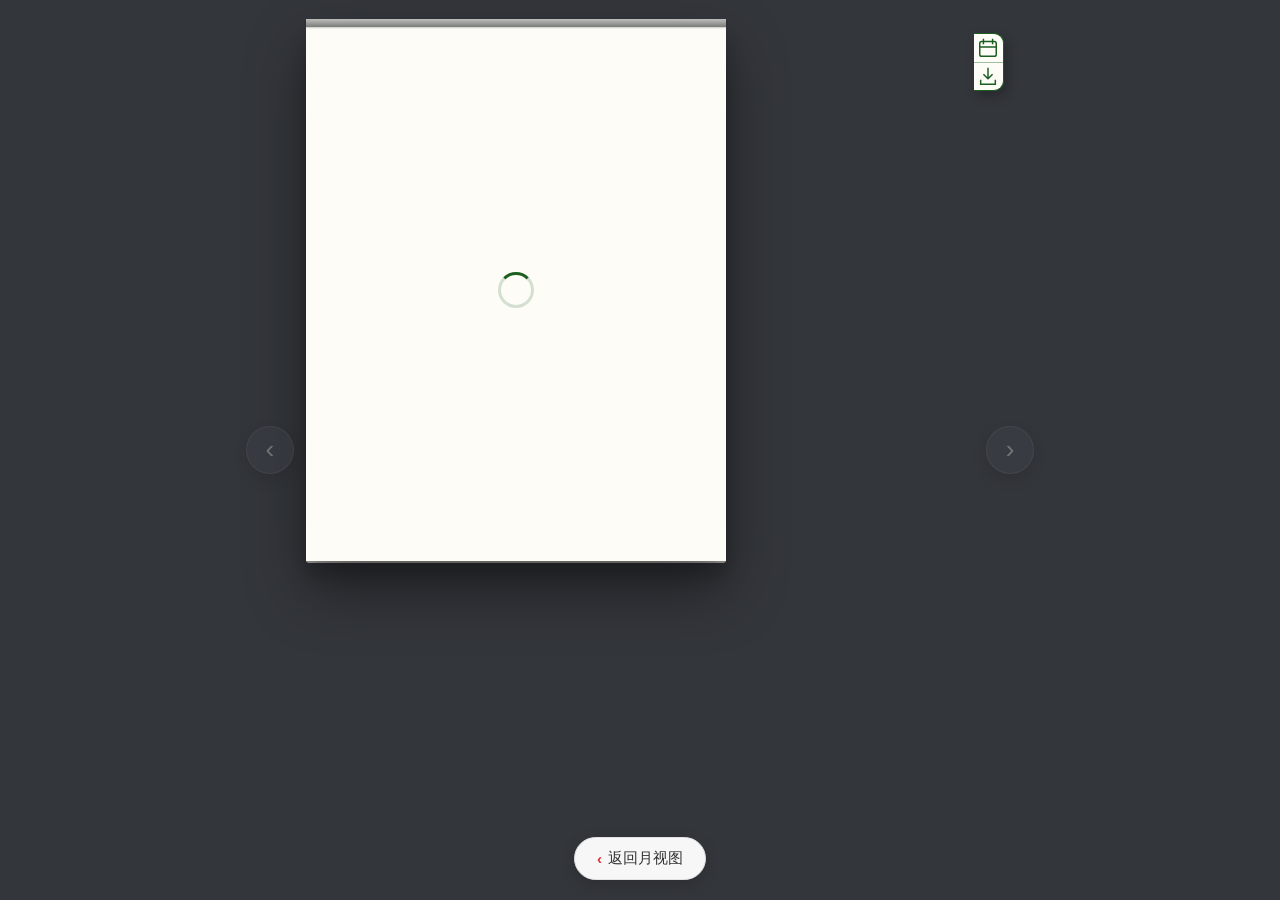
==== android/app/src/main/assets/day.html @ b7f9b75b "feat(app): 彻底离线化 + 月视图摘要条 - 整站打包进 assets，HOME_URL 改为 file:///android_asset/index.html，App 与网站完全独立 - " ====
<!doctype html>
<html lang="zh-CN">

<head>
<script>
/* 离线加载器：file:// 下 fetch 会被 CORS 拦截，统一改用 XHR + 内联兜底 */
(function () {
  var cache = Object.create(null);
  window.__loadJSON = function (path) {
    if (cache[path]) return Promise.resolve(cache[path]);
    // 优先内联数据
    var inline = window.__OA__ && window.__OA__[path];
    if (inline) { cache[path] = inline; return Promise.resolve(inline); }
    return new Promise(function (resolve, reject) {
      try {
        var xhr = new XMLHttpRequest();
        xhr.open('GET', path, true);
        xhr.responseType = 'text';
        xhr.onload = function () {
          if (xhr.status === 200 || xhr.status === 0) {
            try {
              var data = JSON.parse(xhr.responseText);
              cache[path] = data;
              resolve(data);
            } catch (e) { reject(e); }
          } else { reject(new Error('HTTP ' + xhr.status)); }
        };
        xhr.onerror = function () { reject(new Error('network')); };
        xhr.send();
      } catch (e) { reject(e); }
    });
  };
})();
</script>

  <meta charset="UTF-8" />
  <meta name="viewport" content="width=device-width, initial-scale=1.0" />
  <meta name="theme-color" content="#33363b" />
  <title>老黄历 · 纸上光阴</title>
  <!-- 字体预加载：@font-face 定义在页面靠后的 <style> 里，浏览器要解析到那里才开始下载字体，
       实测手机端要到 2.7s 才发起请求、FZXingKai 152KB 再耗 1.7s。提前 preload 可把下载起点拉到 0s。
       crossorigin 必须保留：字体按 CORS 规则请求，缺了会重复下载两次。 -->
  <link rel="preload" href="./FZXingKai-S04S.subset.woff2" as="font" type="font/woff2" crossorigin />
  <link rel="preload" href="./shengxiao.woff2" as="font" type="font/woff2" crossorigin />
  <link rel="preload" href="./shengxiao1.woff2" as="font" type="font/woff2" crossorigin />
  <link rel="preload" href="./STHupo.woff2" as="font" type="font/woff2" crossorigin />
  <!-- lunar.js 必须同步执行：主脚本里有 const HAS_LUNAR = typeof window.Solar !== "undefined"，
       改成 defer 会导致执行时 Solar 尚未就绪、黄历数据全部失效。这里用 preload 提前下载，
       script 标签保持原样，既保留执行顺序又让下载起点提前。 -->
  <link rel="preload" href="./lunar.js" as="script" />
  <link rel="preload" href="./calendar-art.js?v=3.1" as="script" />
  <link rel="icon" href="data:," />
  <link rel="manifest" href="manifest.json" />
<script>/* 内联数据：使 file:// 双击打开也能运行 */
window.__OA__=[["相逢好似初相识","到老终无怨恨心"],["易涨易退山溪水","易反易覆小人心"],["逢人且说三分话","未可全抛一片心"],["有意栽花花不发","无心插柳柳成阴"],["画虎画皮难画骨","知人知面不知心"],["流水下滩非有意","白云出岫本无心"],["当时若不登高望","谁信东流海洋深"],["马行无力皆因瘦","人不风流只为贫"],["莺花犹怕春光老","岂可教人枉度春"],["相逢不饮空归去","洞口桃花也笑人"],["红粉佳人休使老","风流浪子莫教贫"],["在家不会迎宾客","出外方知少主人"],["贫居闹市无人问","富在深山有远亲"],["谁人背后无人说","哪个人前不说人"],["不信但看筵中酒","杯杯先劝有钱人"],["长江后浪推前浪","世上新人赶旧人"],["近水楼台先得月","向阳花木早逢春"],["一年之计在于春","一日之计在于寅"],["一家之计在于和","一生之计在于勤"],["平生莫作皱眉事","世上应无切齿人"],["求人须求大丈夫","济人须济急时无"],["渴时一滴如甘露","醉后添杯不如无"],["酒中不语真君子","财上分明大丈夫"],["养子不教如养驴","养女不教如养猪"],["有田不耕仓廪虚","有书不读子孙愚"],["仓廪虚兮岁月乏","子孙愚兮礼义疏"],["茫茫四海人无数","哪个男儿是丈夫"],["白酒酿成缘好客","黄金散尽为收书"],["竹篱茅舍风光好","道院僧堂终不如"],["命里有时终须有","命里无时莫强求"],["人情似水分高下","世事如云任卷舒"],["是非只为多开口","烦恼皆因强出头"],["近来学得乌龟法","得缩头时且缩头"],["黑发不知勤学早","看看又是白头翁"],["月到十五光明少","人到中年万事休"],["儿孙自有儿孙福","莫为儿孙作马牛"],["今朝有酒今朝醉","明日愁来明日忧"],["路逢险处难回避","事到头来不自由"],["一家养女百家求","一马不行百马忧"],["深山毕竟藏猛虎","大海终须纳细流"],["大抵选他肌骨好","不擦红粉也风流"],["受恩深处宜先退","得意浓时便可休"],["莫待是非来入耳","从前恩爱反为仇"],["留得五湖明月在","不愁无处下金钩"],["父母恩深终有别","夫妻义重也分离"],["人生似鸟同林宿","大限来时各自飞"],["人恶人怕天不怕","人善人欺天不欺"],["善恶到头终有报","只争来早与来迟"],["黄河尚有澄清日","岂可人无得运时"],["念念有如临敌日","心心常似过桥时"],["人情莫道春光好","只怕秋来有冷时"],["但将冷眼看螃蟹","看你横行到几时"],["假缎染就真红色","也被旁人说是非"],["龙游浅水遭虾戏","虎落平阳被犬欺"],["一举首登龙虎榜","十年身到凤凰池"],["十年窗下无人问","一举成名天下知"],["酒债寻常行处有","人生七十古来稀"],["常将有日思无日","莫把无时当有时"],["时来风送滕王阁","运去雷轰荐福碑"],["入门休问荣枯事","观看容颜便得知"],["道吾好者是吾贼","道吾恶者是吾师"],["路逢侠客须呈剑","不是才人莫献诗"],["不求金玉重重贵","但愿儿孙个个贤"],["百世修来同船渡","千世修来共枕眠"],["枯木逢春犹再发","人无两度再少年"],["将相胸前堪走马","公侯肚里好撑船"],["世上若要人情好","赊去物件莫取钱"],["无求到处人情好","不饮从他酒价高"],["知事少时烦恼少","识人多处是非多"],["入山不怕伤人虎","只怕人情两面刀"],["强中更有强中手","恶人须用恶人磨"],["会使不在家豪富","风流不用着衣多"],["世上万般皆下品","思量唯有读书高"],["世间好语书说尽","天下名山僧占多"],["人生知足何时足","人老偷闲且是闲"],["但有绿杨堪系马","处处有路透长安"],["用心计较般般错","退步思量事事难"],["知音说与知音听","不是知音莫与弹"],["谁人不爱子孙贤","谁人不爱千钟粟"],["莫把真心空计较","五行不是这题目"],["万事劝人休瞒昧","举头三尺有神明"],["牡丹花好空入目","枣花虽小结实成"],["随分耕锄收地利","他时饱满谢苍天"],["乍富不知新受用","乍贫难改旧家风"],["屋漏更遭连年雨","行船又遇打头风"],["笋因落箨方成竹","鱼为奔波始化龙"],["记得少年骑竹马","看看又是白头翁"],["天上众星皆拱北","世间无水不朝东"],["忠言逆耳利于行","良药苦口利于病"],["爽口食多偏作病","快心事过恐生殃"],["富贵定要安本分","贫穷不必枉思量"],["画水无风空作浪","绣花虽好不闻香"],["龙归晚洞云犹湿","麝过春山草木香"],["平生只会量人短","何不回头把自量"],["贫无达士将金赠","病有高人说药方"],["秋至满山多秀色","春来无处不花香"],["无限朱门生饿殍","几多白屋出公卿"],["万事不由人计较","一生都是命安排"],["利刀割体痕易合","恶语伤人恨不消"],["公道世间唯白发","贵人头上不曾饶"],["幸生太平无事日","恐逢年老不多时"],["池塘积水须防旱","田地勤耕足养家"],["根深不怕风摇动","树正无愁月影斜"],["有缘千里来相会","无缘对面不相逢"],["红粉易妆娇态女","无钱难作好儿郎"],["有子之人贫不久","无儿无女富不长"],["拂石坐来春衫冷","踏花归去马蹄香"],["叫月子规喉舌冷","宿花蝴蝶梦魂香"],["架上碗儿轮流转","媳妇自有做婆时"],["八字衙门向南开","有理无钱莫进来"],["近河不得枉使水","近山不得枉烧柴"],["白云本是无心物","却被清风引出来"],["命中只有如许财","丝毫不可有闪失"],["见人富贵生欢喜","莫把心头似火烧"],["红颜今日虽欺我","白发他时不放君"],["借问酒家何处有","牧童遥指杏花村"],["父子和而家不退","兄弟和而家不分"],["一片云间不相识","三千里外却逢君"],["哪个梳头无乱发","情人眼里出西施"],["桃红李白蔷薇紫","问着东君总不知"],["教子教孙须教义","栽桑栽柘少栽花"],["休念故乡生处好","受恩深处便为家"],["劝君莫将油炒菜","留与儿孙夜读书"],["书中自有千钟粟","书中自有颜如玉"],["一日春工十日粮","十日春工半年粮"],["君子乐得做君子","小人枉自做小人"],["只有和气去迎人","哪有相打得太平"],["忠厚自有忠厚报","豪强一定受官刑"],["人到公门正好修","留些阴德在后头"],["为人何必争高下","一旦无命万事休"],["金凭火炼方知色","与人交财便知心"],["勤俭为无价之宝","节粮乃众妙之门"],["善为至宝深深用","心作良田世世耕"],["不拜父母拜干亲","弟兄不和结外人"],["不说自己井绳短","反说他人箍井深"],["财可养生须注意","事不关己不劳心"],["一日不可无常业","安闲便易起邪心"],["甘草味甜人可食","巧言妄语不可听"],["官清难逃猾吏手","衙门少有念佛人"],["父子竭力山成玉","弟兄同心土变金"],["未富先富终不富","未贫先贫终不贫"],["布衣得暖真为福","千金平安即是春"],["自重者然后人重","人轻者便是自轻"],["快意事过非快意","自古败名因败事"],["地不生无名之辈","天不生无路之人"],["一苗露水一苗草","一朝天子一朝臣"],["君子千钱不计较","小人一钱恼人心"],["知止自当出妄想","安贫须是禁奢心"],["命中只有八合米","走遍天下不满升"],["妙药难医怨逆病","混财不富穷命人"],["三贫三富不到老","十年兴败多少人"],["只只船上有梢公","天子足下有贫亲"],["布得春风有夏雨","哈得秋风大家凉"],["苍蝇不叮无缝蛋","谣言不找谨慎人"],["好事他人未见讲","错处他偏说得长"],["男子失教必愚顽","女子失教定粗鲁"],["有钱不置怨逆产","冤家宜解不宜结"],["一个山头一只虎","恶龙难斗地头蛇"],["商贾买卖如施舍","买卖公平如积德"],["有钱难买子孙贤","女儿不请上门客"],["自己跌倒自己爬","望人扶持都是假"],["一家饱暖千家怨","一物不见赖千家"],["谁人做得千年主","转眼流传八百家"],["满载芝麻都漏了","还在水里捞油花"],["五百年前共一家","不同祖宗也同华"],["找钱犹如针挑土","用钱犹如水推沙"],["害人之心不可有","防人之心不可无"],["须向根头寻活计","莫从体面下功夫"],["能言不是真君子","善处方为大丈夫"],["文钱逼死英雄汉","财不归身恰是无"],["捡金不忘失金人","三两黄铜四两福"],["时来易借银千两","运去难赊酒半壶"],["天晴打过落雨铺","少时享过老来福"],["浪子出于祖无德","孝子出于前人贤"],["三员长者当官员","几个明人当知县"],["一人不得二人计","宋江难结万人缘"],["官吏清廉如修行","书差方便如行善"],["吃尽美味还是盐","穿尽绫罗还是棉"],["金银到手非容易","用时方知来时难"],["小小生意赚大钱","七十二行出状元"],["妻贤何愁家不富","子孙何须受祖田"],["结交一人难上难","得罪一人一时间"],["修起庙来鬼都老","拾得秤来姜卖完"],["豆腐多了是包水","梢公多了打烂船"],["不会凫水怨河湾","不会犁田怨枷担"],["宁在人前全不会","莫在人前会不全"],["好言一句三冬暖","话不投机六月寒"],["好汉莫被人识破","看破不值半文钱"],["不卖香烧无剩钱","井水不打不满边"],["有钱就是男子汉","无钱就是汉子难"],["生就木头造就船","砍的没得车的圆"],["人无喜色休开店","事不遂心莫怨天"],["红颜女子多薄命","福人出在丑人边"],["天意违可以人回","命早定可以心挽"],["强盗口内出赦书","君子口中无戏言"],["东屋未补西屋破","前帐未还后又拖"],["今年又说明年富","待到明年差不多"],["莫道坐中安乐少","须知世上苦情多"],["本少利微强如坐","屋檐水也滴得多"],["细处不断粗处断","黄梅不落青梅落"],["见钱起意便是贼","顺手牵羊乃为盗"],["夫人死百将临门","将军死一卒不至"],["与君畅叙一席话","胜读寒窗十年书"],["为人太善被人欺","马儿太驯被人骑"],["英雄自古行险道","富贵从来似花枝"],["万两黄金未为贵","一家安乐值钱多"],["妻子贤惠夫祸少","儿孙孝顺父心宽"],["由俭入奢古来易","由奢入俭自古难"],["明知山中有猛虎","莫向虎山深处行"],["人生无有千日好","花开哪得百日红"],["堂前座上客常满","席间樽中酒不空"],["家有男儿贫不久","膝下无子富不长"],["见善匆匆如不及","见恶急急如探汤"],["醉里方知乾坤大","壶中始觉日月长"],["千里迢迢送毫毛","礼物虽轻仁义重"],["富贵皆从升合起","贫穷多因不算来"],["国乱方思良将助","家贫始觉贤妻贵"],["人虽年老心未老","身虽贫穷志莫穷"],["平生但能依本分","到头终须无烦恼"],["脚下路不行不到","世间事不为不成"],["纵能点石化为金","贪婪人心犹未足"],["敬畏法度朝朝乐","欺瞒公庭日日忧"],["清晨莫饮卯时酒","昏昏沉沉醉到酉"],["黄昏莫骂酉时妻","漫漫长夜受孤凄"],["勤奋为学始知道","怠惰不学亦徒然"],["休要笑人如今老","谁人终须还到老"],["囊中无钱方断酒","人到临老始看经"],["但存心中方寸土","留与后世子孙耕"],["聪明惺惺常不足","糊涂懵懵作公卿"],["贤惠之妇令夫贵","恶毒之妇令夫败"],["人间万事皆已定","碌碌浮生空白忙"],["眼前世事明如镜","日后前程暗似漆"],["观天地生物气象","学圣贤克己工夫"],["读经传则根柢厚","看史鉴则事理通"],["观云天则眼界宽","去嗜欲则胸怀净"],["接人要和中有介","处事要精中有果"],["清明以养吾之神","湛一以养吾之虑"],["沈警以养吾之识","刚大以养吾之志"],["果断以养吾之才","凝重以养吾之气"],["宽裕以养吾之量","严棱以养吾之操"],["以仁养天下万物","以道养天下万世"],["敬守此心则心定","敛抑其气则气平"],["名誉自屈辱中彰","德量自隐忍中大"],["观操存在利害时","观精力在饥疲时"],["观度量在喜怒时","观镇定在震惊时"],["大事难事看担当","逆境顺境看襟度"],["临喜临怒看涵养","群行群止看识见"],["无欲之谓圣超凡","寡欲之谓贤入圣"],["怒是猛虎伤人易","欲是深渊陷溺深"],["事当快意时须转","言到快意时须住"],["尽前行者地步窄","向后看者眼界宽"],["度量如海涵春育","应接如流水行云"],["操存如青天白日","威仪如丹凤祥麟"],["言论如敲金戛石","持身如玉洁冰清"],["襟抱如光风霁月","气概如乔岳泰山"],["有补于天地曰功","有关于世教曰名"],["此生不学一可惜","此日闲过二可惜"],["书有末曾经我读","事无不可对人言"],["勿施小惠伤大体","毋借公道遂私情"],["真圣贤决非迂腐","真豪杰断不粗疏"],["海阔从鱼跃渊底","天空任鸟飞云端"],["振衣千仞冈上立","濯足万里流中行"],["珠藏泽自媚川岳","玉韫山含辉斗牛"],["能容小人是大人","能培薄德是厚德"],["善用威者不轻怒","善用恩者不妄施"],["修己以清心为要","涉世以慎言为先"],["盛喜中勿许人物","盛怒中勿答人书"],["临事须替别人想","论人先将自己想"],["欲胜人者先自胜","欲论人者先自论"],["毋以小嫌疏至戚","毋以新怨忘旧恩"],["两惠无不释之怨","两求无不合之交"],["兄弟和其中自乐","子孙贤此外何求"],["洁己方能不失己","爱民所重在亲民"],["古之从仕者养人","今之从仕者养己"],["天德只是个无我","王道只是个爱人"],["治道之要在知人","君德之要在体仁"],["御臣之要在推诚","用人之要在择言"],["理财之要在经制","足用之要在薄敛"],["勤能补拙成学问","俭以养廉立品节"],["执法如山平冤狱","守身如玉远尘埃"],["爱民如子施仁政","去蠹如仇肃纪纲"],["以镜自照见形容","以心自照见吉凶"],["明镜止水以澄心","泰山乔岳以立身"],["青天白日以应事","霁月光风以待人"],["读书者不贱斯世","力田者不饥丰年"],["积德者不倾家室","择交者不败身名"],["盛者衰之始当惧","福者祸之基宜防"],["不虞之誉不必喜","求全之毁何须辞"],["膻秽则蝇蚋丛嘬","芳馨则蜂蝶交侵"],["求见知于人世易","求真知于自己难"],["求粉饰于耳目易","求无愧于隐微难"],["唐虞揖逊三杯酒","汤武征诛一局棋"],["事来如沤生大海","事去如影灭长空"],["饮酒莫教成酩酊","看花慎勿至离披"],["乐意相关禽对语","生香不断树交花"],["野色更无山隔断","天光常与水相连"],["宁受一时之寂寞","毋取万古之凄凉"],["病受于人所不见","必发于人所共见"],["花尚铺一段好色","鸟且啭几句好音"],["晴空看鸟飞自在","活水观鱼戏悠然"],["会心处不在远近","得趣时不在多少"],["处治世宜方宜正","处乱世宜圆宜通"],["宁为随世之庸愚","勿为欺世之豪杰"],["万事不如杯在手","一年几见月当头"],["豪杰向简淡中求","神仙从忠孝上起"],["平生不作皱眉事","天下应无切齿人"],["人生待足何时足","未老得闲始是闲"],["朝市山林俱有事","今人忙处古人闲"],["以患难心居安乐","以贫贱心居富贵"],["才舒放即当收敛","才言语便思简默"],["是非不到钓鱼处","荣辱常随骑马人"],["文章不疗山水癖","身心每被野云羁"],["吴妖小玉飞作烟","越艳西施化为土"],["蜀纸麝煤添笔媚","越瓯犀液发茶香"],["静中楼阁深春雨","远处帘栊半夜灯"],["但觉夜深花有露","不知人静月当楼"],["阆苑有书多附鹤","女床无树不栖鸾"],["星沉海底当窗见","雨过河源隔座看"],["花飞帘外凭笺讯","雨到窗前滴梦寒"],["爽籁发而清风生","纤歌凝而白云遏"],["杏子轻纱初脱暖","梨花深院自多风"],["闲到白头真是拙","醉逢青眼不知狂"],["有大通必有大塞","无奇遇必无奇穷"],["一失脚为千古恨","再回头是百年人"],["松枝自是幽人笔","竹叶常浮野客杯"],["好山当户天呈画","古寺为邻僧报钟"],["半坞白云耕不尽","一潭明月钓无痕"],["不是一番寒彻骨","怎得梅花扑鼻香"],["不作风波于世上","自无冰炭到胸中"],["成名每在穷苦日","败事多因得志时"],["隐逸林中无荣辱","道义路上无炎凉"],["飞泉数点雨非雨","空翠几重山又山"],["耳目宽则天地窄","争务短则日月长"],["信手写汉书几行","随意观古画数幅"],["逢人不说人间事","便是人间无事人"],["雨后卷帘看霁色","却疑苔影上花来"],["水流任意景常静","花落虽频心自闲"],["闲为水竹云山主","静得风花雪月权"],["闲中觅伴书为上","身外无求睡最安"],["半轮新月数竿竹","千卷藏书一盏茶"],["修竹到门云里寺","流泉入袖水中人"],["花枝送客蛙催鼓","竹籁喧林鸟报更"],["今日鬓丝禅榻畔","茶烟轻飏落花风"],["心清鉴底潇湘月","骨冷禅中太华秋"],["非穷愁不能著书","当孤愤不宜说剑"],["楚江巫峡半云雨","清簟疏帘看弈棋"],["鹤有累心犹被斥","梅无高韵也遭删"],["香吹梅渚千峰雪","清映冰壶百尺帘"],["不恨我不见古人","惟恨古人不见我"],["敢于世上放开眼","不向人间浪皱眉"],["云破月窥花好处","夜深花睡月明中"],["三春花鸟犹堪赏","千古文章只自知"],["不可乘喜而轻诺","不可因醉而生嗔"],["不可乘快而多事","不可因倦而鲜终"],["几声好鸟斜阳外","一簇春风小院中"],["涧口有泉常饮鹤","山头无地不栽花"],["马蹄入树鸟梦坠","月色满桥人影来"],["幽人到处烟霞冷","仙子来时云雨香"],["博览群书广识见","寡交游者少是非"],["节义凌云傲青云","文章绝世高白雪"],["细雨潇潇闲开卷","微风习习独弄琴"],["野旷天低树影暗","江清月近人迹稀"],["石怪常疑猛虎卧","云闲却类老僧行"],["严于律己则寡过","宽以绳人则寡合"],["瘦竹亭亭如幽人","幽花脉脉如处女"],["交情好似初相见","到老终无怨恨心"],["青草发时便盖地","运通何须觅故人"],["但能依理求生计","何必欺心做恶人"],["莫作亏心侥幸事","自然灾祸不来侵"],["三寸气在千般用","一旦无常万事休"],["人见利而不见害","鱼见食而不见钩"],["平生正直无私曲","问甚天公饶不饶"],["猛虎不在当道卧","困龙也有升天时"],["临崖勒马收缰晚","船到江心补漏迟"],["常将有日思无日","莫待无时思有时"],["金风未动蝉先觉","暗算无常死不知"],["青山只会明今古","绿水何曾洗是非"],["蒿里隐着灵芝草","淤泥陷着紫金盆"],["劝君莫做亏心事","古往今来放过谁"],["山寺日高僧未起","算来名利不如闲"],["长江一去无回浪","人老何曾再少年"],["大道劝人三件事","戒酒除花莫赌钱"],["言多语失皆因酒","义断亲疏只为钱"],["有事但近君子说","是非休听小人言"],["妻贤何愁家不富","子孝何须父向前"],["心好家门生贵子","命好何须靠祖田"],["侵人田土骗人钱","荣华富贵不多年"],["莫道眼前无报应","分明折在子孙边"],["酒逢知己千杯少","话不投机半句多"],["衣服破时宾客少","识人多处是非多"],["草怕严霜霜怕日","恶人自有恶人磨"],["良言一句三冬暖","恶语伤人六月寒"],["雨里深山雪里烟","看时容易做时难"],["无名草木年年发","不信男儿一世穷"],["若不与人行方便","念尽弥陀总是空"],["少年休笑白头翁","花开能有几日红"],["越奸越狡越贫穷","奸狡原来天不容"],["富贵若从奸狡得","世间呆汉吸西风"],["小人狡猾心肠歹","君子公平托上苍"],["一字千金价不多","会文会算有谁过"],["身小会文国家用","大汉空长作什么"],["路途遥远知马力","日子长久见人心"],["量小终究非君子","无度难称大丈夫"],["妻贤自然夫祸少","子孝必定父心宽"],["国正自然天心顺","官清必定民自安"],["家贫方知真孝子","国乱才识忠良臣"],["在家若能敬父母","何须远行去烧香"],["家道和睦贫也好","行止不义富如何"],["寒门常生贵子辈","白屋屡出公卿人"],["将相王侯本无种","男儿立志当自强"],["贫无可奈惟求俭","拙亦何妨只要勤"],["看书须放开眼孔","做人要立定脚根"],["和平处事勿矫俗","正直居心勿机关"],["澹如秋水贫中味","和若春风静後功"],["淡泊之中交耐久","安静境里寿延长"],["蝶为才子之化身","花乃美人之别号"],["一场秋雨一场寒","十场秋雨穿上棉"],["八月十五云遮月","正月十五雪打灯"],["先雷后雨雨必小","先雨后雷雨必大"],["灯里有油多发光","地里有粪多打粮"],["流不尽的长江水","积不完的农家肥"],["四月南风大麦黄","才了蚕桑又插秧"],["三伏要把透雨下","丘丘谷子压弯桠"],["七月十五定旱涝","八月十五定收成"],["人补桂圆和蜜枣","地补河泥和粪草"],["今冬麦盖三层被","来年枕着馒头睡"],["底肥不足苗不长","追肥不足苗不旺"],["一场冬雪一场财","一场春雪一场灾"],["人在屋里热得跳","稻在田里哈哈笑"],["有钱难买五月旱","六月连阴吃饱饭"],["旱刮东南不下雨","涝刮东南不晴天"],["人不吃饭饿肚肠","地不上粪少打粮"],["缸里无米空起早","田里无肥空种稻"],["五月南风下大雨","六月南风井底干"],["雨前有风雨不久","雨后无风雨不停"],["早晨下雨当日晴","晚上下雨到天明"],["黑夜下雨白天晴","打的粮食没处盛"],["谷子没粪穗头小","黍子没粪一把草"],["粮食本是土中生","土肥才有好收成"],["高割稻子深耖田","加上肥料收三年"],["谷子粪大赛黄金","高粱粪大赛珍珠"],["燕子低飞蛇过道","蚂蚁搬家山戴帽"],["先下牛毛没大雨","后下牛毛不晴天"],["饼肥麦子羊粪谷","大粪高粱长得粗"],["八月初一雁门开","大雁脚下带霜来"],["夏至有雨三伏热","重阳无雨一冬晴"],["小暑无雨十八风","大暑无雨一场空"],["大暑有雨米满缸","大暑无雨空米缸"],["立秋有雨丘丘有","立秋无雨甚忧忧"],["立秋无雨最堪愁","大熟年成一半收"],["秋分有雨来年丰","秋分无雨春分补"],["秋分只怕雷电闪","多来米价贵如油"],["棉怕八月连阴天","稻怕寒露一朝霜"],["霜降下雨连阴雨","霜降不下一冬干"],["小寒大寒寒得透","来年春天天暖和"],["清明有雨麦苗肥","谷雨有雨好种棉"],["清明有雨春苗壮","小满有雨麦头齐"],["燕子低飞山戴帽","鸡不进窝雨就到"],["蚂蚁搬家蛇过道","蛤蟆上山大雨到"],["天明之前更黑暗","太阳落山有返照"],["秋前北风秋后雨","秋后北风干湖底"],["六月连阴吃饱饭","七月连阴把谷烂"],["八月十五火烧天","来年必定大天干"],["小暑过后十八天","庄稼不收地里钻"],["过了白露种高山","过了寒露种平川"],["星稀天朗好晴天","星稠天晕要变天"],["罩子收早天要阴","罩子收晚天要晴"],["远看横山雾连天","吃毕午饭大雨掀"],["身体发困浑身疼","不是有雨就有风"],["喜鹊洗澡翅沾沾","三日之内会变天"],["燕子低飞碰着头","眨眼屋檐有水流"],["鱼漂水上有雨到","水冒腥气雨滔滔"],["蜘蛛收网蛇拦路","小溪也要船来渡"],["有水无肥半边谷","有肥无水望天哭"],["天上下雨地上滑","自己跌倒自己爬"],["跑马摇头要落后","英雄骄傲要跌跤"],["要学老牛勤耕田","莫学鹦哥尽练嘴"],["有好马不怕路远","有好友不怕事难"],["结交要象长水流","莫学杨柳一时青"],["一回相见一回老","未必来生仍弟兄"],["一个好汉三个帮","一条篱笆三个桩"],["山高遮不住太阳","官高管不住家乡"],["门前系了高头马","不来亲者也来亲"],["不是好汉不出乡","不是肥土不栽姜"],["劝君莫打三春鸟","儿在巢中望母归"],["打虎还要亲兄弟","上阵还要父子兵"],["东方不亮西方亮","除去明月有星光"],["外边拾个锄头楔","屋里丢个地脚枋"],["成家好比针挑土","败家好比汤泡雪"],["会做炸鱼也要盐","会打官司也要钱"],["早起三朝当一工","免得穷人落下风"],["当路莫栽荆棘草","他年免挂子孙衣"],["前头乌龟爬坏路","后面乌龟照路爬"],["话说三次淡如水","身端不怕影子斜"],["人望幸福树望春","人得名声树得荫"],["细线常锯木必断","檐水久滴石必穿"],["笨鸟先飞早入林","笨人勤学早入门"],["处处留心皆学问","问遍千家事必明"],["千日胡琴百日箫","笛子喇叭一日教"],["冬吃萝卜夏吃姜","不用医生开药方"],["心胸宽大能撑船","健康长寿过百年"],["暴饮暴食会生病","定时定量可安宁"],["男不可百日无姜","女不可百日无糖"],["三十年前睡不醒","三十年后睡不着"],["饭前便后勤洗手","各种疾病绕道走"],["洗脸要洗到耳根","扫地要扫到墙根"],["选婿莫只选金钱","选女莫只选容颜"],["兄弟同心金不换","妯娌齐心家不散"],["梳头不好一日过","嫁夫不好一生错"],["娶妻娶德不娶色","交友交心不交财"],["孝顺公婆自有福","勤种庄稼自有谷"],["姑嫂和睦好管家","兄弟和睦好成家"],["强摘的瓜果不甜","强撮的婚姻无缘"],["公鸡斗架头对头","夫妻吵架不记仇"],["裤子穿坏三条筋","不知丈夫什么心"],["三亩好田一头牛","老婆孩子热炕头"],["会做媳妇两头瞒","不会做的两头难"],["先苦后甜事称心","先甜后苦误终身"],["堂前椅子轮流坐","媳妇也有做婆时"],["生身父母犹自可","养身父母大于天"],["长期锻炼强身体","适当娱乐不烦恼"],["鸡鸭鱼肉富贵饭","白菜萝卜保康健"],["运动好比灵芝草","何必苦把仙方找"],["仙丹妙药灵芝尊","不如天天练长跑"],["冬吃萝卜夏吃姜","不劳医生开药方"],["炉火不旺不出钢","不懂行情难经商"],["贸易中岂无学问","经营内亦有文章"],["泥人经不起雨打","劣货经不起检查"],["兄弟一心家不散","妯娌一心家不分"],["老实忠厚传家远","父慈子孝来福多"],["家值万贯不算富","人有正业不怕贫"],["勤俭节约粮满仓","大手大脚仓底光"],["高山坡地出黄金","只怕懒人不用心"],["杂草铲除要趁早","孩儿教育要从小"],["给钱不算对子亲","给德才是真关心"],["春耕不好害一年","教儿不好害一生"],["莫学灯笼千个眼","要学蜡烛一条心"],["没有爬不上的坡","只有唱不完的歌"],["人有恒心万事成","人无恒心万事崩"],["天不生无用之人","地不长无名之草"],["只有上不去的天","没有过不去的山"],["秀才饿死不卖书","壮士穷途不卖剑"],["草若无心不发芽","人若无心不发达"],["一个篱笆十根桩","一个好汉三个帮"],["闲时做下忙时用","渴了掘井不现成"],["身正不怕影子斜","打铁先要自身硬"],["不见棺材不落泪","不到黄河不死心"],["黑字落在白纸上","钉子砸在木头里"],["十句好话能成事","一句坏话事不成"],["不挑担子不知重","不走长路不知远"],["不摸锅底手不黑","不拿油瓶手不腻"],["当家才知盐米贵","出门才晓路难行"],["光说不练假把式","光练不说真把式"],["药农进山见草药","猎人进山见禽兽"],["香花不一定好看","会说不一定能干"],["要吃辣子栽辣秧","要吃鲤鱼走长江"],["一人说话全有理","两人说话见高低"],["一时强弱在于力","万古胜负在于理"],["天上无云不下雨","世间无理事不成"],["有理不怕势来压","人正不怕影子歪"],["碾谷要碾出米来","说话要说出理来"],["宁做穷人脚下土","不做财主席上珍"],["宁肯给君子提鞋","不肯和小人同财"],["好汉不吃闷头亏","好鸟不钻刺笆林"],["好汉做事干到底","好马登程跑到头"],["好男不争财和产","好女不争嫁时衣"],["走路不怕上高山","撑船不怕过险滩"],["没有锯不倒的树","没有敲不响的钟"],["撒网要撒迎头网","开船要开顶风船"],["一人不说两面话","人前不讨两面光"],["一好遮不了百丑","百好遮不了一丑"],["一个鸡蛋吃不饱","一身臭名背到老"],["人前若爱争长短","人后必然说是非"],["大路有草行人踩","心术不正旁人说"],["不怕虎狼当面坐","只怕人前两面刀"],["不图便宜不上当","贪图便宜吃大亏"],["只有千里的名声","没有千里的威风"],["鸟惜羽毛虎惜皮","为人处世惜脸皮"],["宁可一日没钱使","不可一日坏行止"],["知过不难改过难","言善不难行善难"],["狐狸总要露尾巴","毒蛇总要吐舌头"],["做贼瞒不得乡里","偷食瞒不得舌齿"],["麻雀落田要吃谷","狐狸进屋要偷鸡"],["一心想赶两只兔","反而落得两手空"],["人心不足蛇吞象","贪心不足吃月亮"],["人在福中不知福","船在水中不知流"],["人见利而不见害","鱼见食而不见钓"],["自己做错不算数","别人做错打屁股"],["论旁人斤斤计较","说自己花好稻好"],["好药难治冤孽病","好话难劝糊涂虫"],["伶俐人一拨三转","糊涂人棒打不回"],["看人挑担不吃力","自己挑担步步歇"],["家人说话耳旁风","外人说话金字经"],["能大能小是条龙","只大不小是条虫"],["人在屋里热得跳","稻在田里乐得笑"],["清明晒得沟底白","野草亦会变成麦"],["稻怕白露三朝霜","麦怕清明连夜雨"],["养了三年蚀本猪","垩兴田里不得知"],["穷来只怕老来穷","鱼来只怕进港风"],["一个和尚一个磬","一个将军一个令"],["有钱有酒待远亲","火烧盗抢喊四邻"],["新箍马桶三日香","到仔四日臭碰碰"],["情愿跟讨饭格娘","勿要跟做官格爷"],["描金箱子白铜锁","外面好看里面空"],["看见大佛笃笃拜","看见小佛踢一脚"],["各人头浪一方天","各人脚下有路走"],["长得俏来才是俏","装得俏来惹人笑"],["车到山前必有路","船到桥头自会直"],["鸭吃砻糠鸡吃谷","各人头浪各人福"],["有铜钿勿上赌台","无铜钿勿去贪财"],["身上束条烂草绳","嫡亲娘舅陌路人"],["敌人磨刀我磨刀","针锋相对刀对刀"],["晴带雨伞饱带粮","有时莫把无时忘"],["庄稼不认爹和娘","功夫到了自然强"],["刚刚学来七分像","上海又在换花样"],["天冷不冻织女手","荒年不饿勤耕人"],["公鸡打架头对头","夫妻吵嘴不记仇"],["禾苗不认爹和娘","耕作到家多打粮"],["两岸晓烟杨柳绿","一园春雨杏花红"],["梁帝讲经同泰寺","汉皇置酒未央宫"],["野渡燕穿杨柳雨","芳池鱼戏芰荷风"],["春日园中莺恰恰","秋天寒外雁雍雍"],["手擘蟹螯从毕卓","身披鹤氅自王恭"],["春日正宜朝看蝶","秋风那更夜闻蛩"],["世祖中兴延马武","桀王失道杀龙逄"],["阵上倒戈辛纣战","道旁系剑子婴降"],["主簿栖鸾名有览","治中展骥姓惟庞"],["几阵秋风能应候","一犁春雨甚知时"],["去妇因探邻舍枣","出妻为种后园葵"],["张骏曾为槐树赋","杜陵不作海棠诗"],["夏暑客思欹石枕","秋寒妇念寄边衣"],["汉致太平三尺剑","周臻大定一戎衣"],["出使振威冯奉世","治民异等尹翁归"],["掷地金声孙绰赋","回文锦字窦滔书"],["落叶舞风高复下","小荷浮水卷还舒"],["庭畔有人持短剑","门前无客曳长裾"],["日暧园林花易赏","雪寒村舍酒难沽"],["鸜眼一方端石砚","龙涎三炷博山垆"],["韩信武能增四海","左思文足赋三都"],["叔侄去官闻广受","弟兄让国有夷齐"],["杨柳和烟彭泽县","桃花流水武陵溪"],["孟训文公谈性善","颜师孔子问心斋"],["造律吏哀秦法酷","知音人说郑声哇"],["马首不容孤竹扣","车轮终就洛阳埋"],["却马汉文思罢献","吞蝗唐太冀移灾"],["作酒固难忘曲蘖","调羹必要用盐梅"],["元亮南窗今日傲","孙弘东阁几时开"],["野烧焰腾红烁烁","溪流波皱碧粼粼"],["闲爱登山穿谢屐","醉思漉酒脱陶巾"],["克国功名当画阁","子张言行贵书绅"],["闻化蜀民皆草偃","争权晋土已瓜分"],["施帐解围嘉道韫","当垆沽酒叹文君"],["酒量洪深周仆射","诗才俊逸鲍参军"],["缕缕轻烟芳草渡","丝丝微雨杏花村"],["馥馥早梅思驿使","萋萋芳草怨王孙"],["岁冷松筠皆有节","春喧桃李本无言"],["有酒阮貂奚用解","无鱼冯铗必须弹"],["杨柳绿遮元亮宅","杏花红映仲尼坛"],["好马君王曾市骨","食猪处士仅思肝"],["驴困客方经灞水","鸡鸣人已出函关"],["阮籍旧能为眼白","老莱新爱着衣斑"],["骁将袍披仁贵白","小儿衣着老莱斑"],["何处春朝风景好","谁家秋夜月华圆"],["白羽频挥闲客坐","乌纱半坠醉翁眠"],["寒食芳辰花烂熳","中秋佳节月婵娟"],["楼阁天凉风飒飒","关河地隔雨潇潇"],["舞女腰肢杨柳软","佳人颜貌海棠娇"],["贾谊赋成伤鵩鸟","周公诗就托鸱鸮"],["潘岳不忘秋兴赋","边韶常被昼眠嘲"],["葛被汤征因仇饷","楚遭齐伐责包茅"],["花圃春残无客到","柴门夜永有僧敲"],["秋雨一川淇澳竹","春风两岸武陵桃"],["李白能诗时秉笔","刘伶爱酒每餔糟"],["雨打村童新牧笠","尘生边将旧征袍"],["饮酒岂知欹醉帽","观棋不觉烂樵柯"],["命驾吕因思叔夜","引车蔺为避廉颇"],["种橘犹嫌千树少","寄梅谁信一枝多"],["雨长苔痕侵壁砌","月移梅影上窗纱"],["百亩风翻陶令秫","一畦雨熟邵平瓜"],["楚国大夫沉汨水","洛阳才子谪长沙"],["寒集谢庄衣上雪","秋添潘岳鬓边霜"],["伍子欲酬渔父剑","韩生尝窃贾公香"],["贫里每甘藜藿味","醉中厌听管弦声"],["露浥好花潘岳县","风搓细柳亚夫营"],["晋士只知山简醉","楚人谁识屈原醒"],["传信子卿千里雁","照书车胤一囊萤"],["汉代宫中生秀柞","尧时阶畔长祥蓂"],["织锦逐梭成舞凤","画屏误笔作飞蝇"],["亚父愤生撞玉斗","周公誓死作金滕"],["扬子口中飞白凤","何郎鼻上集青蝇"],["适兴子猷常泛棹","思归王粲强登楼"],["绿野耕夫春举耜","碧池渔父晚垂钩"],["三献卞和尝泣玉","四知杨震固辞金"],["不雨汤王方剪爪","有风楚子正披襟"],["渠说子规为帝魄","侬知孔雀是家禽"],["窗下书生时讽咏","筵前酒客日耽酣"],["新缔直投公子纻","旧交犹脱馆人骖"],["横槊赋诗传孟德","引壶酌酒尚陶潜"],["夺槊至三唐敬德","栾棋第一晋王恬"],["心褊小人长戚戚","礼多君子屡谦谦"],["汉室既能分四姓","周朝何用叛三监"],["凶孽誓清闻祖逖","王家能乂有巫咸"],["河水一源形瀰瀰","泰山万仞势岩岩"],["牛女二星河左右","参商两曜斗西东"],["驿旅客逢梅子雨","池亭人挹藕花风"],["三元及第才千顷","一品当朝禄万钟"],["高皇灭项凭三杰","虞帝承尧殛四凶"],["四收列国群王伏","三筑高城众敌降"],["几处花街新夺锦","有人香径淡凝脂"],["柳绊长堤千万树","花横野寺两三枝"],["禹庙千年垂橘柚","尧阶三尺覆茅茨"],["望切不妨人去远","心忙无奈马行迟"],["黄盖能成赤壁捷","陈平善解白登危"],["宽宏豁达高皇量","叱咤喑哑霸王威"],["蟠桃紫阙来金母","岭荔红尘进玉妃"],["壮士腰间三尺剑","男儿腹内五车书"],["穿云采药闻仙子","踏雪寻梅策蹇驴"],["南阳高士吟梁父","西蜀才人赋子虚"],["歆向秘书窥二酉","机云芳誉动三吴"],["田庆紫荆堂下茂","王裒青柏墓前枯"],["狡兔犹穿三穴隐","鹪鹊权借一枝栖"],["投巫救女西门豹","赁浣逢妻百里奚"],["李广不封空射虎","魏明得立为存麑"],["百年诗礼延余庆","万里风云入壮怀"],["梦里山川书越绝","枕边风月记齐谐"],["携囊佳韵随时贮","荷锄沉酣到处埋"],["香风十里望仙阁","明月一天思子台"],["河边淑气迎芳草","林下轻风待落梅"],["雪满山中高士卧","月明林下美人来"],["巢燕三春尝唤友","塞鸿八月始来宾"],["人交好友求三益","士有贤妻备五伦"],["南阮才郎差北富","东邻丑女效西颦"],["掌握灵符五岳箓","腰悬宝剑七星纹"],["六国说成苏子贵","两京收复郭公勋"],["文武成康为一代","魏吴蜀汉定三分"],["志士报君思犬马","仁王养老察鸡豚"],["相府珠帘垂白昼","边城画阁动黄昏"],["燕出帘边春寂寂","莺闻枕上漏珊珊"],["陕右棠高怀召伯","河南花满忆潘安"],["蓝水远从千涧落","玉山高并两峰寒"],["叔宝君臣皆纵逸","重华父母是嚣顽"],["陇树飞来鹦鹉绿","池筠密处鹧鸪斑"],["洗耳尚逢高士笑","折腰肯受小儿怜"],["豪饮客吞波底月","酣游人醉水中天"],["风定落花闲不扫","霜余残叶湿难烧"],["公子幽兰重泛舸","王孙芳草正联镳"],["雪点寒梅横小院","风吹弱柳覆平桥"],["为邦自古推瑚琏","从政于今愧斗筲"],["花径风来逢客访","紫扉月到有僧敲"],["断蛇埋地称孙叔","渡蚁作桥识宋郊"],["马援南征载薏苡","张骞西使进葡萄"],["孤山看鹤盘云下","蜀道闻猿向日号"],["石室来客煎雀舌","书堂宾至煮羊羔"],["将相兼行唐李靖","霸王杂用汉萧何"],["画阁江城梅作调","兰舟夜渡竹为歌"],["留客酒杯应恨少","动人诗句不须多"],["深宵望冷沙场月","边塞听残野戍笳"],["舞榭歌楼千万尺","竹篱茅舍两三家"],["桥上授书曾纳履","壁间题句已笼纱"],["羽客片时能煮石","孤禅千劫似蒸沙"],["青萍夜啸芙蓉匣","黄卷时摊薜荔床"],["池草入诗因有梦","海棠带恨为无香"],["贫女幸分东壁影","幽人高卧北窗凉"],["贾客君山秋弄笛","仙人缑岭夜吹笙"],["三箭三人唐将勇","一琴一鹤赵公清"],["半榻清风宜午梦","一犁好雨趁春耕"],["八月好修攀桂斧","三春须系护花铃"],["秋首田中禾颍重","春余园内菜花馨"],["贤人视履循规矩","大匠挥斤校准绳"],["莺懒燕忙三月雨","蛩催蝉退一天秋"],["客中事业麒麟阁","地下文章鹦鹉洲"],["紫电青虹腾剑气","高山流水识琴心"],["萧王待士心推赤","卢相欺君面独蓝"],["仪封疆吏知尼父","函谷关人识老聃"],["一剑成功堪佩印","百钱满挂便垂帘"],["居同九世张公艺","思给千人范仲淹"],["半篱白菊娱陶令","一枕黄粱度吕岩"],["霸越谋臣推少伯","佐唐藩将重浑瑊"],["但得恢恢存利刃","何需咄咄达空函"],["半溪春水连天绿","千树落花映日红"],["柳塘风起香淡淡","花圃月来影浓浓"],["清风习习生酒舍","白月娟娟照书窗"],["半池雨过红菡萏","一架风清白荼蘼"],["花开烂漫红锦绣","水漾涟漪碧琉璃"],["晚霞天际舒锦绣","朝露叶尖缀珠玑"],["窗前日暖莺并语","帘外风轻燕双飞"],["秋霜凛凛多过雁","夜月茫茫有啼乌"],["烟轻漠漠笼岸柳","风急萧萧撼庭梧"],["有官守节清似水","无客登门醉如泥"],["春棠浥雨从容放","秋菊凌霜自在开"],["蝉鸣高树哀暮夏","莺啭长堤怨残春"],["柳塘风过生细浪","花径人来起香尘"],["荷盘翠盖从雨洗","柳线金丝任风搓"],["秋凉露重梧堕叶","春暖烟轻杏开花"],["一堤烟雨杨柳绿","三径风霜菊花黄"],["寒冰凛凛三尺厚","秋月皎皎十分明"],["一轮皎皎秋夜月","几点疏疏晓天星"],["炉中夜半煎药火","窗下更深读书灯"],["风高万里秋月白","雨霁千峰晚霞红"],["月明古寺千山远","风细危亭一水虚"],["花肥带雨春容润","竹瘦迎风晚节疏"],["风欲起而石燕飞","天将雨而商羊舞"],["势易尽者若冰山","事相悬者如天壤"],["晨星谓贤人廖落","雷同谓言语相符"],["宇宙之江山不改","古今之称谓各殊"],["望人包容曰海涵","谢人恩泽曰河润"],["跋涉谓行路艰难","康庄谓道路平坦"],["硗地曰不毛之地","美田曰膏腴之田"],["淄渑之滋味可辨","泾渭之清浊当分"],["圣人出则黄河清","太守廉则越石见"],["尧有九年之水患","汤有七年之旱灾"],["履端是初一元日","人日是初七灵辰"],["二月朔为中和节","三月三为上巳辰"],["冬至百六是清明","立春五戊为春社"],["冬至到而葭灰飞","立秋至而梧叶落"],["泰阶星平曰泰平","时序调和曰玉烛"],["岁歉曰饥馑之岁","年丰曰大有之年"],["皇帝即位曰龙飞","人臣觐君曰虎拜"],["椒房是皇后所居","枫宸乃人君所莅"],["吏部天官大冢宰","户部地官大司徒"],["礼部春官大宗伯","兵部夏官大司马"],["刑部秋官大司寇","工部冬官大司空"],["称都堂曰大抚台","称巡按曰大柱史"],["宗师称为大文衡","副使称为大宪副"],["台辅曰紫阁名公","知府曰黄堂太守"],["府尹之禄二千石","太守之马五花骢"],["都督称为大镇国","总兵称为大总戎"],["千户有户侯之仰","百户有百宰之称"],["为君泄恨曰敌忾","为国救难曰勤王"],["韩信受胯下之辱","张良有进履之谦"],["卫青为牧猪之奴","樊哙为屠狗之辈"],["姜家大被以同眠","宋君灼艾而分痛"],["称人妻曰尊夫人","称人妾曰如夫人"],["妇人重婚曰再醮","男子无偶曰鳏居"],["心志相孚为莫逆","老幼相交曰忘年"],["蔡邕倒屣以迎宾","周公握发而待士"],["成婚之日曰星期","传命之人曰月老"],["绿窗是贫女之室","红楼是富女之居"],["朱陈一村而结好","秦晋两国以联姻"],["贤后称女中尧舜","烈女称女中丈夫"],["潘妃步朵朵莲花","小蛮腰纤纤杨柳"],["张丽华发光可鉴","吴绛仙秀色可餐"],["侃母截发以延宾","村媪杀鸡而谢客"],["曹大家续完汉帙","徐惠妃援笔成文"],["戴女之练裳竹笥","孟光之荆钗裙布"],["东施效颦而可厌","无盐刻画以难堪"],["百体皆血肉之躯","五官有贵贱之别"],["文王龙颜而虎眉","汉高斗胸而隆准"],["受人牵制曰掣肘","不知羞愧曰厚颜"],["汉张良蹑足附耳","东方朔洗髓伐毛"],["可嘉者小心翼翼","可鄙者大言不惭"],["上公命服有九锡","士人初冠有三加"],["布衣即白丁之谓","青衿乃生员之称"],["襁褓乃小儿之衣","弁髦亦小儿之饰"],["左衽是夷狄之服","短后是武夫之衣"],["唐文宗袖经三浣","晋文公衣不重裘"],["大学首重夫明新","小子莫先于应对"],["智欲圆而行欲方","胆欲大而心欲小"],["谢人厚礼曰厚贶","自谦利薄曰菲仪"],["请人远归曰洗尘","携酒进行曰祖饯"],["登龙门得参名士","瞻山斗仰望高贤"],["党恶为非曰朋奸","尽财赌博曰孤注"],["方命是逆人之言","执拗是执己之性"],["欲心难厌如溪壑","财物易尽若漏卮"],["彼此不合曰龃龉","欲进不前曰趦趄"],["事有低昂曰轩轾","力相上下曰颉颃"],["凭空起事曰作俑","仍踵前弊曰效尤"],["手口共作曰拮据","不暇修容曰鞅掌"],["手足并行曰匍匐","俯首而思曰低徊"],["借事宽役曰告假","将钱嘱托曰夤缘"],["贼人曰梁上君子","强梗曰化外顽民"],["求事速成曰躐等","过于礼貌曰足恭"],["为善则流芳百世","为恶则遗臭万年"],["识时务者为俊杰","昧先几者非明哲"],["喜嬉戏名为好弄","好笑谑谓之诙谐"],["好酒曰青州从事","次酒曰平原督邮"],["僧谓鱼曰水梭花","僧谓鸡曰穿篱菜"],["人贪食曰徒餔啜","食不敬曰嗟来食"],["布政司称为藩府","按察司系是臬司"],["谭府是仕宦之家","衡门乃隐逸之宅"],["土木方兴曰经始","创造已毕曰落成"],["恭贺屋成曰燕贺","自谦屋小曰蜗庐"],["朱门乃富豪之第","白屋是布衣之家"],["但用则各适其用","而名则每异其名"],["金根是皇后之车","菱花乃妇人之镜"],["银凿落原是酒器","玉参差乃是箫名"],["铅刀无一割之利","强弓有六石之名"],["故玉足以庇嘉谷","明珠可以御火灾"],["广钱固可以通神","营利乃为鬼所笑"],["贫士之肠习黎苋","富人之口厌膏梁"],["三月之服曰缌麻","三年将满曰禫礼"],["子羔悲亲而泣血","子夏哭子而丧明"],["树欲静而风不息","子欲养而亲不在"],["与其椎牛而祭墓","不如鸡豚之逮存"],["作文曰染翰操觚","从师曰执经问难"],["称人书架曰邺架","称人嗜学曰书淫"],["宾兴即大比之年","贤书乃试录之号"],["金殿唱名曰传胪","乡会放榜曰撤棘"],["历日是神农所为","甲子乃大桡所作"],["叔孙通制立朝仪","魏曹丕秩序官品"],["推命之士即星士","绘图之士曰丹青"],["世人惟不平则鸣","圣人以无讼为贵"],["虽囹圄便是福堂","而画地亦可为狱"],["三尺乃朝廷之法","三木是罪人之刑"],["伊蒲馔可以斋僧","青精饭亦堪供佛"],["和尚拜礼曰和南","道士拜礼曰稽首"],["强兼并者曰鲸吞","为小贼者曰狗盗"],["卞庄勇能擒两虎","高骈一矢贯双雕"],["司马懿畏蜀如虎","诸葛亮辅汉如龙"],["风马牛势不相及","常山蛇首尾相应"],["毋局促如辕下驹","毋委靡如牛马走"],["元素致江陵之柑","吴刚伐月中之桂"],["世路之蓁芜当剔","人心之茅塞须开"],["地之秽者多生物","水之清者常无鱼"],["远思扬祖宗之德","近思盖父母之愆"],["彼何以百世可师","我何以一身瓦裂"],["或闻正论而不乐","或施惠而人反怨"],["子贡不受金为优","子路之受牛为劣"],["天道亏盈而益谦","地道变盈而流谦"],["鬼神害盈而福谦","人道恶盈而好谦"],["宜未雨而早绸缪","毋临渴而始掘井"],["自奉必须从俭约","宴客切勿久留连"],["居身务期守质朴","教子须要有义方"],["勿贪意外之横财","勿饮过量之烈酒"],["凡事当留有余地","得意不宜再前往"],["施惠于人勿存念","受恩于人莫忘报"],["善欲人见非真善","恶恐人知是大恶"],["刻薄成家难久享","伦常乖舛立消亡"],["乖僻自是悔误多","颓惰自甘家道倾"],["祖宗虽远祭必诚","子孙虽愚经必读"],["报国忠臣心秉赤","伤春美女脸消红"],["大庾岭头梅灿烂","姑苏台足草蒙茸"],["对雪谁家吟柳絮","披风何处采芙蓉"],["酒力能将愁阵破","茶香可使睡魔降"],["林中百鸟调莺唱","月下孤鸿带影飞"],["弄笛小儿横跨犊","吟诗骚客倒骑驴"],["僧舍何人吹短笛","王门有客曳长裾"],["老丈灌园新抱瓮","文君卖酒自当垆"],["涸鲋喜得庄周活","良马欣逢伯乐嘶"],["含愁班女题纨扇","行乐王维赴鹿柴"],["花酒一园供宴乐","云山千里称吟怀"],["解冻暖风医病草","及时甘雨润枯荄"],["吴札多情曾挂剑","张纲有志独埋轮"],["渔唱悠悠清水澈","樵歌杳杳碧苔新"],["戏水游鱼萦过客","隔花啼鸟唤行人"],["子美诗成能泣鬼","相如赋就自超群"],["灯尽不挑垂暗芯","炉灰重拨尚余薰"],["清露临晨凉似洗","火云当午热如焚"],["水獭祭鱼知报本","山乌哺母不忘恩"],["衣袂障风金缕细","剑锋横雪玉鞘寒"],["冰泮楚江舟举易","尘蒙蜀道客行难"],["梁帝讲经同泰寺","严光垂钓富春山"],["端石砚生鸲鹆眼","博山炉起鹧鸪斑"],["处处播秧梅坞雨","家家缫蚕竹篱烟"],["隐士不荒三径菊","美人常采一溪莲"],["驰骤乌骓能致远","缗蛮黄鸟识迁乔"],["穿花白蝶双飞急","藏叶黄鹂百啭娇"],["阶下苔生遮蚁穴","溪边柳发蔽莺巢"],["运际君臣鱼得水","交深朋友漆投胶"],["远障雨余岚气重","半天云净月轮高"],["窗下援琴弹古调","樽前剪烛读离骚"],["蛛网挂檐惊过雀","萤灯照户误飞蛾"],["须贾赠袍怜范叔","相如引驾避廉颇"],["舴艋渔郎歌欸乃","秋千绣女笑喧哗"],["梅碧正迎江岸雨","橘黄颓借洞庭霜"],["唤雨斑鸠喉舌冷","宿花蛱蝶梦魂香"],["岭外云霞花下月","湖边烟雨柳梢晴"],["月明何处衣砧响","风细谁家玉笛横"],["曳杖寻僧来古寺","提壶饯客到长亭"],["汉水雨余龟曳尾","华山月冷鹤梳翎"],["林泉偶坐堪留客","竹院相逢却话僧"],["鹏达亏程天万里","龙翻禹穴浪千层"],["月落洲留沙上雁","云飞水宿浪中鸥"],["墙内杏花红出色","门前桑柘绿成阴"],["淑气渐催莺出谷","夕阳忙促鸟投林"],["雁逐夕阳投塞北","鸿拖秋色下江南"],["塞上寒霜迟寄袄","江头斜日促归帆"],["野店黄鸡声喔喔","屋梁紫燕语喃喃"],["有话便长无话短","为人容易做人难"],["上有横梁下有槛","前无宿店后无村"],["阴地弗如心地好","家花不比野花香"],["瓦罐不离井上破","巧妻常伴拙夫眠"],["不结子花休要种","动人情处未曾描"],["自家有病自家知","当世做人当世现"],["屋檐水滴三分雨","宰相家人七品官"],["牡丹不带娘家土","好女不着嫁时衣"],["虽然吃饭分高下","因为烧香惹祸殃"],["今日不知明日事","前船就是后船崖"],["铜钱眼内穿觔斗","螺蛳壳里做道场"],["羊去吃草鹅去赶","鸡来讨债鸭来愁"],["百年难遇岁朝春","三世修来同一宿"],["有意种花花不发","双手招郎郎弗来"],["纱帽底下无穷汉","纺车头上出黄金"],["无事不登三宝地","有钱弗买半年闲"],["东手接钱西手送","南天落雨北天晴"],["酒中不语真君子","朝里无人莫做官"],["寒露开花不结子","端阳有雨是丰年"],["吃诸对门谢隔壁","丢了黄金抱碌砖"],["雾露不收就是雨","胡椒弗辣再加姜"],["老鼠打头猪打末","鸦鸣何少鹊何多"]];
window.__OA__=[["梦见：满烟灰缸，前程不大"],["梦见：乘热气球，行动艰辛变焦躁"],["梦见：自己烧炕，心情轻松聚会活跃"],["梦见：演奏会，幸福与理解"],["梦见：做果冻，与友重聚"],["梦见：空茶杯，将有坏消息"],["梦见：跌倒无恙，挫折不会重创"],["梦见：告示致困，努力反而成功"],["梦见：冰湖行走，遭小人钱精受损"],["梦见：炸鸡腿，爱情运佳助事业"],["梦见：角落看舞，听到对手成就"],["梦见：给长辈足疗，家庭事业兴旺"],["梦见：车灯雨刷坏，看不清方向"],["梦见：空中控伞，创意解决问题"],["梦见：丢失手提包，遇到障碍"],["梦见：陶瓷地板，生活幸福如意"],["梦见：鹅毛笔，象征权威阳刚"],["梦见：桌前活动，有不可测坏运"],["梦见：院中漫步，交友良好"],["梦见：躺陌生床，夫妻离婚"],["梦见：吃猪肉，注意病毒侵袭"],["梦见：跳舞，工作轻松有好运"],["梦见：睡眠被扰，事业发展"],["梦见：乘飞机旅游，亲近者病亡"],["梦见：扫落花，家庭影响计划"],["梦见：卖手枪，失去钱财"],["梦见：手拿菜刀，吉事到来"],["梦见：刷马桶，运低休整后有成"],["梦见：买桃，收入大增"],["梦见：死沙丁鱼，关系和解事业复兴"],["梦见：上锁门，障碍清除"],["梦见：剪头发，可能守寡"],["梦见：跌倒爬起，越挫越勇有成"],["梦见：买床，渴望母亲般安全"],["梦见：自己捡蛋，罪名加重"],["梦见：直升机降落，获得圆满成功"],["梦见：皮鞋开胶，机会失去"],["梦见：喝鸡尾酒，无视道德沉湎放荡"],["梦见：别人起笔写文，财源滚滚"],["梦见：井里打水，成为有用之人"],["梦见：买被，信息残缺"],["梦见：英语翻译偷看，焦虑求过关"],["梦见：在水里走，身体健康"],["梦见：贴绿墙纸，工作成绩出色"],["梦见：被土埋，有钱财收入"],["梦见：自己扫地，有机会旅行"],["梦见：坐栅栏塌倒，有人事故受重伤"],["梦见：女人舞剑，贪图享乐"],["梦见：内衣沾果汁，潜在拒绝性事"],["梦见：僧人画像，生活富裕安稳"],["梦见：冰淇淋融化，幸福难实现"],["梦见：恋人钱满钱包，不久结婚"],["梦见：买袜子，将出门旅行"],["梦见：用鹅毛笔，防官司诬告破财"],["梦见：偷别人钱，意外收获"],["梦见：别人摔跤，亲友有困难求助"],["梦见：烙饼烙糊，女性亲属怀孕"],["梦见：参加游行，婚姻受挫离异"],["梦见：跑步比赛，敢挑战不怕竞争"],["梦见：制作烤饼，生活节俭"],["梦见：别人舞剑，受到鼓舞"],["梦见：航海损失，异性虚假爱情"],["梦见：清茶淡饭，大吉"],["梦见：女服务殷勤，父母关心碍成长"],["梦见：物品发霉，对爱情朋友失望"],["梦见：厕所满粪，几乎无处落脚"],["梦见：捉黑鱼，商务交友带财"],["梦见：虎口脱生，防身边小人"],["梦见：点松木灯，家人和睦"],["梦见：敌人获救，遭残酷折磨"],["梦见：读书者，聪明才思敏捷"],["梦见：吃寿面，股跌回升应卖"],["梦见：从屋顶摔，将被赶出家门"],["梦见：学校，留恋向往校园生活"],["梦见：湖中有人捕鱼，参与推翻领导"],["梦见：有门槛大门，勇敢跨出有机会"],["梦见：经营面粉，投机有险"],["梦见：豪华工作台，事业升职担重任"],["梦见：奥运开幕，生活环境转变"],["梦见：模仿高位者，忽视本职遭降"],["梦见：自己洗碗，生活多磨难"],["梦见：卖丝绸衣，工作带来益处"],["梦见：家中吃三明治，生活渐红火"],["梦见：走进厂门，获助获利升职"],["梦见：开山，求升职但方法得罪人"],["梦见：头上落辣椒，困难都会过去"],["梦见：家具杂乱，妻子可能患病"],["梦见：戴罩医生，防敲诈勒索"],["梦见：梦中事成真，准备努力得愿"],["梦见：摘瓜，受他人影响防对手"],["梦见：身套车轭，可能受人牵制"],["梦见：为友画像，交流深困难获助"],["梦见：与情人吃饭，爱情渐衰"],["梦见：报纸字模糊，可能受蒙蔽"],["梦见：唠叨，内心不满"],["梦见：会上侃谈，健谈有煽动力"],["梦见：棉被，环境舒适"],["梦见：满水壶，朋友关心带快乐"],["梦见：自己煮汤，嫁富人有保姆"],["梦见：奥运银铜牌，生活压力大"],["梦见：工厂繁忙，努力后获成功"],["梦见：卖酥油，运差难成功"],["梦见：别人穿补丁，贫困将近"],["梦见：柱子断裂，发生大危险"],["梦见：吃黄油，待客周到财源旺"],["梦见：菜园摘菜，财名双收防骄"],["梦见：换帽子，思想观念转变"],["梦见：淋成落汤鸡，读书兴趣减"],["梦见：有人来电，结识新朋友"],["梦见：开心吃雪糕，感情进退两难"],["梦见：避孕套破，商人发财升官"],["梦见：蛋糕糕点，生活富足有好运"],["梦见：别人援助，终身监禁"],["梦见：别人祈祷，祥瑞"],["梦见：抽中大奖，心情郁闷"],["梦见：吸尘器坏，感情交往须谨慎"],["梦见：踢球，尊重他人意见走运"],["梦见：珍珠丢链断，倒霉受挫"],["梦见：看别人跳舞，挑战目标要把握"],["梦见：茶杯，逐渐喜好享乐"],["梦见：奥运，成绩好需多努力"],["梦见：摘桃，升职加薪"],["梦见：捡很多蛋，财运计划新可能"],["梦见：耗费亲友钱，失去帮助"],["梦见：自己挖坑，友人反目"],["梦见：染布，颜色决定吉凶"],["梦见：别人看时间，勿轻易打扰"],["梦见：地图，对女人好奇探索"],["梦见：吃煎饼，工作社交进步"],["梦见：扫除，思绪混乱待整理"],["梦见：球赛输，注意家人健康"],["梦见：申请调岗，不祥有忧灾"],["梦见：用刀捅人，性情顽劣"],["梦见：自己挤奶，努力实施计划"],["梦见：头结辫子，代表友谊"],["梦见：华丽马车，固守传统固执"],["梦见：排队打饭，情绪失控易吵架"],["梦见：丢大头针，小损失小争执"],["梦见：拍卖讨价，太自私将遇麻烦"],["梦见：孩子考差，努力可成功注意健康"],["梦见：补仇人衣，令其悔错和解"],["梦见：坐火车旅行，生活幸福无忧"],["梦见：搬运沙子，官居要职担重任"],["梦见：别人撬锁，钱财健康受威胁"],["梦见：夜乘出租车，保守秘密"],["梦见：一家围桌吃饭，家庭幸福"],["梦见：收餐巾，交上朋友"],["梦见：丈夫度假，担心丈夫病"],["梦见：门关不上，害怕秘密被知"],["梦见：与上司吵，升职加薪"],["梦见：家放手风琴，得到遗产"],["梦见：喝牡蛎汤，争吵后和解"],["梦见：唱卡拉，生活不满渴望性"],["梦见：安装摄像头，小人找麻烦"],["梦见：游戏，两股势力较量"],["梦见：用象牙笔，竞选获胜"],["梦见：沉重袋子，难以承受"],["梦见：当众跌倒，担心出丑需自信"],["梦见：公共厕所拉粑，注意疾病"],["梦见：戴盔示威冲锋，心愿成地位升"],["梦见：地铁轻轨，努力后取得佳绩"],["梦见：悬崖跳下，逃避压力困境"],["梦见：家人团聚，新恋情重沟通"],["梦见：吃狗肉，有诉讼争论"],["梦见：脸不好看，忧愁悲伤"],["梦见：条纹大理石，婚姻成功"],["梦见：人前舞剑，雄心一鸣惊人"],["梦见：倒油烧菜，心存疑虑"],["梦见：与敌难解，遭阴谋损失"],["梦见：做运动，生意兴旺发财"],["梦见：火山爆发，担心情绪失控"],["梦见：裸身洗澡，事业运大展"],["梦见：食物入冰箱，繁荣持续"],["梦见：静水划独木舟，自信飞黄腾达"],["梦见：夺过剑，有力解决混乱"],["梦见：海里游泳，财运一般宜进修"],["梦见：辫子，问题将解决"],["梦见：降职，渴望生活把握升机"],["梦见：加入警察游行，生命财产受护"],["梦见：拄拐，晚年幸福安宁"],["梦见：读书，工作财富或孩子上进"],["梦见：送棕榈酒，与友矛盾"],["梦见：自己买车票，生意受损"],["梦见：看街舞，受友积极感染顺心"],["梦见：明亮空屋，有新机会待填补"],["梦见：大萝卜，生健康宝宝"],["梦见：玻璃，生活工作有障碍"],["梦见：猪油，运道好转满意"],["梦见：玉米粉，愿望实现"],["梦见：收纸钱，大吉兆"],["梦见：找钱，得到爱的心意"],["梦见：戴帽子，烦恼将过去"],["梦见：头顶罐，谋生苦斗"],["梦见：赞扬别人，赢得真挚友谊"],["梦见：寻找铅矿，不满而频繁换职"],["梦见：别人送牛仔裤，有人邀出游"],["梦见：做被，夫家富幸福"],["梦见：看戏，感情遇波折"],["梦见：他人与笛子，想起心中偶像"],["梦见：躺坐地板，生活舒适顺利"],["梦见：戴金戒指，娶心上人"],["梦见：收听广播，仔细听取信息"],["梦见：喝泉井水，财运好"],["梦见：制作咸蛋，挑战后富裕"],["梦见：盒装贵物，真实自我与智慧"],["梦见：被打扰，遭遇麻烦"],["梦见：修路，有新创意方法"],["梦见：自己挑担，肩负重要责任"],["梦见：学刺绣，善于经商"],["梦见：失钥复得，事业出现转机"],["梦见：外文词典，社交逐步成功"],["梦见：门关闭，成功就在眼前"],["梦见：军队游行，政治灾难"],["梦见：吃虾，经济拮据难维生"],["梦见：工厂人多，周围人对你有好感"],["梦见：与友露营，共奋斗闯出天"],["梦见：沙子撒头，被友欺骗破产"],["梦见：自己摔筷，善于隐藏缺点"],["梦见：澡盆洗澡，遇坏运受挫"],["梦见：栽稻穗，有机会远行"],["梦见：玉器，发财前兆"],["梦见：买刺绣衣，家办婚事"],["梦见：朋友升职，名利双收防骄"],["梦见：开门，生活幸福"],["梦见：签合同，原文未说明"],["梦见：雨伞破，幸福破裂"],["梦见：满地是粪，富贵受眷顾"],["梦见：脏饼干，朋友关系有麻烦"],["梦见：买古董，支出过大有压力"],["梦见：被鬼追，经验少易受骗"],["梦见：拉送煤，马上可能成功"],["梦见：巧克力糖，朋友亲切职业理想"],["梦见：倒掉奶酪，运势更差"],["梦见：多人混战，注意肠胃疾病"],["梦见：太空船攻击，注意休息健康"],["梦见：钢琴自奏，象征死亡离去"],["梦见：女人搓澡，潜意识渴望性爱"],["梦见：自己抢劫，灾难已经过去"],["梦见：腐臭熏肉，麻木不满烦恼"],["梦见：老师责骂，家庭和财运提升"],["梦见：车轮飞转，事业财富速增"],["梦见：丈夫驾游艇，夫妻可能争吵"],["梦见：煤气灶做饭，旅行顺利"],["梦见：海中洗澡，工作事业新开始"],["梦见：要搬家，不满现状求新生"],["梦见：拔河胜，依外援达成结果"],["梦见：画飞禽走兽，生活幸福富裕"],["梦见：家人吃饭，金钱运上升"],["梦见：污水洗脸，生病注意休息"],["梦见：与妻滑倒，夫妻白头相爱"],["梦见：得到照料，渴望被关怀"],["梦见：受人表扬，防考试落第"],["梦见：吃包子，运坏易争执"],["梦见：扫身上灰，人际关系不佳"],["梦见：丢石头，教训人须适可而止"],["梦见：打乒乓球，勇于拼搏"],["梦见：黑板问题，遇难办事情"],["梦见：喷香水，想谈恋爱"],["梦见：吃巧克力，爱情出现新状况"],["梦见：友人喝茶，厌烦世俗想改变"],["梦见：脸白无血，行窃发财"],["梦见：唱歌，生意突然萧条"],["梦见：自己当消防员，财运下降"],["梦见：香水，找不到意中人"],["梦见：钓到王八，求职获引荐"],["梦见：项链坠，得到热烈恋情"],["梦见：船锚，恋人争吵求稳定"],["梦见：给鱼换水，行动慢半拍"],["梦见：斗牛，病情恶化将死"],["梦见：吃力搬木材，勿违心顺人"],["梦见：换发型不满，挑剔遭孤立"],["梦见：站山巅，家庭和工作顺利"],["梦见：家中事故，担心家人"],["梦见：米饭有杂质，预示疾病"],["梦见：洒牛奶，升职加薪获好消息"],["梦见：渴酒，喜事成绩事业顺"],["梦见：丢月票，约定取消失落"],["梦见：与长辈谈，渴望理解关怀"],["梦见：拳击手套，防冲动打架"],["梦见：收账付款，祥兆"],["梦见：官印文书，孩子公职成名"],["梦见：受邀晚餐，朋友慷慨相助"],["梦见：墨污衣物，遭人诽谤陷害"],["梦见：衣内放樟脑球，生活富裕"],["梦见：戴铜首饰，有好运"],["梦见：朋友拄拐，危难获友助"],["梦见：画眉毛，丈夫升职事业顺"],["梦见：喷火表演，担忧控制愤怒"],["梦见：瑜伽受伤，严重错误致败"],["梦见：偷衣服，注意五官皮肤抽筋"],["梦见：旧漏罐，收入降开支增"],["梦见：亲友打招呼，事业生活顺心"],["梦见：自己旅游，生意拓展发财"],["梦见：满贵物壁笼，名声大噪"],["梦见：糖浆，受款待有惊喜"],["梦见：饭店遇男人，恋爱或性压释"],["梦见：骑车下坡，难以控制生活"],["梦见：洗别人炊具，威信扫地"],["梦见：打篮球，计划投入成功快乐"],["梦见：进入网游，迷失方向损失惨重"],["梦见：涂改液，缺乏自信谨慎"],["梦见：吃白糖，有好运意外收获"],["梦见：瓶装饮料，升职发财"],["梦见：扎马步摔倒，被人欺骗"],["梦见：饮料有蚂蚁，受内脏病折磨"],["梦见：火把出现，事业生活转机"],["梦见：高挂灯笼，忌不当性关系"],["梦见：鞋不合脚，爱情变有情敌"],["梦见：会上激烈发言，凭影响力解难"],["梦见：熟人来访，共商事务对策"],["梦见：分发烙饼，获得好名声"],["梦见：捡柴，财运跌开销大"],["梦见：餐馆遇俊男，渴望恋爱性欲"],["梦见：殴打别人，尽心获赞"],["梦见：穿破袜子，有好运气"],["梦见：撰写体会，陷入困境"],["梦见：大家扎马步，获认可事业好"],["梦见：带子断，与亲友隔阂"],["梦见：别人杀羊，计划脱轨困难多"],["梦见：与丈夫弹琴，白头偕老"],["梦见：轮船断裂，灾祸降临"],["梦见：吃不鲜肉，可能生病"],["梦见：从桥摔下，失去重要东西"],["梦见：自己买花，工作意外完成"],["梦见：超市偷物被抓，计划无信心"],["梦见：交监狱官员友，名声败坏"],["梦见：洗澡水冷热，身体健康"],["梦见：饭桌，对家庭有责任"],["梦见：向长辈行礼，有好事发生"],["梦见：踩粪便瘫坐，凶兆"],["梦见：买紫宝石，财产受损"],["梦见：家里着火，宝宝健康生活富"],["梦见：红手套，爱情家庭和睦"],["梦见：买杯子，有人婚礼"],["梦见：与人被罚，会因失踪判刑"],["梦见：打伞，得到爱情"],["梦见：吃汉堡，可能经济困难"],["梦见：别人钓大鱼，错失发财机会"],["梦见：坐塔顶，成为精神领袖"],["梦见：打别人孩子，人际有阴影"],["梦见：被逐出家门，将有快乐事"],["梦见：演奏难曲，赢得冷友真爱"],["梦见：站高处，愉悦则腾达焦躁则险"],["梦见：当学校负责人，幸福富有"],["梦见：马车行驶，事顺不行则败"],["梦见：别人变魔术，有好运降临"],["梦见：汽油，控制自身情绪"],["梦见：扶手椅腿断，降职调岗"],["梦见：吃甜粉，生意大赚"],["梦见：消防员浇火，感情有第三者"],["梦见：演剧本，善拍马奉承"],["梦见：关窗，做事有分寸勿冲动"],["梦见：传销，上司态度决定行为"],["梦见：收情书，将要出嫁"],["梦见：热水搓澡，家庭温暖幸福"],["梦见：别人用剪刀，担心声誉受损"],["梦见：鲜美花圈，很快有好机会"],["梦见：暴风雨落水，很不幸"],["梦见：简陋饭店，收入增多"],["梦见：提议做生意，想经商求助"],["梦见：茶枣，找回失物利婚姻"],["梦见：轮船驶来，出国经商发财"],["梦见：抢银行，财运不佳缺钱"],["梦见：飞机窗下望，爱情低落不安"],["梦见：做吃买汤圆，生活圆满如意"],["梦见：和死人吃饭，有喜事财运"],["梦见：大理石，地位提升生活富足"],["梦见：别人骑手，受邀娱乐"],["梦见：空水缸，表面和睦内斗灾"],["梦见：快速行走，得财如愿"],["梦见：清水喷泉，爱情顺利幸福"],["梦见：潜入海底，有火灾象征"],["梦见：剪头，贪享物质不惜代价"],["梦见：摸中奖项，决心冒险创业"],["梦见：忘带笔记本，追求智慧学业"],["梦见：人抛洒酥油，遭遇大难"],["梦见：工作时写小说，得到加薪"],["梦见：烙饼烙糊，亲属将生育"],["梦见：与妻乘木筏，家庭美满"],["梦见：油漆房子，注意身体健康"],["梦见：兴奋打开报纸，名利双收"],["梦见：接电线，考试本次好下次差"],["梦见：旧皮带，遇到困难"],["梦见：送丝绸衣，收到好消息"],["梦见：新年舞会，有惊喜娱乐"],["梦见：搬新家，体弱需补水"],["梦见：挖金子，获赚钱机遇"],["梦见：躺床，痛苦危险可能生病"],["梦见：喝可乐，坚持清白失真爱"],["梦见：与人摔跤，胜利则克难成功"],["梦见：吸烟，嫁有名望家庭"],["梦见：自己踢球，病情好转"],["梦见：钱包被盗，人际纠纷求第三方"],["梦见：与人讨论，工作遇困难"],["梦见：很多通心面，陌生人入生活"],["梦见：找到眼镜，友助意外收获"],["梦见：比赛胜利，爱情事业顺利"],["梦见：起草计划，交易伙伴算计"],["梦见：骑膊马，效率升获加薪"],["梦见：长象牙，发大财"],["梦见：读中学，学习成绩提高"],["梦见：与人拾麦，努力得回报"],["梦见：淋雨，意外发现财富"],["梦见：箫声，心中倾慕思念"],["梦见：部下赞美，生意混乱失威"],["梦见：剃头，工作作出贡献"],["梦见：谈论小说，变聪明能干"],["梦见：坐火车回家，梦想实现"],["梦见：给仇人理发，敌人制造灾难"],["梦见：交新朋友，做事节制则顺"],["梦见：家里灯暗，生意不顺少利"],["梦见：金榜题名，想放松却难如愿"],["梦见：喝茶，生活幸福"],["梦见：与同性饮酒，朋友相助"],["梦见：自己促销，渴望推动事物"],["梦见：抽烟，疾病长期不愈"],["梦见：钥匙开锁盒，想释放性欲"],["梦见：木船慢行，生活踏实情感顺"],["梦见：买蘑菇，求职回落信心不足"],["梦见：入室抢劫，有信心但受环境限"],["梦见：围巾，生活变化有纠纷"],["梦见：桌子，开销增加"],["梦见：作弊被抓，紧张又想考好"],["梦见：慈善捐钱，财运不错"],["梦见：表盖水晶丢，交易不顺"],["梦见：与妻买电视，夫妻矛盾想出轨"],["梦见：参加就业典礼，社会活动增"],["梦见：年糕，家人遭遇不幸"],["梦见：求学阶段，将有权势朋友"],["梦见：魔术师，求学有趣旅行"],["梦见：无桌布用餐，独立不争"],["梦见：包被偷，人际运下降"],["梦见：小童床，希望快乐"],["梦见：自己脸黄，不久将死"],["梦见：跑步跑不动，能力焦虑待机"],["梦见：挖土，得好子女或财"],["梦见：别人喝啤酒，防敌人阴谋"],["梦见：他人站岗，有意外收获"],["梦见：出席招待会，声威远播"],["梦见：书包，学习压力引发焦虑"],["梦见：工作完成胜利，对成绩不满"],["梦见：拒拆信封，拒真相或错失机会"],["梦见：救朋友，危难获友助"],["梦见：与异性饮酒，生活幸福"],["梦见：摄像拍到行窃，人际提升"],["梦见：女人戴金链，收到好消息"],["梦见：满水杯，发财"],["梦见：乘机坠落，防诈骗商业欺骗"],["梦见：除草工作，交友亮红灯"],["梦见：捡古董，珍视一段感情"],["梦见：柏油，找回失散者"],["梦见：扑克牌赌博，陷入严重困境"],["梦见：亲友长辈表扬，交好运防被骗"],["梦见：飞机跳伞，麻烦离去且大胆"],["梦见：拿酒杯，放荡享乐"],["梦见：戒指丢，长期与丈夫分离"],["梦见：挖地松土，有财运"],["梦见：锁坏，担心财产受损"],["梦见：扫教室灰，任务迫身难胜"],["梦见：下油锅，远行平顺遇贵人"],["梦见：洗香水浴，心花怒放之事"],["梦见：与人吃，困难获友助"],["梦见：金钱满保险箱，工作进取成功"],["梦见：航海，商机财源大旺"],["梦见：虾水中游，事业顺有小利"],["梦见：大口喝果汁，生活感情甜蜜"],["梦见：碗橱空，生活遇小困难"],["梦见：大门，进入新阶段"],["梦见：筷子断，遇困难"],["梦见：手机，思念爱人或消息"],["梦见：旧腰带，工作遇困难"],["梦见：看芭蕾，舞姿优美赏心"],["梦见：分钱后没钱，健康差需休息"],["梦见：妻子赞扬，妻子行为不轨"],["梦见：吹口琴，感情幸福如意"],["梦见：被母亲骂，近期可能惹麻烦"],["梦见：赴佛会，有刑狱灾"],["梦见：送夫珍珠，丈夫生意陷危机"],["梦见：米饭吉利，成功有温情友谊"],["梦见：摔筷子，价值观将改变"],["梦见：车行顺畅，顺心如意"],["梦见：足球橄榄球，性兴奋强烈"],["梦见：黑暗行走，心理压抑沉重"],["梦见：床单，职位高且自豪"],["梦见：戴手表，事业经历起伏"],["梦见：自己逃跑，逃跑者大难临"],["梦见：独自旅行，受敬晚年幸福"],["梦见：穿袜子，丈夫恋人很爱你"],["梦见：白糕点，预兆幸福"],["梦见：烙发面饼，与家人争吵"],["梦见：牙膏，健康有麻烦"],["梦见：打游戏机，学业事业下降"],["梦见：给亲友摄像，人际关系好"],["梦见：帮夫点钱，掌握家庭财政"],["梦见：吊床，处事小心谨慎"],["梦见：卖饮料，富有却吝啬失友"],["梦见：制作布丁，婚后失爱失财"],["梦见：水洒，恋爱受长辈反对"],["梦见：炉火旺，好运来临"],["梦见：针线活，生活富裕安乐"],["梦见：恋人送围巾，将要结婚"],["梦见：躺在沙滩，计划新行动"],["梦见：钥匙开门，积极找到办法"],["梦见：文件签字，破财征兆"],["梦见：丈夫获救，夫妻吵架"],["梦见：给山水摄像，生活怡然自得"],["梦见：送妻珍珠，感情深厚家庭和睦"],["梦见：汉堡，事情令人失望"],["梦见：垃圾怎么扔仍多，渴望安宁"],["梦见：匍匐前进，手伤做卑微工作"],["梦见：毕业，不要等待生意兴隆"],["梦见：灯亮，朋友带来希望"],["梦见：穿新衣，健康亮红灯"],["梦见：帽子着火，为背叛付代价"],["梦见：戴模糊眼镜，调整看问题角度"],["梦见：满木桶，生活惬意"],["梦见：战场得胜，通过重大考验"],["梦见：挖藕，有好消息"],["梦见：很多柚子，母子平安"],["梦见：和旅行者交友，受骗破财免灾"],["梦见：盖房，得人帮助解难"],["梦见：起草图纸，获得新知己"],["梦见：腐烂的肉，预示生病"],["梦见：词典百科，求知过度反贫困"],["梦见：表演歌剧，现实应展现自己"],["梦见：掉进厕所，交好运得财"],["梦见：老板发工资，工作困难老板添麻烦"],["梦见：敌人读书，敌人声威大震"],["梦见：彩色台灯，生活欢乐"],["梦见：敞篷两轮车，全家幸福"],["梦见：回家路被水浸，情绪低落后转好"],["梦见：沙子流逝，时光短暂易逝"],["梦见：帮人梳头，人际关系处理好"],["梦见：摘葡萄，失人心或生多胎"],["梦见：奶水缸，家办婚事"],["梦见：自己弹钢琴，一切如意好运"],["梦见：垃圾上行走，有好运意外收获"],["梦见：别人洗碗，做低等事受伤"],["梦见：月球漫步，智力提升受赏识"],["梦见：挖土，不久有收获"],["梦见：铁制炊具，家庭生活困窘"],["梦见：与孩子跳舞，家热闹孩子乖"],["梦见：卷断羊毛，与厌恶者工作"],["梦见：俯看婚礼蛋糕，承诺须苦干"],["梦见：向山丢石，可能遇熟人"],["梦见：油瓶破裂，生意成功"],["梦见：仙人递文书，孩子有学术才"],["梦见：自己游行，学习落榜"],["梦见：斗蟋蟀，运气好且知足"],["梦见：魔术成计划，有惊喜"],["梦见：艺术展览，向人展示自我"],["梦见：绿纸，自己家人结婚"],["梦见：稻穗满谷，钱财富有"],["梦见：与友唱歌，身体健康"],["梦见：被老板辞退，工作获认可"],["梦见：坐热气球，求职有惊喜"],["梦见：补顾客衣，服务好生意旺"],["梦见：别人乘快艇，大难将至"],["梦见：送生日卡，人会顺从你"],["梦见：可可饮料，求晋升解闷"],["梦见：洗头，获异性青睐"],["梦见：与爱人跳舞，感情融洽"],["梦见：听别人说话，内心害怕"],["梦见：沙滩散步，将有开心时期"],["梦见：鞭打别人，支配欲和报复心"],["梦见：耕地犁断，长期失业"],["梦见：加工皮革，苦干才获安逸"],["梦见：与警察谈，防竞争对手"],["梦见：吃咸鸭蛋，会发财"],["梦见：独乘木筏，与朋友分歧"],["梦见：抛锚，目标终会实现"],["梦见：参加开业，社会地位提高"],["梦见：大鱼雷，渴望增强性力"],["梦见：参加高考，顶压成功"],["梦见：蚊帐，偏财运不佳"],["梦见：浴缸，生活能力强会持家"],["梦见：清水中行，生活美满有喜讯"],["梦见：自己是乘客，得到贵人帮助"],["梦见：援助丈夫，父母礼使人富"],["梦见：驾驶卡车，生活不如意"],["梦见：无车轮的车，事业有成"],["梦见：走夜路，迷茫害怕无安全感"],["梦见：情人获救，永不结婚"],["梦见：运铅，徒劳无功"],["梦见：满水罐，生活富裕"],["梦见：上司钱信封，升职或生意转机"],["梦见：吃泡菜，很快找到意中人"],["梦见：摘柿子，恋情猜疑渐消"],["梦见：泼水，坏运消失"],["梦见：向人贺寿，他人增寿"],["梦见：买配乐小说，听故事很开心"],["梦见：空杯，努力落空"],["梦见：买纸篓送人，行为受人关注"],["梦见：打排球，继承遗产"],["梦见：自己抽签，重大选择恐惧"],["梦见：奥运闭幕，有不错假期"],["梦见：自己发奖金，得到父母钱财"],["梦见：车轮坏，运势下坡"],["梦见：打补丁，被迫承认责任"],["梦见：受邀不野餐，家有人重病"],["梦见：买月票，工作学习顺心"],["梦见：戴花，职位升高"],["梦见：做纸买卖，生意亏损"],["梦见：与上级吃寿司，受上级冷遇"],["梦见：别人调动，交友运走低"],["梦见：跳土风舞，股市小幅涨跌"],["梦见：喝棕榈酒，受人侮辱"],["梦见：修锁，感情有风险"],["梦见：缝被，收入低"],["梦见：俯视飞机下方，爱情不顺"],["梦见：修车，夫妻恩爱生活幸福"],["梦见：白酒一饮尽，可能遇险"],["梦见：布置住处，婚姻将有危机"],["梦见：自厕小便，身体康复"],["梦见：修皮鞋，影响前途"],["梦见：梳妆台满妆，生活身份不满"],["梦见：梳头掉发，爱情运好宜表白"],["梦见：上大学，学习成绩上升"],["梦见：与家人吃饺子，家人有矛盾"],["梦见：急流划舟，收获靠自己努力"],["梦见：被判火刑，损失威胁避则繁华"],["梦见：给报刊写稿，事事顺心"],["梦见：扫地，压力很大"],["梦见：众人求雨，很快结婚"],["梦见：床单吹走，亲人遭大事故"],["梦见：仇人打孩，仇人将倒霉"],["梦见：多人抽烟，受拥护升职"],["梦见：卖酒，与熟人发生矛盾"],["梦见：自己造机器，能控制环境力量"],["梦见：清理粪便，爱情运高遇心仪者"],["梦见：自己脸白，打败敌人"],["梦见：卖被，调职或搬迁"],["梦见：打开钱包，女人展现性魅力"],["梦见：针，有生活烦恼痛苦"],["梦见：吃饼干，恋情有好结果"],["梦见：煤火熊熊，努力有成功机会"],["梦见：食堂打饭，生活走低遇挫"],["梦见：酒，预示发财"],["梦见：磨剪刀，表达要明确"],["梦见：马车轭，环境正在变化"],["梦见：考上学，成功取决于努力"],["梦见：看笔记本，想联络亲友"],["梦见：结婚蛋糕，迎来重要开端"],["梦见：黄绿信封，幸福"],["梦见：让人签文件，名利双收"],["梦见：参加野餐，考试前途不顺"],["梦见：烟，虚荣引发家庭矛盾"],["梦见：微信多人聊，各怀异心"],["梦见：与家人吃饭冷淡，彼此隔膜"],["梦见：信纸，获友助得自由安慰"],["梦见：爬山高升，象征升职"],["梦见：盖破被，获得升职"],["梦见：买夜明珠，财产受损"],["梦见：寿司，收入增多"],["梦见：逗敌人，能够降服"],["梦见：肉铺，经济困窘"],["梦见：自己闯红灯，勿冲动冒险"],["梦见：飘荡秋千，动荡后取得进展"],["梦见：吃年糕，家中将有凶事"],["梦见：红灯笼，有性意味"],["梦见：有钱人踢己，很快成富翁"],["梦见：清洗洗手间，摆脱消极"],["梦见：起锚，开始旅行追求"],["梦见：她喂婴儿，她遭信任者骗"],["梦见：吃火腿，失贵物或受投资益"],["梦见：赛船游戏，小人交通惹烦"],["梦见：捡粉色石头，桃花运征兆"],["梦见：弯锈大头针，马虎失尊重"],["梦见：橡皮，害怕事态变坏"],["梦见：赴宴喝酒，健康事业旺"],["梦见：唠叨，郁闷情绪未释"],["梦见：公开穿内衣，害怕暴露自我"],["梦见：成功脱网，逃过流言"],["梦见：吃甜点，妻将分娩或情感不满"],["梦见：吃烤鸭，发财祥兆"],["梦见：参加艺术沙龙，暗有不幸仍在意"],["梦见：满树柿子出游，结伴吉独行差"],["梦见：低血糖，办事困难阻碍重"],["梦见：与夫桌旁吃饭，生孩子"],["梦见：嚼口香糖，勿轻信新友"],["梦见：自己找工作，求职不佳先提升"],["梦见：人丢泥土，受到伤害"],["梦见：没收到工资，经济发愁"],["梦见：偷花生，防女人灾下属害"],["梦见：从高处掉，丈夫收入幸福有变"],["梦见：庆典，生活有新开始"],["梦见：别人的化妆品，可能婚外恋"],["梦见：学跆拳道，受关注勿轻狂"],["梦见：红葡萄酒，做出牺牲"],["梦见：菜羹，吉祥"],["梦见：打雪仗，生活富有"],["梦见：与家人讨论，家庭和睦"],["梦见：脸盆脏坏，后悔伤害他人"],["梦见：戴金戒，妻子更爱家庭和睦"],["梦见：蛋糕很甜，得到馈赠"],["梦见：种树，物质运升有长辈礼"],["梦见：餐勺折断，家庭纠纷失夫爱"],["梦见：绿黄信封，家庭和睦幸福"],["梦见：湿脏毛巾，遇困难受挫"],["梦见：木船进港，终于找到归宿"],["梦见：向人要鞋，有友助或无助"],["梦见：满载轮船，找到好工作"],["梦见：坐高级列车，竞争强运势降"],["梦见：背重物，内心压力被拖累"],["梦见：飞城市间，阻碍多且方法错"],["梦见：跳绳，需要减肥"],["梦见：瓶中酒，好运到来"],["梦见：吃薄烤饼，事业大获成功"],["梦见：与人吃饭，家人朋友办婚事"],["梦见：野餐，病难治需卧床"],["梦见：送奶或喂猪，不是好梦"],["梦见：买新床，项目过多力不从心"],["梦见：石丢井，异性缘佳防水患"],["梦见：轧路机，关注自身动力"],["梦见：别人送鞋，获优秀部属支持"],["梦见：饭煮糊，粗心恐被解雇"],["梦见：空纸袋，经济遇麻烦"],["梦见：赤脚，有好工作"],["梦见：演唱会唱歌，努力终会成功"],["梦见：没中大奖，得到赠送财产"],["梦见：箭囊插满箭，生活拮据"],["梦见：老钢琴，想起艰难岁月"],["梦见：顺流游泳，万事顺利"],["梦见：自己吃饺子，难与人团聚"],["梦见：镍制品，防小人欺诈破财"],["梦见：被烟呛，可能怀孕"],["梦见：自己买轿车，桃花旺但花心"],["梦见：参加野餐，生意亏损"],["梦见：向人提问，好运降临"],["梦见：偷钱，生活经济困难"],["梦见：摘黄瓜，注意自己孩子健康"],["梦见：少女戴面罩，受骗娶丑妻"],["梦见：白兰地，财富声望与友爱"],["梦见：寄出信，持有重要信息"],["梦见：项链断，坏消息钱财损"],["梦见：喝煤油，心肺病痊愈"],["梦见：化装舞会，有惊人机遇"],["梦见：与女人乘出租，卷入坏人流言"],["梦见：手帕擦脸，责任减生活轻松"],["梦见：打翻杯，意外破财"],["梦见：井打清水，事事顺心"],["梦见：坐车去市场，遭遇灾难"],["梦见：向西远行，衰老死亡或向东获新生"],["梦见：跳高赛，努力掌控命运成功"],["梦见：被外婆打，外婆疼爱"],["梦见：桌边吃饭，得到晋升"],["梦见：饼，生活愉快幸福"],["梦见：别人送小鞋，防背后小人"],["梦见：锄头，努力改变现状"],["梦见：面粉厂，生活节俭顺利"],["梦见：从高处跌，担心事业名誉"],["梦见：送手表，享乐耗尽财富"],["梦见：体罚孩子，孩子学业进步"],["梦见：乘四轮马车，患病后康复"],["梦见：街道奔跑，生意亏或取巧获利"],["梦见：门口有人敲鼓，家添贵子"],["梦见：别人磨墨写文，能力大增"],["梦见：啤酒花，发达有掌控力"],["梦见：山谷露营，厌倦生活求自由"],["梦见：水面走，恋爱成功"],["梦见：去小便，膀胱可能有病"],["梦见：裁剪布，婚事谈不成"],["梦见：养鸡，拼劲足却高估自己"],["梦见：亲人远行，困难过获意外帮助"],["梦见：翻书杂志，小投资大收获"],["梦见：伤口痊愈，商场竞争落败"],["梦见：举重赛输，近期严重失败"],["梦见：碰翻水杯，遇灾破财免灾"],["梦见：毛玻璃，有独特追求或视力降"],["梦见：戴多枚戒，财运急升"],["梦见：驾驶飞机，追求自由冒险"],["梦见：喝汤，获贵重礼物"],["梦见：做苦活，不久出狱"],["梦见：新年舞会戴面具，家庭事业爱情不顺"],["梦见：大车，亲友传来坏消息"],["梦见：收朋友生日卡，渴望加强沟通"],["梦见：吃熏肉，同食者手净则吉"],["梦见：手表停，工作学业受挫"],["梦见：买虾，适应环境面试顺利"],["梦见：读地上字，防阴谋挫折"],["梦见：与妻玩笑，误解妻子"],["梦见：自己播音，坚持当前计划"],["梦见：坐在水中，远行路上小心"],["梦见：黑板答案，顺利解决困难"],["梦见：被舞狮追，找能人相助"],["梦见：情人来电，关系微妙需等待"],["梦见：白纸文件，体现工作压力"],["梦见：动物内脏，渴望补充能量"],["梦见：只身远行，长期卧床"],["梦见：抓黑鱼，成功但财路不正"],["梦见：父母体罚，严格要求学业佳"],["梦见：吃大米，将要分娩"],["梦见：发邮件，渴望沟通又孤独"],["梦见：普通办公桌，事业方向困惑"],["梦见：腰带断损，遭灾现象"],["梦见：赌博输钱，健康良好"],["梦见：住房下水流，大难临头防范"],["梦见：被子，丈夫富有"],["梦见：撑伞行走，幸运将来临"],["梦见：不满意油漆结果，虚荣心强"],["梦见：加入军队游行，靠军队发财"],["梦见：用旧餐巾，社会地位降"],["梦见：得生日卡，收到喜讯"],["梦见：接受劝建议，谦逊聪明进步"],["梦见：坐出租车，获指导事半功倍"],["梦见：染剪头，防坏人毁名"],["梦见：躺脏床，贫困重病"],["梦见：身上有伤，获得军功章"],["梦见：荒坡种菜长壮，病情好转"],["梦见：寻找月票，担心错过机会"],["梦见：冷水搓澡，身体健康"],["梦见：睡衣沾酱，恐惧性事"],["梦见：吃美味佳肴，大难临头"],["梦见：别人财产多，奢侈耗尽积蓄"],["梦见：贴墙纸，身份环境变化"],["梦见：帽被吹走，手头拮据"],["梦见：背包沉重，厌倦漂泊疲惫"],["梦见：丰富财产，生意亏损慎行"],["梦见：答辩，名利双收防骄怠"],["梦见：威化饼干，与对手正面交锋"],["梦见：买锁，伤病难愈或学业佳"],["梦见：多人聚饮，可能生离死别"],["梦见：卡车运土木，事业工作环境变"],["梦见：被逐宗族，长寿受尊敬"],["梦见：驾马车，奢侈遭批评"],["梦见：正在上课，读书运渐佳"],["梦见：与爱人划舟，双方忠贞"],["梦见：与情人吃饭，爱情衰败"],["梦见：飞机被劫，怕飞行或性暴力"],["梦见：被抢劫，意外有收获"],["梦见：抹香油，身体强壮"],["梦见：公厕拉粑，受辱歧视"],["梦见：书包装满用品，学习成绩提高"],["梦见：看别人日记，卷入麻烦"],["梦见：泡茶，为不忠感到悔恨"],["梦见：织围巾，专注重要事情防错"],["梦见：吃烧烤，升职心情愉快"],["梦见：炸金花，成败受第一印象影响"],["梦见：读发言稿，努力可能落空"],["梦见：家中灯亮，做事都能成功"],["梦见：撕报纸，不在乎人言反受阻"],["梦见：柚子树，身体健康"],["梦见：钝刀，需要艰苦劳动"],["梦见：锯木头，家境生活改善"],["梦见：怀抱琵琶，行走吃力"],["梦见：油炸食物，股价上涨"],["梦见：拜神求雨，婚事难成"],["梦见：写情书，努力赢得爱情"],["梦见：广播新闻，远方传来消息"],["梦见：划艇赛败，输给对手失恋"],["梦见：买酱油，人际关系差"],["梦见：买戒指，家有人结婚"],["梦见：一饮而尽，遇危险"],["梦见：背柴捡柴，获收益人际进展"],["梦见：自己练瑜伽，适合知性旅行"],["梦见：被丢石，心有愧须反省"],["梦见：多人宴席，富贵一生"],["梦见：马车长队，发大财"],["梦见：救做工人，富有幸福"],["梦见：他人搬土，获横财"],["梦见：玩捉迷藏，做蠢事破财丢脸"],["梦见：牲畜栏，无证获释"],["梦见：楼梯边跌倒，突然失足"],["梦见：灯光明暗，发展道路不稳"],["梦见：医疗酒精，收到好消息"],["梦见：女人戴口罩，会上当受骗"],["梦见：吃干面包，健康差家庭冲突"],["梦见：自己是播音员，感情互信增长"],["梦见：恋人来电，防第三者"],["梦见：假发，有发财机会却错过"],["梦见：捡钱，找到称心工作"],["梦见：同事辞职，旅游运好宜放松"],["梦见：别人新自行车，羡慕他人爱情"],["梦见：喝酸梅汤，文化事业得名"],["梦见：海水里玩，亲密关系因钱争"],["梦见：烫头发，发财得意外财"],["梦见：父家有光，赶庙会"],["梦见：供人纱线，获荣誉钱财"],["梦见：照片，有魅力人缘好"],["梦见：玉，发财大富大贵"],["梦见：搓澡，忘前夫寻新情"],["梦见：赠剃刀，战胜敌人"],["梦见：给人剪头，生意获利"],["梦见：抽签，内心忧虑难选择"],["梦见：跳得高，各方面成果满意"],["梦见：与她换情侣，她将更幸福"],["梦见：坐车旅游，尝试新的环境"],["梦见：收生日卡，取得各式成就"],["梦见：酥油掺害物，受朋友欺骗"],["梦见：面包房选面包，受溺爱难离母"],["梦见：仇人，生意将击败对手"],["梦见：买面包，求职低迷麻烦多"],["梦见：给丈夫衣洒香水，喜得贵子"],["梦见：自己交罚款，丈夫收入减"],["梦见：菜汤，应邀参加婚礼"],["梦见：吃牛肉，健康幸福"],["梦见：买帽子，将获得成功"],["梦见：平坦盘子，代表集体财产"],["梦见：煮肉，工作生意好转"],["梦见：挑大粪，身体渐痊愈"],["梦见：被开除，很快找到喜欢的工作"],["梦见：坐拉货马车，生活辛苦沉重"],["梦见：与旧情人恋爱，不满现任"],["梦见：饭桌空，家庭生活清苦"],["梦见：与人交换，计划发生变动"],["梦见：自己是游戏高手，生活环境好"],["梦见：厕所撒尿，身体康复"],["梦见：开车，渴望自由"],["梦见：语无伦次作文，成绩下降"],["梦见：应聘，出现难得机遇"],["梦见：广播负面消息，防小人损名"],["梦见：飞快骑车，健康工作有成"],["梦见：友猜拳，参加聚会"],["梦见：车轮慢转，苦干成就辉煌"],["梦见：蒸米饭，靠努力赚钱"],["梦见：别人打谷，前途光明"],["梦见：满水鱼缸，生活富裕"],["梦见：作舞者，主惊恐"],["梦见：体罚，成绩不佳心害怕"],["梦见：偷萝卜，幸福富有"],["梦见：戴铁项链，当心入狱"],["梦见：病人上车，生命垂危"],["梦见：发胖，变富且讲体面"],["梦见：椅子，身体状况下降"],["梦见：家居，家庭富裕舒适"],["梦见：捆行李，去国外工作"],["梦见：香水污衣恶臭，敌人或性失望"],["梦见：打饭，学业差防看错题"],["梦见：信上写字，危难获亲友关怀"],["梦见：与敌乘筏，遭遇厄运"],["梦见：戴金属戒，贫穷困境"],["梦见：找书，知识是技能基础"],["梦见：演电影，隐藏潜意识冲动"],["梦见：与友回家，精神颓废宜散步"],["梦见：给人祝寿，生漂亮儿子"],["梦见：挑水回家，交际好多听长辈"],["梦见：梳头发，走运百事顺"],["梦见：给仇人剪头，敌人制造灾难"],["梦见：煤块，有好运"],["梦见：抛弃财产，受敌人威胁"],["梦见：跳得低，克服困难才成功"],["梦见：光润瓶子，交好运"],["梦见：别人搓澡，助人除忧己得运"],["梦见：丢钥匙，烦恼失望"],["梦见：毛巾，关系更亲密"],["梦见：空瓶，内心空虚"],["梦见：货车，工作将调动"],["梦见：拔河败，矛盾冲突压力大"],["梦见：寄收包裹，远方消息或环境变"],["梦见：爬坡未上，生活将辛苦"],["梦见：果酱瓶碎，冲动毁掉幸福"],["梦见：成为骑手，计划快速进展"],["梦见：河中游泳，象征面对生活态度"],["梦见：烹调菜肴，爱情运上升"],["梦见：广播歌曲，生活幸福"],["梦见：回学校上课，有好运气"],["梦见：钢铁生锈，精神堕落失信念"],["梦见：做油买卖，收入减少"],["梦见：小蛋糕，生活事业快乐"],["梦见：洁亮刀片，结识益友"],["梦见：红鞋破，形象无法长久"],["梦见：自己打排球，困难接踵难控"],["梦见：空调开着，空虚求好伴侣"],["梦见：与妻看话剧，夫妻恩爱"],["梦见：吸尘器，感情赢得满意"],["梦见：给恋人洒香水，赢得芳心"],["梦见：陶罐盛奶，家中办婚事"],["梦见：跳河救小孩，理想高而受挫"],["梦见：与友登山，友助高升"],["梦见：菜地种菜，爱情有外出惊喜"],["梦见：调动工作，对现职不满"],["梦见：打灯笼，困难终能解决"],["梦见：谷穗齐秀，大吉大利"],["梦见：打谷机械故障，富后遭巨变"],["梦见：帮人算命，有疾病感染"],["梦见：马场赌博，防事业上受骗"],["梦见：使用剃刀，理发师收入增"],["梦见：与异性坐车，可能爆丑闻"],["梦见：与友修房，沾友财气发达"],["梦见：家中盖房，重生一切美好"],["梦见：别人对对联，喜结良缘"],["梦见：玩双陆棋，失礼却获长久友谊"],["梦见：别人糖尿病，结交新朋友"],["梦见：关闭窗户，增强守财谨慎投资"],["梦见：石头砸头，工作将调动"],["梦见：捡鸭蛋，生意兴隆"],["梦见：船车损坏，不祥之兆"],["梦见：坐坏椅子，挫折名声受损"],["梦见：摇摇篮，生活不检点受批"],["梦见：与密友坐卡车，生活幸福"],["梦见：炉子破，孩子雇工添麻烦"],["梦见：别人拜佛，工作生活顺利"],["梦见：自己踢球，生男孩"],["梦见：如鸟飞翔，成就感强勿自负"],["梦见：被水呛，追求细节完美"],["梦见：卖黄油，小有收获"],["梦见：追逐异性，单身忧郁遇意中人"],["梦见：签字纸，蒙受损失"],["梦见：酒泉，生活事业如意"],["梦见：饮果汁，生意获利"],["梦见：与旅客交谈，有好消息"],["梦见：走钢丝，缺乏安全感"],["梦见：吃果冻，许多事开心"],["梦见：隧道被堵，童年痛苦难忘"],["梦见：卖蜂蜜，将找到喜欢的人"],["梦见：重重包裹，压抑隐秘情感"],["梦见：吃糕点，妻子将分娩"],["梦见：喝井水，财运不错"],["梦见：箭囊装满箭，排阻结良缘"],["梦见：剪刀坏，朋友名望渐失"],["梦见：公共厕便，受辱歧视"],["梦见：收到包裹，远亲归来惊喜"],["梦见：躺床偷哭，凶兆防大事故"],["梦见：烟灰，争吵不断难取悦"],["梦见：告诫别人，事业成功"],["梦见：雨中撑伞，异性幸运来临"],["梦见：空罐头，面临经济困难"],["梦见：补破衣，前好后差"],["梦见：对联，获政府高官邀请"],["梦见：脱衣搓澡未洗，暂有困难须沉着"],["梦见：被人推下，担心合同不信任"],["梦见：拄拐杖，疾病慢慢痊愈"],["梦见：朋友抽签，困难少友且遭暗算"],["梦见：偷菜，学业受肯定成绩佳"],["梦见：自己敲钟，工作紧迫压力大"],["梦见：打动物，发财"],["梦见：去上学，嫁有学识男子"],["梦见：被邀打排球，有额外收入"],["梦见：与女人跳舞，财运不佳"],["梦见：整理壁笼，家里生男孩"],["梦见：婴儿车，财运好转"],["梦见：空轮船，失去经济来源"],["梦见：偷白萝卜，生儿子预兆"],["梦见：情侣送阳伞，结为夫妻"],["梦见：给人剃头，遭受损失"],["梦见：麻花，求职普通缺乏信心"],["梦见：戴钻石，爱情有波折"],["梦见：得玉碗，升官发财有贵人"],["梦见：挑粪回家，有大好事"],["梦见：肥牛，生活富裕"],["梦见：借书，渴望获取知识"],["梦见：买煤油，会发财"],["梦见：床单有血，不太信任妻子"],["梦见：开发商参加房交会，获得巨大收获"],["梦见：刨地考试差，下次会好"],["梦见：铁皮下水道，交好运把握时机"],["梦见：装潢，心紧张或房损患病"],["梦见：他人为我站岗，困难遭人落井下石"],["梦见：桥路停车，有凶险"],["梦见：人倒水入杯，获助成功"],["梦见：阵雨淋湿，有意外收获"],["梦见：跳高，勇于进取成强者"],["梦见：鸟飞山林，爱情进展惊人"],["梦见：自己搓澡，身体健康"],["梦见：水很凉，不满意个人生活"],["梦见：炉烤食物，好事不断"],["梦见：很多糕点，走运征兆"],["梦见：给人磕头，求职靠积累经验"],["梦见：吃田螺，身体小病须休息"],["梦见：水壶，象征事业生活"],["梦见：警察抓人，多次作案发财"],["梦见：双目失明，亲友不可信"],["梦见：丢阳伞，工作生活混乱"],["梦见：油洒满地，生意获利"],["梦见：被人赞扬，对丈夫不满"],["梦见：慢骑马车，事情结果不满"],["梦见：拾麦穗，将获丰收"],["梦见：银勺，羡慕他人好运"],["梦见：工作字纸，挫折可能被辞"],["梦见：参加舞会，好运将降临"],["梦见：满罐头，收到喜讯"],["梦见：被赶出公共场所，身陷囹圄"],["梦见：坠道，探索研究求进步"],["梦见：坐长椅，债务人不可靠"],["梦见：朋友饮果汁，侵公款而受损"],["梦见：雨中奔跑，须对事情负责"],["梦见：豆奶，衣食无忧"],["梦见：特技表演，发泄情绪"],["梦见：捡鸡蛋，有机会须努力"],["梦见：自家光亮，孩子要结婚"],["梦见：果林行走，辛劳后有收获"],["梦见：被枪打，内心疑惧缺安全"],["梦见：清洗污垢，炫耀社交资源"],["梦见：货车装满，或与丈夫分居"],["梦见：爬悬崖顶，坚韧克难成功"],["梦见：玉碎，亲人自己有变故"],["梦见：戴金镍首饰，丈夫陷困"],["梦见：背篓艰难行，生活工作遇难"],["梦见：家人谈奥运，内部竞争无碍和睦"],["梦见：游泳遇水怪，现实有难题"],["梦见：坐地铁，贵人相助达目标"],["梦见：藏烟尘角，忧伤疑惑困扰"],["梦见：食槽，嫁给地主"],["梦见：人喝苹果酒，受损友影响"],["梦见：从栅栏摔下，不胜任而失败"],["梦见：坐宇宙飞船，友人误会须沟通"],["梦见：去远行，内心渴望变化"],["梦见：抢别人鸡蛋，骗财遭指责"],["梦见：与陌生女跳舞，防受骗"],["梦见：亲明星，健康精力充沛"],["梦见：别人偷玉米，家人有人走运"],["梦见：丝绸手帕，魅力带来快乐"],["梦见：受人救济，奋斗终会成功"],["梦见：奖励，工作太满易与亲友争"],["梦见：替人拍照，想了解他人"],["梦见：加入游行，与丈夫离异"],["梦见：秋千无人，妻子不会怀孕"],["梦见：刨地，注意健康"],["梦见：放大镜，抱负希望"],["梦见：被猫抓，防小人竞争者伤害"],["梦见：市场买物，爱情难成"],["梦见：用餐巾，家有喜事"],["梦见：钱包被偷，生活改变且失落"],["梦见：记者招待会，做慈善获肯定"],["梦见：足球最后进球，爱情得利"],["梦见：拜访，生活事业有变化"],["梦见：自己上电视，渴望提高知名度"],["梦见：参加广播，聆听沟通"],["梦见：得到帽子，喜事升职或结婚"],["梦见：挖到很多金，分享得友谊"],["梦见：别人送钢琴，防不诚实朋友"],["梦见：钱包破或修补，可能破财"],["梦见：满奶罐，身体健康"],["梦见：糕点烤糊，家人将病倒"],["梦见：法官怒斥，预示即将释放"],["梦见：手表，投机不良却获益"],["梦见：登梯上天，运好努力愿成"],["梦见：体罚小孩，孩子学业进步"],["梦见：与恋人打斗，忧心忡忡"],["梦见：樟脑球，检点私生活防病"],["梦见：屋漏淋雨，注意消化健康"],["梦见：烟囱冒烟，情感超负荷"],["梦见：给人纸币，家庭有纠纷"],["梦见：喜人红椒，伴侣节俭独立"],["梦见：买凉席，花钱起伏月底钱少"],["梦见：进女澡堂，过劳健康堪忧"],["梦见：跨越，有发财商机"],["梦见：拜访发型师，卷入家庭风波"],["梦见：旧脏手套，失望暂时低迷"],["梦见：分发馅饼，有好名声"],["梦见：高考迟到，压力致错遭批评"],["梦见：拖拉机，击败对手行动力强"],["梦见：戴口罩，藏有秘密"],["梦见：吃粗茶淡饭，运动夺魁"],["梦见：提倡事业，忠于公众与友诺"],["梦见：要去旅游，可能得大病"],["梦见：擦桌子，成为高管"],["梦见：铺路，追财求爱难成功"],["梦见：戴手表，与夫家女眷争吵"],["梦见：警察站立，危险兆头"],["梦见：挥桨划船，努力实现目标"],["梦见：上小汽车，旅行将启有人赞助"],["梦见：水缸破，家和破裂"],["梦见：放风筝，事业旺落下则遇困"],["梦见：参加音乐会，欢乐将来临"],["梦见：新罐，扬名四海"],["梦见：体罚子女，管教无策仍成材"],["梦见：与乞丐吵，丈夫贫困"],["梦见：捐款，关爱他人也获助"],["梦见：吃鸦片吸毒，注意身体"],["梦见：潜入黑河，警告隐疾"],["梦见：童车，热爱家庭有责任"],["梦见：与女友买电视，将订婚"],["梦见：别人织毛衣，交友谨慎"],["梦见：大理石大厦，将继承遗产"],["梦见：与妻坐游艇，夫妻家庭和睦"],["梦见：牙刷，寻找东西"],["梦见：救出仇敌，击败敌人"],["梦见：搬土，开创新事业"],["梦见：对表，压力或爱情波折"],["梦见：泉水涌，交好运有收获"],["梦见：空袋子，渴望充实求新"],["梦见：别人解救，终身监禁"],["梦见：红虾，嗜酒"],["梦见：与妻吵，夫妻更加恩爱"],["梦见：特别香味，勿轻易付出感情"],["梦见：为仇人画像，研究弱点引冲突"],["梦见：买床单，工作恢复方向清晰"],["梦见：脏裤子，苦干方能成功"],["梦见：身上沾面粉，夫主家且受宠"],["梦见：木头，要建造房屋"],["梦见：一堆麻花，烦恼待克服"],["梦见：拥有巨财，反而不吉"],["梦见：偷新衣，工作受挫困项目"],["梦见：多人聚餐，大幸运来临"],["梦见：雪中走，恋爱好运但支出增"],["梦见：经过粪便，财运可能不佳"],["梦见：高处掉低，收入锐减"],["梦见：友人喋喋不休，交友却疏忽"],["梦见：偷桃，处理爱情较主观"],["梦见：吃晚餐，总想生活缺憾"],["梦见：桶装饮料，事业旺家庭失和"],["梦见：大枕头，最近有财运"],["梦见：肉或吃肉，发财富裕"],["梦见：鼻屎挖不完，防磕碰皮外伤"],["梦见：获女人金带，获得爱情"],["梦见：多屋烧毁，可能饥荒疫病"],["梦见：关门，病情好转"],["梦见：自己开跑车，以诚待人效果好"],["梦见：欠钱，财运佳防坏账"],["梦见：灭火，健康小病消除"],["梦见：种花生枯萎，事业遇障碍"],["梦见：扫房间，有客来访"],["梦见：足疗，身体困倦须照顾"],["梦见：穿白鞋，与恋情有关"],["梦见：从床掉下，病情恶化"],["梦见：登天入月宫，显贵不远"],["梦见：满布袋，有好运气"],["梦见：后背流血，经济损失受骗"],["梦见：生牲畜栏，丰收在望"],["梦见：与人扭秧歌，健康且将提升"],["梦见：枪击妻子，妻子健康长寿"],["梦见：开门进屋，生儿子"],["梦见：烟斗，错过爱情婚姻机会"],["梦见：扫楼梯，忧愁过去幸福来"],["梦见：与女人跳舞，发财或升职"],["梦见：火车飞驰，计划顺利实现"],["梦见：有人开山，身边有坚强贵人"],["梦见：缝衣服，生意兴旺发财"],["梦见：吃牛排，身体欠佳需休息"],["梦见：街头飞驰，渴望逃离压抑"],["梦见：在卡车上，事业成功抱负实现"],["梦见：买调料，孩子成家立业"],["梦见：变魔术，有惊喜发生"],["梦见：公共厕拉粑，注意身体疾病"],["梦见：买饮料，侵财念头惹麻烦"],["梦见：做饭，生活安定爱情进展"],["梦见：井水满清，结交很多好友"],["梦见：一台冰箱，自私伤害他人"],["梦见：打补丁，被迫担责"],["梦见：抢别人钱包，升职加爵"],["梦见：丢雨伞，诸事一塌糊涂"],["梦见：洗蒸气浴，友躁且关心短暂"],["梦见：挖穿隧道，潜意识渴望性爱"],["梦见：下双陆棋，股市小幅疲软"],["梦见：打小孩，隐私被揭发"],["梦见：离开祖国，生意破产"],["梦见：给头倒水，发财"],["梦见：扔掉手枪，生意兴隆"],["梦见：淡黄糕点，马上成亲"],["梦见：驾驶出租车，杂务难提升"],["梦见：登记数字，遭遇不幸"],["梦见：冷清集市，失意失友孤独"],["梦见：送东西，交好运"],["梦见：信上写字，危难获亲人相助"],["梦见：与人打架，人际关系好"],["梦见：牛仔裤，心态好求安逸"],["梦见：准备搬大房，财运积蓄增长"],["梦见：挨打后被杀，痛苦灾难终结"],["梦见：龙图腾旗，大吉大利"],["梦见：垃圾入桶，丢烦恼或逃责任"],["梦见：翡翠，生活顺利如意"],["梦见：保养地板，收入丰事业成"],["梦见：破旧地毯，贫困欠债影响爱情"],["梦见：向女人提非礼要求，得到爱情"],["梦见：坐别人书桌，能力不自信"],["梦见：给马梳毛，智慧勤劳克难"],["梦见：与亲人团聚，考试好勿骄"],["梦见：空陶罐，虚假和睦招灾"],["梦见：赌博，不祥之兆"],["梦见：别人提问，结局还需等待"],["梦见：炸鸡腿，计划落空破财"],["梦见：囚车游街，陷入难抉择"],["梦见：皮带，感情运升可同游"],["梦见：熟樱桃，情场得意"],["梦见：获情侣雨伞，与她结婚"],["梦见：蜡烛，孩子健康成长"],["梦见：出席宴会，交好运"],["梦见：梳子，准备解决事情"],["梦见：被关盒中，心态封闭"],["梦见：轻松奔跑，身体好转"],["梦见：坐车有人赶，困境能脱身"],["梦见：房子失修，家庭烦恼多"],["梦见：熄灭火把，失信失望或疾病"],["梦见：听演说，代表国家参会"],["梦见：没上学，旷课一天"],["梦见：无故被打群架，遇挫须谨慎"],["梦见：土石入房，富贵象征"],["梦见：丢扫帚，厌倦家庭琐事"],["梦见：化妆品，妻子生女儿"],["梦见：新皮带，好名声好运"],["梦见：独自拔草，艰难无助"],["梦见：女人喂婴儿，遭信任者背叛"],["梦见：舞剑，雄心壮志盼有成"],["梦见：清洗食物，经济好转"],["梦见：卖肉，将与意中人结婚"],["梦见：吃咸蛋，压力使人想通"],["梦见：用旧皮带，因形象出丑"],["梦见：丢假发，被人愚弄嘲笑"],["梦见：给妻女倒白酒，夫妻恩爱"],["梦见：帽披风吹走，考试运上升"],["梦见：驾双轮马车，放弃愉快旅行"],["梦见：悬挂灯笼，有好事"],["梦见：公厕拉粑，受辱歧视"],["梦见：云海仙女，邂逅另一半"],["梦见：开心唱歌，近期生活愉快"],["梦见：丢衣裸体，面临伤害危险"],["梦见：别人拿秤，可能出名"],["梦见：与敌人吻，安抚友人利计划"],["梦见：使用扫帚，思考迷失"],["梦见：人送阳伞，战胜仇人"],["梦见：给女友母换灯，关系融洽"],["梦见：往鱼缸装物，生意好转"],["梦见：别人递信封，应邀赴宴聚会"],["梦见：闹钟响，面临危险"],["梦见：与情人雨中走，爱情易破裂"],["梦见：人坐长椅，旧友重聚"],["梦见：送牛肉，人缘很好"],["梦见：口香糖薄荷糖，爱情甜蜜"],["梦见：公司发奖金，突发事取消行程"],["梦见：女人穿长裤，想或怕被支配"],["梦见：别人闯红灯，引以为戒勿鲁莽"],["梦见：一堆生蛋，努力得财享天伦"],["梦见：挖金心理解释，内心渴望财富"],["梦见：成绩差被开除，实则成绩优"],["梦见：舞剑，象征志向期待"],["梦见：他人开车，对方是熟人"],["梦见：与恋人旅游，沟通默契"],["梦见：穿皮夹克，任职军警"],["梦见：夜明珠，有困难也有希望"],["梦见：可视电话，事业与朋友"],["梦见：船抛锚，意愿难以实现"],["梦见：纸皮打孔，信誉声誉受损"],["梦见：收拾衣服，行动慢半拍"],["梦见：辞典，好奇过重受困"],["梦见：大水罐，慷慨努力成功"],["梦见：地铁美女，恋爱不顺"],["梦见：生物畜栏，怀孕"],["梦见：战争前进，取得主动达心愿"],["梦见：当体力工，不幸日子将至"],["梦见：耕田农夫，成为富人管家"],["梦见：喝茅台，克制脾气能成功"],["梦见：钱匣满钱，生活富裕愿望成"],["梦见：拜佛许愿，想发财却少行动"],["梦见：雨衣，遇麻烦得帮助"],["梦见：男人穿女裙，女人不满男性"],["梦见：货车装不满，欲望没有止境"],["梦见：吃鸡鸭肉，家中无忧"],["梦见：礼堂典礼，内心很激动"],["梦见：乱伦，降职并经济损失"],["梦见：别人挤奶，生意事业兴旺"],["梦见：买报看后扔，困难快解决"],["梦见：从马上摔，敌手欲害须防"],["梦见：吃糕点，妻将分娩或情感不满"],["梦见：升官，获物质精神奖励"],["梦见：系腰带，想改变现状"],["梦见：甲板风平浪静，进展顺利"],["梦见：攻读法律，赚大钱"],["梦见：医护橡胶手套，想做医者"],["梦见：整齐笔记本，渴望生活有序"],["梦见：脱手套，希望坦诚相待"],["梦见：别人锯木，获得他人认同"],["梦见：饭，工作顺利"],["梦见：法官写判书，受人民爱戴"],["梦见：粉条，工作认真受认可"],["梦见：别人请吃牛肉，事业出现转机"],["梦见：吃油炸物，股价将回跌"],["梦见：买新钥匙，工作面临调动"],["梦见：空碗橱，日子困窘"],["梦见：送友珍珠，交际顺利成名"],["梦见：破强奸案，家庭十分和睦"],["梦见：列车迎面来，健康事业有变"],["梦见：床，未来一切平安"],["梦见：躺在食槽，敌人日渐衰败"],["梦见：参加偶像演唱会，事业停滞"],["梦见：公文包丢，灾后有大喜"],["梦见：钥匙开锁盒，想释放性欲"],["梦见：抬头看飞机，地位提升获支持"],["梦见：汽车轮子，要匆忙赶路"],["梦见：美餐突然消失，灾难可避"],["梦见：玩多米诺输，被友冒犯"],["梦见：赛车出事，事业遭突然打击"],["梦见：连续发射鱼雷，渴望异性好感"],["梦见：从床掉地，生病或病重"],["梦见：果冻，生活有快乐"],["梦见：街上抢钱包，健康有隐患"],["梦见：抢劫梦，象征竞争力"],["梦见：学生笔记本，怀念校园"],["梦见：炸油饼，工作好将升职"],["梦见：漂木排，懒散错过机会"],["梦见：满水缸，钱财多"],["梦见：遮掩补丁，掩饰个性缺点"],["梦见：陌生人桥上撑伞，幸福新旅程"],["梦见：磕头，获领导认可"],["梦见：买毛笔，发财吉兆"],["梦见：别人夸夸其谈，工作务实勿耗时"],["梦见：与友乘机，合伙生意成功"],["梦见：挖庭院土，做事方法不当"],["梦见：列车出事故，人际关系恶化"],["梦见：买元宵，交际增强添新友"],["梦见：戴破帽，挫折贫困"],["梦见：人来贺寿，或凶或中年吉"],["梦见：坐沙发休息，社交忙无恋爱"],["梦见：偷别人钱，恋情乏味宜改变"],["梦见：捉迷藏，破财丢脸受辱"],["梦见：艺术品人物，浪漫憧憬爱情"],["梦见：浪涛阴霾，遭遇失意挫折"],["梦见：足球红牌，生活不顺受是非"],["梦见：公浴洗澡，将做大买卖"],["梦见：很多饼，生活富裕"],["梦见：罐子滚，生意变故破产险"],["梦见：相机照风景，朋友为难不快"],["梦见：微信找人聊天，非常孤单"],["梦见：写作业，重要事情待完成"],["梦见：买街上饼，为生活打拼"],["梦见：给菜浇水，运差宜退守"],["梦见：给孩子挤奶，家庭幸福夫疼爱"],["梦见：整理房间，事业成果获敬"],["梦见：海中洗澡，出名事业新阶段"],["梦见：与女性乘出租，名誉扫地"],["梦见：修装屋顶，收入职位改善"],["梦见：木地板，努力得到回报"],["梦见：参加他人开业，友多地位升"],["梦见：移动的画，生活富裕有活力"],["梦见：研究文法书，机会中作明智选择"],["梦见：洗脸，遭遇坏运"],["梦见：剪坏车轮，家人遭遇不测"],["梦见：收稻，爱情进展防水边约会"],["梦见：吃果脯，人际和谐快乐"],["梦见：别人来电，渴望关爱关注"],["梦见：包水饺，家人关系和谐"],["梦见：化肥，少会梦见粪便"],["梦见：不慎洒香水，失去曾经乐趣"],["梦见：画着夫妻，可能分离"],["梦见：做家务，被人当枪使"],["梦见：老师来电，学习成绩提高"],["梦见：愉快旅行，生活幸福"],["梦见：灯开关多次，亲人去世"],["梦见：菜碟，幸运与恋情"],["梦见：打桌球不动，对坏事无能"],["梦见：考试落榜，理想实现"],["梦见：身上有伤口，生活富裕得财"],["梦见：红纸，获领导邀请有机会"],["梦见：送仇人钢琴，卷入官司"],["梦见：种桃树，自己孩子都健康"],["梦见：打狼，纵欲过度病缠身"],["梦见：登记重要数，身居高位"],["梦见：鞋子显眼，应改变生活态度"],["梦见：脏碎饼干，人际关系烦恼"],["梦见：水冲路面，事业遇麻烦慎行"],["梦见：摘别人口罩，有意外收获"],["梦见：自己飞，升职或生意获利"],["梦见：蓝海洗澡，事业发展应扩展"],["梦见：敞篷车，背叛妨碍进步"],["梦见：为自己画像，认识自己追价值"],["梦见：收火车票，获利甚微"],["梦见：煮面条，身体即将康复"],["梦见：沙发椅休息，吉祥"],["梦见：汽车开不走，生意被陷害"],["梦见：玩摸瞎，事业疲软受辱"],["梦见：自己织毛衣，获得真挚情感"],["梦见：戴金银项链，丈夫富有"],["梦见：淘粪挑粪，有极大好运"],["梦见：文件柜关，防法律纠纷"],["梦见：云母，勤学成绩好"],["梦见：跌入清水，婚姻结束独居"],["梦见：引体向上，防自大忽略小事"],["梦见：大口喝巧克力，逆境后顺利"],["梦见：飞机失事，因担忧求平安"],["梦见：背饱满粮食，发财收获丰厚"],["梦见：与邻居吵，财产安全"],["梦见：彩票大奖，爱情合作顺利"],["梦见：偷柿子，求财资助者增多"],["梦见：不停闻麝香，健康长寿"],["梦见：与恋人飞，爱情婚姻幸福"],["梦见：套圈未中，意外得到奖励"],["梦见：怀中多玉器，凶兆"],["梦见：枪杀敌人，敌人将来攻击"],["梦见：橡皮改错，勇于改正不足"],["梦见：只身旅游，病情加重"],["梦见：骑车上坡，得到提升"],["梦见：唱卡拉，欲求不满渴性"],["梦见：小提琴断弦，与人冲突"],["梦见：摩托车被偷，爱人可能离去"],["梦见：地板砖，生活快乐"],["梦见：水壶，艰苦重任"],["梦见：破手帕，情侣争吵难和"],["梦见：公共浴室，买到优质便宜物"],["梦见：栽树，生活幸福"],["梦见：发奖金，善激励人成为主管"],["梦见：蒸大米，赚钱须苦干"],["梦见：泥路匍匐，事业失信被责"],["梦见：灯笼熄，阻力不破有不幸"],["梦见：偷西瓜，愿望实现大吉"],["梦见：列车事故，注意交往方式"],["梦见：吃猪蹄，身体健康"],["梦见：淋雨走路，意外发现财物"],["梦见：煤气灶，贫困争斗"],["梦见：偷瓜，有机会远行"],["梦见：刨地，多难辛苦但可成"],["梦见：从天掉落，疲倦防意外"],["梦见：草屋顶，可能生病"],["梦见：骰子，投机失败又陷困"],["梦见：蜂巢流蜜，靠残酷手段发财"],["梦见：吃沙拉，疾病缠身遭人厌"],["梦见：抽烟，重拾自由获释"],["梦见：向屋倒水，夫妻感情深"],["梦见：做足疗，实际有成勿恋爱冲昏"],["梦见：挖沟，外出散心开心"],["梦见：吃柚子，孕妇想吃或得子"],["梦见：戴眼镜老奶，厌倦强势女同事"],["梦见：给人钱，人缘好获人助"],["梦见：药瓶，可能生病"],["梦见：拍打地面，升职障碍消除"],["梦见：装暖气，注意肾脏饮水运动"],["梦见：戴黑帽，面试运回升"],["梦见：骑车骑马，事业不顺病来"],["梦见：吃东西不适，压力大需休息"],["梦见：送别人枣，辛劳获人民爱戴"],["梦见：失物回归，各方面好转"],["梦见：鉴假夜明珠，清贫但心宽"],["梦见：喝酪乳醒，宽容不同意见"],["梦见：穿毛皮衣，得贵人助享安逸"],["梦见：朴素苦行，收入锐减离乡"],["梦见：给人发奖，树威信事业财增"],["梦见：丢人丢石，教人须适可而止"],["梦见：画仇人像，发生争吵冲突"],["梦见：兴奋喝白酒，很快结婚"],["梦见：被追奔跑，难摆脱困难压力"],["梦见：找合法警告，交易价值可疑"],["梦见：制作辣酱，身体健康"],["梦见：用机器麻将，被人厌恶"],["梦见：游泳呛水，可能源于旧经历"],["梦见：自己脸白，亲人助获自由"],["梦见：射击游戏，工作幸运但自私"],["梦见：他人毕业，生意进展顺利"],["梦见：妻有财产，收入生意兴旺"],["梦见：与人争烟斗，生活痛苦烦闷"],["梦见：穿薄裙或脱裙，象征性欲"],["梦见：饺子梦不好，人际经济紧张"],["梦见：别人钱多，生活奢侈放荡"],["梦见：新鱼缸，扬名四海"],["梦见：东西放盒，想摆脱情绪"],["梦见：买彩票，渴望财富是妄想"],["梦见：宽营地无己处，看人升迁迷茫"],["梦见：撬锁，生命财产受威胁"],["梦见：剪破网，克服眼前困难"],["梦见：制作沙拉，爱人好斗多变"],["梦见：降落伞，朋友少但知己多"],["梦见：包粽子，家庭和睦"],["梦见：车灯迎面来，遇险须避开"],["梦见：使用铅笔，福气将至"],["梦见：与友种菜，朋友情感增"],["梦见：挖掘机，与他人私奔惹祸"],["梦见：半路抛锚，陷入进退困境"],["梦见：煤油炉燃烧，石油股将涨"],["梦见：紫宝石，爱情顺利"],["梦见：跳绳，加强健身防小病"],["梦见：买布鞋，工作稳获赏识"],["梦见：穿袜子，可能生病要休息"],["梦见：给孩子喂奶，孩子体弱挑食"],["梦见：被公鸡追，做事节制勿冲动"],["梦见：考试顺利，状态好有信心"],["梦见：悬崖爬不上，须改变方向"],["梦见：水中洗衣，感情升温宜出游"],["梦见：破旧炊具，意味着破财"],["梦见：蜂窝煤，有好运气"],["梦见：砌房，得到更多人帮助"],["梦见：打扑克输，遇敌赢则证清白"],["梦见：买香水，深受欢迎"],["梦见：找工作或升官，得意外财"],["梦见：低价拍货，事业远大获友助"],["梦见：与恋人看话剧，重逢约会"],["梦见：丝绒衣，迟迟嫁不出"],["梦见：书包空，遇意外困难"],["梦见：制造糖果，眼睛难受"],["梦见：洗筷子，夫妻更甜蜜"],["梦见：酒窖多瓶酒，生活富裕"],["梦见：与友饮酒吃饭，生活幸福"],["梦见：驾驶，反映生活掌控力"],["梦见：吃生牛肉，严守私生活秘密"],["梦见：猜谜语，调疗方案病情好"],["梦见：烟尘有火，好事接连"],["梦见：许多牛奶，生活富有健康"],["梦见：木鞋，孤苦流浪贫困"],["梦见：赶旧马车，背负过去包袱"],["梦见：喝清茶，生活快乐无忧"],["梦见：穿雨衣，希望获得自由"],["梦见：敌人画像，危险兆头"],["梦见：船上扬帆，事业爱情顺利"],["梦见：油灯倒煤油，获得知识"],["梦见：唆使人打架，被打者成好友"],["梦见：饺子，全家健康如意"],["梦见：游戏机，娱乐放松或逃避现实"],["梦见：打领带，事业获人相助"],["梦见：破信封，失联或家人去世"],["梦见：偷物被发现，调职财源旺"],["梦见：收到电报，得父母礼物"],["梦见：亲戚家盖房，桃花婚姻旺"],["梦见：计算准确，计划万无一失"],["梦见：饮料含低酒精，成功有喜"],["梦见：新衣有补丁，幸福前遇麻烦"],["梦见：碗橱满，生活舒适安逸"],["梦见：吃肉汁，把握机会少费力"],["梦见：堆许多雪人，人际好获贵人助"],["梦见：欠别人钱，控制情绪勿动怒"],["梦见：书桌，工作学习反映"],["梦见：面包和盐，注重朋友联系"],["梦见：灯笼熄灭，遭遇不幸"],["梦见：调试钢琴，与友绝交或重调关系"],["梦见：动物园马戏，精力足工作佳"],["梦见：生姜汤，吉祥"],["梦见：优美作文，结识忠诚朋友"],["梦见：抢别人钱，经济受损"],["梦见：电报，思念远方亲友"],["梦见：与敌乘筏，遭受厄运"],["梦见：买丝绒，家中办婚礼"],["梦见：与人争斗，敌我终和解"],["梦见：微信聊熟人，人际交往佳"],["梦见：大家为恋情鼓掌，获认同"],["梦见：网游被打断，忙于谋生"],["梦见：雕花玻璃，地位收入上升"],["梦见：牌桌打牌，被人骗钱"],["梦见：帮人修房，防女人下属陷害"],["梦见：血卫生巾，有麻烦"],["梦见：脏桌布，孩子员工叛逆"],["梦见：乘飞机，成功升位富有忙碌"],["梦见：倒茶，意外惊喜"],["梦见：种大蒜，工作保守目光短"],["梦见：得到玉镯，喜得贵子"],["梦见：干活，近期大凶须忍耐"],["梦见：宿舍搬家，形象因坦露扣分"],["梦见：大水游泳，求职获招聘方赞赏"],["梦见：树木越栏，获意外援助"],["梦见：家具破乱，感情生活陷入混乱"],["梦见：爬烟囱，落入陷阱仍能逃"],["梦见：没钱，失自我或有危险"],["梦见：丢喜爱的铜器，失去好友"],["梦见：枯桃树，家庭平安幸福"],["梦见：多油煎物，爱情受挫"],["梦见：眼镜店换片，重新审视计划"],["梦见：浓香熏晕，狂喜使人不安"],["梦见：骑车下山，遭受打击"],["梦见：轮船驶过，错失财富机会"],["梦见：购买车票，防病情加重"],["梦见：空屋，孤独缺爱"],["梦见：制作地图，爱情受挫防甜言"],["梦见：格斗胜，事务获得成功"],["梦见：别人剪头，得到提升"],["梦见：潜水艇，预防不测"],["梦见：换发型，想改变现状"],["梦见：被水呛，生活复杂压力大"],["梦见：听琴乐，感情受挫分手"],["梦见：小汽车，旅行变化不断"],["梦见：获赠菜刀，收到好消息"],["梦见：家中撒满大米，交好运"],["梦见：刺绣，机智获赞"],["梦见：会上沉默，严谨有分寸"],["梦见：粮食撒满地，家中矛盾惜福"],["梦见：买可乐，朋友多但少有助"],["梦见：满水缸，家庭和睦"],["梦见：看舞狮，友求助且工作佳"],["梦见：友剪刘海，心疼后悔"],["梦见：买卖地毯，收获旅行皆利"],["梦见：被针扎，防敌袭"],["梦见：拍卖成功，获得丰厚收益"],["梦见：独自玩网游，结交新知己"],["梦见：烧炕，情绪化易激烈反应"],["梦见：猜拳，酒精伤身"],["梦见：交谈，人际交流状态"],["梦见：自己飞机失事，受骗损财"],["梦见：修门墙，家运昌隆转危安"],["梦见：从地上升，因异议担忧"],["梦见：潜水，勇敢爱勿错良机"],["梦见：香水店，与上层交友获利"],["梦见：考试考不上，运势和购物运好"],["梦见：假面舞会，沉溺低级趣味"],["梦见：爬屋顶，处境很快改善"],["梦见：自己作弊，对自己缺乏信心"],["梦见：修马鞍，进入军事部门"],["梦见：牛追自己，勤奋口号无行动"],["梦见：饰品鱼缸，财源多"],["梦见：与孕妇谈，可能生女孩"],["梦见：与恋人骑马，将遇人再婚"],["梦见：黑色大理石，有坏消息"],["梦见：与男友饮苦艾，勿纵欲受骗"],["梦见：睡眠受扰，事业有转机"],["梦见：用买口红，大好象征"],["梦见：满食冰箱，计划生意受阻"],["梦见：利刀，被竞争者攻击"],["梦见：被降职，有升职机会"],["梦见：玉米粥，爱情求爱有趣"],["梦见：皱纸碎纸，计划落空被拒"],["梦见：吃棕子，生意赚大钱"],["梦见：赤脚走，尚需适应工作"],["梦见：熔化铅，难题解决通向成功"],["梦见：钱匣上锁，添置新首饰"],["梦见：剧情违愿，对现实不满"],["梦见：听钢琴，与丈夫幸福如意"],["梦见：火水逃生，工作生活迎转机"],["梦见：腰束数带，最佳吉梦"],["梦见：买铅笔，身体健康"],["梦见：坐高级列车，朋友运下降"],["梦见：长晚礼手套，社交有防备"],["梦见：军帽，大获成功"],["梦见：裸泳遇人，意外尴尬须慎"],["梦见：别人送台灯，获贵人提携"],["梦见：风筝断线，防疏忽造成损失"],["梦见：妻子读书，不久有好消息"],["梦见：爬崖害怕，升职后须适应"],["梦见：让人签文件，财产声誉增加"],["梦见：植物大战僵尸失败，消极受罚"],["梦见：公共饭店，期待恋爱求知"],["梦见：樟脑球撒地，预示疾病"],["梦见：打橄榄球，挫折麻烦不断"],["梦见：看话剧，交际增支出增"],["梦见：保养地板，财运不错"],["梦见：油漆房子，摆脱旧思想重启"],["梦见：自己盖房，运势渐好"],["梦见：种花，爱情顺利"],["梦见：空水罐，沿门乞讨"],["梦见：黑板空白，继续努力找答案"],["梦见：广播小说，生活温馨"],["梦见：水罐破，友情关系破裂"],["梦见：衣服被偷，注意肾脏疾病"],["梦见：倒水，渴望温暖爱情"],["梦见：买各类车票，艰难长途旅行"],["梦见：妻子富有，收入日增"],["梦见：看马戏，冲劲十足好梦"],["梦见：朋友吵架，失去人们帮助"],["梦见：李娜举重，好运在圈内轮转"],["梦见：将珍珠撒路上，把知识传错人"],["梦见：看地图，改变旅行前慎思"],["梦见：中文词典，知识面扩大"],["梦见：喝奶酪，快乐后悲伤"],["梦见：敞口瓶，顺利得有用资源"],["梦见：表扬亲友，生活和睦幸福"],["梦见：系带身姿挺拔，事业顺利"],["梦见：与晚辈谈，和蔼受敬信"],["梦见：应聘面试，象征机会"],["梦见：别人钱消失，受到忽视"],["梦见：躲猫猫，做无益事破财丢脸"],["梦见：登山，事业上新台阶"],["梦见：补床单，爱情顺利"],["梦见：船票，可能远行"],["梦见：收梳子，协力者解烦恼"],["梦见：别人滑倒，遭挫损失须警惕"],["梦见：豪厦入口，获得好机会高收入"],["梦见：吃腊肉，意外惊喜"],["梦见：别人跌倒，战胜对手"],["梦见：数钱，幸运交人则损"],["梦见：妻子干重活，家中添人口"],["梦见：模仿低位者，尽责获升职"],["梦见：买电视，家庭和睦"],["梦见：大量通心面，陌生人入生活"],["梦见：别人送剑，被提拔掌权"],["梦见：自言唠叨，压力疲倦欲倾吐"],["梦见：向人借菜刀，有好音信"],["梦见：内衣沾污，恐惧性事"],["梦见：水很热，满意感情生活"],["梦见：酒吧喝啤酒，烦闷无处倾诉"],["梦见：与恋人谈，即将结婚幸福"],["梦见：藏财宝，嫁有钱男人"],["梦见：曲折回家，工作协调压抑"],["梦见：红木家具，继承遗产或得意外财"],["梦见：敌人大口喝汁，敌人可能生病"],["梦见：现场看奥运，获国家支持事业进"],["梦见：代人宣读告别，社会地位升"],["梦见：使用剪刀，勤俭会持家"],["梦见：枕头脏皱，鲁莽惹麻烦"],["梦见：烧菜做饭，换工作或创业"],["梦见：送人马车，损失或被解聘"],["梦见：站石头，得利禄吉运"],["梦见：锁抽屉，生活宽裕得礼"],["梦见：异性举动，一见钟情"],["梦见：宇宙飞船出现，敢想敢做"],["梦见：倒垃圾，遭遇厄运"],["梦见：魔术师表演，非常好学"],["梦见：买古董，经济压力入不敷出"],["梦见：铺柏油，丈夫花天酒地"],["梦见：挑剔买物，追求完美"],["梦见：恐惧盒子，不敢面对自我"],["梦见：背各种粮食，生活舒适富裕"],["梦见：升职训人，挨骂后获认可"],["梦见：骑摩托车，另想办法事情顺"],["梦见：很多钢琴，海外生意发财"],["梦见：菜地浇水，经济感情有付出"],["梦见：破败空房，爱情缺乏心孤独"],["梦见：钱包丢，弱点恐被攻击"],["梦见：吃威化饼，生活窘迫"],["梦见：有人偷首饰，计划受破坏"],["梦见：眼镜店买镜，计划意外成功"],["梦见：别人前进，朋友获人好感"],["梦见：用鹅毛笔，丈夫因礼更富"],["梦见：偷红薯，受关怀却不珍惜"],["梦见：亲友赞扬，会上当受骗"],["梦见：被动物踢，生意受损遇不幸"],["梦见：弹吉他唱歌，找到好妻子"],["梦见：自己播种，精力足适合创业"],["梦见：下属赞扬，工作生意陷困"],["梦见：瘦牛，努力工作才富裕"],["梦见：打破旧伞，倒霉日来临"],["梦见：攀岩，异性冒险暧昧"],["梦见：土豆泥，怀念童年"],["梦见：与情人发邮件，爱情运上升"],["梦见：围巾滑落破损，遇到麻烦"],["梦见：穿红鞋，维持形象代价大"],["梦见：电视看奥运，有锻炼机会"],["梦见：亲人寄明信片，休息不足"],["梦见：看哑剧，权势承诺不兑现"],["梦见：躲在聚会角落，渴望成功成名"],["梦见：打篮球，准备充分生意顺利"],["梦见：四马驾车，吉事变凶事"],["梦见：对方运铅，感情付出无回报"],["梦见：挖坑，提防仇人暗算"],["梦见：找合法建议，交易价值可疑"],["梦见：刮脸，人际关系出问题"],["梦见：吃宽粉，可能找到好工作"],["梦见：果汁，象征感情性格"],["梦见：头发被剃，发财预兆"],["梦见：有人穿孝服，获上司赏识升迁"],["梦见：白天窗关不上，家安有富贵"],["梦见：参加体育，生活富足舒适"],["梦见：别人有伤口，灾难降临"],["梦见：给人打领带，助人获好报"],["梦见：重摆房物，感情秘密曝光"],["梦见：走天桥，可能交通事故"],["梦见：与女买围巾，琐事头疼"],["梦见：送恋人内衣，感情更甜蜜"],["梦见：耕地，违规延长服刑"],["梦见：被灵车超过，财运好转"],["梦见：买新食槽，生意兴隆富足"],["梦见：与恋人骑马，夫妻浪漫情深"],["梦见：鞋子丢了，想谈恋爱"],["梦见：猜谜情景，担忧家产生意"],["梦见：借假发给人，防友背叛"],["梦见：干净毛巾，健康富裕稳定"],["梦见：老公升职，远离疾病健康"],["梦见：烘焙威化饼，恐婚而受苦"],["梦见：冰淇淋变酸，事业受意外干扰"],["梦见：金带，受全国人尊敬"],["梦见：煎饼，爱情无结果"],["梦见：女妆，名誉受损防事业影响"],["梦见：电话不通，人际亮红灯防错"],["梦见：姜，幸福快乐"],["梦见：牙齿断，计划中断须换方向"],["梦见：站岗，留意悬而未决事"],["梦见：犁，取得好收成"],["梦见：木材仓库，生意有大进项"],["梦见：回家路，有旅行机会且平安"],["梦见：解救丈夫，父母礼使人富"],["梦见：夜乘出租车，保守秘密"],["梦见：辛苦铲煤，成功需要努力"],["梦见：别人造机器，借外力发掘能力"],["梦见：铁价跌，财富并不可靠"],["梦见：捧鞭跪人，将服从对方"],["梦见：手抓盘子，懂得感恩"],["梦见：照料伤者，关心家人朋友"],["梦见：做豆腐，努力获幸福"],["梦见：做酥油生意，生活贫困"],["梦见：做发型，远行遇不快暂缓"],["梦见：汤圆，家庭和睦快乐"],["梦见：丢熏香石盒，失去爱人财富"],["梦见：跑步追人，奋力追求成功"],["梦见：受人救济，奋斗获认可成功"],["梦见：挖地，找到发财之路"],["梦见：众人告别演讲，敌人制造麻烦"],["梦见：防水手套，清洁并摆脱混乱"],["梦见：跳伞遇险，被信任者弃伤"],["梦见：与妻远行，婚姻幸福"],["梦见：妻子有伤，生活拮据"],["梦见：搬新家，学习兴趣减少"],["梦见：买纸，开新生意业务"],["梦见：与警察争，带情侣逃跑"],["梦见：脏棉被，粗鲁难留贤夫"],["梦见：床单破脏，家人有警讯"],["梦见：冲马桶，工作需协调"],["梦见：伏桌写字，学业事业进步"],["梦见：牙刷刷牙，想忘往事"],["梦见：自己沐浴，忘记旧恋人"],["梦见：旧漏罐，收入减花销增"],["梦见：烤火腿，克难后得好运"],["梦见：转到别的监狱，不久获释"],["梦见：染衣染发，事业成功"],["梦见：跳伞，交好运"],["梦见：手持玻璃杯，升职加薪"],["梦见：水上漂，漂泊者思念家庭"],["梦见：听写，心中存在担忧"],["梦见：文件签名，破财征兆"],["梦见：没有食物，会赚大钱"],["梦见：逃出传销，亲友助成大业"],["梦见：电冰箱，自慰或感情冷淡"],["梦见：飞机失事，梦想可能落空"],["梦见：兴奋喝酒，快结婚"],["梦见：与丈夫吵，可能怀孕"],["梦见：别人抢钱，生活沉闷应运动理财"],["梦见：跆拳道，异性青睐婚姻幸福"],["梦见：非法交易，商务决定犹豫防损"],["梦见：打碎戒指，商业成功获利"],["梦见：烧纸钱，运好但勿骄躁"],["梦见：自己签名，自信有安全感"],["梦见：受邀野餐，健康精神好"],["梦见：情侣脸白，女方父母反对"],["梦见：劝说别人，注意方式防摩擦"],["梦见：读书，不满现状渴望知识"],["梦见：登山成功，爱情运上升"],["梦见：捐钱慈善，生意财运好"],["梦见：卖烧酒，吝啬受批评"],["梦见：到处馅饼并食，女儿幸福"],["梦见：开办工厂，努力将落空"],["梦见：工厂无动静，亲属遭不幸"],["梦见：他人研究文法，助友成功带动自己"],["梦见：罐子滚转，生意破产"],["梦见：樱桃树结果，生意遇麻烦"],["梦见：剪头发，多加休息"],["梦见：带伞，忧愁很快解决"],["梦见：别人的裤头，与人争吵"],["梦见：考试不顺，压力大信心不足"],["梦见：桌边吃饭，升职扬名"],["梦见：失眠，清醒有洞察力"],["梦见：车子载不动，灾厄远离"],["梦见：大水缸，遭无情伤害"],["梦见：出外远行，赴前线立功"],["梦见：雨中奔跑，事业实质进展"],["梦见：搬大好房，努力改变生活"],["梦见：别人唠叨，善听受信赖"],["梦见：妻子表扬，妻子可能不忠"],["梦见：得糖尿病，受打击重审能力"],["梦见：逆风房屋倒塌，灾难降临"],["梦见：开公共出租，劳作难提升"],["梦见：看报，获新信息机会增收"],["梦见：扣子，顺利有得力助手"],["梦见：用缝纫机，性方面遇意外"],["梦见：收男人香水，遇危险心动事"],["梦见：受邀派对，行为运下降"],["梦见：早晨刷牙，健康有活力"],["梦见：尘土里打滚，家贫如洗"],["梦见：涂鸦成巨作，获得额外收获"],["梦见：拔萝卜，预兆生男孩"],["梦见：照镜化妆，探索自我求改变"],["梦见：门上锁，成功障碍消除"],["梦见：翻本看不清，逃避问题"],["梦见：睡衣，事业专注感情认真"],["梦见：书架满书，文学有成得名"],["梦见：引体向上，无须担忧能应付"],["梦见：别人送鱼，声望增并获利"],["梦见：去法院，借债日子结束"],["梦见：玻璃商场，玻璃制品美丽"],["梦见：修路，工作遇困难"],["梦见：与友吵架，关系好防误会"],["梦见：坚硬完美钻石，象征纯洁正直"],["梦见：金属打孔，病重或久卧"],["梦见：别人天宫图，生意出现转机"],["梦见：妻子入睡，夫妻白头相爱"],["梦见：清水盆洗脸手，愿望将实现"],["梦见：身边人失业，受人过失影响"],["梦见：失业，反而有许多机会"],["梦见：不能入学，仍需接受挑战"],["梦见：开拖拉机，有旅行机会须谨慎"],["梦见：小船甲板遇风暴，遭灾难"],["梦见：与老人跳舞，事业前景灿烂"],["梦见：入植物大战僵尸，幸运躲罚"],["梦见：苦味，烦恼增多"],["梦见：飞机起飞，冒险计划开始"],["梦见：滑翔机，渴望刺激冒险"],["梦见：被打，很快获释"],["梦见：找不到工作，压力大勇迎挑战"],["梦见：制作泡菜，家中井然无忧"],["梦见：飞行事故，缺乏自信"],["梦见：许多首饰，丈夫发财"],["梦见：吃豆腐，爱情失去主动"],["梦见：吃水饺未咽，注意流产"],["梦见：巧克力，报恩照顾过自己的人"],["梦见：偷东西，获得好处财运佳"],["梦见：船翻，事业诱人却经济受损"],["梦见：买衣服，家庭和睦"],["梦见：糯米糕，生熟寓意各异"],["梦见：打斗，忧心忡忡"],["梦见：记事本，期待又不安"],["梦见：开小车，财富魅力异性缘佳"],["梦见：买枕头，学习获助成绩佳"],["梦见：自己降工资，考试后懂得取舍"],["梦见：面条，健康长寿事业进步"],["梦见：妻游泳渡河，夫妻隔阂"],["梦见：翻找书桌，结交有影响力新友"],["梦见：使用吸尘器，清旧生活重启"],["梦见：空调，带来利益"],["梦见：听写生字不会，情感关系不妥"],["梦见：被赶出公共场所，官司牢狱险"],["梦见：剪羊毛，目光短浅忽视后果"],["梦见：地铁拥挤，发展烦恼多"],["梦见：自己捡柴，心理压力大宜运动"],["梦见：瓶子，象征运气容纳回归"],["梦见：身上擦油，注意健康"],["梦见：过独木桥，婚姻好坏看水清浊"],["梦见：喝油，亲近者健康好转"],["梦见：喝豆浆，生活无忧"],["梦见：货车满载，好运空车亏损"],["梦见：旅游，众人声誉提升"],["梦见：照顾小孩，求职机会一般"],["梦见：车轴断，遇阻力受反对"],["梦见：自己远行，生意拓展发财"],["梦见：货车载货轮胎扁，得罪多人"],["梦见：破水罐，自私危及友谊"],["梦见：与友旅游，热心助友成功"],["梦见：捡柴火，感情不佳须主动"],["梦见：给人梳头，私生活差友离"],["梦见：干生疏体力活，生女儿"],["梦见：奔跑，寓意随速度场景而异"],["梦见：寻找手帕，爱情受挫分手"],["梦见：买阳伞，婚礼大吉"],["梦见：人造卫星，科研成就优异"],["梦见：买工艺品，异性运佳"],["梦见：吃丢糖块，嫉妒者扰生活"],["梦见：飞机水上行，迎来意外幸福"],["梦见：别人吃饭，邻里将办婚事"],["梦见：寝具，求性婚或身体疲劳"],["梦见：煤油洒地，会生病"],["梦见：吃饺子未咽，注意流产"],["梦见：接吻，矛盾解决"],["梦见：搬脏小屋，不好变化或退步"],["梦见：糕点烤糊，家人可能生病"],["梦见：就职，社会活动事业成功"],["梦见：丢拐杖，克服困难独立"],["梦见：骑车狼狈，力不从心健康降"],["梦见：戴眼镜，反省观察自身"],["梦见：拿到工资，现实工作出色"],["梦见：抽烟，有机会赚大钱"],["梦见：女人裸泳，渴望女人的爱"],["梦见：挑水桶漏，朋友提出过分要求"],["梦见：饮酒食肉，将会下雨"],["梦见：显微镜下观察，关心人获回报"],["梦见：抽烟不祥，受辱或失败生病"],["梦见：拒绝吃，缺关爱而逆反"],["梦见：货车装满，或与丈夫分居"],["梦见：金玉首饰，喜得贵子"],["梦见：被罚款，改正恶习"],["梦见：朴素木船，象征情感"],["梦见：桶中烧酒，成功但家庭不和"],["梦见：轮船码头停泊，嫁有钱商人"],["梦见：与友冲突，对困难发愁"],["梦见：看别人读书，喜得贵子"],["梦见：帐篷，漂泊难安或想旅行"],["梦见：听写全写不上，应学而不厌"],["梦见：倒垃圾，感情不佳须主动"],["梦见：得金银奖杯，工作生意成功"],["梦见：参加他人宴，交好运或家争吵"],["梦见：肉或吃肉，要发大财"],["梦见：手电筒，结交忠实朋友"],["梦见：买香水，受人喜爱"],["梦见：拄拐杖，成功需长期奋斗"],["梦见：路被水断，多劳少获须冷静"],["梦见：动物过河，工作生意收入旺"],["梦见：街上涂鸦，懒散导致扣薪"],["梦见：稻子长好，生意获利"],["梦见：独自用餐，为生活苦干"],["梦见：参加赛龙舟，获得额外收入"],["梦见：赠送汽车，结交新友"],["梦见：洒盐，怕交际犯错"],["梦见：坐车，有好工作受人羡慕"],["梦见：侦探破案，恋情秘密被知"],["梦见：烟筒，压抑情感出口"],["梦见：买围巾，琐事选择令人苦恼"],["梦见：水缸，财富"],["梦见：太空船飞，有许多真友"],["梦见：不付钱，不安全又自私"],["梦见：别人家明亮，欢庆节日"],["梦见：坐飞机旅行，亲近者病亡"],["梦见：橱窗香肠，经济好转"],["梦见：喂小孩奶，愿望实现"],["梦见：自己旷课，希望减负轻松"],["梦见：做牛奶生意，成就大事业"],["梦见：手镯，自由受限或生病"],["梦见：打扫卫生，人际处事须改"],["梦见：打儿子，孩子孝敬"],["梦见：找工作，辞职嫁人顾家"],["梦见：登山者高升，象征职位高升"],["梦见：众人集会，受到欺骗"],["梦见：新地播种，获得丰收"],["梦见：帮人看孩子，金钱带来麻烦"],["梦见：回课堂写作业，受到老师表扬"],["梦见：吃鸡肉，获上司肯定升迁"],["梦见：水缸满水，钱财很多"],["梦见：无故打猫，与邻为敌"],["梦见：谈生意，公司赚大钱"],["梦见：别人手倒立，错过赚钱机会"],["梦见：艺术品，发财"],["梦见：超市买食品，人际运好转"],["梦见：陪友看房交会，卷入他人麻烦"],["梦见：河里游泳，工作收缩有小烦"],["梦见：电视肥皂剧，向往虚构安乐"],["梦见：浇火烫伤，发高烧"],["梦见：别人被炒，受人过失连累"],["梦见：打自己孩子，考试成绩差"],["梦见：扫地，压力很大"],["梦见：成为歌剧演员，需要融入生活"],["梦见：异性唠叨，对你有好感须慎"],["梦见：做寿衣，感情危机防诱惑"],["梦见：掉水沟，生意亏损"],["梦见：湖中捕鱼，参与推翻领导"],["梦见：喝花茶，精神健康恢复"],["梦见：找宝藏未得，生意无利反亏"],["梦见：理发，工作作出贡献"],["梦见：与友远行，热心助友成功"],["梦见：独自考场，追求者多难选择"],["梦见：修灶台，重视基础"],["梦见：工具破裂，面临不幸"],["梦见：下水救人，小舍大得有分寸"],["梦见：酥油，生活吉祥如意"],["梦见：烟斗坏，和重要友人分离"],["梦见：看电视停电，事业突遭打击"],["梦见：卧床不起，有疾病"],["梦见：桌布，应邀赴宴"],["梦见：玩牌不赌，爱情事业成功"],["梦见：别人过河，羡慕他人事业"],["梦见：做运动，预示结婚幸福"],["梦见：煮饭，担新责且更富足"],["梦见：机器轮子，境况好转"],["梦见：轮船驶来，发大财"],["梦见：与人道别，爱人不在乎或有新欢"],["梦见：奶瓶，渴望支持补充"],["梦见：啤酒，有不满意的事"],["梦见：收恋人伞，幸福相处"],["梦见：寻找四轮车，苦干终有能力"],["梦见：穿皮毛夹克，嫁如意男子"],["梦见：节日集会，爱情运上升"],["梦见：关闭微信，工作冷落朋友"],["梦见：煮狗肉，生意运气好转"],["梦见：与妇女祈祷，威信扫地"],["梦见：与爱人晚餐，争吵恐分手"],["梦见：参加辩论，或成领袖或遭抨击"],["梦见：买冰箱，抛旧生活迎新途"],["梦见：自己砍树，困惑想解脱"],["梦见：自己睡，与无能男订婚"],["梦见：未熟水果，不幸痛苦"],["梦见：享受按摩，应信任朋友"],["梦见：梳头，生活幸福"],["梦见：取出文书，孩子学问出众"],["梦见：救生艇迷路，困难牵连朋友"],["梦见：漱口，动荡受挫后有益"],["梦见：刺绣品，家添新成员"],["梦见：果汁饮料，快乐幸福成功"],["梦见：山顶堆雪人，为事担忧"],["梦见：吃干酪，不满悲伤"],["梦见：裸身街跑，学习运升受表扬"],["梦见：收音机，精神沟通听消息"],["梦见：胸罩，社交增多受欢迎"],["梦见：羊毛成山，赚钱机会将来"],["梦见：见肉而吐，厌恶性事"],["梦见：空钱匣，生意损失须谨慎"],["梦见：会说话的画，突破束缚有活力"],["梦见：锁上门，封闭忘却往事"],["梦见：假名登记，做坏事内心不安"],["梦见：白天剃头，能发财"],["梦见：枪杀无害禽兽，与丈夫分居"],["梦见：醋，劳碌收获少"],["梦见：吃奶油，喜结良缘"],["梦见：数自己牙齿，受人侮辱"],["梦见：与陌生人玩笑，生意遇挫"],["梦见：井水清浊，清不祥浑有喜"],["梦见：挤奶，获机遇可大获利"],["梦见：卖古董，借贷可能失友"],["梦见：与伴侣游泳，同甘共苦"],["梦见：自己除草，与疾病斗争"],["梦见：烤鸭变质，身体有异常"],["梦见：自己葬礼，大吉大利"],["梦见：掉进炉子，对手赢竞争"],["梦见：大街裸奔，情绪不稳需休息"],["梦见：鲜艳围巾，爱情甜蜜"],["梦见：市场购物，诚意吉邪念凶"],["梦见：别人送我东西，有贵人朋友助"],["梦见：当官发令，受欺压被排挤"],["梦见：找不工作，生活无方向须规划"],["梦见：学生时代紧张，释放过往焦虑"],["梦见：死人吃饭，生病征兆"],["梦见：装饰住处，生活遇意外变化"],["梦见：摘帽子，可能背信弃义"],["梦见：香水店，结交上层人物"],["梦见：捐慈善，得到不错收入"],["梦见：送人桌布，结交新友"],["梦见：给人足疗，辛劳获厚赏"],["梦见：偷物被抓，计划无信心"],["梦见：帆船进港，意外好运成功"],["梦见：捉鸟，近期出游出差"],["梦见：家人催扔垃圾，祈求恋情成功"],["梦见：打篮球，可能与人正面冲突"],["梦见：除草，工作影响名声"],["梦见：站巨石，获信赖赞誉"],["梦见：看赛马，红马夺冠"],["梦见：水饺，全家健康如意"],["梦见：洗李子，运势转好把握时机"],["梦见：参加自己开业，生意财源旺"],["梦见：驾四轮车，贫困不幸"],["梦见：与友嬉戏，异性关系有问题"],["梦见：找到辞典，遭厄运应走己路"],["梦见：牛奶酸奶，情感情欲象征"],["梦见：画森林花园，扬名享优雅生活"],["梦见：香槟杯，忌贪欲免灾"],["梦见：新腰带，工作顺利得名"],["梦见：火腿香肠腊肉，向往童年"],["梦见：奔跑逃不掉，受困于环境"],["梦见：手机出问题，与人争吵"],["梦见：天气晴朗，事业繁荣"],["梦见：别人中彩票，抵抗力降易感冒"],["梦见：烟囱适中，生活平安"],["梦见：给人酒食，有口角是非"],["梦见：外套短不暖，缺少关心照顾"],["梦见：恶人得财，被捕受惩"],["梦见：很多料理，压力大需放松"],["梦见：雾中行，勿受评价误导"],["梦见：节日游行，异性缘旺须慎"],["梦见：登梯上天，运转好努力成愿"],["梦见：洗澡被看，财运不佳乱花钱"],["梦见：小孩呛水，外出有桃花运"],["梦见：生日蛋糕，有喜事庆贺"],["梦见：商务会晤，收到生意喜讯"],["梦见：与男人跳舞，嫁给有钱人"],["梦见：踏霜漫步，中最高奖"],["梦见：做面条，好运婚姻美满"],["梦见：参加画展，竞争获得好成绩"],["梦见：背包丢失，旅途有灾加倍小心"],["梦见：夜晚剃头，有不幸消息"],["梦见：口头奖励，好运将降临"],["梦见：白虾，孝顺女儿"],["梦见：上班，同事关系工作改善"],["梦见：女人跳舞，财运节节升"],["梦见：大量通心粉，生活绝对节俭"],["梦见：别人补衣，遭遇厄运"],["梦见：吃意面，健康经济良好"],["梦见：用剑刺人，防敌人攻击"],["梦见：出售萝卜，被解雇"],["梦见：想开却不敢开盒，冲动被压抑"],["梦见：上学迟到，取消考试资格"],["梦见：优秀作文，从事文字工作"],["梦见：请人烤鸭，生活破财"],["梦见：援助仇敌，能够击败敌人"],["梦见：奔跑吃力，学习辛苦难获益"],["梦见：自己内裤，隐私被偷窥"],["梦见：拔草，交友亮红灯"],["梦见：与男人祈祷，灾祸降临"],["梦见：金银杯，结婚或赌运佳"],["梦见：河中游泳赛，事业上新台阶"],["梦见：与陌生人打雪仗，结交新友"],["梦见：戴夜明珠，不久结婚"],["梦见：满人的教室，自信且成绩佳"],["梦见：收拾别人包，经济依赖他人"],["梦见：吃力挖地，苦干方成功"],["梦见：军队胜利，收到喜讯好运"],["梦见：别人引体向上，担忧可解决"],["梦见：吃力搬木，不要违背意愿行事"],["梦见：买车，忧愁痛苦来临"],["梦见：洗锅做饭，喜事临门如意"],["梦见：买白糖，忧愁过去生活宽裕"],["梦见：回学校读书，爱情成功多体谅"],["梦见：种地耕田，有意外收获"],["梦见：戴金耳环，生漂亮男孩"],["梦见：放学挖野菜，与友同游"],["梦见：木船飞天，大富大贵事业成"],["梦见：桌子自移，不满中求改变"],["梦见：扑鼻异香，防坏女人利用"],["梦见：可口可乐，遇到危险"],["梦见：喝豆奶，身体痊愈"],["梦见：欠人钱，灾难可避免"],["梦见：换工作，压力十分大"],["梦见：满地粪便，非常好的梦"],["梦见：吹笙人，事情有变"],["梦见：辛苦登高山，将大忙特忙"],["梦见：丈夫衣洒香水，生漂亮男孩"],["梦见：很多石头，前路困难多"],["梦见：衣上墨痕，虚荣留下污点"],["梦见：送人泡菜，与至交绝交"],["梦见：玉镯，发财预兆"],["梦见：陌生人挨打，遭挫遇困难"],["梦见：漂流，克服难以克服的困难"],["梦见：赠人剑，升职身居高位"],["梦见：用剃刀修面，已婚男发财"],["梦见：远客登门，获意外信息感情"],["梦见：枪杀猛兽，一切安然无恙"],["梦见：许多帐篷，防敌攻击冲突"],["梦见：中午刷牙，身体不适多锻炼"],["梦见：鸟困笼，坐牢贫困又患病"],["梦见：别人收假钱，收到礼物"],["梦见：钢琴坏，收到坏消息"],["梦见：找工作，可能升职有进展"],["梦见：登坡顶，不怕则是好梦"],["梦见：家人打雪仗，家庭幸福"],["梦见：赛车比赛，匆忙参加婚礼"],["梦见：白纸，嫁品德高尚男人"],["梦见：偷摩托车，生活富足"],["梦见：自己得救，逃过大灾"],["梦见：赶华丽马车，固守传统不改"],["梦见：卖报，生意兴旺"],["梦见：淡黄糕点，马上成亲"],["梦见：很多内衣，面临困难多"],["梦见：自己猜谜，为子女操心"],["梦见：喝酒无菜，做事不顺"],["梦见：称重量，坚持则繁荣成功"],["梦见：收拾房间，财运旺伴侣得利"],["梦见：踢球，智力运衰"],["梦见：面罩，被朋友欺骗"],["梦见：砖房屋顶，父母礼使夫富"],["梦见：夫妻共浴，感情和睦"],["梦见：打群架，学业改变记忆方法"],["梦见：假发掉，可能倒霉"],["梦见：市场买物，声名大噪"],["梦见：与同事商量，工作计划受阻"],["梦见：缝旧衣，丈夫收入减少"],["梦见：壁笼供神，成为虔诚信徒"],["梦见：隧道中害怕，抗拒性爱"],["梦见：摩托车坏，防小人暗算"],["梦见：碗橱满亮盘，婚姻美满"],["梦见：沙子，长期卧床"],["梦见：家搬大房，婚姻美满"],["梦见：制作项链，参与高利项目"],["梦见：给画家当模特，升职增收"],["梦见：吃布丁，事情令人失望"],["梦见：屋顶裂洞，防财物损失"],["梦见：捡鹅蛋，关爱人使好运长"],["梦见：列车穿过，愿望可能实现"],["梦见：药罐，身体患病"],["梦见：自己升职，努力获得财运"],["梦见：跆拳道受伤，流言影响工作"],["梦见：水里行走，得到神助"],["梦见：短木桩，名声受损"],["梦见：听写要付费，富裕生活尚远"],["梦见：吃鸡肉，大吉祥"],["梦见：班主任家访，人际有坏兆"],["梦见：听歌剧，旁观生活非优点"],["梦见：丢钥匙，障碍或内心悲伤"],["梦见：外婆去世，生活有变须谨慎"],["梦见：路上囚车，近期不要出门"],["梦见：开学典礼，奋发努力学习"],["梦见：从象背摔，受穷受辱"],["梦见：送人糖果，获提拔单恋终结"],["梦见：给人醋，声威大震"],["梦见：用钝剪刀，言语可能招祸"],["梦见：到处烙饼，儿女生活幸福"],["梦见：给人账单，贫穷生意亏损"],["梦见：馒头，遭遇坏运"],["梦见：平水小船，前途灿烂"],["梦见：获赠耳环，喜得贵子"],["梦见：彩色信封，结友或消除误会"],["梦见：卫星，依赖并附和他人"],["梦见：别人打羽毛球，恋情稳定规划未来"],["梦见：花掉落，可能患病注意休息"],["梦见：烟囱冒烟，情感焦虑压力大"],["梦见：辩论获胜，结交新朋友"],["梦见：脏餐巾，遭遇尴尬"],["梦见：加入警察游行，被捕长期刑"],["梦见：金叶子，职位如愿获支持"],["梦见：听琵琶曲，爱情幸福热烈"],["梦见：玉米粉面包，前路设障"],["梦见：皮鞋破，家人染病"],["梦见：大量食物，可能经济危机"],["梦见：戴红手套，结交忠实朋友"],["梦见：内衣睡衣，好奇性事"],["梦见：污迹擦不掉，环境恶化身心疲"],["梦见：赶大车，事业成功更有雄心"],["梦见：赢钱，成功繁荣有价值"],["梦见：口罩遮脸，受骗须警惕"],["梦见：别人送假钱，重新开始恋情"],["梦见：打着火，事情进展顺利"],["梦见：自己被开除，严于律己受表扬"],["梦见：封装避孕套，有性行为可能"],["梦见：渴望教育，成就超出别人"],["梦见：别人抢钱，经济受损"],["梦见：锁衣柜，想躲避关注"],["梦见：部队慢行，犹豫错过时机"],["梦见：面包皮，能力差误事"],["梦见：收贺卡，收到喜讯有人沟通"],["梦见：凝视房顶，明白保护他人"],["梦见：龟，以后飞黄腾达"],["梦见：饼干泡奶咖，最终成功"],["梦见：龙眼，生活美满吉利"],["梦见：遗失碧玉，男友令你不满"],["梦见：吃鸡蛋，滋补或孕妇所需"],["梦见：买新帐篷，富裕或获提拔"],["梦见：送茶给人，广交朋友扬名"],["梦见：组装电脑，获得得力助手"],["梦见：买烧酒，抢夺非法财富"],["梦见：电车经过，冒险成功则大成"],["梦见：制作茶叶，一生清贫"],["梦见：快速换轮，勤俭专注兼顾家庭"],["梦见：爬悬崖，不满生活束缚求变"],["梦见：洗蔬菜，生活平稳经济好"],["梦见：别人送鞋，获有力支持者"],["梦见：撕破衬衣，神经失常"],["梦见：喝威士忌，夫妻要分手"],["梦见：被老师称赞，功课差仍受照顾"],["梦见：车票丢，遭对手骚扰"],["梦见：车入浑浊水，陷入愁苦恐惧"],["梦见：梳头，烦恼忧愁过去"],["梦见：送人袜子，结交新朋友"],["梦见：挤山羊奶，获荣誉爱情事业顺"],["梦见：种青菜，苦干战胜困难"],["梦见：餐厅吃三明治，交友慎重"],["梦见：喝果汁，强壮幸福富裕"],["梦见：精致汤碗，工作生意顺"],["梦见：升职提拔，有好消息"],["梦见：躺床，意味着生病"],["梦见：火灾，困难损失将降临"],["梦见：羊栏，可能发财"],["梦见：杯中喝水，生意旺病情好"],["梦见：愉快地方走，有财富受宠"],["梦见：超市买食品，亲友往来密切"],["梦见：自己开车，能控却无助"],["梦见：挖财宝，健康事业有收获"],["梦见：彩墨写信，可能家庭纠纷"],["梦见：躺床未睡，可能生病"],["梦见：吃粉，生活寂寞"],["梦见：酱油，家庭和睦幸福"],["梦见：卖羊毛线，家里不缺粮"],["梦见：看天宫图，困难不幸过去"],["梦见：会动的信，花销增加"],["梦见：原子弹，担忧巨大危险"],["梦见：他助我完成任务，牵手回地球"],["梦见：与亲人吃寿司，家族兴旺"],["梦见：短木柱，名声受辱"],["梦见：考试困难，考虑不周碍事"],["梦见：丢红鞋，无忧无虑"],["梦见：自己爬坡，努力高升"],["梦见：写新天宫图，家中添孩子"],["梦见：别人伪造签名，慎重交友"],["梦见：给老人祝寿，遇各种困难"],["梦见：狭窄乱船舱，纠纷家庭不和"],["梦见：头发烦恼，梳子象征理思路"],["梦见：雪橇，能力活力也将旅行"],["梦见：木材燃烧，意外获得财富"],["梦见：豪华饭店，注意节约"],["梦见：大理石建房，子女生活安逸"],["梦见：做手枪生意，获国家领导重视"],["梦见：采集枣，生意扩大"],["梦见：日用品称重，生活幸福"],["梦见：抢别人手枪，勿招摇防抢"],["梦见：买爆米花，放弃手中机会"],["梦见：信寄不到，人际关系亮红灯"],["梦见：轮船停泊，与丈夫分离"],["梦见：买煤气灶，要搬家换职"],["梦见：清水中沙丁鱼，虚荣招妒遭不幸"],["梦见：电视现灾害，工作或情人调动"],["梦见：帮助别人，求职租赁易纠纷"],["梦见：赛船，中奖反被骗"],["梦见：送人酒，生活幸福无忧"],["梦见：扫身上灰，有财且事多慎评估"],["梦见：烧香，生活幸福大吉"],["梦见：考试不会，防争执先弄清"],["梦见：麻糍，拥有甜蜜幸福"],["梦见：别人送耳环，怀孕生男孩"],["梦见：马车运重货，辛苦少乐趣"],["梦见：丢铁环，陷入痛苦处境"],["梦见：家中大扫除，家庭有矛盾"],["梦见：与友健谈，开朗朋友多"],["梦见：使用缝纫机，防性诱惑吃亏"],["梦见：与母挖坟，工作困难回报少"],["梦见：精美台灯，遇到意中人"],["梦见：酒精含量高，可能遇尴尬"],["梦见：岩石飞，遭无端指责"],["梦见：汽船吐烟，与亲友别离"],["梦见：玩猜拳，嗜酒须节制"],["梦见：摘花生，生男孩且健康"],["梦见：地板裂变，可能破财"],["梦见：自行车掉链，工作出错"],["梦见：调升职位，稳重做事勿冲动"],["梦见：孩子跌倒，防孩子患病"],["梦见：敌人拄拐，防突然袭击"],["梦见：旅行行李多，人生问题难解"],["梦见：走地毯，发达幸福"],["梦见：丢珍珠，很快找到工作"],["梦见：献血，好好休息病快愈"],["梦见：吃糖葫芦，生活幸福美满"],["梦见：鞭子银链，支配欲或怕被支配"],["梦见：洗脸梳头，忧愁消除"],["梦见：断剃刀，生意倒闭"],["梦见：热水淋浴，渴望强烈性爱"],["梦见：正在除草，工作困难损声望"],["梦见：野餐，会有疾病"],["梦见：独自向神祈祷，失去帮助"],["梦见：打火机，结交忠实朋友"],["梦见：在潜水艇里，财产受损"],["梦见：阳光堆雪人，生活健康快乐"],["梦见：救济别人，人际工作成功"],["梦见：清汤，女方坚贞"],["梦见：被解雇，很快找到喜欢的工作"],["梦见：女人大会演说，娶才貌女"],["梦见：少女戴口罩，谨慎恋爱婚姻"],["梦见：切萝卜，宝宝健康发育"],["梦见：原子弹拆毁，焦虑消除"],["梦见：吃变质泡菜，大难临头"],["梦见：搬家，孕妇盼宝宝环境好"],["梦见：土下水道，受苦受难"],["梦见：山上游玩，春夏运势吉"],["梦见：烟囱很高，取得非凡成就"],["梦见：透镜看物，工作难令人满意"],["梦见：别人喝汤，机会多婚姻美满"],["梦见：穿白布鞋，果断放下负担重启"],["梦见：与人打架，被辞或生意受挫"],["梦见：喝酪乳蚝汤，被迫做事"],["梦见：大家鼓掌，希望恋情获认同"],["梦见：日记本，秘密可能泄露"],["梦见：借钱给人，债务困难被催债"],["梦见：自己磨咖啡，喜悦吉兆"],["梦见：酒饭，商业资源足能赚钱"],["梦见：仆人吃枣，遭降职停职"],["梦见：他人显微镜观察，隐藏情感"],["梦见：与妻告别，健康有危险"],["梦见：鸡蛋成堆，收入好生意旺"],["梦见：离别，恋爱婚姻有损誉"],["梦见：金钱谈判疲惫，角逐失败"],["梦见：箭囊，为爱人与人争斗"],["梦见：掉发，友谊触礁须顾健康"],["梦见：卖烤鸭，欠下感情债"],["梦见：作文，从事文字工作"],["梦见：摇奖，钱财有得有失"],["梦见：冰箱食物坏，童年缺爱"],["梦见：戴手套，结交事业互助友"],["梦见：黑纸，丈夫病情加重"],["梦见：买樟脑球，生活舒适富裕"],["梦见：吃辣酱，子孙满堂心年轻"],["梦见：教室，人气好能获职位"],["梦见：家人工资降，经济问题可解"],["梦见：砍柴，求职顺利"],["梦见：草地突现栅栏，阻力骤增"],["梦见：石头拦路，敌人紧追不舍"],["梦见：与夫告别，收入降事业困"],["梦见：石头碎，近期小烦恼"],["梦见：出席宴欢，沉溺落后享乐"],["梦见：女人骑马下山，事业使人失望"],["梦见：会议室混乱，工作有危机难抉择"],["梦见：自行车坏，感情工作前景堪忧"],["梦见：登山半途弃，事业运骤降"],["梦见：小桶，苦闷需奋斗"],["梦见：爬栅栏顶，努力获得成功"],["梦见：空箭囊，家庭幸福安宁"],["梦见：公厕大便，注意健康"],["梦见：赶友出门，生活受挫困窘"],["梦见：卡车运粮，旧病好转"],["梦见：盲人叩门，得意外财"],["梦见：飞机坠毁，平静生活映紧张"],["梦见：独乘木筏，与朋友分歧"],["梦见：很多人吃饭，求满足却无力"],["梦见：抢他人伞，两人有隔阂"],["梦见：镜中脸扭曲，疾病精神受创"],["梦见：与家人逆风走，团结战胜困难"],["梦见：担心腰带坏，害怕弱点曝光"],["梦见：捡蛋，好运在前规划未来"],["梦见：烟囱轻烟，有喜事降临"],["梦见：水，财运到来"],["梦见：雪橇翻倒，自满时防意外"],["梦见：满油桶，有好运祥瑞"],["梦见：牛肚，疾病或危险事故"],["梦见：送人毛巾，家有婚喜"],["梦见：与人共伞回家，一起回家"],["梦见：巨大酿厂，清白后升职"],["梦见：谈判，近期惹麻烦慎言"],["梦见：佩剑，拥有才干获友助"],["梦见：沙滩边散步，多休息快痊愈"],["梦见：找不到工作，只有支出无收入"],["梦见：给白菜浇水，工作改变遇贵人"],["梦见：人群中穿车，聪明能干事业佳"],["梦见：给妻或情人酒，恩爱如初"],["梦见：倒茶，有好消息"],["梦见：给人剪头，愿助人解难"],["梦见：缝补衣，开头好却难善终"],["梦见：摇椅，享受快乐时光"],["梦见：喝可乐，拒享乐失良缘伤身"],["梦见：手持火把，自信努力成功"],["梦见：漂流，爱冒险却胆小"],["梦见：睡衣沾酱，恐惧性事"],["梦见：马车运货，努力工作少享乐"],["梦见：美发师梳头，贵人解难"],["梦见：老式马车，困于过去旧事"],["梦见：别人吃馅饼，灾难临头"],["梦见：大家拍手叫好，事业飞跃"],["梦见：蜻蜓在蚊帐，忧愁病人诚则运佳"],["梦见：捡田螺，运平防火伤眼"],["梦见：擦玻璃，清醒勿自满"],["梦见：攀登最高，跨障后有好日"],["梦见：导游参观动物馆，求知成学者"],["梦见：煮牛肉，受苦多于获助"],["梦见：吃饺子，获一笔暗财"],["梦见：陌生人招呼，提防麻烦"],["梦见：参加运动，生意兴旺发财"],["梦见：鹅毛，新生意发财"],["梦见：熨衣，家庭事业顺利"],["梦见：比试舞狮，被人陷害"],["梦见：运木头，体力劳动发财"],["梦见：钱包果汁洒，担心避孕"],["梦见：友人搬垃圾，困难时获友助"],["梦见：假发丢，易丢财物防盗"],["梦见：驾车过隧道，不满事业和旅行"],["梦见：给人按摩，得到好消息"],["梦见：收棕榈酒，受邀参加聚会"],["梦见：套中烟酒，广交朋友"],["梦见：捉鱼，怀孕生儿子"],["梦见：别人游泳，坚持终有成"],["梦见：火车托运行李，奢侈浪费"],["梦见：找到工作，对现职不满求更好"],["梦见：刷牙，注意交谈或怕老"],["梦见：别人按摩，压力大身体疲"],["梦见：与父母吵，嫁入富家"],["梦见：收拾东西，不满现状求改变"],["梦见：上司给空钱包，工作危机失业"],["梦见：援救他人，善行获尊敬"],["梦见：给人一杯酒，祥兆"],["梦见：娶新娘，财运好得钱"],["梦见：自己骑膊，地位升且获助"],["梦见：失去东西，欲求不满"],["梦见：破旧车轮，力不从心"],["梦见：别人补衣，拒责遭厄运"],["梦见：买金带，参加娘家婚礼"],["梦见：自厕小便，困难过去"],["梦见：买胸罩，做事稳重"],["梦见：驾驶地铁，掌握事业方向"],["梦见：重耳环耳痛，异性有波折"],["梦见：拍卖家具，对富人有敌意"],["梦见：满料食槽，生意兴旺获利"],["梦见：洗内衣，注意健康多饮水"],["梦见：蛋糕，心中充满喜悦"],["梦见：观望古迹，计划顺利"],["梦见：练瑜伽，放松生活约会甜蜜"],["梦见：读买小说，考试成绩差"],["梦见：搬豪华房，误会解释可复友"],["梦见：有人送葡萄，结交新友"],["梦见：针刺肉，人使你发怒"],["梦见：门着火，重病甚至去世"],["梦见：陶罐破，灾难家庭失和"],["梦见：植物大战僵尸，因放纵而梦"],["梦见：装饰别人房，收到消息"],["梦见：儿子老师家访，琐事荒废日子"],["梦见：倒掉茶，内心混乱悲伤"],["梦见：赔钱，家庭受挫失控"],["梦见：开拖拉机，仇人被消灭"],["梦见：种土豆，愿望将实现"],["梦见：油漆，掩饰过错求好印象"],["梦见：孩子没考好，对难题缺信心"],["梦见：搬运泥土，爱情财富上升"],["梦见：奋身跳下，绝望中拼出生机"],["梦见：裸身水中游，健康状况不错"],["梦见：钢琴，摆脱忧愁幸福"],["梦见：重病人沐浴，大凶"],["梦见：煮面条，身体好转痊愈"],["梦见：装修别人房，身体欠佳"],["梦见：加工熏肉，处境不好"],["梦见：水中捡田螺，近期财运好"],["梦见：消毒，获支持保护转危"],["梦见：打扫灰尘，恋情发现新意"],["梦见：偷物被发现，注意小病休息"],["梦见：钱被拿，工作运好吸引异性"],["梦见：会上沉默，个性严谨有分寸"],["梦见：参加他人就职，羡慕且交际增"],["梦见：欣赏演唱会，有愉快事情"],["梦见：卖香水，自己亲友发财"],["梦见：滚水搓澡，声名远播"],["梦见：昏暗灯光，注意身体健康"],["梦见：女人骑马，运差防纠纷家不和"],["梦见：木头漂来，有横财或升职"],["梦见：考试不会做，立即改掉恶习"],["梦见：爬下水道，防妇科疾病"],["梦见：卫生扫不净，闷闷不乐易得罪人"],["梦见：读欢迎词，声名大噪"],["梦见：车无法启动，生活不顺"],["梦见：泼掉牛奶，受损失不幸"],["梦见：得到玉器戒指，喜得贵子"],["梦见：喝红酒，受名望团体影响"],["梦见：遭刀袭，有人要攻击"],["梦见：食物发霉，获提示逃过危险"],["梦见：四轮马车，婚姻不幸多烦恼"],["梦见：讲电话，希望受欢迎需沟通"],["梦见：骑车冲下坡，事情难以控制"],["梦见：抽屉，渴望友情爱情"],["梦见：穿天鹅绒，家人接连生病"],["梦见：水浇灭火，缺吃少穿失爱"],["梦见：喂死人饭，生病挨饿"],["梦见：别人修顶，旅行吉但防变故"],["梦见：石地跑，敌人紧追"],["梦见：卧车，为私欲积财应克制"],["梦见：开车，反映生活掌控自信"],["梦见：火车晚点，做事迟疑不决"],["梦见：打开盒，想了解内心"],["梦见：自己梳头，烦恼忧愁去"],["梦见：老人吃糖葫芦，健康长寿"],["梦见：参加葬礼，身体恢复"],["梦见：烤焦面包，家庭痛苦回忆"],["梦见：参加示威，万事碰壁吃苦"],["梦见：马车被偷，生意损失或被辞"],["梦见：从车站搭公车，新的开始"],["梦见：吃生肉，现实会争执"],["梦见：给鬼磕头，职场竞争防诈"],["梦见：与夫妻谈，夫妻团聚"],["梦见：食物变质，童年照顾不足"],["梦见：坐雪橇，有仗义朋友"],["梦见：别人戴眼镜，缺理智或受威胁"],["梦见：家人穿寿衣，家人长寿健康"],["梦见：被考出场，落榜或受挫"],["梦见：参观疯人院，有望任校长"],["梦见：与人游戏，人际将改善"],["梦见：打架输仇人，工作生意多困难"],["梦见：饱满蛋糕，有喜讯感情如意"],["梦见：贝壳珍珠，带有性意味"],["梦见：自己踢人，以可接受方式攻击"],["梦见：拾手提包，空包利满包损"],["梦见：与夫买花，家庭幸福美满"],["梦见：闯红灯，勿冲动行事"],["梦见：男人游泳，渴望爱情追求"],["梦见：投捐献箱，财运不错"],["梦见：驾四轮马车，事业有变化"],["梦见：拼抢篮球，生活发生争执"],["梦见：学生示威，课业突进"],["梦见：解大便，财富富饶"],["梦见：水洒地，适合与友相聚"],["梦见：很多牛仔裤，渴望自由或购物狂"],["梦见：铺桌布，要发财"],["梦见：发现骷髅，努力白费"],["梦见：开套圈游戏，商界有一席之地"],["梦见：自己修电脑，步入新生活"],["梦见：拍卖失败，磨砺后成功"],["梦见：飞快骑车马，险境暗含成功"],["梦见：卖肉，与心上人结缘"],["梦见：直升机，突然快速变化"],["梦见：开怀大吃，发财遇贵人机遇"],["梦见：收到很多信，出名受信任"],["梦见：看哑剧，子女可能生病"],["梦见：庆典炮响，事业财源兴旺"],["梦见：月下散步，向东运转好向西差"],["梦见：被炒鱿鱼，健康亮红灯"],["梦见：扑火烫伤，发高烧"],["梦见：石灰水泥屋顶，祥兆"],["梦见：别人拉手风琴，家有婚喜"],["梦见：办公室事故，渴望工作出色"],["梦见：隧道塌陷，失败又遭人算计"],["梦见：把沙丁鱼放桌，受人关注烦恼"],["梦见：找回自行车，身心健康运动得运"],["梦见：玉米粉面包，冲破难关"],["梦见：狗人嬉戏，朋友真诚情感丰"],["梦见：结婚戒指，感情长久"],["梦见：小便，生理确实需要"],["梦见：买东西，有小快乐"],["梦见：会说话的信，精神焕发幸福"],["梦见：喝白酒，病情加重"],["梦见：领花，社交魅力"],["梦见：茶叶，生活幸福"],["梦见：缝枕头，前景未来令人羡"],["梦见：与恋人水库潜水，两人幸福"],["梦见：买车票，不久出狱"],["梦见：断剪刀，挫折烦恼减寿"],["梦见：橄榄油，受到不公"],["梦见：看哑剧，恢复健康"],["梦见：妈妈给甜点，与母亲关系僵"],["梦见：自己偷花生，身体缺乏活力"],["梦见：白手套，迷恋纯洁"],["梦见：用烟斗抽烟，身体强壮"],["梦见：积聚珍宝，生活困窘"],["梦见：背粮食，职场顺有机会升职"],["梦见：要远行，与世长辞"],["梦见：买花，有旅行小麻烦"],["梦见：祖父母骂母亲，健康亮红灯"],["梦见：品茶，渴望异性注意"],["梦见：一个人远行，威信扫地"],["梦见：开跑车，健康好注意皮肤"],["梦见：破洞棉被，夫疼爱但非良配"],["梦见：吃皮蛋，克服逆境有收获"],["梦见：夫妻度假，生活和睦"],["梦见：有放大镜，求关照后被冷落"],["梦见：后悔拍物，生意亏损须慎"],["梦见：猜谜，与敌艰难对抗"],["梦见：用茶杯饮酒，财富快乐来临"],["梦见：用缝纫机，性冲动后悔"],["梦见：棋类游戏，思维与冒险精神"],["梦见：扬帆起航，将迎来幸福"],["梦见：白色高跟鞋，想买却犹豫"],["梦见：小猫舔伤，解开心中郁结"],["梦见：丈夫喝果汁，将与丈夫分居"],["梦见：自己修房，钱多且人丁旺"],["梦见：飞碟飞，异性多爱情波折"],["梦见：鞋破，亲人轻患风寒"],["梦见：干重活，分娩忍受剧痛"],["梦见：参加假面舞会，被人欺骗"],["梦见：买雨伞，求职运回升"],["梦见：送人花圈，与其关系重要"],["梦见：几人聚餐不吃，大难临头"],["梦见：干农活，劳累后舒适"],["梦见：空盒，计划落空失望"],["梦见：恋人掷骰，男人毫无价值"],["梦见：衣上补丁，免责也不骄傲"],["梦见：香味扑鼻，有快乐事情"],["梦见：给妻毒品，孩子可能遇险"],["梦见：梳头掉发，求职运一般"],["梦见：手倒立，最近有收入"],["梦见：成网游最强，与熟人翻脸"],["梦见：家中做雕像，意志弱易受诱惑"],["梦见：自己被捕，受政府官员喜欢"],["梦见：发表演说，口才获誉成名"],["梦见：厕所很脏，清理心中垃圾"],["梦见：揉捏别人，渴望亲密长交"],["梦见：与恋人自由骑马，父母阻挠爱情"],["梦见：阳伞，忧愁都会过去"],["梦见：与友吃寿司，共成事业"],["梦见：飞球，工作生意失利"],["梦见：病人水罐，身体痊愈"],["梦见：直升机坠毁，挫折失去支持"],["梦见：孝服，生活幸福"],["梦见：烧酒待人，宽容却仍快乐"],["梦见：擦身体，象征性梦"],["梦见：包裹掉地，交易失败"],["梦见：用男妆，女妆损名利"],["梦见：发现财宝，成功获贵人助"],["梦见：补裤子，收入锐减"],["梦见：摘未熟棉，感情财源未成熟"],["梦见：姑娘送斧，将接受并结婚"],["梦见：牛仔裤多洞，谨防意外"],["梦见：球赛胜，目标愿望实现"],["梦见：游泳过河，克服困难成功"],["梦见：加油站加油，最近有财运"],["梦见：造修木排，靠努力获成功"],["梦见：站沙滩，难胜任工作须培训"],["梦见：爬高坡顶，节节高升"],["梦见：捐钱，人际好获人相助"],["梦见：看舞狮，遇幸运或中奖"],["梦见：宣誓就职，事业兴旺目标成"],["梦见：精美蛋糕，努力有收获机遇"],["梦见：偷手枪，努力工作增收入"],["梦见：新占星师，难育且丈夫病"],["梦见：彩色大理石，爱情浪漫坚实"],["梦见：搞传销，将会受到处罚"],["梦见：喝一杯茶，贵客登门"],["梦见：使用烙铁，发挥作用或升职"],["梦见：新家具，海外生意繁忙"],["梦见：雪地打滚，爱情有转机"],["梦见：直升机飞行，获强力支持"],["梦见：手表摔碎，苦恼伴随有损失"],["梦见：白天理发，身体康复"],["梦见：女人吃糖葫芦，勤俭持家"],["梦见：买衣服，很快和好"],["梦见：别人没赶考，节制勿浪费"],["梦见：触礁沉船，环境变须警惕"],["梦见：人送针，获利"],["梦见：被捆绑，不喜欢受约束"],["梦见：买虫蛀核桃，交友防受骗"],["梦见：裂缝小桶，与亲友离别"],["梦见：宇宙飞船，感情浪漫"],["梦见：热气球上天，适合团队相处"],["梦见：喝鸡尾酒，放荡并欺骗朋友"],["梦见：木桩断裂，危险身败名裂"],["梦见：老板解雇，压力获认可"],["梦见：别人促销，希望获人助"],["梦见：晚上刷牙，压力大需放松"],["梦见：玻璃工艺品，收入地位上升"],["梦见：浴盆毁坏，家庭不和争吵"],["梦见：唱卡拉，朋友将大力相助"],["梦见：物品拍卖，期待更多利润"],["梦见：电壶，生活稳定"],["梦见：买毛笔，有新投资机会"],["梦见：普通办公桌，考虑把握未来"],["梦见：被瞎子打，恋情稳但财务有争"],["梦见：偷物被抓，爱情有烦恼"],["梦见：补丁衣服，生意兴旺发财"],["梦见：与人搓澡，交友须谨慎"],["梦见：餐桌，家庭可能纷争"],["梦见：辛苦爬高山，大忙特忙"],["梦见：自己引体，能自如处理事"],["梦见：对联横幅，顺利幸福"],["梦见：捉迷藏，人际将改善"],["梦见：物质奖励，地位提高"],["梦见：购买烙饼，生意兴隆"],["梦见：沟里爬，受侵扰无力还手"],["梦见：白手帕，抵拒奉承获良缘"],["梦见：家装彩色陶瓷，生活更美"],["梦见：别人锯木，获工作转机"],["梦见：老式书桌，心态传统"],["梦见：与恋人宿营，和爱人天长地久"],["梦见：浑浊泉水，处理好人际"],["梦见：芒果泡菜，家中添人口"],["梦见：装窗玻璃，幸福升职增收"],["梦见：学钢琴，生活经济感情皆好"],["梦见：买锌，因诈骗被捕入狱"],["梦见：与丈夫吵，将怀男孩"],["梦见：牲畜跳栏，获意外援助"],["梦见：买面包吃，孩子健康回娘家"],["梦见：仇人脸黄，被仇人击败"],["梦见：走进空房，内心空虚无依"],["梦见：桌旁吃饭，生意拓展海外"],["梦见：轮船，有利可图但有风险"],["梦见：登入月宫，正经商旺不正亏"],["梦见：吃葡萄干，希望受挫"],["梦见：自己被跟踪，内心充满恐惧"],["梦见：牛奶不纯，琐事使人痛苦"],["梦见：考大学，对现状不满"],["梦见：交换东西，计划将变化"],["梦见：洗澡，关心异性防失控"],["梦见：与死人吵，强壮长寿"],["梦见：在家洗澡，交际运好慎言行"],["梦见：找手提包，性欲求不满"],["梦见：快艇加速，性急求成"],["梦见：买手枪，升官进爵"],["梦见：原子弹爆炸，害怕生活被毁"],["梦见：铁锤，克服障碍赢财富"],["梦见：珍珠失而复得，损失可挽回"],["梦见：帆船队，希望复苏再奋斗"],["梦见：菜刀，有好事发生"],["梦见：胶卷，礼物与朋友"],["梦见：关闭大门，遇困难须克服"],["梦见：接受建议，提升能力品德"],["梦见：玉枕，放松健康"],["梦见：寻找钱包，性欲求不满"],["梦见：无尽迷宫跑，遇骗子恋无果"],["梦见：买自行车，决定或有坏后果"],["梦见：搬被，受到重威胁"],["梦见：沉睡，生女孩"],["梦见：散文，象征情感旅游安逸"],["梦见：玩抽签，病情恶化"],["梦见：房事避孕，谨小慎微"],["梦见：大剪刀，吝啬遭鄙视"],["梦见：钥匙打不开门，内心焦虑"],["梦见：金元宝，生活幸福"],["梦见：铁项链断，有好事"],["梦见：手风琴坏，幸福生活添烦恼"],["梦见：与敌争斗，敌我和解"],["梦见：买手机，结交新朋友"],["梦见：装填被，发财"],["梦见：竹林漫步，演艺表现佳"],["梦见：团聚少人，忍耐等待好运"],["梦见：戴翡翠耳环，家庭婚姻和睦"],["梦见：做醋，暴躁使病情恶化"],["梦见：床着火，妻子生病"],["梦见：计算错误，做事要细致"],["梦见：别人救人，运低宜退守"],["梦见：公交车祸，财产有损勿投资"],["梦见：卖作料，囊中羞涩"],["梦见：与异性揉捏，求好感脱纠缠"],["梦见：汽油爆炸，生活幸福"],["梦见：醉酒难受，身体有病"],["梦见：穿错衣，不懂他人看法"],["梦见：沐浴，强烈关注异性"],["梦见：被抢钱，有意外收入"],["梦见：花地毯，渴望热烈爱情"],["梦见：汤，有好消息和安慰"],["梦见：被老板炒，获认可但压力大"],["梦见：亲人离去远行，运势起伏须乐观"],["梦见：忘带月票，渴望温馨安逸"],["梦见：茶勺，做事按部就班"],["梦见：受邀朋友聚会，谨慎言行"],["梦见：示威被捕，双亲将有变故"],["梦见：手拿烈酒，计划将改变"],["梦见：被拒加薪，反获意外收入"],["梦见：石头打人，危险来自仇敌"],["梦见：驾驶险象，压力减问题解"],["梦见：破碎瓶，性格好斗遭挫"],["梦见：与妻饮酒吃肉，吉祥"],["梦见：铲煤，克难获得丰收"],["梦见：院里种菜，工作绩效好"],["梦见：破手套，朋友有时帮倒忙"],["梦见：炸油，遇困难须果断"],["梦见：皮鞋露脚，亲人染风寒"],["梦见：贴花墙纸，生活快乐多彩"],["梦见：与朋友讨论，发生争吵"],["梦见：造房，有事取得突破"],["梦见：拆被，提拔发财"],["梦见：跳得近，仍须努力成功"],["梦见：发奖金，下属听命威信升"],["梦见：走铁桥，生活舒适愉快"],["梦见：锚链断，遭遇意外难自主"],["梦见：获装饰腰带，得巨额财富尊贵"],["梦见：与敌吵架，一切顺利"],["梦见：煮茶，遭坏运苦日"],["梦见：对酒当歌，考试有成"],["梦见：假日，陌生人赴宴"],["梦见：给友画像，困难得友相助"],["梦见：市场，有好运意外收入"],["梦见：穿丝绸上衣，生活爱情满意"],["梦见：撰写文章，扬名四海"],["梦见：给人扎针，有能力解难"],["梦见：壮观龙舟，获强力支持"],["梦见：请人吃西餐，声名官运旺"],["梦见：瓶花枯萎，亲近女性将病"],["梦见：成熟稻穗，儿子将领众"],["梦见：孩子放风筝，工作愉快有前途"],["梦见：手枪丢，重情有责任共患难"],["梦见：水罐泼水，生活丰裕"],["梦见：买新玻璃杯，家里办婚礼"],["梦见：仇人在水池洗，可能受骗"],["梦见：与同事讨论，工作问题多"],["梦见：友人开业，庆典隆重人多"],["梦见：飞机降落，计划研究成功"],["梦见：无男人避孕套，怀恋往事"],["梦见：与出家人谈，遭不幸或丧事"],["梦见：与下属吵，能妥善处理"],["梦见：江边捡鹅卵石，难定胎儿性别"],["梦见：与女友买电视，感情更亲密"],["梦见：手风琴拉坏，快乐中遇烦恼"],["梦见：耕地是凶兆，不久归西"],["梦见：喝矿泉水，努力得回报"],["梦见：自己停笔，能力减弱"],["梦见：唱卡拉，凭才智帮助他人"],["梦见：看演戏，获人助有好结果"],["梦见：赶动物出栏，打官司获财"],["梦见：牛群瘦弱，工作学习不努力"],["梦见：明信片，受到指责"],["梦见：看别人做爱，勿误入歧途"],["梦见：通用货币，逐渐失去收入"],["梦见：烤鱼，远行辛苦仍须去"],["梦见：空浴缸，生活不快财富减"],["梦见：拿到账单，危险须求法律"],["梦见：坐四轮大车，亏损沮丧"],["梦见：浴盆满水，家庭幸福满足"],["梦见：破旧刷，疾病体弱"],["梦见：收毛巾，得到提升"],["梦见：损坏四轮车，苦恼失败"],["梦见：坐车坏了，前途受阻"],["梦见：卖爆米花，受人控制无自由"],["梦见：公交中途坏，花费大有麻烦"],["梦见：书写，犯下致命错误"],["梦见：别人吃东西，家邻办婚事"],["梦见：自己学跆拳道，花费增靠人际"],["梦见：药膏，遇到有助益的朋友"],["梦见：吃肥肉，恋爱顺利"],["梦见：石路跑，健康越来越差"],["梦见：鲜花床熟睡，命归西天"],["梦见：与星接吻，考试用功保健康"],["梦见：手帕，调情产生情爱"],["梦见：学生游行，生意亏损"],["梦见：驾雪橇，生活事业如意"],["梦见：站沙滩，分清感情现实"],["梦见：家具换位，将做大买卖"],["梦见：多人提灯，声名远播获敬"],["梦见：驾驶顺畅，运势身体都好"],["梦见：给老人剪头，得大笔遗产"],["梦见：青菜，生儿子"],["梦见：送马车，朋友助发财"],["梦见：生意成功，幸福喜讯来"],["梦见：马车，病情受控很快康复"],["梦见：买木材，将建豪宅"],["梦见：给身衣喷香水，求恭维得恭维"],["梦见：给死人烧钱，爱情须慢来"],["梦见：自己登山，得到提拔"],["梦见：做煎饼，家庭和睦财运好"],["梦见：地铁停运，计划受挫停滞"],["梦见：彩票中奖，工作差错徒劳"],["梦见：卖棕榈酒，倒霉日来临"],["梦见：制作香油，家庭和睦"],["梦见：跑步比赛，自信带来好结果"],["梦见：吃鹿肉，受他人疏忽而伤病"],["梦见：锄东西，完全能够自立"],["梦见：给食物称重，经历穷困"],["梦见：她参加加冕，获高层青睐"],["梦见：井水清，事事顺心"],["梦见：照相机，探究他人心理"],["梦见：听琵琶，怀传统美德"],["梦见：仇敌渡河，降服仇敌"],["梦见：把箭囊给人，战胜敌人"],["梦见：贵重砚台，命运出现转机"],["梦见：酿酒熬药，久努力后成功"],["梦见：屋顶，囊空如洗"],["梦见：飞机票，体现近期工作压力"],["梦见：山顶望云海，财运有收获"],["梦见：受人赞扬，不是丈夫称心妻"],["梦见：买修烟斗，近期参加婚礼"],["梦见：爬山顶，行动有好运"],["梦见：打雪仗堆雪人，生活幸福"],["梦见：舞龙舞狮，小错引争吵不公"],["梦见：抛弃财产，受敌威胁击败"],["梦见：枯树果子，找到隐藏财宝"],["梦见：加薪后挥霍，现实注意节俭"],["梦见：被枷锁捆，病痛缠身"],["梦见：有人煎蛋款待，防奉承欺骗"],["梦见：公众大会获掌声，成功获认可"],["梦见：有小积蓄，生活幸福"],["梦见：书架空乱，雅生活梦受经济破坏"],["梦见：佩戴玉坠，前途宽广"],["梦见：写地址信封，收到关键信息"],["梦见：水面飞漂，不踏实将付代价"],["梦见：耕种田地，家中添人口"],["梦见：吃通心面，有小损失"],["梦见：谷底露营，秘密将被揭露"],["梦见：女人抓鱼，求职目标须调整"],["梦见：扎筏子，丰收发财"],["梦见：援助做工人，富有幸福"],["梦见：薪资袋没钱，经济状况差"],["梦见：爱人骷髅，内心没有安全感"],["梦见：摘别人面罩，找到藏匿财宝"],["梦见：买桌子，开始新事业"],["梦见：他人戴铜耳，收入生意下降"],["梦见：与人冲突，生活无忧"],["梦见：刀子，争执或失败防备"],["梦见：交罚款，偿还长辈债"],["梦见：酱饼，参加婚礼"],["梦见：被解雇，孩子因压力梦之"],["梦见：泉水干黑，快乐将止"],["梦见：过河中途无力，压力大宜休息"],["梦见：撬开门，取得成功"],["梦见：玩多米诺，勿冒险投机"],["梦见：烈日撑阳伞，捷报频传"],["梦见：掉扣子，有烦恼"],["梦见：皮带断，被辞处境不利"],["梦见：云海跳舞，爱美且想变美"],["梦见：收恋人生日卡，关系更进一步"],["梦见：自己酿酒，焦虑多虑"],["梦见：生烂樱桃，伤心失意"],["梦见：找别人缺点，与敌友好"],["梦见：掉坑，遭反对或降职"],["梦见：海外旅行，害怕未来沟通断"],["梦见：摘辣椒，隐私被揭露"],["梦见：避孕失败怀孕，恋爱失败"],["梦见：买丝绸衣，子女结婚独立"],["梦见：死里逃生，吉兆"],["梦见：修车轴，克服阻碍前进"],["梦见：与强盗交友，有险获友助"],["梦见：抽烟生意扩展，海外发财"],["梦见：从马背摔下，卷入冲突"],["梦见：装饰屋顶，处境改观"],["梦见：香肠，财运伴小麻烦"],["梦见：打官司，近期发意外财"],["梦见：葡萄干，降职破财陷困"],["梦见：洗锅做饭，考试成绩好"],["梦见：掉进坑，生意破产"],["梦见：给人菜汤，家有好事"],["梦见：陡路骑车，紧张睡不安"],["梦见：别人读写，大吉"],["梦见：穿越皇宫，努力后荣华发财"],["梦见：挖山，吃苦耐性好"],["梦见：穿内衣外出，健康明显下降"],["梦见：捡夜明珠，遇到坏事"],["梦见：河边露营，度过好假期"],["梦见：挑重担不苦，升职担责"],["梦见：夜间行走，霉运卷入徒劳竞争"],["梦见：白糕点，预兆幸福"],["梦见：烛花，朋友失信投敌"],["梦见：上山捡柴，升官发财"],["梦见：衣上洒香水，花销大增"],["梦见：努力调岗，热心体贴亲友"],["梦见：买火车票，艰难长途旅行"],["梦见：友烧纸钱，友助得财"],["梦见：就职典礼，渴望成功身份"],["梦见：许多手机梦，内心孤独渴爱"],["梦见：别人睡不醒，沟通焦虑"],["梦见：吃佳肴，患小病"],["梦见：玩抽签，孩子离开自己"],["梦见：借被，注意健康"],["梦见：跳得远，计划顺利实施"],["梦见：朋友过河，朋友发展也会离你"],["梦见：花被毁，灾祸预兆"],["梦见：金锁，贵人相助"],["梦见：宗教大会祈祷，病魔缠身"],["梦见：去剪头，财务问题烦恼"],["梦见：饭店吃饭，小人伤害你"],["梦见：剪刀断，挫折烦恼"],["梦见：做发面饼，囊空如洗"],["梦见：告别，生活变化或分离"],["梦见：大理石像，可能为国战死"],["梦见：打毛衣，新恋情萌芽"],["梦见：柿树满柿，先学笔记再做题"],["梦见：参加球赛，渴望自由追求"],["梦见：给人洒香水，得到提升"],["梦见：治好糖尿病，获得意外收获"],["梦见：别人缴税，被迫借钱"],["梦见：进门被拦，遇烦恼不顺"],["梦见：咸鸭蛋碎，有官司"],["梦见：查找地图，将出国远行"],["梦见：登高，职位将晋升"],["梦见：打孩子，疾病反复难愈"],["梦见：红酒，爱情顺利"],["梦见：购买新工具，生意兴隆"],["梦见：丢鞋，大难临头"],["梦见：帮别人，能独立担责"],["梦见：浇菜，生活愉快满足"],["梦见：偷枣，求职顺利遇伯乐"],["梦见：泉水源头，经济富足可旅行"],["梦见：买红纸，运势财运步步升"],["梦见：发霉罐头，收到坏消息"],["梦见：与家人吃水饺，沟通消除矛盾"],["梦见：欠钱不还，健康影响工作"],["梦见：可可咖啡，有兴奋事情"],["梦见：栅栏，希望冲出阻力"],["梦见：锌，与家中女人争吵"],["梦见：别人赶群牛，羡慕他人财富"],["梦见：撬锁，保护财产"],["梦见：走土桥，生意婚事拖延"],["梦见：羊肉串，生活快乐无忧"],["梦见：藏金银财宝，遭遇灾祸"],["梦见：宝藏，渴望更多财富"],["梦见：睡衣浴袍，憧憬恋爱性爱"],["梦见：自己熨衣，生活工作舒适"],["梦见：买浴盆，注意身体防病"],["梦见：吃豆腐，康复且有财运"],["梦见：偷拍对手，受误会谴责"],["梦见：锯木，求职运低多不如意"],["梦见：燃烧飞球，注意身体"],["梦见：船桨，事业顺利受重视"],["梦见：游泳渡河，旅行圆满身体康复"],["梦见：被叫吃饭，感情进展好"],["梦见：向旧友拜揖，将要重逢"],["梦见：砚台，有艺术品位"],["梦见：老婆升职，夫妻生活幸福"],["梦见：犯罪被带走，失去生活粮"],["梦见：信封，获反馈调整而获利"],["梦见：游行，忧愁痛苦"],["梦见：浴房洗澡，可能怀孕"],["梦见：裤子，出国拓展业务"],["梦见：车子，财富象征"],["梦见：吵后疲累生气，身心反应"],["梦见：用锄头，踏实努力不贫困"],["梦见：烙饼，家庭生活改善"],["梦见：地铁，奋斗后取得成功"],["梦见：电筒，结交忠实朋友"],["梦见：背送铁器，意志强能脱险"],["梦见：开会，体现近期工作压力"],["梦见：琳琅商场，感情不专一"],["梦见：捡鸡蛋，财运计划新可能"],["梦见：与妻航海，夫妻幸福"],["梦见：买钢琴，子女将成亲"],["梦见：饼干，家庭和睦爱情甜"],["梦见：给人被，饥荒瘟疫"],["梦见：吃饼干，家庭爱情有波折"],["梦见：丰厚财产，忧虑子女安全"],["梦见：写小说，遇麻烦烦恼"],["梦见：推门，前途光明如愿"],["梦见：挨警察打，贪公款损失重"],["梦见：与妻逛市场，进钱预兆"],["梦见：硬壳抵攻击，软壳易受伤"],["梦见：研究文法，获机会并明智抉择"],["梦见：酿酒，坚持信念"],["梦见：辣味，处事沉着冷静"],["梦见：房间扫净，事业更进一步"],["梦见：献血遇骗，获得新收入"],["梦见：学生游行，学习下降落榜"],["梦见：黄绿信封，家庭幸福愉快"],["梦见：骑大车，生活辛苦劳作"],["梦见：切吃萝卜，将怀女孩"],["梦见：无力交税，遭挫须防损"],["梦见：井里打水，去旅行"],["梦见：切生日蛋糕，亲友提供帮助"],["梦见：与女友跌倒，将要结婚"],["梦见：锯木材，预兆失财"],["梦见：与人抢鱼，可能患小感冒"],["梦见：示威东行股涨，西行股跌"],["梦见：赛车出事，生意突然受打击"],["梦见：吃猛兽肉，神经错乱"],["梦见：陌生人街上撑伞，贵人解危"],["梦见：钓鱼钓王八，旅行顺利"],["梦见：洗澡，有意外或可能怀孕"],["梦见：别人洗狗，注意心脏别熬夜"],["梦见：捡钱，行窃失手被抓"],["梦见：夜晚理发，有坏消息"],["梦见：人醉酒，借钱难收"],["梦见：红酒瓶破，结交坏友失德"],["梦见：手入猪油，求影响反失望"],["梦见：送敌珍珠，战胜对手"],["梦见：穿破内衣，贫穷困窘"],["梦见：穿裙子，受欢迎盼人注意"],["梦见：纸篓装垃圾，生活将有变化"],["梦见：谷麦成堆，得到财产"],["梦见：手倒立行，交好运"],["梦见：扎筏子，丰收发财"],["梦见：下雨开车，选择变动须冷静"],["梦见：买蚊帐，踏实做事财运佳"],["梦见：推自行车，计划受阻仍能前行"],["梦见：浴堂用力擦身，以自恋处理欲望"],["梦见：卖酒，和亲友起纠纷"],["梦见：仇敌抽签，困难终会过去"],["梦见：坐汽船，朋友不断增加"],["梦见：别人穿错衣，不知社会角色"],["梦见：游泳过河，事业成功"],["梦见：父亲骷髅，很爱父亲"],["梦见：中奖，幸运且偶然"],["梦见：小猪，孕妇盼宝宝健康"],["梦见：自己贴墙纸，是好梦"],["梦见：想买的售罄，失落沮丧"],["梦见：打羽毛球，心浮气躁难成事"],["梦见：被背过门槛，结婚或新伴侣"],["梦见：与爱人晚饭，彼此争吵"],["梦见：参观陵园，得到真爱情"],["梦见：杀羊，遇大困难事将败"],["梦见：没有中奖，获赠财产"],["梦见：巨大危险逃生，爱情有好运"],["梦见：做带子生意，工作稳定"],["梦见：落榜，对事情失望"],["梦见：制作药膏，能管好自身事务"],["梦见：吃猛兽肉，注意精神健康"],["梦见：售车票，劳动回报微薄"],["梦见：舞会跳舞，性方面有进展"],["梦见：与亲人告别，失友支持"],["梦见：歌舞，欢乐中有口舌"],["梦见：吃奶酪，失望悲伤"],["梦见：声控打火机，先进新奇"],["梦见：开出租车，愿指导他人"],["梦见：别人海水玩，人多运势旺"],["梦见：扑克牌数字，生日或日子有喜"],["梦见：爬崖掉下，生活失控无力"],["梦见：吃人肉，暴利致富"],["梦见：帮人搬家，生活环境发生变化"],["梦见：结交男友，有好事来临"],["梦见：吃泡沫菜，身体很快康复"],["梦见：用显微镜观察，细心体贴"],["梦见：剪头发，焦虑不安混乱"],["梦见：叩首，荣显喜庆"],["梦见：变小孩骑膊，升职或事业受阻"],["梦见：吹箫，考试婚恋顺利"],["梦见：女人骑马过河，好运来生活乐"],["梦见：吃发面饼，健康下降"],["梦见：跳街舞，得到不错奖励"],["梦见：许多地毯，拥有漂亮的家"],["梦见：男女土风舞，亲友矛盾被出卖"],["梦见：吃米饭，生活快乐舒适"],["梦见：服务员上奶油，经商发财"],["梦见：平水划船，做生意有信心"],["梦见：树开花结果，喜得贵子"],["梦见：吃冰淇淋，耐心终能如愿"],["梦见：替人交罚款，得到提升"],["梦见：空卡车，可能转监狱"],["梦见：做苦工，分娩忍受剧痛"],["梦见：开学，擦亮小物提升运气"],["梦见：与恋人骑马，父母阻挠爱情"],["梦见：风筝飞舞，把握机会达目标"],["梦见：干旱，事业陷入困境"],["梦见：别人送东西，有贵人朋友助"],["梦见：走丝绒毯，长期卧床"],["梦见：与陌生人讨论，人际名声坏"],["梦见：开香水店，人际带来财运"],["梦见：制作龙舟，生活环境巨变"],["梦见：为人鼓掌，获好友危难相助"],["梦见：井水混，不祥预兆"],["梦见：灯泡，幸福将至"],["梦见：肉汤，朋友真诚"],["梦见：和友挨老师骂，考试运好转"],["梦见：轻易点火，儿子聪明漂亮"],["梦见：猪蹄，大富大贵"],["梦见：捡鱼，有旅行凶象防水地"],["梦见：看表，败给对手前功尽弃"],["梦见：门关闭，正遇挫折困难"],["梦见：高雅砚台，结识雅友"],["梦见：宴席，不久结婚"],["梦见：隧道，象征女性性器"],["梦见：买包子，现实受气欺负"],["梦见：旅行者，生意破产"],["梦见：自己跳舞，喜悦融入周围"],["梦见：脸不好，找到高薪工作"],["梦见：女人送蜜汤，女友答应结婚"],["梦见：修门槛，新的开始有波折"],["梦见：赌赛马，赢钱反受骗破财"],["梦见：别人养鸡，家人卧床"],["梦见：织毛衣，被隐私话题牵连"],["梦见：别人在交税，同业合作共赢"],["梦见：家门洞开，妻子有外遇"],["梦见：风帆，精神力量推动前进"],["梦见：优美琴曲，经济出现转机"],["梦见：鱼雷失准，性事缺乏自信"],["梦见：站塔顶，成为精神领袖"],["梦见：赠送马车，朋友助发财"],["梦见：汽油耗尽，工作生活乏力"],["梦见：碗入碗橱，努力取得效益"],["梦见：饮棕榈酒，生意亏损"],["梦见：打破香水，结局可能成灾"],["梦见：食砂糖，子女长健壮"],["梦见：空水壶，沟通不慎失友"],["梦见：制造锁，生意红火"],["梦见：古董，生活愉快妻子顾家"],["梦见：刷牙折刷，防病复发"],["梦见：在救生艇，危险中逃脱"],["梦见：捡地上鱼，将要生病"],["梦见：他人被开除，真诚帮助同学"],["梦见：别人背包，旅行结友获助"],["梦见：妻子情人来信，与她分离"],["梦见：别人梳头，获友助或俊伴"],["梦见：得白糖，出名升职有官运"],["梦见：掉进冰湖，事业获贵人助"],["梦见：当搬运工，日子拮据"],["梦见：穿得落伍羞，幸运将发生"],["梦见：补衣服，好运"],["梦见：有人站桌，轻率害人付代价"],["梦见：灯亮灭，亲人去世"],["梦见：丢手帕，婚约被毁非己错"],["梦见：与爱人泛舟，早成家且忠贞"],["梦见：孩子脸黄，收入锐减"],["梦见：动物追，工作生活难题烦闷"],["梦见：向友喋喋不休，开朗但忌话多"],["梦见：捡硬币，财运不好"],["梦见：刺绣，将娶聪明节俭妻"],["梦见：战士搏斗，两情人中选一"],["梦见：扫屋顶灰，周围发生口角"],["梦见：打台球，专注娱乐盼成高手"],["梦见：碰翻水杯，遇灾破财免灾"],["梦见：从盗贼找回钥匙，当心官司"],["梦见：糖浆染衣，事业失败被求婚"],["梦见：做肉汤，主宰自己命运"],["梦见：黑板白字，获得助益思想"],["梦见：马车丢失，失去好工作"],["梦见：烤面包，渴望家庭团聚"],["梦见：互舔伤口，与亲友共度难关"],["梦见：捉鸟，运佳但勿贪欢"],["梦见：烫头发，有旅行机会但有险"],["梦见：喝浓茶，得丈夫疼爱"],["梦见：赢得胜利，抵御阴谋收获爱情"],["梦见：买对联，钱财用之不竭"],["梦见：大人砍树，盼人助实现愿"],["梦见：爬坡，孕妇为胎梦"],["梦见：诗歌，象征地位情感"],["梦见：攀岩，工作压力大坚持成功"],["梦见：敌人赞扬，降服敌手"],["梦见：自己促销，努力推进事业"],["梦见：买机器麻将，家中有矛盾"],["梦见：玻璃碎残，生活需找转机"],["梦见：气球升天，防交通事故"],["梦见：账单签字，生意兴隆"],["梦见：背对别人，想逃却逃不开"],["梦见：吃调料，离开外出"],["梦见：牛奶洒地，升职康复有喜讯"],["梦见：自己交税，可能与夫分离"],["梦见：与家人吵，求自由考试佳"],["梦见：送麝香给友，得到升职"],["梦见：挖坟，寿比南山"],["梦见：给女友买电视，讨好导致负债"],["梦见：友人游泳比赛，运势盛极有起伏"],["梦见：耕不毛地，获得意外钱财"],["梦见：用录音电话，收友讯或升职"],["梦见：别人送手帕，找到心上人"],["梦见：买汽油，爱情事业有发展"],["梦见：自己造机器，能控制环境力量"],["梦见：画森林花园，扬名天下"],["梦见：削铅笔，把握幸福时光"],["梦见：偷玉米，桃花旺异性缘佳"],["梦见：戴旧礼帽，生意萧条"],["梦见：走桥栏，得财结纯真好友"],["梦见：敌手过河，战胜对手"],["梦见：男人行军，喜欢政府男职员"],["梦见：糖很黏，少管闲事免麻烦"],["梦见：没赶考试，尊重他人意见"],["梦见：把孩打死，有秘密或流言"],["梦见：欠钱，能有机会旅行"],["梦见：冰箱取食，家有客人"],["梦见：摔碎杯子，求职奔波收获少"],["梦见：筷子被借，遭竞争排挤"],["梦见：水库洗澡，做大买卖"],["梦见：被拍不雅视频，遇幸运事"],["梦见：厚奶油蛋糕，度过快乐时光"],["梦见：向男人提非礼要求，健康下降"],["梦见：他了，同乘太空船执行任务"],["梦见：促销客多，能力获认可"],["梦见：别人盖大房，求职下滑勿冲动"],["梦见：挖坟出头骨，好事不断"],["梦见：直升机起飞，突来消息转机"],["梦见：袜子丢，财产安全风波过"],["梦见：果脯，找到如意丈夫"],["梦见：打破旧伞，夫妻相爱"],["梦见：久置手风琴，收到不幸消息"],["梦见：电话打不通，沟通有障碍孤独"],["梦见：壶水烧开，事业蒸蒸日上"],["梦见：穿隧道后开阔，期待快感"],["梦见：别人代登记，工作由人完成"],["梦见：做体力活，只好去旅行"],["梦见：与友打雪仗，人际融洽"],["梦见：灯透纸光，克难实现目标"],["梦见：水中游泳，得友荐财运好"],["梦见：挖坑，贤妻相伴家幸福"],["梦见：碗形盘，性与生育意味"],["梦见：别人换工作，忧愁灾难起隔阂"],["梦见：百货店购物，有小快乐"],["梦见：给丈夫倒白酒，将怀孕"],["梦见：投网得鱼，大凶防凶事"],["梦见：朋友追，困难难克且失友助"],["梦见：仇人喝果汁，仇人发起攻击"],["梦见：自己剪头，家有灾病或关系差"],["梦见：别人买报，人际提升识高层"],["梦见：门敞开，成功尚远须努力"],["梦见：赶敞篷车，家人幸福有好运"],["梦见：料理股市差，不要跟进"],["梦见：与恋人共舞，恋情更进一步"],["梦见：出外旅行，立功受奖"],["梦见：挖井，名声如井水上升"],["梦见：交吝啬朋友，可能遭遇不幸"],["梦见：救火，身体健康"],["梦见：多人弹胡琴，贵客登门"],["梦见：爬上山，查清恋人意图"],["梦见：为妻恋人画像，感情更深"],["梦见：列车过隧道，愿望可能实现"],["梦见：热牛奶，苦斗终获富足"],["梦见：衣上洒香水，家庭开支增"],["梦见：枪杀无害动物，遭忧愁痛苦"],["梦见：切火腿，健康有好运"],["梦见：给肉涂油，自私致愿落空"],["梦见：喝牛奶，身体健康"],["梦见：导游带参观标本馆，忧愁痛苦"],["梦见：高挂红灯笼，切勿出轨"],["梦见：电梯上升，成绩地位提高"],["梦见：给人拿刀，招致意外损失"],["梦见：修飞机，旧友带来机会"],["梦见：友人登小船，喜事接连来"],["梦见：自己吸毒，不讨丈夫喜爱"],["梦见：得到大米，受国家尊重"],["梦见：找自行车，自信追爱但主观"],["梦见：以画画为生，遭挫折损失"],["梦见：热水瓶倒水，家庭争吵"],["梦见：倒茶打壶，失福失利"],["梦见：剑在鞘中，需要时获帮助"],["梦见：破抢劫案，身边人受伤"],["梦见：格斗败，遇到困难麻烦"],["梦见：烤糊糕点，家人病倒"],["梦见：法官，可能用法律处理事"],["梦见：滑雪，激动冲动须三思"],["梦见：制造机器，有创造办事力"],["梦见：漂亮内衣，憧憬性爱"],["梦见：空油桶，遇到麻烦"],["梦见：墙纸破，工作有漏洞须补"],["梦见：烤面包片，向往家庭团聚"],["梦见：接受帮助，需要朋友相助"],["梦见：被骚扰，敌人作对"],["梦见：打扫尘冲天，正处痛苦"],["梦见：走出蒸汽浴，忧虑即逝"],["梦见：有人送鱼，意外惊喜或得贵子"],["梦见：买麻花，生活困扰心中困惑"],["梦见：别人伏桌，结识良师益友"],["梦见：房交会卖房，倒霉"],["梦见：出售木材，生意受损"],["梦见：帐篷破，工作局面不稳"],["梦见：天上掉石，遭无端指责"],["梦见：买伞，灾难临头"],["梦见：孩子考试迟到，人际功利有害"],["梦见：花园大门，渴望亲近自然"],["梦见：自己倒立，异性缘低感情冷"],["梦见：读小说，社会活动增多"],["梦见：铅笔写字，婚姻美满或失望"],["梦见：劈柴，征服敌人"],["梦见：锁子，被押进监狱"],["梦见：脏手帕，交坏友而堕落"],["梦见：买避孕套，学习难破瓶颈"],["梦见：一人吃寿司，亲友远离"],["梦见：参加运动，学习不专或考试败"],["梦见：蒙头睡，无人提亲"],["梦见：未加工木材，控制自然天性"],["梦见：得人衣衫，找到工作"],["梦见：辩解说谎，计划意外顺利"],["梦见：别人拍照，希望被了解"],["梦见：很多题不会，人际因自负受嫌"],["梦见：夏令营号角，内心激动"],["梦见：自己成凶手，丑事被人掌握"],["梦见：炊具乱破，家乱又破财"],["梦见：男人水库潜水，身体强壮"],["梦见：参加宴会，事业财富友谊皆好"],["梦见：捡蛋，好事来孕妇母子安"],["梦见：送人金元宝，发财预兆"],["梦见：穿时髦衣，人际关系好"],["梦见：被枪打死，遭否定和失败"],["梦见：粪便弄脏，好梦得财"],["梦见：旧衣新扣，意外得房产或娇妻"],["梦见：驱逐别人，此人成为挚友"],["梦见：饭堂打饭，面试普通要求难满足"],["梦见：老师称赞，学业事业受批评"],["梦见：看时间，工作忙却成功"],["梦见：身在博览会，职业收入伙伴佳"],["梦见：模仿他人，职位可能升降"],["梦见：唆使人打，死者成挚友"],["梦见：爱人吻别人，感情危机"],["梦见：发生冲突，困难令人愁"],["梦见：朋友送枣，财产自由被夺"],["梦见：坏炸鸡腿，注意肠胃健康"],["梦见：房交会找房，生活环境改变"],["梦见：制锁，有利可图交易"],["梦见：方向盘失控，无法自控"],["梦见：管道工通下水，感情苦恼求疏导"],["梦见：从坐骑摔下，不祥之兆"],["梦见：运木头，职位提升"],["梦见：破鞋，困难将过去"],["梦见：考试未通过，反得好分数"],["梦见：掉牙，因损失离别而痛苦"],["梦见：向海鞠躬，渴望成功脱困"],["梦见：辣椒油，隐私曝光尴尬"],["梦见：运土石到家，得富贵"],["梦见：自己游行队伍，体育获奖"],["梦见：家人团聚，幸福恋爱主动"],["梦见：光脚跑步，需适应新环境"],["梦见：性骚扰，青春开始萌芽"],["梦见：偷黄瓜，求职保守机会少"],["梦见：断针，谋生受挫失业"],["梦见：藏信，提防不忠亲友"],["梦见：切生日蛋糕，友助解阻"],["梦见：别人画像，杜绝坏习惯"],["梦见：面试，孕期不耐烦盼复工"],["梦见：随身带包，勉强接讨厌任务"],["梦见：吃西餐，交际运好转"],["梦见：被陌生人打，失败或反抗升职"],["梦见：捡蛋后吃，生活幸福"],["梦见：家人听琴，收入增家庭和谐"],["梦见：玩植物大战僵尸失败，得到奖励"],["梦见：乘飞船到未知，勿玩火自焚"],["梦见：女人提灯，家庭问题解决发财"],["梦见：爬过栅栏，为目的不择手段"],["梦见：拼命喝酒，现实招惹是非"],["梦见：购买桌布，生意获利"],["梦见：枪击朋友，危难获友助"],["梦见：耕种农田，恋多却娶寡妇"],["梦见：领钱，得到应有奖励"],["梦见：开空调，财源广进"],["梦见：给恋人洒香水，赢得爱情"],["梦见：跳街舞受伤，身体有意外"],["梦见：酸味，健康象征"],["梦见：买水饺吃，孩子健康聪明"],["梦见：面试失败，守本分保平安"],["梦见：空罐，情绪低落空虚"],["梦见：铺桌布，丈夫富有"],["梦见：钱包被偷，出门易争执"],["梦见：冰淇淋忆童年，经历很愉快"],["梦见：打开避孕套，性生活受挫"],["梦见：旷课，工作学习压力大"],["梦见：被追逃跑，欲望强愿望可成"],["梦见：观看演唱会，生活有惊喜"],["梦见：与友谈奥运，同甘共苦发财"],["梦见：买信纸，忧愁痛苦来临"],["梦见：喝红酒，好运无需争取"],["梦见：摘柿子，求职态度消极"],["梦见：领导说升职，可短途旅行"],["梦见：逃走被捉，得到重要东西"],["梦见：牵牛犁田，勤劳渐富裕"],["梦见：洗李子，生健康男孩"],["梦见：虾水中游，事业顺有小利"],["梦见：送人罐，谨防被骗财"],["梦见：白蓝地毯，期待纯洁爱"],["梦见：送人罐，上当或破财"],["梦见：雨中跑，计划美好未来"],["梦见：自行车，积极平和"],["梦见：别人搬来，珍惜私域或喜热闹"],["梦见：数新牙，爱情吉兆"],["梦见：驾马车，奢侈浪费遭批评"],["梦见：得阳伞，囚犯获自由"],["梦见：油画，追求艺术"],["梦见：背粪进屋，大吉大利"],["梦见：别人修灶台，一事无成"],["梦见：偷枣工作，沟通互动才能成事"],["梦见：别人播种，活动使人受益"],["梦见：清海潜水，困扰已解决"],["梦见：爬桌子，爱情短冷后复燃"],["梦见：自己弹琴，演奏流畅"],["梦见：帮人搬入家，珍惜私人空间"],["梦见：丰盛宴席，家庭富足和睦"],["梦见：荒废面粉厂，疾病厄运"],["梦见：马戏表演，好奇又恐惧原力"],["梦见：搭屋顶，工作收入丰厚"],["梦见：舒适环境吃牛，爱情事业和谐"],["梦见：别人走水面，遭竞争者伤害"],["梦见：锈针，生活困苦病难愈"],["梦见：吃羊肉串，身体健康"],["梦见：脏锈剃刀，检查身体"],["梦见：列车爬急坡，想不开易神经衰弱"],["梦见：购买萝卜，贵客登门破费"],["梦见：变色墙布，家居四季有情调"],["梦见：贴对联，全家吉利幸福"],["梦见：与妻驾游艇，夫妻美满"],["梦见：经营球类，遭挫生活困窘"],["梦见：擦洗炊具，贵客登门"],["梦见：崎岖荆棘路，事业烦恼误解"],["梦见：制作色拉，兴趣广泛"],["梦见：与女人跳舞，交好运发财"],["梦见：自己皮带断，财运差要储蓄"],["梦见：自厕小便，困难将结束"],["梦见：调制咖啡，未来可控或遭失望"],["梦见：梳头掉发，生活幸福富裕"],["梦见：坠向深渊，担心境况失名位"],["梦见：自己吃冰淇淋，事业成功"],["梦见：开演唱会，获支持事业成"],["梦见：快步行走，精力足能成事"],["梦见：跆拳道获胜，解决心中疑惑"],["梦见：给孩子喂奶，家庭幸福"],["梦见：得到化妆品，生漂亮女儿"],["梦见：跳伞遇险，受威胁防血光"],["梦见：满水罐，生活富裕有积蓄"],["梦见：穿鞋打球，满足拥有鞋愿望"],["梦见：烤糊烙饼，有人死亡"],["梦见：女人送麝香，夫妻幸福"],["梦见：伴侣独自过河，夫妻有隔阂"],["梦见：维修电脑，记忆混乱烦恼"],["梦见：起草计划，交易可能骗人"],["梦见：掉低处，身体恢复慢"],["梦见：坐出租车，想退居轻松位置"],["梦见：赌赛车，中奖反受骗"],["梦见：送捡鱼，股市收买赠卖"],["梦见：给人衣洒香水，得到提拔"],["梦见：吃蛋，身体健康"],["梦见：打烂汤碗，小心小人诬告"],["梦见：一片火把，事业顺利"],["梦见：送恋人小说，获得对方爱"],["梦见：别人给信，生意倒闭或争执"],["梦见：给金鱼换水，嫁富夫"],["梦见：称体重，获施展才华机会"],["梦见：女人捕鱼，靠富夫生活愉快"],["梦见：松木灯，生意生活幸福"],["梦见：卖可乐，升职加薪"],["梦见：差点死，诸事顺利有财运"],["梦见：与友游泳，困难获友助"],["梦见：向茶壶倒水，受男士爱慕"],["梦见：醋当酱油，困难有贵人助"],["梦见：不亮蜡烛，爱情失意"],["梦见：别人看招待会，得到尊重"],["梦见：晚上窗关不上，有口舌须控情绪"],["梦见：做料理，渴望恋爱性事"],["梦见：从躺椅上升，跨越障碍"],["梦见：腰带，职场复杂压力大"],["梦见：放假，亲友团聚将近"],["梦见：病人唱歌，亲友遇灾无力助"],["梦见：背着粪便，吉兆"],["梦见：艺术沙龙，面临不幸意外"],["梦见：捡硬币，运势将走低"],["梦见：口琴，有人深深爱你"],["梦见：烤或野餐吃三明治，暧昧致尴尬"],["梦见：身边人找不到工作，受人牵连"],["梦见：陌生人湖边撑伞，姻缘事业吉"],["梦见：狗被打，定能发财"],["梦见：自己修灶台，事业渐有起色"],["梦见：苹果酒，节俭可致富"],["梦见：组装电话，人脉增进步好"],["梦见：他人挑粪，危难获人帮助"],["梦见：自己没赶考，焦虑源于不自信"],["梦见：打谷，前景美好"],["梦见：送人白糖，朋友不满须沟通"],["梦见：卖泡菜，朋友受损"],["梦见：金色沙滩，收入增加"],["梦见：担水，工作激情展能力"],["梦见：与死人说话，愿望成有喜讯"],["梦见：炊具，生意工作有收入"],["梦见：面粉，生活快乐发财"],["梦见：加冕礼，结交高尚友人"],["梦见：别人扫叶，处理人事要耐心"],["梦见：与友看话剧，生意旺财源广"],["梦见：收陌生毒品，防受骗陷害"],["梦见：石变夜明珠，拓展业务脱困"],["梦见：结冰湖面，事业资金顺利"],["梦见：粳米，有财运吉祥"],["梦见：戴铁项链，可能入狱"],["梦见：自己开空调，享受生活珍惜健康"],["梦见：大头针，家人争吵"],["梦见：吃萝卜干，结交好友"],["梦见：吃糖，苦斗后结果更好"],["梦见：打谷脱粒，事业进步家庭欢"],["梦见：搬新家焕然一新，新的开始"],["梦见：纤夫拉纤，生活重负压人"],["梦见：考试没带笔，焦虑强烈"],["梦见：囚犯逃车，秘密泄露遇险"],["梦见：风浪划船，婚姻甜蜜前有阻"],["梦见：丢垃圾，想丢烦恼记忆"],["梦见：给小孩奶，被人追求"],["梦见：参观名胜，名声大噪"],["梦见：家具杂乱，妻子久病卧床"],["梦见：给女人戴戒，遇一见钟情"],["梦见：秋千无人，孩子可能夭折"],["梦见：骑牛过河，获磨练心性机会"],["梦见：丢衣手套，向对手挑战"],["梦见：愉快做爱，情感丰富适应强"],["梦见：海面火焰冲天，事业风雨后成功"],["梦见：奥运夺金，努力获认可"],["梦见：雪地滑倒，行动凶多请友助"],["梦见：围巾蒙头，股市惨跌宜清仓"],["梦见：睡在床上，生活平静安逸"],["梦见：驾飞机当机长，渴望掌权须努力"],["梦见：钱被偷，与人矛盾或破财"],["梦见：炒青菜，朋友关系下降"],["梦见：皮饰品，与伴侣相伴一生"],["梦见：攀岩，异性交往有风险"],["梦见：考试作弊，陷入想逃的困难"],["梦见：进洗澡堂，面试运普通定位低"],["梦见：骑电瓶车，代表健康状况"],["梦见：援助他人，升职愿望实现"],["梦见：空桌收桌，贫穷麻烦冷漠"],["梦见：保险柜求职，机会自信佳"],["梦见：新帽子，获得好运"],["梦见：急速坠落，生活重大变化"],["梦见：考大学，求职压力大宜学习"],["梦见：读报，关注商讯生意成功"],["梦见：与恋人远行，沟通宽容默契"],["梦见：吃酸粉，身体恢复健康"],["梦见：开学，目标合理才有收获"],["梦见：偷窥记事本，期待又不安"],["梦见：酿葡萄酒，进入小康"],["梦见：收拾行李，收益低后回升"],["梦见：女神怒骂，自己孩子防外伤"],["梦见：快步走，情绪紧张"],["梦见：别人交换，生活稳定"],["梦见：考试无时间，宽容顾全大局"],["梦见：云海，扬名升职发财"],["梦见：被偷钱，缘分不合婚姻有裂"],["梦见：煤气旺，家业兴旺事成"],["梦见：去学校，违规被取消考试资格"],["梦见：园艺手套，向往自然纯真"],["梦见：牛排，补营养和性活力"],["梦见：织桌布，工作赚大钱"],["梦见：妻子喝果汁，为她治病破财"],["梦见：带烟斗开会，受人尊敬信任"],["梦见：穿白鞋，婚姻美好须把握"],["梦见：组装武器，事业旺却伤家庭"],["梦见：没人的教室，怀疑能力怕困难"],["梦见：捡鸡蛋，机遇好坏需分辨"],["梦见：赌赢，朋友将离世"],["梦见：无果樱桃树，健康幸福"],["梦见：听音乐，交好运"],["梦见：戴假发，注重个人形象"],["梦见：送人围巾，渴望爱情"],["梦见：考试不及格，努力后分数佳"],["梦见：参加化妆舞会，衣着显真实看法"],["梦见：买麻花，想放松不思虑"],["梦见：被人跟踪，积极性源自能力"],["梦见：鹅蛋，工作压力大"],["梦见：给自己剪头，一生清贫"],["梦见：被妻踢，妻子更疼爱"],["梦见：没考好，会取得好成绩"],["梦见：吃糖果，参加娘家婚礼"],["梦见：多人水中玩，目标明确会争取"],["梦见：变戏法，竭力脱离困境"],["梦见：摩托车，有小麻烦也求自由"],["梦见：洗牛奶浴，朋友相伴幸福"],["梦见：去作脸，家庭波折终和解"],["梦见：买雨伞，参加婚礼"],["梦见：丢手套，失去朋友帮助"],["梦见：满水罐，生活富裕"],["梦见：游艇，享受生活远离麻烦"],["梦见：求警察帮助，很快出狱"],["梦见：与友喝酒，幸福有喜事"],["梦见：制作地图，规划远大可发财"],["梦见：妻子情人开车，将与她分离"],["梦见：独自驾驶，能控却力不从心"],["梦见：做家务得赏，家庭和睦"],["梦见：煤气灶坏，灾难临头"],["梦见：缝衣挣钱，做生意赚钱"],["梦见：收拾衣物，运滞犹豫误事"],["梦见：大路阔步，贵人助事业"],["梦见：与领导喝酒，获提拔出名"],["梦见：受邀赴宴，受人热情款待"],["梦见：敞开大门，事业顺利财源旺"],["梦见：买菜刀，成为活动组织者"],["梦见：妻子高处滑落，为她破费治病"],["梦见：胸捧宝石玉器，遭灾遇险"],["梦见：保险柜，感情顺但荒废学业"],["梦见：站沙滩，生活重担难承"],["梦见：老公被炒，改变想法作决定"],["梦见：与仇敌晚饭，可能化解干戈"],["梦见：吃饺子，难与人团聚"],["梦见：散步，生活温馨宁静"],["梦见：电脑维修，朋友助解决烦恼"],["梦见：吃蛋糕，健行获惊喜"],["梦见：跌倒受伤，经历艰难日子"],["梦见：鲜血，杀人棺坟"],["梦见：吃咸菜，遇到困难"],["梦见：戴重金耳环，顽固狭隘不受欢迎"],["梦见：别人打毛衣，人际复杂易成牺牲"],["梦见：丈夫驾游艇，夫妻不和"],["梦见：到处撒枣，与亲戚陷困"],["梦见：示威解散回家，将会生病"],["梦见：帮人洗衣，考试沉着细心"],["梦见：艰苦爬山，忙碌而精神充实"],["梦见：出外旅游，赴前线立功"],["梦见：女人顶奶罐，娶美貌妻"],["梦见：与男人跳舞，意外得到钱财"],["梦见：买毛巾，找到好工作项目"],["梦见：超市大买食品，人际关系好转"],["梦见：许多鼓袋，愿望实现"],["梦见：亲属被逐家族，工作学习提升"],["梦见：参加舞狮，得到好收获"],["梦见：钓鱼，等待另一半"],["梦见：冰湖裂缝，出现大笔花销"],["梦见：买红鞋，飞黄腾达勿声张"],["梦见：警卫守门，要和军方打交道"],["梦见：别人做劳力，遭对手攻击"],["梦见：吃烤全羊，防朋友欺骗"],["梦见：木船遇风浪，有意外麻烦"],["梦见：生吃料理，突发不祥"],["梦见：别人打排球，事业重大突破"],["梦见：食堂，生活满足却忽略细节"],["梦见：在工厂工作，生活有转机"],["梦见：读别人建议，意见带来好处"],["梦见：参加考试，生活获得成功"],["梦见：地扫净，压力消除"],["梦见：从事打孔，生活困窘挨饿"],["梦见：果酱沾衣包，处境尴尬"],["梦见：穿全身丝绸，生意亏损"],["梦见：骑膊马，社会地位将变化"],["梦见：田摘棉花，生意兴隆发财"],["梦见：吃酸葡萄，甜蜜事将来"],["梦见：刀上有血，有意外财运"],["梦见：被跟踪，名声将受坏事影响"],["梦见：买车票，婚姻危机将分居"],["梦见：上山，吉祥事来临"],["梦见：赛车，匆忙参加婚礼"],["梦见：打印机，仗义冲动受嘲"],["梦见：听戏，钱运好转"],["梦见：敌人钓大鱼，紧张嫉妒需调心"],["梦见：捡鸭蛋，生活幸福"],["梦见：洗去污渍，改善性格完善自己"],["梦见：扫地很干净，压力消除"],["梦见：做爱平淡，压抑感情未来好"],["梦见：吃油炸物，命运好转"],["梦见：厨房备清汤，主宰命运"],["梦见：烈日打伞，捷报频传"],["梦见：给丈夫端茶，将生孩子"],["梦见：吃肉末土豆泥，伤心麻烦"],["梦见：与好友看话剧，身体精神好"],["梦见：自己爬山，职位提升"],["梦见：下油锅，生活困难煎熬"],["梦见：梅雨绵绵，财运下降学理财"],["梦见：敌人吃果馅饼，敌害自己"],["梦见：买炸鸡腿，诸事顺利"],["梦见：打不着火，遇小困难"],["梦见：泥水洗澡，恋人逐渐接近"],["梦见：野餐，放纵得乐也乱习惯"],["梦见：揉生面团，健康事业成功"],["梦见：白玉瑕疵，可能替人受过"],["梦见：帮未婚夫洗衣，把握工作财机"],["梦见：士兵营帐，故意找夫错离婚"],["梦见：获赠钥匙，遇到或娶心上人"],["梦见：老师体罚，学习成绩下降"],["梦见：送人酒，生活富裕无忧"],["梦见：部队急行，工作学习前程佳"],["梦见：豹逛墓地，家人去世"],["梦见：自己偷红薯，求稳却给人压力"],["梦见：别人练瑜伽，防危险小人"],["梦见：公厕拉粑，受辱歧视"],["梦见：吃烤鸡，财富增但有阻"],["梦见：荒野露营，想换工或远行"],["梦见：伤口涂药膏，遭遇厄运"],["梦见：欺负怪孩，计划顺利无阻"],["梦见：自己疏散，勿投机冒险"],["梦见：沙滩，担心意外船上不快"],["梦见：接电报，远方消息或获利"],["梦见：敌人读书，敌人声威大震"],["梦见：水缸装满，生活富裕"],["梦见：救生艇下沉，将有不幸"],["梦见：写字白纸，收到喜讯获意外"],["梦见：山谷宿营，可能发生桃色事"],["梦见：跳芭蕾，婚恋不诚事业受挫"],["梦见：打包裹，工作心事完成"],["梦见：父家有灯，嫁给俊男"],["梦见：参加友葬，担忧或友情隔阂"],["梦见：独自远行，受敬晚年幸福"],["梦见：广播，情侣互信感情好"],["梦见：开业庆典，象征财运地位"],["梦见：病人闻麝香，身体痊愈"],["梦见：收别人果汁，结交新友"],["梦见：白酒，朋友关系好"],["梦见：盖被，与妻分离担责"],["梦见：与亲友吵，家庭和危难获助"],["梦见：梧桐，品行高洁恐早凋"],["梦见：运动，身体健康生活愉快"],["梦见：制作生日蛋糕，愿照顾或被照顾"],["梦见：马车长蛇阵，发大财"],["梦见：给人锌，忧愁消失"],["梦见：高考，人生将有重大波折"],["梦见：夜明珠很亮，事业家庭皆成"],["梦见：给人降工资，与人有隔阂"],["梦见：卖钢琴，家庭危机或破产"],["梦见：与友告别，怀念相处日子"],["梦见：头戴华冠，嫁外籍权贵"],["梦见：被人揉捏，性弱需坚强"],["梦见：被解雇，很快找到喜欢工作"],["梦见：黄油，渴望力量"],["梦见：听写全写上，努力取得成果"],["梦见：骑猪，投资事业成功发财"],["梦见：快艇，压力大渴望放松"],["梦见：台灯柔光，感情甜蜜"],["梦见：翻手提包，寻找新机会"],["梦见：搭便车，受诱惑犯禁果"],["梦见：吃酸橙，慢病不利"],["梦见：自行车坏难修，感情工作堪忧"],["梦见：重落地醒，内心警惕不信人"],["梦见：逆流游泳，克难终会成功"],["梦见：度假，生活幸福快乐"],["梦见：捡金饰，财运平稳开支少"],["梦见：挖鼻屎，可旅行且安康"],["梦见：乘游艇，目标收入事业皆旺"],["梦见：送电报，很快遇不幸"],["梦见：吃桃，病情恶化"],["梦见：杯子，财富增加"],["梦见：卖白糖，工作生意受损"],["梦见：挥锄，苦干才有幸福"],["梦见：赌赛车，赢奖反而受骗"],["梦见：别人修屋顶，防小病多活动"],["梦见：卖剃刀，朋友抛弃"],["梦见：别人敲钟，竞争者来相助"],["梦见：游泳呛水，考试好仍须努力"],["梦见：妻女畅饮果汁，夫妻感情幸福"],["梦见：得到纸币，生意兴隆"],["梦见：落榜，考试压力很大"],["梦见：友钓大鱼，合作深化友谊"],["梦见：打麻将输钱，财运上升"],["梦见：用拐杖打人，谨慎勿变动"],["梦见：伐倒木材，心愿得偿"],["梦见：吃面条，锻炼使身体健康"],["梦见：快跑到终点，工作完成或升职"],["梦见：身体埋温沙，需要休息安全"],["梦见：短蜡烛，切勿错过良机"],["梦见：缝旧衣，丈夫收入减少"],["梦见：买桌布，很快找到工作"],["梦见：换工作，适应难麻烦多"],["梦见：推自行车，学习运上升"],["梦见：松土，开创新事业"],["梦见：时装店购物，恋爱出现波折"],["梦见：食物腐败不能吃，恐性或担心病"],["梦见：玩滚铁环，失约并失去工作"],["梦见：辩论失败，树敌太多"],["梦见：参加游行，收到消息"],["梦见：赶火车，压力大注意健康"],["梦见：驾驶雪橇，一切顺心"],["梦见：欺负小孩，被人勒索"],["梦见：鸡蛋打碎，小小希望待培养"],["梦见：帮人搬家，热心使人际变好"],["梦见：捡田螺，收入增加有财运"],["梦见：新罐子，获得名气"],["梦见：卖机器麻将，事业红火"],["梦见：鸡叫，理想成真好运来"],["梦见：吃雪糕，感情进退两难"],["梦见：自己荡秋千，不久于世"],["梦见：制作果汁，受人喜爱"],["梦见：奥运作弊，受到处罚"],["梦见：开抽屉书桌，心愿实现"],["梦见：入学典礼，须努力学习"],["梦见：船桨断失，遇坏消息麻烦"],["梦见：别人剪我头，发财预兆"],["梦见：制造机械，力量用在正道"],["梦见：货车满载，收获丰厚发财"],["梦见：破杀人案，获高人指点得利"],["梦见：向神祈祷，夫儿身体健康"],["梦见：伪造他人签名，得意外财"],["梦见：吃苹果酱，生儿子"],["梦见：烹制肉末土豆泥，担心失夫"],["梦见：别人给盘子，对方分享喜悦"],["梦见：粪便污身，得到财富"],["梦见：别人辞退，专心工作防坏果"],["梦见：背干瘪粮，财富少于预期"],["梦见：收到项链，娶富家女"],["梦见：苦行，成为民族领袖"],["梦见：飞在云海，实现梦想得财富"],["梦见：收到花瓶，很快有意中人"],["梦见：吃鸡脖，财运好转"],["梦见：劝告不听，应顾人感受"],["梦见：拨错电话，关系疏远而焦虑"],["梦见：坑穴，娶贤妻家庭和睦"],["梦见：脏勺坏勺，蒙受损失"],["梦见：收人袜子，烦恼宜找友倾诉"],["梦见：画，生意可能受损"],["梦见：擦记事本，缺乏自信"],["梦见：奶油，困难将克服"],["梦见：挖坟，失落失望"],["梦见：拍卖，象征收益财运"],["梦见：搬家，遇新问题需改变适应"],["梦见：挖坑，旅行吉"],["梦见：开地铁，掌握事业方向"],["梦见：孩子家中涂鸦，小人报复受损"],["梦见：洁白冰面，有机会放松旅行"],["梦见：奶酪，心宽生活顺"],["梦见：躺床，有陌生人来访"],["梦见：别人苦劝，独断将众叛亲离"],["梦见：有人抬棺，可能得意外财"],["梦见：自己过河，身体将痊愈"],["梦见：破碎的灯，遭遇不幸"],["梦见：赞美上司，获提拔加薪"],["梦见：阳伞，生活幸福"],["梦见：被刀刺，受辱难受"],["梦见：啤酒花，恋商皆吉"],["梦见：参加运动，生意兴旺发财"],["梦见：切生日蛋糕，亲戚提供指导"],["梦见：筏子，困难涌来朋友分歧"],["梦见：别人抬棺，吉祥好梦"],["梦见：舒适椅子，生活安逸"],["梦见：热闹市场，生活安适富裕"],["梦见：空厂房，警告发生火灾"],["梦见：盐，摆脱困境有好运"],["梦见：给家具上漆，对成果不满意"],["梦见：坐椅飞行，想冒险又守常"],["梦见：馒头不吃，近期有烦恼"],["梦见：年糕，家庭将被不幸笼罩"],["梦见：站山巅，感情出现竞争者"],["梦见：坐飞机，梦想实现迎转折"],["梦见：小说，结交新友"],["梦见：干旱，感情枯竭"],["梦见：水烧不开，遇小困难"],["梦见：买信封，惦记远方亲友"],["梦见：急于接受教育，求知胜同伴"],["梦见：扫桌上灰，不信恋人多疑"],["梦见：坐扶手椅，身居高位"],["梦见：多人游泳，竞争对手多"],["梦见：与妻乘筏，家庭美满"],["梦见：干陌生体力活，身体复原"],["梦见：汽车丢失，生活添新烦恼"],["梦见：帆破，破财甚至破产"],["梦见：熔化镍，痛苦过去新生"],["梦见：参观博物馆，与家中女争吵"],["梦见：旧情人，对现在爱情不满"],["梦见：坐雪橇，忠诚朋友带来收获"],["梦见：车抛锚，旅途遇危险"],["梦见：水里玩，能独立却排斥干涉"],["梦见：探测隧道，面临绝望难题"],["梦见：做酱油生意，事业成功"],["梦见：银带，增加薪水"],["梦见：给人剪头，收入增加"],["梦见：成堆沙子，困难接连而来"],["梦见：柏油桶，获陌生人助成名"],["梦见：丈夫升职，谈判表现出色"],["梦见：沙发，工作忙想休息"],["梦见：买牛奶，进入好运"],["梦见：电话，渴望倾诉对象"],["梦见：咸鸭蛋，有财运"],["梦见：别人除草，担心对手破坏计划"],["梦见：接受告诫，提升能力道德"],["梦见：用花瓶喝水，享偷情狂喜"],["梦见：人饮酒不食，灾祸离世"],["梦见：攻读法律，能赚大钱"],["梦见：跨彩虹，意外幸运要把握"],["梦见：脏冷浴缸，可能有奸情"],["梦见：分钱给人，自私引人反感"],["梦见：与人洗澡，防结交坏友"],["梦见：紫色蛋糕，生活幸福"],["梦见：铅矿石，灾祸悲伤事业停滞"],["梦见：收拾房间，工作努力有成果"],["梦见：敌人来信，危险兆头"],["梦见：领导发奖金，升职加薪"],["梦见：发布告示，靠体力谋生"],["梦见：与恋人骑马，遇合适男人再婚"],["梦见：暖气管漏水，有展现自我机会"],["梦见：爬山顶，有险但贵人相助"],["梦见：造铁，用不正当手段发财"],["梦见：与妻子吵，可能家破人亡"],["梦见：自己宿营，换工作或升迁"],["梦见：参加举重赛，承受上下级压力"],["梦见：放出笼鸟，烦恼过去事事顺"],["梦见：自己毕业，社会地位提高"],["梦见：有人荡秋千，给人当二奶"],["梦见：骑膊马，碌碌无为无收获"],["梦见：堆雪人，爱情幸福"],["梦见：捡蛋可旅行，最好别去"],["梦见：商场购物，收到喜讯有惊喜"],["梦见：贴白墙纸，工作环境顺心"],["梦见：自己开车，精神有问题"],["梦见：自行车坏，近期会破财"],["梦见：自己吃包子，与男友疏远"],["梦见：没穿衣表演，真心交流待人"],["梦见：与友打扑克，同事对你有意见"],["梦见：成绩好获掌声，生活坎坷痛苦"],["梦见：偷瓜被抓，难有回报反受损"],["梦见：朋友打孩，友人带麻烦反目"],["梦见：逮鱼，责任过重难成功"],["梦见：精致家具，生活安定舒适"],["梦见：烟灰缸碎，内心破坏力强"],["梦见：佳肴吃不尽，人际运上升"],["梦见：挥锄干农活，丈夫陷困"],["梦见：坏糖葫芦，疾病危害健康"],["梦见：妻与人打架，妻子可能生病"],["梦见：开饭店，短程出行吉"],["梦见：做生意，求财却无好方法"],["梦见：下水捞鱼，成败可自主掌握"],["梦见：布鞋，运好可大展商场"],["梦见：冰上走，求职低迷莫逃避"],["梦见：手链断，恋情可成勿急"],["梦见：船舷有轮，考试成绩优异"],["梦见：喝脱脂牛奶，轻率行为伤身"],["梦见：餐勺汤匙，生活温馨多朋友"],["梦见：烧炕，财运不佳防亏损"],["梦见：鞋不合脚，爱情遇情敌"],["梦见：穿孝服被嘲，谨慎行事防敌"],["梦见：空鱼缸，郁闷"],["梦见：猪肉，病情会恶化"],["梦见：扔鸡蛋，财产增长有暴富"],["梦见：织网，战胜对手"],["梦见：家具移位，精神差工作低效"],["梦见：打翻冰淇淋，刻薄反被戏弄"],["梦见：家吃三明治，获得改变机会"],["梦见：吃咸鱼，意外获得幸运"],["梦见：与动物谈，注意健康休息"],["梦见：奶奶喂鸡，工作机会可升职"],["梦见：船飞起，引人注目"],["梦见：带斧坠树，困难易克服"],["梦见：铁器折断，受挫须变通"],["梦见：别人用吸尘器，努力获心上人重视"],["梦见：买建新房，工作事业佳"],["梦见：搬家，艰苦或桃色纠纷"],["梦见：白天头被剪，能发财"],["梦见：上司递钱信封，获升职信任"],["梦见：羊驾车，事情非同寻常"],["梦见：参加考试，生意有竞争对手"],["梦见：摘棉花，爱情有收获"],["梦见：捡石头，找到如意伴侣"],["梦见：偷枣被抓，逆境坚持方成功"],["梦见：纱线，丈夫家富有"],["梦见：强盗抢珍珠，意外得财继承"],["梦见：烟灰缸，做事后悔"],["梦见：点炉子，丈夫去世"],["梦见：挖掘机工作，目标明确终成功"],["梦见：钱包被偷，财产有潜在危险"],["梦见：咸鱼，股价将上涨"],["梦见：一般香味，生活幸福如意"],["梦见：女人舞会跳，发财升职"],["梦见：摘龙眼，获得幸福无忧"],["梦见：香断，焦虑怀念过去怕长大"],["梦见：空壁笼，失信勿轻诺"],["梦见：别人旷课，自己有厌学心理"],["梦见：雨中跑，求职高低不就"],["梦见：与异性宿营，遇到爱情"],["梦见：生意失败，失财家庭破裂"],["梦见：扑克牌花色，方财梅助红舒黑孤"],["梦见：独乘小舟，学会隐忍"],["梦见：开挖掘机，努力学习或向往"],["梦见：孩子吃冰淇淋，事业生活极好"],["梦见：睡牲畜栏，得到释放"],["梦见：救名望女人，可能结为伴侣"],["梦见：挑担，环境恶劣且无方案"],["梦见：买玻璃杯，家有婚喜"],["梦见：升官提职，获物质精神奖励"],["梦见：快鱼雷命中，直率易伤人"],["梦见：试鞋，想与爱人同行"],["梦见：收人拐杖，擢升掌权"],["梦见：调到别的监狱，不久获释"],["梦见：走进教室，成绩突飞猛进"],["梦见：看电视，事业心强但勿劳累"],["梦见：逃出火中，排难成功"],["梦见：别人送裤，遭挫折灾祸"],["梦见：与人躲猫，做无益事受损"],["梦见：卖古董，投机可能血本无归"],["梦见：偷钱，将穷苦一段"],["梦见：轮船停码头，婚姻不当将分离"],["梦见：水车，家庭宁静幸福"],["梦见：棕榈酒，能发财"],["梦见：妻戴金耳环，妻子怀孕"],["梦见：航海旅行，得报酬又继承遗产"],["梦见：超市偷物顺利，计划实现"],["梦见：湖中洗澡，找到体贴丈夫"],["梦见：掌管多钥匙，成为权威"],["梦见：别人买轿车，钱财运佳"],["梦见：吃细粉，身边有小人"],["梦见：高处坠下，内心不自信"],["梦见：木柱，扬名天下"],["梦见：清水平静游，好消息生活安稳"],["梦见：农民修房，劳动得财富"],["梦见：男子饰品，象征个人性格"],["梦见：买新炊具，孩子办婚礼"],["梦见：众人祈祷，受社会尊重"],["梦见：买珍珠，得到提升"],["梦见：帮人打扫，交到真朋友"],["梦见：赠送牛奶，求运过于仁慈"],["梦见：葡萄酒，有喜事结果满意"],["梦见：梳子掉齿，工作挫折疲惫"],["梦见：受人援助，境遇转好"],["梦见：挤母牛奶，继承遗产有横财"],["梦见：夜明珠，遭遇坏运"],["梦见：愚公移山，有恒力能吃苦"],["梦见：家被盗，夫妻将离异"],["梦见：从箭囊拔箭，敌人攻击"],["梦见：向熟人拜揖，可能离别"],["梦见：她在营帐，爱人急婚未获允"],["梦见：喝清泉，长寿平静生活"],["梦见：把饼给人，得到好名声"],["梦见：卖水罐，家中贫困"],["梦见：白马拖车，有喜事降临"],["梦见：不停给鱼换水，想改善环境"],["梦见：茶杯打碎，快乐好运被逆转"],["梦见：微信聊陌生人，结交新友"],["梦见：高喷泉水，爱情要主动"],["梦见：收拾房间，干净有序心欢"],["梦见：打小孩，爱情重新活跃"],["梦见：自己吃煎蛋，信任者会骗你"],["梦见：乘小汽车，嫉妒敌意使人不快"],["梦见：与陌生人飞，对家不满或子病"],["梦见：水面跳远，好高骛远终落空"],["梦见：劈柴，钱财聚集"],["梦见：艰苦登山，忙碌却充实愉快"],["梦见：没穿鞋走，长时间单身"],["梦见：吹箫，思念爱人"],["梦见：儿童用被，寻求安慰"],["梦见：吃泡菜，健康每况愈下"],["梦见：口琴，社交活动满意"],["梦见：草席，防大病不吉"],["梦见：抹无香油，事业失败"],["梦见：花好看，祥兆"],["梦见：酿酒，考虑不周生误解"],["梦见：工匠修房，贵人到来"],["梦见：温暖被，好运安定"],["梦见：跳槽，对现在工作不满"],["梦见：飞碟来袭，精神欠佳应倾诉"],["梦见：给人酵发面饼，结交朋友"],["梦见：新年舞会，有惊喜娱乐"],["梦见：走断独木桥，事故或计划夭折"],["梦见：睡觉挂蚊帐，盖房置业"],["梦见：别人给枣，财产发生变动"],["梦见：开车回家，新想法实施困难"],["梦见：抽签吉兆，人民满意政策"],["梦见：被抢击中，参加亲人婚礼"],["梦见：论文答辩，适合调整作息"],["梦见：一串钥匙，面临新机遇"],["梦见：小钝斧，无法抗衡敌人"],["梦见：逆风步行，感情不顺有变动"],["梦见：坐马车，与丈夫分离"],["梦见：玉器碎，凶兆"],["梦见：聚餐，人际好获真友"],["梦见：查找号码，整理未来遇麻烦"],["梦见：买酱饼，为生活打拼"],["梦见：交换，各类交易有利"],["梦见：背铁器，生命力强能脱险"],["梦见：孩子考试，求职遇苛刻者"],["梦见：锁大门，生活安稳有成"],["梦见：卖家具，夫妻不和有摩擦"],["梦见：造船，从事低收入工作"],["梦见：练扎马步，工作渐熟练"],["梦见：送人梳子，夫妻亲人离别"],["梦见：掉牙长新牙，父母病灾"],["梦见：请人吃烤鸡，意外破财"],["梦见：与人进美餐，身心受折磨"],["梦见：告别讲话，仇人带灾"],["梦见：敌人拿秤，蒙受损失"],["梦见：梳子折断，股升后又跌"],["梦见：炒肉，财运亨通"],["梦见：馄饨，家庭和睦幸福"],["梦见：卖红鞋，热心朋友助渡难"],["梦见：方向盘，自立掌控命运"],["梦见：下水道流水，获得丰收"],["梦见：撬门，事业成功"],["梦见：发邮件，旧友近期联络"],["梦见：拿丈夫钥匙，自由支配夫财"],["梦见：别人伤害我，人际关系受损"],["梦见：梳头掉发，纠结需静心"],["梦见：女人做色拉，很有魅力"],["梦见：货物满卡车，发大财"],["梦见：升职给人命令，受欺压排挤"],["梦见：与异性石上亲热，爱情佳防水边"],["梦见：调逗祈祷者，受敌骚扰"],["梦见：自己敲钟，职务升迁"],["梦见：修车，尊重意见运势佳"],["梦见：一人旅行，长期卧床"],["梦见：水缸水外流，破财"],["梦见：爆米花，喜悦渴望分享"],["梦见：鸡蛋坏，机会祸福难辨"],["梦见：推倒栅栏，胆识过人能克难"],["梦见：下围棋，股市小幅疲软"],["梦见：被网缠，兴旺时受敌压制"],["梦见：喝山泉，健康获名利"],["梦见：海面行走，大组织中成名"],["梦见：吃月饼，生活幸福"],["梦见：与友炸金花，失去朋友"],["梦见：穿丝绒衣，提亲者不合意"],["梦见：牛奶加工奶油，工作顺利"],["梦见：被逐出家门，工作受束缚"],["梦见：牵手过桥，结婚或获助"],["梦见：与孩子跳舞，家庭幸福儿女聪明"],["梦见：锄草，工作影响名声"],["梦见：湖面结冰，有意外财富"],["梦见：别人脱裤，探知他人隐私"],["梦见：成串葡萄，认识新朋友"],["梦见：陶器食物，陶坏股市跌"],["梦见：吃果酱，生活爱情甜蜜"],["梦见：钓大甲鱼，今天很满足"],["梦见：与死人谈，获助发财升官"],["梦见：敌人花天酒地，击败敌人"],["梦见：读报撕碎，忧愁兆头"],["梦见：看名人芭蕾，情场得意"],["梦见：出席法庭，丈夫发脾气"],["梦见：读别人警告，意见对己有益"],["梦见：吃年糕，家有凶事"],["梦见：从屋顶摔，成功昙花一现"],["梦见：玻璃杯饮水，病情好转"],["梦见：丢手提包，遇到麻烦"],["梦见：吃白糖，娶温柔贤妻"],["梦见：孤立游艇，善意承诺无效"],["梦见：开车远行，工作进展生活顺"],["梦见：不向神祈祷，家人去世"],["梦见：干轻活，收入仅够糊口"],["梦见：棒球帽，参加运动休闲"],["梦见：别人促销，感受压力盼助力"],["梦见：与妻不和，家事顺心心情好"],["梦见：危险处驾四轮车，陷入非法纠缠"],["梦见：磨制咖啡，家庭幸福温馨"],["梦见：偷东西顺利，计划实现"],["梦见：给妻女倒酒，夫妻恩爱"],["梦见：丈夫调岗，事业发展家庭幸福"],["梦见：购买东西，利润增加快乐"],["梦见：发面，把握机遇结果"],["梦见：发酸牛奶，为友不安"],["梦见：重铁压倒，精神困惑且破财"],["梦见：大家鼓掌，希望恋情获认同"],["梦见：别人乘快艇，受挫被人超越"],["梦见：自己裸奔，调整心态适应他人"],["梦见：砖屋顶，丰收在望"],["梦见：冰淇淋，回忆快乐时光"],["梦见：穿裙子，展现女性气质"],["梦见：游泳，身体健康"],["梦见：火被扑灭，渴望朋友援助"],["梦见：好友抽签，勿依友防暗算"],["梦见：与人打牌，希望实现病消"],["梦见：婆婆送花，收亲人邮包红花凶"],["梦见：美发师梳头，贵人解难"],["梦见：危难获救，小损失避不幸"],["梦见：站屋顶，能力关系网强"],["梦见：开车兜风，市区丢脸高速得财"],["梦见：五彩服装，热爱生活"],["梦见：干净玻璃，生活舒适有好运"],["梦见：绑辫子，困扰逐渐化解"],["梦见：煤炭燃烧，努力获得成功"],["梦见：开启罐头，发现有用秘密"],["梦见：积极锻炼，重获自由"],["梦见：尿尿，运势先凶后吉"],["梦见：朋友新自行车，羡慕他人爱情"],["梦见：水洒身，因不被认同争执"],["梦见：身着内衣，防性生活失误"],["梦见：养赶群牛，发大财"],["梦见：金榜题名，烦恼顿时消失"],["梦见：马鞍子，嫁给军官"],["梦见：电梯故障，担心事业学业"],["梦见：别人吃包子，功劳被人窃"],["梦见：逗仆人，仆人工作混乱"],["梦见：画生平，获得释放"],["梦见：罐内装物，生意好转"],["梦见：听小说，欢乐相伴"],["梦见：海里游泳，宝宝健康有成"],["梦见：走燃烧木柴，朋友连累"],["梦见：拍卖冷清，及时调整方案"],["梦见：别人跑步，羡慕渴望成就"],["梦见：挖坟，长寿富贵"],["梦见：交税，收入减少压力大"],["梦见：戒指，经历爱情或事成"],["梦见：找回钱包，有所收获"],["梦见：头带梳子，重逢故人情深"],["梦见：缓慢掉落，审慎选择新法"],["梦见：自己跳舞，好运收到喜讯"],["梦见：大理石碎，愿望破碎"],["梦见：扫落叶，随性安排生活"],["梦见：重新布置房间，病情难愈"],["梦见：一把锄头，为人工作少休闲"],["梦见：小枕头，旧友前来拜访"],["梦见：别人爬梯，出远门运佳"],["梦见：向水丢石，异性运顺利"],["梦见：与竞争者讨论，战胜对方"],["梦见：收拾旧衣，旧情可能复燃"],["梦见：喝酸饮料，烦恼增多"],["梦见：刀叉吃西餐，社交旺但花费增"],["梦见：冰块入冰箱，不受众人喜欢"],["梦见：白涂料，疑人说谎或想掩错"],["梦见：吃避孕药，胎儿有不测"],["梦见：烙饼，持家有道生活宽裕"],["梦见：赞扬别人，大难临头"],["梦见：别人锄草，担心对手坏计划"],["梦见：热闹市场购物，事业顺利有成果"],["梦见：擦文件，想摆脱秘密"],["梦见：手拿烛台，社交活动增加"],["梦见：相框，怀念往昔"],["梦见：默默写信，生活失去意义"],["梦见：象牙断，遭遇挫折"],["梦见：异国市场，热衷旅游求刺激"],["梦见：修理工修房，自身遇问题"],["梦见：接受银币，经济欠佳"],["梦见：蜜汤，家庭安宁和睦"],["梦见：饮料有蚂蚁，内脏疾病折磨"],["梦见：钓鱼，孕育新生命"],["梦见：羽绒被，渴望安全温暖"],["梦见：小心走水面，幸福伴小烦恼"],["梦见：毛刷，管理不善受祸"],["梦见：家中被盗，事业重大变故"],["梦见：逛市场，好兆头"],["梦见：火星飞扬，财运来"],["梦见：浸泡油脂，旅途受人关怀"],["梦见：舞会盛装悦乐，吉兆"],["梦见：戴黑眼镜，遇坏运气"],["梦见：洗发的人，出人头地"],["梦见：与陌生人邮件，人际好转"],["梦见：铺布装椅套，路上车祸"],["梦见：吃腐臭黄油，劳作获得能力"],["梦见：洗肉，争强好胜经济变好"],["梦见：动物栏，收成减财产损"],["梦见：工艺店购物，异性有吉兆"],["梦见：中大奖，心情沮丧"],["梦见：马车成排，生活富贵"],["梦见：被人鞭打，防身边小人"],["梦见：与陌生人打乒乓，人际提升"],["梦见：真实场景，可能心理压抑"],["梦见：打孔机，防受辱诽谤"],["梦见：衣柜满衣，运气生活转好"],["梦见：大水游泳，工作平平后有收获"],["梦见：别人小便，发财预兆"],["梦见：长信封，身居高位"],["梦见：鸟笼空，无忧无虑"],["梦见：表停，敌人屈服"],["梦见：敞篷马车，家人生活宽裕"],["梦见：挨丈夫打，丈夫更宠爱"],["梦见：不能吃的萝卜，忧愁过去"],["梦见：叩请叩谢，荣显喜庆"],["梦见：拼命喝酒，招惹口舌"],["梦见：妻子脸难看，与恶人纠缠"],["梦见：自己爬行，嫁地位低男人"],["梦见：捡鸭蛋，生活幸福"],["梦见：挤牛奶，获机遇收益巨大"],["梦见：建大楼，功成名就"],["梦见：买水饺，防人际问题财紧"],["梦见：接受足底按摩，事业大有作为"],["梦见：改房间摆设，爱情出现问题"],["梦见：重新摆家具，渴望生活有序"],["梦见：当监考老师，出名有成就"],["梦见：多人瑜伽，朋友助渡难关"],["梦见：吃罐头，有意外收获"],["梦见：豆腐，财运上升发财"],["梦见：进入梦乡，灾难降临"],["梦见：吃大块肉，收入增多"],["梦见：陌生人表扬，防冲动冲突"],["梦见：与家人栽树，家庭和谐"],["梦见：冰棍，爱错人而两难"],["梦见：背包丢，旅途遇灾要小心"],["梦见：别人非法交易，争强好胜动力足"],["梦见：敌人挥锄，谨慎可避险"],["梦见：与死人角力，将会生病"],["梦见：奥运被罚，遭受严重损失"],["梦见：自己种树，事业兴旺发财"],["梦见：别人赞扬自己，丈夫不满"],["梦见：饭店，无特定恋爱对象"],["梦见：别人数钱，幸运可还债交钱则损"],["梦见：给女友买电视，讨好负债"],["梦见：腰带断，陷入难解困境"],["梦见：轮渡，努力脱困抵达成功"],["梦见：衣衫被偷，病会痊愈"],["梦见：搭栅栏，勤俭为财富铺路"],["梦见：银币，家庭事业有波折"],["梦见：买漂亮日记本，心情舒畅"],["梦见：与友分别，日常有小烦恼"],["梦见：战士角力，两情人中选一"],["梦见：收别人醋，遇到危险"],["梦见：抄作业未被发现，成绩忽上忽下"],["梦见：学地理，学习不用心想游玩"],["梦见：电梯，压抑渴望突破"],["梦见：摄像头破损，烦恼得解决"],["梦见：车轮破，夫妻情侣离别"],["梦见：打浊水，快要痊愈"],["梦见：筏子，困难潮涌"],["梦见：上班迟到，恋情开花结果"],["梦见：事故受伤，渴望生活稳定"],["梦见：宝石戒毁，失权财但留声誉"],["梦见：众人拔草，获热心人帮助"],["梦见：偷窃案破，起落中迎来契机"],["梦见：信未寄，成为老姑娘"],["梦见：引体做得好，努力有好结果"],["梦见：吃羊肉，父母健康无忧"],["梦见：旅行团领旗，走在前面引导"],["梦见：领钱，找到伴侣很快结婚"],["梦见：别人引体，期望更高目标"],["梦见：挑水，发财却越来越孤独"],["梦见：拜访他人，拓展眼界人脉"],["梦见：戴罩人招呼，看清朋友意图"],["梦见：满钱保险柜，努力致富"],["梦见：核对表，异性有阴影"],["梦见：食堂吃饭，生活质量提高"],["梦见：赌轮盘，恋业受第三者阻"],["梦见：送毁画，缺创造力而焦躁"],["梦见：捡很多钱，获得资金回报"],["梦见：别人抬棺，工作获上司赏识"],["梦见：子女修房，学业有成如意"],["梦见：吃熟肉，心情好事事顺"],["梦见：藏金元宝，遭遇厄运"],["梦见：拾鹅蛋，财运不错"],["梦见：吃通心粉，有小损失"],["梦见：跳得低，克服困难才成功"],["梦见：桅杆倒，旅途不愉快"],["梦见：奥运助威，受他人失败波及"],["梦见：别人被解雇，人际关系差"],["梦见：给死人磕头，工作懒散丢三落四"],["梦见：权威广播，犹豫求指点"],["梦见：吃麻糍，收获甜蜜恋情"],["梦见：挤奶奔泻，把握机会获利"],["梦见：熏火腿，来年昌盛幸福"],["梦见：吃元宵，亲友将团聚"],["梦见：野外搭帐篷，漂泊渴望栖息"],["梦见：家装暖气，自负听劝致损"],["梦见：自己打谷，对未来有希望"],["梦见：被人骑膊，事业受压需调整"],["梦见：买卖铁器，努力发财"],["梦见：邮件发不出，霉运当头"],["梦见：研究书，研究精神助扬名"],["梦见：玻璃杯饮水，生意发财"],["梦见：游艇进出港，有客人来访"],["梦见：茄克衫，要生病"],["梦见：纺纱，从事心愿事业"],["梦见：甜味，爱情甜蜜将结婚"],["梦见：戴假发，错误决定不利"],["梦见：卷断羊毛，与厌恶者工作"],["梦见：骑手交谈，比赛获第一"],["梦见：劈柴砍柴，家境好转"],["梦见：熨衣熨洞，竞争者令你反感"],["梦见：被告诫不听，顾及他人倾听"],["梦见：运木材，加薪"],["梦见：蛋打破变质，轻信而失望"],["梦见：扛自行车，勿为小事费力"],["梦见：飞机爆炸，担心性能力"],["梦见：面包，生活宽裕健康有喜"],["梦见：获别人雨伞，战胜仇人"],["梦见：考试，恋情处于危险考验期"],["梦见：被泼水，防小人"],["梦见：正在锄草，工作困难关声望"],["梦见：向长老告夫，夫妻感情深"],["梦见：身旁有灯，清醒认识环境"],["梦见：买桌子，开始新生活"],["梦见：挑重担，受不公解除后成功"],["梦见：庆典炮哑，生意难达预期"],["梦见：彩蛋，有喜事庆祝"],["梦见：愉快远行，生活幸福"],["梦见：穿错衣，无法判断是否合群"],["梦见：不幸船舱，受到伤害"],["梦见：敌人送钥匙，找到制胜之道"],["梦见：硬币小钱包，生活感情有波折"],["梦见：走石桥，考试升学如愿"],["梦见：与老师吵，生活遇困难"],["梦见：与同学告别，留恋友谊"],["梦见：渴望教育，受挫仍出色完成"],["梦见：新款皮带，交友多但事业停滞"],["梦见：剪刀，清除生活琐事"],["梦见：借小说，结交新人"],["梦见：去挑水，被朋友愚弄勿介怀"],["梦见：洗青菜，事顺但勿贪欢"],["梦见：夜里刷牙，补充维生素钙铁"],["梦见：购买药膏，自己家人受伤"],["梦见：吃鲜黄油，健康计划财富皆好"],["梦见：给人梳头，需辨熟人陌生人"],["梦见：地上爬，没利用机会"],["梦见：跳得高，各方面成果满意"],["梦见：月饼，家人团圆"],["梦见：参观陵园，娶忠贞可爱妻"],["梦见：摘柚子，有收获或得子"],["梦见：吃烤肉，因怀念而入梦"],["梦见：碰倒灯，绝望万念俱灰"],["梦见：恋人共驾车，忠于彼此"],["梦见：与旅行者交谈，有好消息"],["梦见：鲜花被踩，疾病降临多行善"],["梦见：皮外套，受到保护"],["梦见：吃牛排烤肉，弥补性欲活力"],["梦见：牛仔裤太紧，财运下降"],["梦见：橱柜打开，公开隐秘打开心灵"],["梦见：钓鱼，等待工作机会"],["梦见：保险箱，藏有秘密感情"],["梦见：毛线手套，朋友带来财富"],["梦见：扁枕头，钱财紧缺节约"],["梦见：马桶坏或堵，健康破财"],["梦见：心上人打牌，怀疑其好意"],["梦见：人喝果酒，受坏友影响"],["梦见：读石刻文章，智慧惊人扬名"],["梦见：参加典礼，因成绩获认可"],["梦见：种菜，生活无忧收入增"],["梦见：崎岖路匍匐，错过好机会"],["梦见：夜光杯饮酒，郁郁不得志"],["梦见：坐水里，业务好转须低调"],["梦见：有人让读报，受政府尊重"],["梦见：踏露漫步，爱情幸福"],["梦见：安装电话，收到好消息"],["梦见：又破又旧车，嫌弃亲密伴侣"],["梦见：孩子家乱涂鸦，有人挑拨家人"],["梦见：活人挖坟，掘墓者长寿"],["梦见：破谜题，因考试难而焦虑"],["梦见：打电话，说出心中想法"],["梦见：背包，出门旅行"],["梦见：伴乐行军，想从军任官须慎决"],["梦见：井打清水，平安归来"],["梦见：茴香，返乡或失物复得"],["梦见：茶有茶底，爱情亮红灯"],["梦见：与旅客交友，慎交品行差者"],["梦见：上司赞美，受批评降职"],["梦见：珍珠，经济好转发财"],["梦见：拍卖场买物，交易获利机会好"],["梦见：抢钱冲突，防凶事交通健康"],["梦见：生日卡写错址，担忧前景"],["梦见：自己救人，旅行吉防小偷"],["梦见：别人上梯，考试成绩优异"],["梦见：铁罐，收入低艰难谋生"],["梦见：玉镯碎，大难临头"],["梦见：没赶重要考试，自信努力有好运"],["梦见：摄像头被拆，近期压力大"],["梦见：车胎爆，遭遇失望"],["梦见：养蚕，购入精美衣服"],["梦见：送鱼缸，上当破财"],["梦见：修补东西，解决改善关系"],["梦见：挑水，发财且愿望受压"],["梦见：尿沾衣身，有意外收入"],["梦见：运动锻炼，旅途克服困难"],["梦见：打鱼，靠富夫继承地产"],["梦见：喂猪，行为容易出错"],["梦见：肮脏玻璃，小烦恼难消"],["梦见：屎尿污身，主得财富"],["梦见：打鸟，遭遇不幸灾难"],["梦见：去旅行，对生活不满求变化"],["梦见：女人提灯，家庭解困财源旺"],["梦见：挤牛羊奶，获荣誉事业爱情顺"],["梦见：别人剪头且出远门，宜短途"],["梦见：得到手枪，德高望重"],["梦见：系领带，总觉系不好而烦恼"],["梦见：一群人打架，注意消化系统"],["梦见：身沾柏油，倒霉日来临"],["梦见：抹头油，花销巨增"],["梦见：努力浇火未伤，苦干经营好工作"],["梦见：原地跑，迫切希望快进展"],["梦见：浑水划船，生意令人失望"],["梦见：变植物击退僵尸，积极获奖"],["梦见：参加就职典礼，社会活动增"],["梦见：玻璃杯碎，生活工作缺安全感"],["梦见：加入游行，获领导赏识重用"],["梦见：狗被打，财运待时好转"],["梦见：马桶堵，苦尽甘来勿动摇"],["梦见：赞扬妻友亲属，生活幸福"],["梦见：碎杯，失去爱情"],["梦见：搭公车，目标实现耗时"],["梦见：发工资给人，有钱进账"],["梦见：舒畅钢琴曲，烦恼过去安定"],["梦见：与同辈谈，结交朋友求支持"],["梦见：玩骑膊马，升职或事业受阻"],["梦见：卖牛奶，事业腾飞"],["梦见：马桶堵，考试灵活成绩好"],["梦见：破裂刀子，失败后果严重"],["梦见：买核桃，可能远行"],["梦见：买汽车，忧愁痛苦来临"],["梦见：手风琴闲置，失去安宁有坏讯"],["梦见：吃馄饨，身体健康"],["梦见：摘枣，生健康男孩"],["梦见：听到钢琴，生意兴隆获利"],["梦见：喝果汁，任性令伴侣难忍"],["梦见：车票，离乡工作疏远亲人"],["梦见：表，分娩极不顺利"],["梦见：钥匙开钱箱，生活富裕幸福"],["梦见：与友逆风走，人际改善获助"],["梦见：撕未拆信，纠正过去错误"],["梦见：会议遭嘘，不够自信"],["梦见：摸奖未中，近期无失财忧"],["梦见：掉水沟，工作受挫生意亏"],["梦见：笔记本，记住信息提示"],["梦见：搬家劳累，经历艰苦日子"],["梦见：吃饼，福泽儿女"],["梦见：钱被抢，觉得未来储备不足"],["梦见：当众拉粑，因不被认可而怒"],["梦见：猜谜，为考试忧虑"],["梦见：与恋人玩笑，受宠爱"],["梦见：吃粽子，健康幸福"],["梦见：戴帽，家来女客"],["梦见：糖果，爱情甜家庭幸福"],["梦见：追别人，努力徒劳需另法"],["梦见：挖坑，苦尽甘来但忌动摇"],["梦见：高考落榜，成绩升但心理压"],["梦见：给妻恋人画像，夫妻恩爱"],["梦见：参观名胜，计划顺利可旅行"],["梦见：柠檬泡菜，亲戚有人患病"],["梦见：慢慢喝酒，工作学习顺"],["梦见：工作接触锌，精力换来进步"],["梦见：举重夺冠，解决长期压抑问题"],["梦见：摘柿子，恋情猜疑渐消"],["梦见：送餐巾，受邀参加宴会"],["梦见：写小说，富有祥兆"],["梦见：与夫桌边吃，怀孕"],["梦见：自己瑜伽疼，能够成为领导"],["梦见：吃糖浆，缺勇气追爱"],["梦见：抛小石，可能遇熟人"],["梦见：用作料调味，受邀赴宴"],["梦见：公厕大便，受辱歧视"],["梦见：啤酒，逍遥也要长远打算"],["梦见：给夫倒酒，将怀孕"],["梦见：抽屉，钱财机会多"],["梦见：与友爬山，获友助高升"],["梦见：挖莲藕，结交忠实朋友"],["梦见：一起游泳赛，听取他人建议"],["梦见：看电视剧，与剧情产生共鸣"],["梦见：街角垃圾，健康下降防呼吸病"],["梦见：爬树顶，职位升成领导"],["梦见：打高尔夫，有愿望成功且快乐"],["梦见：吃馅饼，防敌人加害"],["梦见：赞扬仇敌，遭攻击失威"],["梦见：与友玩笑，失礼导致友离"],["梦见：满碗橱，收入增生活宽裕"],["梦见：团聚少一人，可短途旅行"],["梦见：跌独木桥入水，清吉浑暗"],["梦见：孩子打滚，取消考试资格"],["梦见：吃龙眼，大吉大利"],["梦见：杂物酥油，受到别人欺骗"],["梦见：攀岩，异性有冒险暧昧"],["梦见：扎灯笼，努力克服困难"],["梦见：独自喝酒，家中闹矛盾"],["梦见：别人开跑车，得暗道赚钱机会"],["梦见：养羊，精神恢复却受干扰"],["梦见：圆规，企盼圆满感情"],["梦见：女人骑马上山，有运且须抗敌"],["梦见：桌旁吃饭，声威大震"],["梦见：别人买汽车，陷入小人圈套"],["梦见：很多钱，求知欲强渴望成功"],["梦见：火车票，努力已经成功"],["梦见：骷髅舞蹈，了解自身活力"],["梦见：游泳救人，顺中有阻可前进"],["梦见：衣柜开关，人际良好常交友"],["梦见：自己剪头，能挣大钱"],["梦见：吃蛋糕，爱情反省易接受表白"],["梦见：酸甜苦辣，感情有苦有甜"],["梦见：强盗抢劫，困难会受冲击"],["梦见：友游泳过河，朋友将离你"],["梦见：毕业情景，希望事情圆满"],["梦见：重铁压身，物质破财"],["梦见：考试找不到考场，诸事不顺感情暂差"],["梦见：与家人看电视，渴望团聚"],["梦见：与异性同床，婚外恋情"],["梦见：信封写地址，找到好工作"],["梦见：烧锅做饭，运程好忌贪乐"],["梦见：车冲进门，衰运缠身"],["梦见：针线活，穷困潦倒"],["梦见：买花雨伞，朋友需帮助"],["梦见：迷宫奔跑，工作毫无意义"],["梦见：人递火把，得到友助"],["梦见：捡手提包，会有收获"],["梦见：女人湖中捕鱼，参与推翻领导"],["梦见：赞扬敌手，遭攻击受损失"],["梦见：摸鱼，努力就成功"],["梦见：修补东西，成为夫得力助手"],["梦见：买剃刀，调动工作"],["梦见：火车停止，计划推迟"],["梦见：过独木桥，需耐心勇气"],["梦见：给人奖赏，认可他人辛劳"],["梦见：水流平静，凶水则多挫折"],["梦见：被人背，享他人劳动果"],["梦见：走游行前列，获公众认可"],["梦见：锌矿石，走向最终成功"],["梦见：市场菜肉腐坏，事业失败"],["梦见：乘坐游艇，恢复健康"],["梦见：不满意假日，怕魅力差失恋"],["梦见：数牙齿脱落，与人争吵"],["梦见：稻田少谷，事业徒劳无益"],["梦见：与人玩捉迷，做无益事破财丢脸"],["梦见：被牛撞，感情受困"],["梦见：自在走水面，健康长寿无忧"],["梦见：与陌生人飞，离夫或孩子病"],["梦见：交税，诚信发财声誉好"],["梦见：石丢水井，异性运顺"],["梦见：红地毯，热烈追求爱情"],["梦见：会飞，精力旺盛将获提升"],["梦见：炸金花输钱，得到友人帮助"],["梦见：闻香味，身体强壮"],["梦见：制作墨水，成交厚利生意"],["梦见：鸡蛋碎，希望尚可培养"],["梦见：促销活动，进取推动事情"],["梦见：男人挑围巾，感情婚姻有问题"],["梦见：击剑，空虚分心幻想多"],["梦见：牛奶，象征母爱养育"],["梦见：制作薯条，损失惨重"],["梦见：穿漂亮衣服，很会打扮"],["梦见：挥帕道别，旅行不快受批评"],["梦见：喝香槟，切忌挥霍"],["梦见：买口红，有心仪对象"],["梦见：灶台，适合开始新尝试"],["梦见：独自旅游，威信扫地"],["梦见：辞典丢，伙伴弃你慎择友"],["梦见：潦草笔记本，思绪混乱"],["梦见：摘瓜，工作压力影响健康"],["梦见：饭时盘翻污衣，爱情出现情敌"],["梦见：搬进新房，结交新友生活新"],["梦见：度假多烦恼，旅途不顺"],["梦见：找到宝藏，获得意外财富"],["梦见：手袋，女性纯真爱情"],["梦见：商场竞争获胜，面对新对手"],["梦见：吃生肉，与人争执失助"],["梦见：请求援助，幸福安全"],["梦见：精致手提包，生活富裕"],["梦见：站岗，工作防小人捣乱"],["梦见：吃豆馅年糕，家有丧事"],["梦见：餐馆吃三明治，慎交新友"],["梦见：家灯通明，做事都会成功"],["梦见：巨石，生活艰难"],["梦见：家人晚餐，家庭不和"],["梦见：别人送拖鞋，男人防灾"],["梦见：舞会与陌女跳，防受骗"],["梦见：买轿车，忧愁痛苦将至"],["梦见：牛在吃，安宁且财富积累"],["梦见：花圈，有面试机会"],["梦见：小店喝啤酒，烦恼无人商议"],["梦见：帮人数钱，想做会计且待遇好"],["梦见：搓澡水减少，担心性力放松即可"],["梦见：别人饮果汁，倒霉日来临"],["梦见：信，遭损失生意衰败"],["梦见：胡琴，吉祥如意"],["梦见：买床，学习用品应归置"],["梦见：火难点燃，失望害羞"],["梦见：锈刀，家中不和分裂"],["梦见：做元宵，技能学习增强"],["梦见：别人买轿车，陷入小人圈套"],["梦见：丢月票，离乡工作疏亲"],["梦见：飞机钻云消失，期望受阻"],["梦见：别人杀羊，出行吉"],["梦见：水罐，身体突然痊愈"],["梦见：缝衣服，结婚运好"],["梦见：打羽毛球，精力旺能成大事"],["梦见：拆帐篷，踏上新旅程"],["梦见：别人剪自己头，贫穷重病"],["梦见：大法官，犯罪象征须慎行"],["梦见：飞向星空，迈向新境界"],["梦见：自己抽烟，发财富有"],["梦见：赶马车行驶，顺行不动则败"],["梦见：被刀刺，孩子令家庭困扰"],["梦见：送人拐杖，结交新朋友"],["梦见：葡萄酒洒地，最近有困难"],["梦见：被老师体罚，成绩不佳后进步"],["梦见：收音机杂音，防职场争吵"],["梦见：单人床，痛苦危险"],["梦见：夜明珠破，挫折后振作"],["梦见：谷穗分叉，繁荣后期发展"],["梦见：开车游玩，官运亨通"],["梦见：牛奶洒地，得到提升"],["梦见：电话铃响，事业有压或有消息"],["梦见：旁观游行，获信任加薪"],["梦见：织毛衣，感情萌动恋爱"],["梦见：钥匙被偷，财产受损"],["梦见：巧克力发酸，疾病坏事将临"],["梦见：别人玩多米诺，听劝延迟逐利"],["梦见：火熄灭，缺吃少穿失爱"],["梦见：干酪，不祥预兆"],["梦见：妹妹开车入水，不满处境仍会好"],["梦见：巨大水车，努力获得财富"],["梦见：剩饭放冰箱，心有怨恨不信人"],["梦见：自己买报，有大难事烦恼"],["梦见：弹钢琴，收入增加生意旺"],["梦见：在宴会，逃避现实享乐"],["梦见：制造白糖，工作获益"],["梦见：水杯满水，将会发财"],["梦见：自己用秤，待人要公正"],["梦见：动物展览，遭遇各种困难"],["梦见：剃头，生活幸福"],["梦见：手提包洒果汁，担心避孕"],["梦见：内衣很少，财运好"],["梦见：烤饼干，社交称心"],["梦见：重病躺床，因祸得福遇贵人"],["梦见：学街舞，生活重大改变"],["梦见：下小汽车，妙计成功"],["梦见：泡温泉，注意肾肝等健康"],["梦见：站长老会前，身价倍增生活幸"],["梦见：家中酥油，生活富裕无忧"],["梦见：从烟囱掉下，行事不当惹惊"],["梦见：制作药膏，行医赚大钱"],["梦见：送别人马车，经济损失或失业"],["梦见：整理旧衣，付出暂未得回报"],["梦见：买柚子，好运到来"],["梦见：井水溢，突然得意外利益"],["梦见：工资很多，生活遇困难"],["梦见：水面行走，克服工作困难有成"],["梦见：光滑炮弹头，想重新结婚"],["梦见：门向外开，期待敞开心扉"],["梦见：飞时坠落，理想破灭"],["梦见：制作果酱，生活顺利求幸福"],["梦见：给自己画像，迎来辉煌新局"],["梦见：空烟灰缸，自制力强"],["梦见：自己捐钱，学习进步获认可"],["梦见：自己游泳，考试定位高可夺魁"],["梦见：貂皮狐裘，向往奢华生活"],["梦见：火车入隧道，重大事件前焦虑"],["梦见：室外淋雨，意外得财读书减"],["梦见：刷锅，家有喜事进财"],["梦见：亮超市买食，生活舒适有客"],["梦见：女人顶水罐，娶美妻"],["梦见：满水陶罐，全家和睦"],["梦见：欠钱，感情争吵难有结果"],["梦见：别人戴假发，遭背叛伤害"],["梦见：受邀野餐，疾病将痊愈"],["梦见：皮带，异性缘佳"],["梦见：挖古董，正确知识成技能"],["梦见：得人糖果，恋爱将来临或增权"],["梦见：买水饺，得暗财"],["梦见：汤匙，幸福健康"],["梦见：猛兽舔伤，出色遭人嫉妒"],["梦见：打孩子，被人勒索好处"],["梦见：电话，与沟通压力有关"],["梦见：空中漫步，身体有病须医"],["梦见：很多轮船，运气好机会多"],["梦见：买饼，生意兴隆"],["梦见：自行车被偷，出行顺利有收获"],["梦见：戴珍珠链，经济困窘妻女受苦"],["梦见：碗，含义随情形而定"],["梦见：戴圆礼帽，社交活动增多"],["梦见：病人上车，面临大凶险"],["梦见：从椅上升，有短暂烦恼"],["梦见：持木过河，升职加薪获赏识"],["梦见：别人潜水，伙伴愉快"],["梦见：竞争对手，人生平坦常有好运"],["梦见：与恋人用餐，争吵分手"],["梦见：看举重赛，受朋友话困扰"],["梦见：扭秧歌，考试成绩好"],["梦见：制作皮蛋，棘手有损失"],["梦见：中等水车，生活宁静幸福"],["梦见：制作馅饼，勿为寻欢乱情"],["梦见：龙飞天，爱情运上升"],["梦见：无人沙滩，宜理清感情"],["梦见：自己打群架，责任重理想高难成"],["梦见：坐马车，好友支持事业顺"],["梦见：耗费亲友财，失去帮助"],["梦见：陌生人脸白，收入降低"],["梦见：体育考试引体，努力表现好"],["梦见：找到新工作，准备跳槽"],["梦见：与人分面包，有能力授经验"],["梦见：爬上山顶，远行有小麻烦"],["梦见：印字纸，经济政策致损"],["梦见：发现非法交易，过严易起冲突"],["梦见：走陆桥，出行注意交通"],["梦见：皮口袋，成功财源广进"],["梦见：别人用显微镜，藏有秘密情感"],["梦见：当官训人，受气后升职获认"],["梦见：瓶装酒，生活富裕"],["梦见：情侣送阳伞，与她结婚"],["梦见：丢手表，家庭纷乱不快"],["梦见：买黄油，祥瑞"],["梦见：染黑东西，经历坏事悲伤"],["梦见：长信封，获提拔身居高位"],["梦见：亲友骗入传销，成为众矢之的"],["梦见：渴望学习，难应付当前困境"],["梦见：纸上打孔，执政期限延长"],["梦见：别人送鞭，获提拔担重任"],["梦见：卡车运动物，会生病"],["梦见：书包满学习用品，成绩工作提高"],["梦见：藏珠宝，怀孕生孩子"],["梦见：站排水沟下，破财困窘"],["梦见：给人钱，付出爱寻找爱"],["梦见：喝柠檬水，把人当消遣"],["梦见：虚心警告，谦逊聪明进步"],["梦见：卡车，要搬家"],["梦见：囚禁现钥匙，难题即将解决"],["梦见：悠悠秋千，生活安逸幸福"],["梦见：死人站立，遇大阻碍"],["梦见：彩色手帕，巧避不道德约会"],["梦见：吃油条，映射现实难事"],["梦见：犁，富有幸福"],["梦见：随意用伞，畏缩错失机会"],["梦见：喂活人饭，得财进宝"],["梦见：糖块，小事成功"],["梦见：桂圆龙眼，生活圆满大吉"]];
window.__OA__={"立春":[["律回岁晚冰霜少","春到人间草木知"],["东风解冻迎新翠","淑气催梅报早春"],["春风送暖千川绿","瑞日融和万象新"],["咬春尝脆青丝韭","鞭土催耕紫燕声"],["雪消池馆残梅落","春入园林百草生"],["大地初回千里秀","东风吹拂万家春"],["一年好景春先兆","四季丰登岁又新"],["青帝巡天开淑气","春神播福兆丰年"],["草色遥看随步绿","柳条新试弄春晴"],["暖律初催芳草碧","和风正染嫩芽黄"]],"雨水":[["好雨知时催发草","随风潜夜润新苗"],["草木萌动春江暖","鸿雁北归宿雨晴"],["千顷新苗沐甘露","万畦沃壤带晴烟"],["好雨知时添沃野","东风应律拂垂杨"],["随风潜入三春暖","润物催抽万木芽"],["獭祭游鱼流水暖","候催鸣雁碧霄清"],["烟波澹澹农耕始","丝雨纤纤草色新"],["细雨随风潜入夜","春潮带雨晚来急"],["万树争发随露润","千山尽染带潮青"],["润泽春畴催播种","滋苏绿野促耘田"]],"惊蛰":[["春雷乍动惊百虫","淑气初融绿万枝"],["雷震九天苏冻土","风吹两岸发芳菲"],["微雨众卉新容展","一雷惊蛰万象开"],["桃李开花依露色","田园播谷趁春阳"],["雷鸣大地龙蛇动","雨润良畴草木舒"],["化蝶黄鹂穿细柳","催耕紫燕入高楼"],["仓庚鸣暖晴云里","蝼蝈声喧碧草旁"],["风动千红春色发","雷鸣万物化机开"],["春回沃野人增力","雷震青霄蛰自惊"],["杏雨沾衣催晓稼","春雷启蛰振农家"]],"春分":[["昼夜均分阴阳顺","雷雨相随天地和"],["春半平分花烂漫","昼长渐暖柳婆娑"],["玄鸟初来裁锦字","雷声应候动阳和"],["绿野平分千里翠","晴光照耀万家春"],["草长莺飞春色半","风和日丽麦苗肥"],["千娇百媚红成阵","半暖半寒绿正稠"],["雨霁风和清昼朗","春深月白落花繁"],["竖蛋祈安逢令节","簪花引蝶醉融光"],["中分春色莺簧啭","平展晴川燕尾斜"],["阴阳相半春正好","草木争荣岁又新"]],"清明":[["梨花风起正清明","游子寻春半出城"],["烟柳千条浮翠色","青松一径寄哀思"],["万物清明皆秀发","千门桃李共芬芳"],["祭祖怀先扬美德","踏青赏景步和风"],["风摇绿柳千丝翠","雨润杏花一地香"],["桐花照眼春将半","杜宇催耕岁正忙"],["蹴鞠秋千承古韵","折柳插柳寄深情"],["佳节思亲承祖泽","韶光入目启宏图"],["雨洗清明千岭秀","春融大地九州春"],["松柏常青先德远","山川如画岁时新"]],"谷雨":[["红紫落尽春将老","绿阴繁茂夏将临"],["雨生百谷千仓满","风拂绿苗万野青"],["戴胜降桑蚕月近","鸣鸠拂羽麦芒抽"],["品尝新茗留余味","看尽牡丹展盛容"],["甘霖沃土仓箱庆","瑞气融春物象新"],["谷雨初晴收落絮","绿阴渐重听流莺"],["芳草连天迎暮岁","清泉带雨润新苗"],["布谷声声催插稻","落花点点送春归"],["一垄麦香迎夏至","万丛茶郁润春华"],["春水碧天催莳插","晚风翠岫候丰登"]],"立夏":[["绿树阴浓夏日长","楼台倒影入池塘"],["迎夏秤人祈福寿","尝新斗蛋贺清和"],["熏风拂绿千重麦","淑气催红万顷榴"],["初夏池塘蛙鼓乱","晚春原野草花新"],["麦秀江南初见浪","蚕眠岭上正吐丝"],["风吹麦垄波千顷","雨过园林翠一层"],["日永清和宜物茂","风和温润喜苗生"],["樱桃熟透红含润","青杏尝酸翠欲流"],["夏气初凝天地阔","炎风始发物情苏"],["槐柳成阴清暑少","园荷抽盖嫩凉多"]],"小满":[["小满麦香飘四野","绿阴树密锁重门"],["苦菜繁花供野馔","柔桑结葚引村童"],["物致于此初盈溢","麦渐黄时未泛金"],["蚕眠方罢缫丝急","田水初平插稻忙"],["万顷麦苗初入粒","一池春水渐生波"],["日长篱落闲花尽","水满陂塘草树齐"],["微风麦浪翻金雪","密树浓阴听翠禽"],["垄上盈虚知节序","人间知足乐丰年"],["野水初盈农事动","熏风渐暖物华滋"],["小得盈满人常乐","未全完备事可追"]],"芒种":[["芒种忙收麦千顷","夏风忙插稻连畦"],["家家麦熟迎金浪","处处秧青点玉田"],["黄梅时节家家雨","青草池塘处处蛙"],["送别花神芳菲尽","迎来丰熟黍稷昌"],["夏熟丰登镰响急","秋收播种犊行忙"],["一季汗水浇麦熟","万畴秧浪逐云飞"],["煮酒青梅夸胜赏","连天绿稼促辛勤"],["时逢芒种千夫力","雨顺风调万囤粮"],["五月江南麦初熟","千村日暮雨初晴"],["种下千重丰谷粟","收回满垅熟田畴"]],"夏至":[["昼长玉阶日初影","蝉鸣古木暑方新"],["日北至极影最浅","暑方渐盛火将炽"],["半夏生池抽绿叶","木槿临水放新花"],["吃面尝鲜迎节令","摇扇避燥享清阴"],["绿筠尚含清冷翠","红荷正吐馥芬香"],["昼景最长宜纳履","熏风乍扇欲披襟"],["炎辉盛极阴阳转","绿野深时禾黍抽"],["水面芰荷初出盖","林端蝉噪渐随风"],["炎风初拂清江渚","梅雨新收碧落天"],["夏至麦丰农事毕","昼长景暖物情苏"]],"小暑":[["小暑温风至初溽","蟋蟀居壁避炎蒸"],["温风始觉蝉声咽","宿雨偏催菡萏红"],["风送微凉蝉咽噪","池浮暗馥客临轩"],["绿树浓阴消暑气","荷花淡雅散清香"],["伏天入伏尝新麦","夏日长清坐晚凉"],["烈日炎炎催稼熟","清泉汩汩沁脾甘"],["轻风不解炎蒸苦","疏竹能生清净寒"],["竹影一亭留晚客","荷风十里递芳香"],["初伏雷轰云聚雨","深丛蝶舞露承珠"],["夏木成阴芳草歇","晚凉移席簟波翻"]],"大暑":[["大暑炎威铄金石","清池淡馥放芙蓉"],["土润溽暑炎阳炽","大雨时行甘露多"],["万瓦浮烟蒸赤日","千竿滴翠送清风"],["池上莲花清避燥","林中草木润延年"],["伏暑流金天似火","晚霞带紫雨如酥"],["竹榻乘凉风习习","冰瓜解渴味甜甜"],["热浪如潮催硕果","祥云化雨滋良田"],["蝉鸣古树声如瀑","鹭立清汀影似波"],["清心自得清凉境","化热安知造化机"],["溽暑将残秋意近","骄阳未歇稼苗青"]],"立秋":[["一叶梧桐飘晚碧","三分暑气化秋凉"],["凉风至处云初爽","白露生时暑渐收"],["莫言酷暑消磨尽","已见金风荡涤来"],["贴秋膘尝鱼肉美","晒丰硕庆谷粱多"],["金风乍起天高朗","玉露微生木叶疏"],["早秋草木犹含秀","落日汀洲渐送凉"],["暑去凉来时序转","秋成穗满稼穑盈"],["露湿庭芜金气发","风吹稻黍宝光含"],["一雨催凉惊短梦","千林落木兆长秋"],["云天初阔雁声度","禾黍既成农事忙"]],"处暑":[["处暑出暑炎气止","金风送爽晚凉初"],["禾乃登时千野灿","暑将退处九霄澄"],["离披草木初含翠","爽朗乾坤未有霜"],["开渔出海千帆竞","登岳凭风万里明"],["一枕清凉眠静夜","四时闲适步新秋"],["微云度陇风容爽","斜日横桥月色幽"],["气肃天高鹰乃祭","稻丰香散客同游"],["秋云似玉长空阔","宿雨如膏大野平"],["残蝉断续林间歇","白鹭翩跹渚畔闲"],["处暑迎来丰稔景","金风吹散溽炎烟"]],"白露":[["蒹葭苍苍沾白露","玉宇清清满爽秋"],["露凝而白珠光烁","气肃以清玉宇宽"],["鸿雁南翔迎节序","玄鸟归去感清寒"],["清茶白露尝醇韵","甘果秋深荐野餐"],["草上凝珠明若鉴","林间弄影淡如烟"],["一江烟树千山碧","九陌风霜万叶丹"],["金气渐深凉意盛","玉壶光转露华浓"],["丹桂飘香生秀气","寒蝉落魄诉离怀"],["露白云轻天地霁","秋深橘绿稻粱熟"],["夜静露垂枫叶冷","星稀月朗雁行低"]],"秋分":[["昼夜平分秋色半","雷声渐息夜凉添"],["碧云天净秋光阔","黄叶波平霁景鲜"],["雷始收声云气肃","水泉初涸月华圆"],["蟹肥菊傲迎佳令","黍熟禾香庆泰康"],["秋分阴阳均两半","天阔乾坤净九霄"],["一川红叶醉霜色","万顷黄花绽野香"],["雁字成行排碧落","田家有庆乐金仓"],["平分秋色人共赏","对仗金风赋自长"],["风扫残云天宇旷","月生沧海露华清"],["桂子香浓迎客醉","稻花香溢祝民安"]],"寒露":[["露结为霜初觉冷","雁归向暖始知寒"],["寒生露气凝珠玉","霜染枫林醉画图"],["菊残犹傲霜枝秀","枫晚偏呈锦绣红"],["登高煮酒尝珍味","佩草临风纳吉辰"],["白露已随炎暑去","寒露初伴冷秋来"],["秋风萧瑟枫千树","夜露凄清草一丛"],["雀入大水化为蛤","菊开丛畔傲清寒"],["露重天高凉浸骨","云横雁断月当空"],["疏柳摇黄惊客梦","秋荷脱绿瘦霜池"],["凝珠成霰天容肃","落叶翻阶岁聿残"]],"霜降":[["霜叶红于二月花","碧云天外见平沙"],["风卷清霜凋万木","天清云白净千峰"],["豺乃祭兽天威肃","草木黄落客衣寒"],["柿熟枝头迎节令","酒温篱下醉霜英"],["满地琼瑶凝冷魄","漫山枫锦绚斜阳"],["气肃霜浓催酿熟","岁寒草尽待丰登"],["一庭落木知秋尽","数点飞鸿送雁还"],["霜飞碧海群山瘦","月上东篱老菊香"],["千树披丹含宿艳","万川凝素隐春温"],["霜重露浓冬气动","田空廪实岁功成"]],"立冬":[["水始成冰冰始结","地初生冻冻初坚"],["冬临大地千川寂","雪隐梅梢一信香"],["细雨生寒未成雪","朔风吹白已迎冬"],["煨炉补酒尝暖席","贺节祈安进肉羹"],["落水荷枯全落尽","迎霜菊傲尚昂藏"],["朔风初起天威穆","瑞草潜藏地魄收"],["秋光已尽随红落","冬色初临逐翠回"],["日暮天寒梅点缀","烟深树远雀徘徊"],["千峰敛翠待新雪","一室生春对小炉"],["闭塞成冬天地秘","迎新待岁户庭欢"]],"小雪":[["太行初雪千峰白","细柳微霜万径清"],["小雪初飞迎岁暮","寒英欲放待春归"],["虹藏不见天容穆","地气腾升气候严"],["腌腊开缸香扑鼻","煎汤煮酒暖盈杯"],["风卷梨花落野墅","云迷古道失行轩"],["微霰轻飘寒水冷","残梅初绽玉池香"],["户牖闭寒迎素景","围炉对饮乐清欢"],["小雪无声滋宿麦","朔风有力荡尘沙"],["玉碎琼飞江树晚","炊烟细袅野村幽"],["数点飞花添画意","千丛落叶付诗肠"]],"大雪":[["大雪封河千径灭","寒冰锁渚万舟横"],["六出飞花开画卷","万山积素展琼楼"],["鹖鴠不鸣寒气彻","虎始交媾物机萌"],["进补迎寒尝炖味","赏冰踏雪展风姿"],["雪压青松松挺翠","风吹红药药迎芳"],["天际同云凝暮色","眼前白玉覆平川"],["岁暮严寒催腊酒","更深飞霰伴诗情"],["千里琼瑶千树洁","一川素练一江澄"],["瑞雪兆来丰熟岁","寒梅先占早春魁"],["幽禽啼冷山川寂","野老围炉日月长"]],"冬至":[["阴极之至阳气始","日南之至日初长"],["岸容待腊将舒柳","山意冲寒欲放梅"],["天时人事日相催","冬至阳生春又来"],["九九消寒添笔墨","家家煮饺庆团圆"],["一阳初动乾坤泰","五福齐臻日月明"],["昼短夜长从刻始","寒多暖少待春回"],["蚯蚓结而泉水动","麋角解与一阳生"],["绣幕添长迎淑景","铜壶漏永伴寒更"],["祭祖怀思绵远泽","迎春奉母献新裘"],["至日重阳欣化育","微风拂雪见清芬"]],"小寒":[["小寒料峭风欺骨","野水涟漪冷浸苔"],["雁北归来寻暖序","鹊方筑起待春期"],["冷气积久始为小","严凝寒重渐通明"],["糯米飘香温腑脏","梅花傲雪吐芬芳"],["万树琼枝争素彩","孤舟钓叟耐清寒"],["林木萧疏寒意肃","乾坤静穆化机深"],["雉雊鸡鸣声断续","雪残风劲月朦胧"],["一抹暗香浮秀色","数重宿雾锁长空"],["冬令深沉储瑞气","春声仿佛自幽谷"],["岁晚闭关消永日","灯前把卷对寒宵"]],"大寒":[["大寒岁暮终为节","冬尽春生始见阳"],["严霜凛冽冰坚骨","腊尽春回柳动梢"],["鸡乳育雏春信递","水泽腹坚冰力增"],["消寒年糕祈福寿","尾牙祭酒谢神灵"],["雪里幽香寻冷艳","冰中暗水待生潮"],["千里朔风催岁晚","万门桃符待春更"],["寒至极时温意发","冬虽深处化机迎"],["数叠寒云凝暮野","一枝红蕊破坚冰"],["大寒已过春将至","冻土深融草正苏"],["旧岁收官辞积雪","新年启序步东风"]],"元旦":[["历法更新逢首日","天涯同庆展新篇"],["岁序更新春将至","韶光正盛日重升"],["屠苏酒暖迎新岁","爆竹声欢送旧年"],["初阳照宇山河秀","淑气凝祥岁月丰"],["开卷篇新舒壮志","迎春岁首纳祯祥"],["九陌晴光苏万物","万家瑞气兆三多"],["一元复始春光好","万象更新岁序昌"],["新阳初动千川绿","霁宇高悬四海春"],["拂晓鸣钟开泰运","履新起步迈征途"],["喜迎元旦迎百福","漫点春辉映千门"]],"中国人民警察节":[["警徽闪烁丹心赤","热血铸就浩气清"],["一身藏蓝担使命","两袖清风护民安"],["卫国保家安万户","除邪扶正筑长城"],["警笛长鸣消暗祟","春风送暖护繁华"],["铁骨柔情守大义","赤胆忠诚铸丰碑"],["昼夜巡防坚壁垒","风霜历练展英姿"],["警旗高挂引宏道","誓节常怀立战功"],["一寸丹心图报国","万家灯火映平安"],["勇涉风雷除奸恶","甘抛汗血守安宁"],["藏青战甲明如镜","烈焰赤心浩如澜"]],"小年":[["廿三祭灶上天去","廿四扫尘待岁来"],["糖瓜粘口言好事","甘醴呈神降吉祥"],["扫除残秽辞旧秽","洗涤明堂接新春"],["金乌报晓炊烟暖","玉帝赐福善户安"],["灶君上天呈善事","农户迎春纳吉康"],["小年纳福千家乐","瑞气融霜百业兴"],["窗剪红花迎岁暮","户贴巧画待春还"],["廿三廿四迎佳节","户户家家备过年"],["辞灶祈福多福禄","迎祥造极广寿祺"],["小岁迎春催酒熟","丰年近节听歌欢"]],"除夕":[["爆竹声中一岁除","春风送暖入屠苏"],["除夕守岁围炉暖","元日迎新纳吉长"],["一堂和气欢声沸","万盏明灯喜气盈"],["寒随一夜残冬去","春满千门锦绣来"],["桃符换旧迎新岁","屠苏举杯祝寿康"],["今夕除夕天伦乐","明朝元日泰运昌"],["岁岁平安随所愿","年年吉庆伴心开"],["更筹细数辞旧岁","更鼓齐鸣启新春"],["阖家团聚守长夜","举国欢腾展画图"],["红梅映雪添春色","爆竹惊天报泰平"]],"春节":[["千门万户曈曈日","总把新桃换旧符"],["春到人间人共乐","福临华夏岁同昌"],["大地回春千重锦","东风送暖万里歌"],["喜贴春联增百福","高燃鞭炮接千祥"],["瑞雪纷飞丰岁兆","祥云缭绕吉门开"],["九州日照春常驻","四海人欢寿更延"],["迎春接福财源旺","贺岁辞冬国步昌"],["花迎晓日千枝秀","柳拂春风万树新"],["万象更新辞旧岁","五福齐聚步新程"],["春满人间百花艳","福盈塞外万里春"]],"正月初二":[["归宁喜气迎双眷","回省温情乐一堂"],["携婿还家呈孝敬","同堂把盏叙欢怡"],["犬守家门祈大吉","春临院落纳祥安"],["开箱祭奠招财宝","煮酒烹鲜乐聚亲"],["二日迎财源利泽","千家结彩睦亲邻"],["娘家春燕双飞入","梓里欢歌四壁扬"],["拜亲致敬增福寿","叙旧言欢洽德音"],["出水福星呈瑞色","归宁锦服耀春辉"],["父慈女爱亲情厚","婿至家安笑语多"],["初二祥光迎客满","一家和气溢门盈"]],"正月初三":[["小年朝日休诸事","赤狗时辰闭掩门"],["肥猪拱户占丰稔","安睡迟眠养静心"],["贴起赤符消口舌","焚来神纸保平安"],["闭关谢客消愆隙","纳福藏祥积瑞和"],["三日清闲生道意","千门静穆待阳和"],["调神静气享年乐","避是非端守岁安"],["安榻高眠春梦美","围炉对啜腊茶香"],["赤口虽凶符可化","玄微不测吉相从"],["居室修身祈泰运","守规积善度新春"],["休动刀剪迎佳气","且伴诗书度好辰"]],"正月初四":[["三羊开泰迎祥至","九御承恩降福来"],["恭迎司命还金阙","陈设牲仪接善神"],["灶君下界临民宅","福禄随天降福庭"],["万灶燃香呈贡果","千家设馔表虔心"],["接神吉旦千祥集","聚福良辰百顺臻"],["路头神降资财广","灶府尊归德泽深"],["扫洒门庭迎瑞气","整齐案几奉香烛"],["虔诚稽首呈新愿","保佑安康满旧门"],["羊日占丰年稔庆","神祇垂庇业昌荣"],["迎得神明登宝座","收来瑞霭入华堂"]],"正月初五":[["破五迎财通四海","开门纳宝利三江"],["金牛奋力耕春土","宝马扬鞭载玉珠"],["爆竹轰鸣驱五鬼","铜钱响动接财神"],["五路财神施巨富","千秋盛业展宏图"],["捏破包儿消怨咎","迎将宝气发祯祥"],["开市欣逢生意茂","出门大吉利源长"],["聚宝盆前呈锦玉","招财树下落金英"],["扫除穷气家家乐","接引财源滚滚来"],["初五开张百货畅","万商云集众财丰"],["财神眷顾兴家业","勤勉经营迈锦程"]],"正月初六":[["骅骝奋起驰千里","阊阖开通达万方"],["扫净庭堂除五鬼","装点行色送穷神"],["六六大顺开市吉","蒸蒸日上展宏猷"],["商铺启门陈百货","车舆出动走通津"],["弃除破烂迎新福","策马奔腾迈锦程"],["送穷出门迎吉入","发家致富步宽行"],["千街商市人如织","万店招牌日放光"],["农事催耕忙整备","百工启肆竞争先"],["初六欢欣迎顺利","一生富足享安康"],["马到成功开胜境","财源广进达三江"]],"正月初七":[["人寿年丰迎造化","天清日朗沐春华"],["剪彩为人生妙态","调羮七宝庆生辰"],["捞起鱼生增福运","登临高阁畅情怀"],["七元应节人皆贵","百谷知时岁自丰"],["巧戴华胜添秀色","长吟寿咏祝安康"],["人日天晴占岁稔","民心和畅乐熙春"],["七样鲜蔬和鼎味","千重祝愿伴春风"],["天地生物人为首","岁月更新寿最长"],["彩缕新裁人日胜","春盘细点菜羹香"],["万众同欢人日诞","九州共庆福长春"]],"正月初八（开工）":[["谷日占禾知岁稔","星阶祭曜祝年丰"],["诸星下界垂祥瑞","百业开工展壮图"],["顺星燃灯消厄难","鸣锣启市聚资财"],["初八开工迎百福","新年大吉利千行"],["万象迎新铺锦绣","全员奋发谱辉煌"],["点亮星灯迎宝曜","开通利市迈前程"],["禾黍满仓天赐吉","宏图展翅业兴隆"],["人随节令勤耕作","事应春风步坦途"],["顺时创业千秋旺","顺星祈安万事成"],["开工伊始春光好","大展宏图岁月新"]],"情人节":[["红枚传语寄深爱","甘蜜融心许永盟"],["琴瑟相偕情意笃","海山同契岁月长"],["两心相照长相伴","一诺坚贞总不移"],["春风解意传芳讯","芳草有情共好期"],["执手相看明眸醉","凝眸相许白头盟"],["巧寄素笺诉衷素","共擎花盏话温柔"],["同心结就三生石","比翼飞过四海春"],["月明千里照相守","花发一庭表爱纯"],["深情共挽朝夕渡","厚意长流岁月清"],["佳偶相逢逢盛日","良缘永缔缔芳春"]],"元宵节":[["火树银花元夕夜","宝马雕车上元天"],["月上柳梢头正美","人约黄昏后同游"],["圆宵煮熟团圆味","宝炬燃红喜庆光"],["花灯点亮千门彩","锣鼓敲喧万户春"],["银花飞舞星如雨","玉漏轻移月满轮"],["猜谜品赋通宵乐","踏月观灯盛世欢"],["春满人间宵夜朗","月圆天上瑞光昭"],["龙腾狮舞千祥集","曲韵弦歌四海同"],["万盏明灯辉锦绣","一轮朗月照丰登"],["元夕欢歌声震宇","春宵美景客留连"]],"龙抬头（中和节）":[["二月青龙初举首","千官进历庆中和"],["龙跃苍渊云带雨","人裁翠柳气舒和"],["神龙抬头春破土","天子赐杖贺中和"],["二月二逢龙昂角","百和香泛日正和"],["青龙奋起农耕始","黍稷蒸成帝节和"],["龙腾四海降甘雨","宴罢琼林乐泰和"],["昂头应候雷初动","进谷迎祥俗自和"],["龙兴大泽催耕植","社拜高堂兆岁和"],["紫气东来龙起舞","阳和应律庆中和"],["龙吟九宇千畴绿","中和佳节万象融"]],"国际妇女节":[["巾帼英雄担日月","红颜才俊竞风流"],["半边晴宇托宏志","万里春风拂蕙心"],["巧织云霞描秀景","勇攀高峰展英姿"],["柔情化雨润桃李","壮志凌云立伟功"],["铿锵玫瑰扬清韵","秀美山川伴淑容"],["齐家治业千秋业","奉献争光一代风"],["芳华耀眼春光驻","慧性超尘事业成"],["春风三月妆新景","秀质千群发彩姿"],["群英竞秀显身手","女界同心绘壮图"],["持家创业双肩挑","建德修身万世芳"]],"植树节":[["千山遍种迎新翠","万岭争荣筑绿屏"],["手植新苗添沃野","心栽绿树护清流"],["春风化雨催林秀","巧手挥锄助木成"],["绿化山川功在世","培植林野福延年"],["一垄新株连古塞","数行杨柳拂清渠"],["绿水青山呈画卷","金山银山造民庥"],["添青点绿千峰秀","庇后荫前万木森"],["播撒生机滋厚土","育成栋梁立晴空"],["植树造林千秋福","培根育草万里阴"],["东风送暖栽杨柳","大地融春护碧涛"]],"国际消费者权益日":[["诚信经营千客慕","公平买卖百家钦"],["依法维权除恶弊","秉公监市树清规"],["良心立业通四海","正义护航惠万家"],["假冒伪劣严查禁","诚实信守广扬名"],["铁肩担道平纠纷","公秤量明见素心"],["权责分明清界限","消费无虑乐商贾"],["明码实价市风好","公正廉明法律严"],["保质保真行大义","安居乐业享舒心"],["扫除奸伪还明镜","护卫权益立赤心"],["市场清明增百誉","民心安适胜千金"]],"国际劳动节":[["劳动光荣兴伟业","辛勤奉献铸辉煌"],["千行汗水描新卷","万众匠心展壮猷"],["双手开创繁华境","百业拼搏盛世篇"],["春光大好催工动","盛世欢歌赞劳模"],["磨砺坚精铸重器","躬耕沃壤聚丰仓"],["力拔山河图报国","功垂天地展豪雄"],["汗滴如珠催盛景","劳模是范领新风"],["劳动最美扬旗帜","创新尤贵耀乾坤"],["五洲同庆勤劳节","四海齐歌建设勋"],["苦干实干圆锦梦","同心协力绘宏图"]],"五四青年节":[["百年赤忱传薪火","万里征途展壮图"],["青春有志担风雨","岁月无私馈韶华"],["激扬意气书长卷","勇立潮头做栋梁"],["不负韶华迎伟浪","敢教日月换新天"],["胸怀大义开前路","脚踏实地赴锦程"],["五四精神辉大地","千秋伟业属青年"],["热血沸腾奔浩瀚","丹心坚定护山河"],["奋发图强当有我","砥砺前行莫蹉跎"],["披荆斩棘攀绝顶","展翅乘风上九天"],["青锋在手酬清愿","盛世如虹写赤篇"]],"母亲节":[["寸草心难报春晖","萱堂德永寿安康"],["慈母手中缝针密","游子心底感念深"],["母爱深沉如浩海","温情淡雅若春兰"],["一生操劳容颜改","满腹温慈德泽绵"],["萱草开花呈雅洁","寿觞奉母祝延年"],["敬母奉亲承孝道","感恩尽职慰慈怀"],["无私奉献育英杰","大爱包容伴岁华"],["春风化雨慈心暖","皓月凝霜孝义纯"],["膝前尽孝千家乐","案上烹鲜二老欢"],["万语难言母爱重","千秋共颂母德隆"]],"全国防灾减灾日 / 国际护士节":[["防灾避险筑坚盾","提灯救厄作天使"],["减灾未雨先绸缪","白衣扶危奉爱心"],["防患未然安九野","救死扶伤守万家"],["万众同心御灾变","一身素雪抚病患"],["居安思危弭灾祸","敬佑生命展柔情"],["未雨绸缪消险难","披霜履素送春温"],["普及防灾固社稷","秉持大爱照人间"],["增强防范护平安","疗愈创伤献大德"],["预警早发弭重劫","玉指轻抚愈沉疴"],["同心减灾保安泰","至诚守职慰生灵"]],"端午节":[["彩线轻缠延寿缕","菖蒲斜插辟凶灾"],["节分端午凭吊古","万古传闻为屈原"],["龙舟竞渡千帆疾","角黍包裹万缕香"],["艾草门悬消疠气","雄黄酒饮庆长年"],["楚水招魂怀屈子","汨罗寄恨赋离骚"],["粽叶青青传古韵","荷风阵阵送清香"],["画舫凌波飞铁桨","香囊佩玉挂罗裳"],["端阳有喜逢令节","夏景无双展秀图"],["菖叶似剑除妖魅","艾旗招福伴太平"],["九歌一曲传千古","万户端阳乐未休"]],"国际儿童节":[["童真烂漫花争艳","笑语飞扬日向荣"],["雏鹰展翅凌空跃","花朵迎阳向日开"],["稚子无邪承造化","家邦有望续辉煌"],["红领巾映朝阳艳","绿幼芽抽细雨甘"],["满怀童趣开怀乐","一曲欢歌惬意飞"],["润土育苗成栋梁","明眸向学展风姿"],["六一欢腾歌盛世","千家喜悦伴雏莺"],["放飞锦瑟青春梦","采撷纯洁赤子心"],["朝阳初起光华耀","幼木初成气宇清"],["童心如玉无瑕迹","岁月若诗向艳阳"]],"父亲节":[["父爱如山沉稳重","温情似海广深涵"],["椿庭长茂享遐寿","兰玉并芳展孝思"],["双肩挑起万钧担","两鬓染霜半世辛"],["宽广胸怀容浩阔","威严教诲立规箴"],["严慈相济恩如岳","德厚流光泽有邻"],["半生付与儿孙业","一盏温存父子情"],["背影渐曲心未老","叮咛常在语尤真"],["敬献醇醪祝父健","常怀敬意伴庭春"],["遮风挡雨安梁栋","领路明灯照远舟"],["千恩百德山川重","万福千祥岁月长"]],"中国共产党建党纪念日 / 香港回归纪念日":[["红船劈浪开新世","紫荆绽芳归中华"],["党徽耀目千秋业","明珠生辉一国篇"],["百年初心昭日月","廿载回归展繁荣"],["镰锤铸就辉煌局","香江迎向大治春"],["南湖起航引黎庶","北阙收功抚客邦"],["立党为民谋福祉","归宗爱国乐昇平"],["红旗漫卷江山赤","港九欢腾海宇安"],["中流砥柱定乾坤","璀璨明珠耀盛世"],["擎旗筑梦兴邦策","跨海归家向大同"],["锤镰引路开宏景","金紫耀阳迎瑞光"]],"中国人民解放军建军节":[["南昌首义开生面","八一军旗耀战芒"],["钢铁长城维社稷","英雄卫士护山河"],["一身戎装担重任","满腹丹心许国家"],["厉兵秣马扬军威","敢战能赢保泰平"],["涉水跋山除险患","擎枪持戟战狂飙"],["烽火岁月立殊绩","和平年代镇边关"],["军旗指处皆忠骨","战鼓鸣时见赤心"],["守土有责固金汤","爱民无私化化春"],["三军壮志惊天地","万里乾坤展画屏"],["雄狮奋起安邦策","热血浇成胜利花"]],"七夕节":[["鹊桥高架渡双星","瓜果陈筵向碧穹"],["两情久长同心结","双星相会此夜圆"],["巧娘引线乞天巧","思妇迎风望织女"],["银河淼淼牵牛意","玉露濛濛织女情"],["乞巧楼前穿巧线","拜星筵上午时欢"],["金风玉露逢佳节","人间天上共团圆"],["星月同辉描绮梦","情深意笃订终身"],["天阶夜色凉如水","坐看牵牛织女星"],["巧结千般凭妙手","情缠百转共芳春"],["素秋七夕云烟淡","良夜千门儿女忙"]],"中国医师节":[["杏林春暖花争发","橘井泉香病自除"],["悬壶济世担重义","妙手回春挽沉疴"],["大医精诚守医德","白衣亮节亮素心"],["披星戴月斗病魔","救死扶伤铸慈仁"],["刀尖舞处生机动","药里调来泰气还"],["仁心仁术泽黎庶","高尚高风冠宇寰"],["竭尽全力除痛疾","无怨无悔奉华年"],["青囊有术延遐算","赤胆无私慰万家"],["诊治沉疴施仁爱","调和阴阳赐寿康"],["甘作良医安社稷","何求美誉动京华"]],"中国人民抗日战争暨世界反法西斯战争胜利纪念日":[["浴血十四除倭寇","同盟万众靖干戈"],["烽火燃尽存浩气","正义昭彰奠太平"],["铭记历史开新局","缅怀先烈慰英魂"],["长城筑起抵强暴","赤帜擎来迎曙光"],["十四年风雨抗战","亿万人浴血争先"],["正义终教吞逆浪","和平自此耀神州"],["战火虽平心勿懈","国威已振志尤坚"],["铁血铸就千秋业","丹心化作万古名"],["警钟长鸣思国耻","强兵富政固边防"],["万众同欢胜利日","千秋共卫泰平春"]],"教师节":[["三尺讲台育桃李","一支粉笔谱华章"],["春蚕到死丝方尽","蜡炬成灰泪始干"],["润物细无声有德","培苗茁壮木成材"],["两袖清风传道远","一生执教化人长"],["黑板写尽千秋事","青灯伴得百卷书"],["言传身教立标范","解惑传道树栋梁"],["丹心一片培新秀","皓月满轮映绛帐"],["栽桃种李满天下","铸木琢玉立世间"],["德高为范人皆敬","学博能师众所依"],["感怀师恩深若海","敬颂德泽厚如天"]],"中秋节":[["海上升明月共赏","天涯此时情相融"],["但愿人长久如愿","千里共婵娟似仙"],["冰轮高挂千峰秀","玉露微沾万树芳"],["举杯邀月天伦乐","品饼分饴节庆融"],["中天一轮满明月","人间四海共团圆"],["丹桂飘香生清韵","金风送爽醉素娥"],["夜静风清蟾窟皎","香浮酒暖客亭温"],["嫦娥奔月留遗恨","游子还家聚笑谈"],["天上冰轮辉万宇","庭前金粟溢千家"],["月满中秋人尽望","秋明盛世物皆安"]],"国庆节":[["五星红旗迎风卷","万里锦绣伴日长"],["山河壮丽迎华诞","岁月峥嵘颂盛朝"],["四海同歌兴盛世","九州齐奋迈新程"],["金秋十月天容肃","举国千门笑语欢"],["国富民强千秋业","风调雨顺万载昌"],["雄狮阔步新时代","巨龙腾飞大舞台"],["红旗漫卷群山舞","玉宇广开四海春"],["同心共筑复兴梦","合力并襄富强图"],["神州大地呈祥瑞","华夏儿女展壮图"],["万里江山披锦绣","千秋伟业铸辉煌"]],"重阳节":[["步步登高开胜景","年年赏菊乐长龄"],["遥知兄弟登高处","遍插茱萸少一人"],["岁岁重阳今又至","年年老菊傲霜开"],["九九登高迎寿算","千重览胜畅秋怀"],["敬老尊贤扬厚德","佩萸簪菊庆长生"],["登临高阁心胸旷","把酒黄花意境宽"],["枫染层林秋色美","菊开三径晚香凝"],["白发逢秋情意厚","黄花晚节气韵高"],["重九登高祈百福","一杯菊酒醉千祥"],["松柏长青增寿算","桑榆晚景胜朝阳"]],"全国消防日":[["火患无情防为首","人民至上重如山"],["橙色战甲披风雨","逆行英姿跃火狂"],["警钟长鸣消暗火","安全常在护家园"],["火海敢闯扶危急","险峰勇涉救困厄"],["水龙吐浪吞烈焰","赤胆舍身化劫波"],["未雨绸缪弭火险","居安思虑固金汤"],["万众参与明法制","群策群力构安全"],["铁臂擎危担重任","忠魂无畏铸丰碑"],["防消结合除火患","民泰安居乐太平"],["一腔热血迎险逆","万户平安伴福长"]],"澳门回归纪念日":[["镜海飞霞迎祖国","莲花含露吐芬芳"],["一国两制开胜景","廿载同心展壮猷"],["七子旧歌回故土","九洲新曲奏华章"],["大三巴前春常在","濠江水畔喜未休"],["母子团圆歌鼎沸","邦家富盛气峥嵘"],["紫气东来融镜海","祥光高照蔚濠江"],["同宗同脉延根柢","共济共荣迈锦程"],["妈祖阁前祈泰运","莲花宝地展宏图"],["盛世欢腾归故苑","明珠璀璨映长天"],["濠江奔浪迎盛世","祖国护航启新征"]],"圣诞节":[["银铃轻响传冬乐","彩树重装耀室明"],["炉火融融温静夜","雪花片片降平安"],["平安夜静祈康泰","圣诞日欢送喜声"],["红衣翁降千重礼","绿柏枝迎万盏光"],["烛光摇影祥风动","颂曲回梁暖意生"],["漫天飞雪添素彩","合席同欢乐瑞情"],["星耀树巅瞻曙色","歌扬门畔祝安康"],["温存守岁消寒色","吉庆临轩洽世情"],["冬日温馨多祝祷","新朋故旧乐重逢"],["长夜漫漫呈博爱","清光奕奕照祥和"]],"腊八节":[["腊八粥香飘四野","冬凝气肃候新春"],["七宝五味调成羹","千家万户聚团圆"],["尝罢腊八新蒜绿","迎来除夕暖风熏"],["粥沸釜中兆岁稔","情融席上感家温"],["熬粥祈丰承古俗","分甘施善积阴功"],["一勺香糯温肠胃","数粒青豆兆岁华"],["腊八喝粥迎年近","东风送暖待春还"],["谷果相和呈五色","民生安乐祝千秋"],["岁暮天寒温粥暖","门前雪净候阳升"],["煮就甘香除旧秽","盛来富贵接新祯"]]};
</script>
<script>
// 性能自适应：仅在明确低端设备上降低纹理分辨率
(function() {
  const _cores = navigator.hardwareConcurrency || 4;
  // iOS Safari 不暴露 deviceMemory（恒 undefined），不能当作"内存小"来判断
  const _memKnown = typeof navigator.deviceMemory === "number";
  const _mem = _memKnown ? navigator.deviceMemory : 0;
  const _dpr = window.devicePixelRatio || 1;

  const is_mobile = /Mobi|Android|iPhone|iPad|iPod/i.test(navigator.userAgent);
  // 明确低端才降级：核心数极少，或确实知道内存很小（仅安卓 Chrome 可读）
  const is_lowend = _cores <= 4 && _memKnown && _mem <= 4;

  if (is_mobile) {
    if (is_lowend) {
      window.__riliTexWidth = 512;  // 明确低端手机：仍保证日历图不被拉伸
    } else {
      window.__riliTexWidth = 768;  // 其余手机（含内存未知的 iOS）：对齐桌面清晰度
    }
  } else if (is_lowend) {
    window.__riliTexWidth = 512;
  } else if (_dpr <= 2) {
    window.__riliTexWidth = 768;
  }
})();
</script>
  <script src="./lunar.js" onerror="window.__lunarFailed = true"></script>
  <script src="./snapdom.js" onerror="window.__snapdomFailed = true"></script>
  <script src="./lite-datepicker.js"></script>
  <script src="./calendar-art.js?v=3.1"></script>
  <style>
    /* 主题变量 */
    @font-face {
      font-family: "ShengXiao";
      src: url("./shengxiao.woff2") format("woff2");
      font-weight: normal;
      font-style: normal;
      font-display: swap;
    }

    @font-face {
      font-family: "ShengXiao1";
      src: url("./shengxiao1.woff2") format("woff2");
      font-weight: normal;
      font-style: normal;
      font-display: swap;
    }

    @font-face {
      font-family: "FZXingKai-S04S";
      src: url("./FZXingKai-S04S.subset.woff2") format("woff2");
      font-weight: normal;
      font-style: normal;
      font-display: swap;
    }

    @font-face {
      font-family: "remixicon";
      src: url("./remixicon-subset.woff2") format("woff2");
      font-display: swap;
    }

    [class^="ri-"],
    [class*=" ri-"] {
      font-family: "remixicon" !important;
      font-style: normal;
      -webkit-font-smoothing: antialiased;
      -moz-osx-font-smoothing: grayscale;
    }

    .ri-calendar-line::before {
      content: "\eb27";
    }

    .ri-download-2-line::before {
      content: "\ec54";
    }

    @font-face {
      font-family: "STHupo";
      src: url("./STHupo.woff2") format("woff2");
      font-weight: normal;
      font-style: normal;
      font-display: swap;
    }


    :root {
      --color-primary: #1b5e20;
      --color-primary-light: rgba(27, 94, 32, 0.4);
      --color-primary-tint: rgba(27, 94, 32, 0.1);
      --dock-muted: #4d7c50;
      --color-red-stamp: #d32f2f;
      --color-bg-paper: #fdfcf7;
      --color-white: #ffffff;
      --stroke-width: 2.2;
      --page-w-mm: 155mm;
      --page-h-mm: 200mm;
      --page-ratio: 155 / 200;
      --book-h: 623.225806px;
      --book-w-factor: 0.673913;
    }

    * {
      box-sizing: border-box;
      -webkit-tap-highlight-color: transparent;
      outline: none;
    }

    html,
    body {
      margin: 0;
      width: 100%;
      min-height: 100%;
    }

    body {
      min-height: 100svh;
      display: grid;
      place-items: center;
      overflow: hidden;
      background: #33363b;
      color: #d5d6d5;
      font-family: Arial, "Microsoft YaHei", sans-serif;
      line-height: normal;
    }

    button {
      font: inherit;
    }

    button:focus-visible {
      outline: 1px solid #d4d7cc;
      outline-offset: 5px;
    }

    [hidden] {
      display: none !important;
    }

    .app {
      display: flex;
      flex-direction: column;
      align-items: center;
      gap: 19px;
      animation: arrive 0.55s ease-out both;
    }

    #book-space {
      position: relative;
      touch-action: none;

      width: min(calc((100svh - 10mm - var(--roll-reserve, 0px)) * var(--book-w-factor, 0.775)),
          calc((270mm - var(--roll-reserve, 0px)) * var(--book-w-factor, 0.775)),
          calc(100vw - 64px));
      transform: translateY(calc(var(--roll-reserve, 0px) / 2));
      aspect-ratio: var(--page-ratio, 155 / 200);
    }

    #book {
      position: absolute;
      top: 0;
      left: 0;
      width: 420px;
      height: var(--book-h, 623.225806px);
      isolation: isolate;
      transform-origin: 0 0;
      border-radius: 3px;
      background: #d8d7d1;
      box-shadow:
        0 30px 60px #0006,
        0 15px 20px #0003,
        0 2px 0 #b9b8b3;
      touch-action: none;
      user-select: none;
      -webkit-user-select: none;
      cursor: grab;
      will-change: transform;
    }

    #book[data-state="flip"],
    #book[data-state="tear"] {
      cursor: grabbing;
    }


    .resting-page {
      position: absolute;
      inset: 0;
      width: 420px;
      height: var(--book-h, 623.225806px);
      pointer-events: none;
      will-change: transform;
      transform: translateZ(0);
    }

    #next-page {
      z-index: 2;
    }

    #current-page {
      z-index: 3;
    }

    .page-loader {
      position: absolute;
      inset: 0;
      z-index: 4;
      width: 420px;
      height: var(--book-h, 541.935484px);
      pointer-events: none;
      background: var(--color-bg-paper);
      display: grid;
      place-items: center;
    }

    .page-loader::before {
      content: "";
      width: 30px;
      height: 30px;
      border: 3px solid color-mix(in srgb, var(--color-primary) 18%, transparent);
      border-top-color: var(--color-primary);
      border-radius: 50%;
      animation: page-loading 0.7s linear infinite;
    }

    @keyframes page-loading {
      to {
        transform: rotate(360deg);
      }
    }

    .motion-canvas {
      position: absolute;
      pointer-events: none;
      will-change: transform;
      transform: translateZ(0);
    }

    #paper-canvas {
      z-index: 20;
    }

    #tear-canvas {
      z-index: 30;
    }

    #bar {
      position: absolute;
      top: 0;
      left: 0;
      width: 100%;
      height: 8px;
      z-index: 5;
      pointer-events: none;
      background: linear-gradient(#bebfbd, #989a97 55%, #797c79);
      box-shadow: 0 1px 2px #0003;
    }


    .rolled-top {
      position: absolute;
      top: auto;
      bottom: calc(100% - 8px);
      left: -1px;
      width: 422px;
      z-index: 8;
      overflow: hidden;
      border-radius: 4px 4px 0 0;
      pointer-events: auto;
      cursor: grab;
      background: #eeebe2;
      box-shadow:
        0 3px 5px #0004,
        0 1px 1px #0003;
      will-change: transform, height, opacity;
    }

    .rolled-top:active {
      cursor: grabbing;
    }

    #roll-canvas {
      display: block;
      width: 100%;
      height: 100%;
    }

    .nav-btn {
      position: absolute;
      top: 50%;
      transform: translateY(-50%);
      z-index: 40;
      width: 48px;

      height: 48px;
      border-radius: 50%;
      border: 1px solid rgba(255, 255, 255, 0.15);
      background: #43474d;
      color: #e7e8e4;
      font-size: 26px;
      line-height: 1;
      display: flex;
      align-items: center;
      justify-content: center;
      cursor: pointer;
      padding: 0 0 2px;
      box-shadow: 0 6px 16px #0005;
      opacity: 0.35;
      pointer-events: auto;
      transition:
        opacity 0.22s ease,
        background 0.18s,
        transform 0.18s;
    }


    .nav-btn::after {
      content: "";
      position: absolute;
      inset: -20px;
      border-radius: 50%;
    }

    #book-space:hover .nav-btn,
    #book-space:focus-within .nav-btn,
    .nav-btn:focus-visible {
      opacity: 0.85;

    }

    @media (hover: none) {
      .nav-btn {
        opacity: 0.85;
      }
    }

    .nav-btn:hover:not(:disabled) {
      opacity: 1;
      background: #565b62;
      transform: translateY(-50%) scale(1.08);
    }

    .nav-btn:active:not(:disabled) {
      transform: translateY(-50%) scale(0.94);
    }

    .nav-btn:disabled {
      opacity: 0.2;
      cursor: not-allowed;
    }

    #book-space:hover .nav-btn:disabled {
      opacity: 0.2;
    }

    .nav-prev {
      left: -60px;

    }

    .nav-next {
      right: -60px;
    }

    @media (max-width: 540px) {
      .nav-prev {
        left: -46px;
        width: 40px;
        height: 40px;
        font-size: 22px;
      }

      .nav-next {
        right: -46px;
        width: 40px;
        height: 40px;
        font-size: 22px;
      }
    }


    .book-tabs,
    .dock-panel {
      --tab-bw: 1.5px;
    }

    .book-tabs {
      --tab-size: 28px;
      position: absolute;
      top: 14px;
      left: 100%;
      z-index: -1;

      display: flex;
      flex-direction: column;
      width: calc(var(--tab-size) + var(--tab-bw));
      border: var(--tab-bw) solid var(--color-primary);
      border-left: 0;
      border-radius: 0 10px 10px 0;
      background: var(--color-bg-paper);
      box-shadow: 3px 5px 12px #0004;
    }

    .tab-slot {
      display: contents;
    }

    .tab-btn {
      display: grid;
      place-items: center;
      width: 100%;
      height: var(--tab-size);
      padding: 0;
      font-size: 16px;
      border: 0;
      background: transparent;
      color: var(--color-primary);
      cursor: pointer;

      transition: background 0.16s;
    }

    .tab-slot:first-child>.tab-btn {
      border-top-right-radius: calc(10px - var(--tab-bw));
    }

    .tab-slot:last-child>.tab-btn {
      border-bottom-right-radius: calc(10px - var(--tab-bw));
    }

    .tab-slot+.tab-slot>.tab-btn {
      border-top: 1px solid var(--color-primary-light);
    }

    .tab-btn:hover {
      background: var(--color-primary-tint);
    }

    .tab-btn[aria-expanded="true"] {
      background: var(--color-primary);
      color: var(--color-bg-paper);
    }

    .tab-btn:focus-visible {
      outline: 2px solid var(--color-primary);
      outline-offset: -5px;
    }

    .tab-btn[aria-expanded="true"]:focus-visible {
      outline-color: var(--color-bg-paper);
    }

    @media (max-width: 540px) {
      .book-tabs {
        --tab-size: 24px;
        top: 10px;
      }

      .tab-btn {
        font-size: 14px;
      }
    }


    /* 从工具按钮左侧出发：先向左拉宽，再向下展开；收起时反向执行。 */
    .dock-panel {
      position: fixed;
      z-index: 70;
      top: var(--dock-top, 24px);
      right: var(--dock-right, 48px);
      width: 0;
      max-height: 48px;
      margin: 0;
      padding: 0;
      overflow: hidden;
      border: var(--tab-bw) solid var(--color-primary);
      border-radius: 14px 6px 14px 14px;
      background: var(--color-bg-paper);
      box-shadow: 0 18px 48px #0006, 0 4px 12px #0003;
      color: var(--color-primary);
      font-size: 13px;
      opacity: 0;
      pointer-events: none;
      transform-origin: top right;
      transition: max-height .22s ease 0s, width .22s ease .18s, opacity .15s ease .25s;
      --ldp-accent: var(--color-primary);
      --ldp-text: var(--color-primary);
      --ldp-muted: var(--dock-muted);
      --ldp-border: var(--color-primary-light);
      --ldp-ring: var(--color-primary-tint);
      --ldp-tint: var(--color-primary-tint);
      --ldp-cell-bg: var(--color-primary-tint);
      --ldp-bg: var(--color-bg-paper);
    }

    .dock-panel.is-open {
      width: var(--dock-width, 380px);
      max-height: var(--dock-height, 640px);
      opacity: 1;
      pointer-events: auto;
      transition: width .26s cubic-bezier(.2, .9, .25, 1) 0s,
        max-height .38s cubic-bezier(.16, 1, .3, 1) .22s, opacity .18s ease 0s;
    }

    .dock-content {
      width: calc(var(--dock-width, 380px) - 2 * var(--tab-bw));
      max-height: calc(var(--dock-height, 640px) - 2 * var(--tab-bw));
      padding: 0 16px 16px;
      overflow: auto;
      overscroll-behavior: contain;
      scrollbar-width: thin;
      opacity: 0;
      transition: opacity .12s ease;
    }

    .dock-panel.is-open .dock-content {
      opacity: 1;
      transition: opacity .22s ease .24s;
    }

    .dock-header {
      display: flex;
      align-items: center;
      justify-content: space-between;
      gap: 12px;
      min-height: 52px;
      margin-bottom: 12px;
      border-bottom: 1px solid var(--color-primary-light);
    }

    .dock-header h2 {
      margin: 0;
      font-size: 14px;
      letter-spacing: 1px;
    }

    .dock-close {
      display: grid;
      place-items: center;
      width: 28px;
      height: 28px;
      flex-shrink: 0;
      padding: 0;
      border: 0;
      border-radius: 7px;
      background: var(--color-primary-tint);
      color: var(--color-primary);
      font-size: 20px;
      cursor: pointer;
    }

    .dock-close:hover {
      background: var(--color-primary);
      color: var(--color-bg-paper);
    }

    .dock-label {
      display: block;
      margin: 0 0 7px;
      font-size: 12px;
      color: var(--dock-muted);
    }

    .dock-help {
      margin: 10px 0 0;
      font-size: 11px;
      line-height: 1.6;
      color: var(--dock-muted);
    }

    .date-actions {
      display: flex;
      gap: 8px;
      margin-top: 16px;
    }

    .date-actions button {
      padding: 8px 14px;
      border: 1px solid var(--color-primary);
      border-radius: 8px;
      background: transparent;
      color: var(--color-primary);
      font-size: 12px;
      cursor: pointer;
    }

    .date-actions .primary {
      flex: 1;
      background: var(--color-primary);
      color: #fff;
    }

    .date-actions button:hover {
      filter: brightness(1.15);
    }

    .dock-panel button:focus-visible {
      outline: 2px solid var(--color-primary);
      outline-offset: 2px;
    }

    .date-picker-host {
      min-width: 0;
    }

    @media (max-width: 540px) {
      .dock-content {
        padding: 0 12px 12px;
      }

      .dock-panel .ldp {
        gap: 5px;
        font-size: 12px;
      }

      .dock-panel .ldp-trigger {
        padding: 9px 6px;
        gap: 3px;
      }
    }

    @media (prefers-reduced-motion: reduce) {

      .dock-panel,
      .dock-panel.is-open,
      .dock-content,
      .dock-panel.is-open .dock-content,
      .tab-btn {
        transition: none;
      }
    }

    .export-seg {
      display: grid;
      grid-template-columns: repeat(4, 1fr);
      gap: 6px;
    }

    .export-seg button {
      padding: 7px 0;
      border-radius: 8px;
      border: 1px solid var(--color-primary-light);
      background: transparent;
      color: var(--color-primary);
      font-size: 12px;
      cursor: pointer;
      transition: background 0.16s, color 0.16s;
    }

    .export-seg button:hover {
      background: var(--color-primary-tint);
    }

    .export-seg button[aria-pressed="true"] {
      border-color: var(--color-primary);
      background: var(--color-primary);
      color: var(--color-bg-paper);
      font-weight: 700;
    }

    .export-custom {
      display: grid;
      grid-template-columns: 1fr;
      gap: 12px;
      margin-top: 14px;
    }

    .export-custom .date-field {
      display: flex;
      flex-direction: column;
      gap: 4px;
      font-size: 11px;
      color: var(--dock-muted);
    }

    .export-summary {
      margin: 10px 0 0;
      line-height: 1.55;
      word-break: break-all;
    }

    .export-summary b {
      font-weight: 700;
    }

    .export-note {
      color: var(--dock-muted);
    }

    .export-actions {
      display: flex;
      gap: 8px;
      margin-top: 11px;
    }

    .export-actions button {
      flex: 1;
      padding: 9px 0;
      border-radius: 9px;
      border: 1px solid var(--color-primary);
      background: transparent;
      color: var(--color-primary);
      font-size: 13px;
      cursor: pointer;
      transition: filter 0.16s, background 0.16s;
    }

    .export-actions button.primary {
      background: var(--color-primary);
      color: #fff;
      font-weight: 700;
      letter-spacing: 1px;
    }

    .export-actions button:hover:not(:disabled) {
      filter: brightness(1.2);
    }

    .export-actions button:disabled {
      opacity: 0.45;
      cursor: not-allowed;
      filter: none;
    }

    .export-status {
      margin: 9px 0 0;
      min-height: 1em;
      font-size: 12px;
      line-height: 1.5;
    }

    .export-status[data-kind="error"] {
      color: var(--color-red-stamp);
    }

    .export-status[data-kind="ok"] {
      color: var(--color-primary);
      font-weight: 700;
    }


    .export-overlay {
      position: fixed;
      inset: 0;
      z-index: 90;
      display: grid;
      place-items: center;
      background: rgba(18, 20, 22, 0.74);
      backdrop-filter: blur(3px);
    }

    .export-overlay__box {
      width: min(86vw, 330px);
      padding: 18px;
      border-radius: 14px;
      border: 1px solid rgba(255, 255, 255, 0.14);
      background: rgba(48, 52, 57, 0.98);
      box-shadow: 0 24px 60px #0008;
      color: #e7e8e4;
      text-align: center;
    }

    .export-overlay__title {
      font-size: 14px;
      font-weight: 700;
      letter-spacing: 0.5px;
    }

    .export-overlay__bar {
      height: 6px;
      margin-top: 14px;
      border-radius: 999px;
      background: #2c2f34;
      overflow: hidden;
    }

    .export-overlay__bar>i {
      display: block;
      width: 0;
      height: 100%;
      border-radius: 999px;
      background: linear-gradient(90deg, #6f8a72, #a8dcae);
      transition: width 0.15s linear;
    }

    .export-overlay__meta {
      display: flex;
      align-items: center;
      justify-content: space-between;
      gap: 10px;
      margin-top: 11px;
      font-size: 12px;
      opacity: 0.82;
    }

    .export-overlay__meta button {
      border: 1px solid rgba(255, 255, 255, 0.14);
      background: #43474d;
      color: #e7e8e4;
      border-radius: 7px;
      padding: 4px 10px;
      font-size: 12px;
      cursor: pointer;
    }

    .export-overlay__meta button:hover {
      background: #565b62;
    }

    .sr-only {
      position: absolute;
      width: 1px;
      height: 1px;
      padding: 0;
      margin: -1px;
      overflow: hidden;
      clip: rect(0, 0, 0, 0);
      white-space: nowrap;
      border: 0;
    }

    @keyframes arrive {
      from {
        opacity: 0;
        translate: 0 5px;
      }

      to {
        opacity: 1;
        translate: 0 0;
      }
    }

    @media (prefers-reduced-motion: reduce) {
      .app {
        animation: none;
      }
    }


    #tex-host {
      position: fixed;
      left: -20000px;
      top: 0;
      width: var(--page-w-mm, 155mm);
      height: var(--page-h-mm, 200mm);
      pointer-events: none;
    }

    .calendar-card {
      width: var(--page-w-mm, 155mm);
      height: var(--page-h-mm, 200mm);
      padding: 10mm;
      box-sizing: border-box;
      background: var(--color-bg-paper);
      display: grid;
      color: var(--color-primary);
      container-type: size;
      --u: calc(100cqw / 180);
      --uh: calc(100cqh / 256);
      --border-width: calc(0.6 * var(--u));
      grid-template-columns: 15.144fr 13.456fr 25.472fr 1.676fr 29fr 2.354fr 25.453fr 13.494fr 15.144fr;
      grid-template-rows: 14.847fr 76.702fr 7.062fr 13fr 14.247fr 8fr 5.448fr 1.465fr 12.031fr 6.921fr 8fr 8fr;
      font-family: "Microsoft YaHei", "PingFang SC", "Hiragino Sans GB", "Noto Sans SC", sans-serif;
    }

    .calendar-card.weekend {
      --color-primary: #c62828;
      --color-primary-light: rgba(198, 40, 40, 0.4);
      --color-primary-tint: rgba(198, 40, 40, 0.1);
    }

    .calendar-card .table-cell {
      position: relative;
      overflow: hidden;
      border-right: var(--border-width) solid var(--color-primary);
      border-bottom: var(--border-width) solid var(--color-primary);
    }

    .calendar-card .grid-lunar-date,
    .calendar-card .grid-solar-term,
    .calendar-card .grid-weekday {
      border-top: var(--border-width) solid var(--color-primary);
    }

    .calendar-card .grid-lunar-date,
    .calendar-card .grid-suitable,
    .calendar-card .grid-zodiac-wrap,
    .calendar-card .grid-lucky-numbers,
    .calendar-card .grid-footer {
      border-left: var(--border-width) solid var(--color-primary);
    }

    .calendar-card .bg-primary {
      background-color: var(--color-primary);
      color: var(--color-white);
    }

    .calendar-card .text-white {
      color: var(--color-white);
    }

    .calendar-card .grid-header {
      grid-area: 1 / 1 / 2 / 10;

      display: flex;
      align-items: center;
      justify-content: center;
      overflow: visible;
      background: var(--color-bg-paper);
    }

    .calendar-card .grid-header svg {
      width: 100%;
      height: 100%;
      display: block;
      background: var(--color-bg-paper);
    }


    .calendar-card .grid-header svg rect.header-bg {
      fill: var(--color-bg-paper);
    }

    .calendar-card .grid-couplet-left {
      grid-area: 2 / 1 / 3 / 2;
    }

    .calendar-card .grid-couplet-right {
      grid-area: 2 / 9 / 3 / 10;
    }

    .calendar-card .proverb {
      writing-mode: vertical-lr;
      font-family: "FZXingKai-S04S", sans-serif;
      font-size: calc(9.6 * var(--u));
      justify-self: center;
      align-self: center;
      letter-spacing: calc(3 * var(--u));
      height: 100%;
    text-align: center;
    }

    .calendar-card .grid-main-date {
      grid-area: 2 / 2 / 3 / 9;
      display: flex;
      justify-content: center;
      align-items: center;
    }

    .calendar-card .grid-main-date {
      position: relative;
      min-width: 0;
      min-height: 0;
      overflow: hidden;
    }

    .calendar-card .big-date[hidden] {
      display: none !important;
    }

    .calendar-card .calendar-template-art {
      position: absolute;
      top: 2mm;
      left: 50%;
      transform: translateX(-50%);
      height: calc(100% - 7mm);
      width: 100%;
      display: block;
      object-position: center;
    }

    .calendar-card .big-date {
      font-size: calc(100 * var(--u));
      font-family: Arial, sans-serif;
      font-weight: bold;
      line-height: 1;
      letter-spacing: calc(-7 * var(--u));
      transform: scaleY(1.1);
      text-indent: calc(-7 * var(--u));
    }

    .calendar-card .grid-lunar-date {
      grid-area: 3 / 1 / 5 / 4;
      display: flex;
      flex-direction: column;
      padding: calc(1.5 * var(--u));
    }

    .calendar-card .grid-lunar-date .bot,
    .calendar-card .grid-weekday .bot {
      flex: 1;
      min-height: 0;
      font-family: "STHupo", sans-serif;
      display: flex;
      align-items: center;
      justify-content: center;
      background-color: var(--color-primary);
      color: var(--color-white);
      border-radius: calc(1.5 * var(--u));
      line-height: 1;
      font-size: calc(13 * var(--u));
      letter-spacing: calc(1 * var(--u));
      padding-left: calc(1 * var(--u));
      padding-bottom: 0;
      white-space: nowrap;
    }

    .calendar-card .grid-solar-term {
      grid-area: 3 / 4 / 5 / 7;
      display: flex;
      flex-direction: column;
      justify-content: center;
      padding: calc(2 * var(--u));
      text-align: justify;
      text-align-last: justify;
    }

    .calendar-card .grid-solar-term.is-seasonal {
      flex-direction: column-reverse;
    }

    .calendar-card .grid-solar-term.is-seasonal .bot {
      white-space: nowrap;
    }

    .calendar-card .grid-solar-term .top {
      font-size: calc(8 * var(--u));
    }

    .calendar-card .grid-solar-term .bot {
      font-size: calc(7 * var(--u));
    }

    .calendar-card .grid-weekday {
      grid-area: 3 / 7 / 5 / 10;
      display: flex;
      flex-direction: column;
      padding: calc(1.5 * var(--u));
    }

    .calendar-card .grid-lunar-date .top,
    .calendar-card .grid-weekday .top {
      width: 100%;
      line-height: 1.2;
      display: block;
      font-size: calc(6.4 * var(--u));
      font-weight: bold;
      text-align: center;
    }

    .calendar-card .grid-suitable {
      grid-area: 5 / 1 / 8 / 3;
      display: flex;
      flex-direction: column;
      padding: calc(1.5 * var(--u));
      align-items: center;
    }

    .calendar-card .oval-icon {
      width: calc(19 * var(--u));
      height: calc(9 * var(--u));
      border-radius: 50%;
      display: flex;
      align-items: center;
      justify-content: center;
      font-size: calc(6.4 * var(--u));
      flex-shrink: 0;
      font-weight: bold;
      line-height: 1;
    }

    .calendar-card .yiji-items {
      display: flex;
      flex-direction: row;
      font-size: calc(6.4 * var(--u));
      flex-wrap: wrap;
      flex: 1;
      align-items: center;
    }

    .calendar-card .yiji-items span {
      width: 50%;
      box-sizing: border-box;
      text-align: center;
    }

    .calendar-card .grid-time-fortune {
      grid-area: 5 / 3 / 6 / 8;

      display: flex;
      flex-direction: column;
      padding: 0 calc(3 * var(--u));
      justify-content: center;
    }

    .calendar-card .shichen-label {
      margin-right: calc(1.5 * var(--u));
      font-weight: bold;
    }

    .calendar-card .steel-row {
      display: flex;
      align-items: center;
      font-size: calc(6.4 * var(--u));
      justify-content: space-between;
    }

    .calendar-card .char {
      display: block;
      text-align: justify;
      text-align-last: justify;
      width: 100%;
      line-height: 1.3;
    }

    .calendar-card .grid-avoid {
      grid-area: 5 / 8 / 7 / 10;

      display: flex;
      flex-direction: column;
      padding: calc(1.5 * var(--u));
      align-items: center;
    }

    .calendar-card .grid-avoid .yiji-items {
      justify-content: space-around;
    }

    .calendar-card .grid-nine-stars {
      grid-area: 7 / 8 / 9 / 10;

      display: flex;
      align-items: center;
      justify-content: center;
      font-size: calc(6.4 * var(--u));
    }

    .calendar-card .grid-conflict {
      grid-area: 9 / 8 / 11 / 10;

      display: flex;
      flex-direction: column;
      align-items: center;
      justify-content: space-between;
      padding: calc(1.5 * var(--uh)) 0;
    }

    .calendar-card .snake-icon {
      flex: 1;
      position: relative;
      align-self: stretch;
      margin: 0 calc(1.5 * var(--u));
      font-family: "ShengXiao1", "Microsoft YaHei", "PingFang SC", "Noto Sans SC", sans-serif;
      font-weight: normal;
      line-height: 1;
    }

    .calendar-card .snake-icon .sx-day,
    .calendar-card .snake-icon .sx-clash {
      position: absolute;
      display: block;
      line-height: 1;
    }

    .calendar-card .snake-icon .sx-day {
      top: 0;
      left: 0;
      font-size: calc(18 * var(--u));
      transform-origin: center;
    }

    .calendar-card .snake-icon .sx-clash {
      right: 0;
      bottom: 0;
      font-size: calc(15 * var(--u));
      transform: scaleX(-1);
    }

    .calendar-card .violet-text {
      font-size: calc(4 * var(--u));
      white-space: nowrap;
    }

    .calendar-card .grid-year-month {
      grid-area: 11 / 8 / 12 / 10;

      display: flex;
      align-items: center;
      justify-content: center;
      font-size: calc(6.4 * var(--u));
      letter-spacing: calc(1 * var(--u));
      padding-left: calc(1 * var(--u));

    }

    .calendar-card .grid-auspicious-gods {
      grid-area: 6 / 3 / 11 / 5;
      display: flex;
      font-size: calc(6.4 * var(--u));
      padding: calc(1.5 * var(--u));
      justify-content: center;
    }


    .calendar-card .grid-auspicious-gods #t-gods,
    [data-ref="t-gods"] {
      flex: 1;
      display: flex;
      flex-direction: column;
      justify-content: space-between;
    }

    .calendar-card .grid-auspicious-gods .header {
      border-radius: calc(1.5 * var(--u));
      font-weight: bold;

      line-height: 1.44 !important;
      padding-top: 0.057em;
    }

    .calendar-card .grid-auspicious-gods .item {
      display: flex;
      align-items: center;
      justify-content: center;
      line-height: 1;
    }

    .calendar-card .grid-auspicious-gods .god-label,
    .calendar-card .grid-auspicious-gods .god-dir {
      line-height: 1;
    }

    .calendar-card .grid-feixing {
      grid-area: 6 / 5 / 10 / 6;
      display: flex;
      align-items: center;
      justify-content: center;
      padding: 1mm;
    }

    .calendar-card .grid-feixing svg {
      display: block;
      width: 100%;
      height: auto;
      aspect-ratio: 1 / 1;
      overflow: visible;
      font-family: "Microsoft YaHei", "PingFang SC", "Hiragino Sans GB", "Noto Sans SC", sans-serif;
    }

    .calendar-card .grid-five-elements {
      grid-area: 6 / 6 / 10 / 8;

      display: flex;
      flex-direction: column;
      padding: calc(1.5 * var(--u));
    }

    .calendar-card .grid-five-elements .row {
      flex: 1;
      display: flex;
      font-size: calc(4 * var(--u));
      align-items: center;
      gap: calc(1.8 * var(--u));
      min-height: 0;
    }

    .calendar-card .grid-five-elements .label {
      flex: 1;
      min-width: 0;
      text-align: justify;
      text-align-last: justify;
      display: block;
      border-bottom: var(--border-width) solid var(--color-primary-light);
      white-space: nowrap;
    }

    .calendar-card .grid-five-elements .val1 {
      text-align: center;
      transform: scaleY(0.85);
      transform-origin: center;
      font-weight: bold;
      font-size: calc(6.4 * var(--u));
    }

    .calendar-card .grid-five-elements .val2 {
      flex: 1;
      min-width: 0;
      text-align: justify;
      text-align-last: justify;
      display: block;
      border-bottom: var(--border-width) solid var(--color-primary-light);
    }

    .calendar-card .grid-five-elements>.row:nth-last-child(-n + 2) .val2 {
      text-align: center !important;
      text-align-last: center !important;
    }

    .calendar-card .grid-bazi {
      grid-area: 10 / 5 / 12 / 6;

    }

    .calendar-card .grid-fetus-spirit {
      grid-area: 10 / 6 / 12 / 8;

    }


    .calendar-card .bazi-box {
      display: flex;
      align-items: center;
      justify-content: center;

      padding: calc(1.5 * var(--u));
      height: 100%;
      gap: calc(1.5 * var(--u));
      font-size: calc(5.5 * var(--u));
    }

    .calendar-card .bazi-header {
      writing-mode: vertical-rl;
      white-space: nowrap;
      display: flex;
      align-items: center;
      justify-content: center;
      border-radius: calc(1 * var(--u));
      height: 100%;
      text-align: center;
      line-height: 1.2;

      padding: 0 calc(0.8 * var(--u));
      padding-top: calc(0.6 * var(--u));

      flex-shrink: 0;
      letter-spacing: calc(0.6 * var(--u));
    }


    .calendar-card .grid-bazi .bazi-header {
      padding-left: calc(0.8 * var(--u) - 0.048em);
      padding-right: calc(0.8 * var(--u) + 0.048em);
    }

    .calendar-card .grid-fetus-spirit .bazi-header {
      padding-left: calc(0.8 * var(--u) - 0.016em);
      padding-right: calc(0.8 * var(--u) + 0.016em);

      padding-top: calc(0.6 * var(--u) + 0.032em);
    }


    .calendar-card .bg-primary .ink {
      display: block;
    }

    .calendar-card .grid-bazi .bazi {
      display: grid;
      grid-template-columns: repeat(2, max-content);
      gap: calc(1.5 * var(--u));
      align-items: center;
    }

    .calendar-card .grid-bazi .bazi>div {
      white-space: nowrap;
      line-height: 1.2;
    }

    .calendar-card .grid-fetus-spirit .bazi {
      flex: 1;
      min-width: 0;
      display: grid;
      grid-template-columns: 1fr;
      gap: calc(1.5 * var(--u));
    }

    .calendar-card .grid-fetus-spirit .bazi>div {
      text-align: justify;
      text-align-last: justify;
      white-space: nowrap;
    }

    .calendar-card .grid-fetus-spirit .bazi {
      grid-template-columns: 1fr;
    }

    .calendar-card .grid-fetus-spirit .bazi>div {
      text-align: justify;
      text-align-last: justify;
      white-space: nowrap;
    }

    .calendar-card .grid-zodiac-wrap {
      grid-area: 8 / 1 / 11 / 3;
      display: grid;
      grid-template-columns: 1fr 1fr;
      grid-template-rows: 1fr 1fr;
    }

    .calendar-card .animal-cell {
      position: relative;
      padding: calc(0.65 * var(--u));
      display: flex;
      flex-direction: column;
      justify-content: space-between;
    }

    .calendar-card .animal-nums {
      display: flex;
      justify-content: space-between;
      font-size: calc(3 * var(--u));
    }

    .calendar-card .animal-icon {
      position: absolute;
      font-size: calc(9 * var(--u));
      top: 50%;
      left: 50%;
      transform: translate(-50%, -50%);
      font-family: "ShengXiao", "Microsoft YaHei", "PingFang SC", "Noto Sans SC", sans-serif;
      font-weight: normal;
      line-height: 1;
    }

    .calendar-card .grid-lucky-numbers {
      grid-area: 11 / 1 / 12 / 5;
      display: flex;
      align-items: center;
      font-size: calc(6 * var(--u));
      padding: 0 calc(2 * var(--u));
      gap: calc(1.5 * var(--u));
    }

    .calendar-card .grid-lucky-numbers .header {

      padding: calc(1 * var(--u) - 0.077em) calc(1 * var(--u)) calc(1 * var(--u) + 0.077em);
      border-radius: calc(0.5 * var(--u));
      line-height: 1;
      display: flex;
      align-items: center;
      justify-content: center;
    }

    .calendar-card .grid-lucky-numbers .zodiac {
      display: flex;
    }

    .calendar-card .grid-lucky-numbers span {
      font-size: calc(4.2 * var(--u));
      line-height: 1;
      font-family: Arial, sans-serif;
      transform: translateY(calc(0.4 * var(--u)));

    }

    .calendar-card .grid-footer {
      grid-area: 12 / 1 / 13 / 10;
      display: flex;
      align-items: center;
      padding: 0 calc(3 * var(--u));
      font-size: calc(5.5 * var(--u));
      justify-content: space-between;
    }

    .calendar-card .grid-footer>div {
      white-space: nowrap;
      flex: 0 0 auto;
    }

    .calendar-card .grid-footer #t-dream,
    [data-ref="t-dream"] {
      flex: 0 1 auto;
      min-width: 50%;
      overflow: hidden;
      text-overflow: ellipsis;
    }


    #print-root {
      display: none;
    }

    @media print {


      #print-root {
        display: none !important;
      }


      html[data-print-ready="1"],
      html[data-print-ready="1"] body {
        display: block !important;
        width: auto !important;
        min-height: 0 !important;
        margin: 0 !important;
        padding: 0 !important;
        overflow: visible !important;
        background: #fff !important;
        place-items: initial !important;
      }

      html[data-print-ready="1"] body>*:not(#print-root) {
        display: none !important;
      }

      html[data-print-ready="1"] #print-root {
        display: block !important;
      }

      .print-page {
        position: relative;
        width: 100%;

        height: calc(var(--print-sheet-h, 200mm) - 0.1mm);
        display: flex;
        align-items: center;
        justify-content: center;
        overflow: hidden;
        break-inside: avoid;
        page-break-inside: avoid;
        break-after: page;
        page-break-after: always;
      }

      .print-page:last-child {
        break-after: auto;
        page-break-after: auto;
      }


      .print-page .calendar-card {
        flex: 0 0 auto;

        width: var(--page-w-mm, 155mm);
        height: var(--page-h-mm, 200mm);

        width: min(var(--page-w-mm, 155mm), 100vw);
        height: auto;
        aspect-ratio: var(--page-ratio, 155 / 200);
      }

      #print-root *,
      #print-root *::before,
      #print-root *::after {
        -webkit-print-color-adjust: exact !important;
        print-color-adjust: exact !important;
      }
    }
  </style>


  <style id="print-paper">
    @page {
      size: 155mm 200mm;
      margin: 0;
    }
  </style>


  <style id="print-alias">
  /* 返回按钮：固定底部居中，保证 WebView/App 内可见可点 */
  #backToMonth {
    position: fixed !important;
    left: 50% !important;
    bottom: calc(20px + env(safe-area-inset-bottom, 0px)) !important;
    z-index: 99999 !important;
    display: inline-flex !important;
    align-items: center; gap: 6px;
    padding: 11px 22px !important;
    border: 1px solid #E2E2E2 !important;
    border-radius: 999px;
    background: rgba(255,255,255,.96);
    -webkit-backdrop-filter: blur(8px); backdrop-filter: blur(8px);
    color: #333;
    font-size: 15px !important;
    font-family: inherit; text-decoration: none;
    box-shadow: 0 4px 16px rgba(0,0,0,.16) !important;
    cursor: pointer;
    -webkit-tap-highlight-color: transparent;
    transform: translateX(-50%) !important;
  }
  #backToMonth:active { background: #F2F2F2; }
  #backToMonth b { color: #E22B37; font-weight: 700; }
</style>
</head>

<body>
  <div class="export-overlay" id="export-overlay" role="alertdialog" aria-modal="true"
    aria-labelledby="export-overlay-title" hidden>
    <div class="export-overlay__box">
      <div class="export-overlay__title" id="export-overlay-title">正在生成打印页面…</div>
      <div class="export-overlay__bar"><i id="export-overlay-fill"></i></div>
      <div class="export-overlay__meta">
        <span id="export-overlay-progress">0 / 0</span>
        <button type="button" id="btn-export-cancel">取消</button>
      </div>
    </div>
  </div>

  <main class="app" aria-label="可翻页、可撕纸的老黄历">
    <div id="book-space">
      <button type="button" class="nav-btn nav-prev" id="btn-prev" aria-label="回退到前一天" title="回退（← 键）">‹</button>
      <button type="button" class="nav-btn nav-next" id="btn-next" aria-label="翻到后一天" title="翻页（→ 键 / 空格）">›</button>

      <div id="book" tabindex="0" role="group" aria-label="老黄历" data-state="idle">
        <canvas id="next-page" class="resting-page" aria-hidden="true"></canvas>
        <canvas id="current-page" class="resting-page" aria-hidden="true"></canvas>
        <div id="page-loader" class="page-loader" role="status" aria-label="正在生成日历"></div>
        <canvas id="paper-canvas" class="motion-canvas" aria-hidden="true" hidden></canvas>
        <canvas id="tear-canvas" class="motion-canvas" aria-hidden="true" hidden></canvas>
        <div id="bar" aria-hidden="true"></div>
        <div id="roll" class="rolled-top" aria-hidden="true" hidden>
          <canvas id="roll-canvas"></canvas>
        </div>
      </div>


      <div class="book-tabs" id="book-tabs" role="group" aria-label="日历工具">
        <div class="tab-slot">
          <button type="button" class="tab-btn" id="btn-date" aria-haspopup="dialog" aria-expanded="false"
            aria-controls="date-panel" aria-label="跳转日期" title="跳转日期">
            <svg viewBox="0 0 24 24" width="22" height="22" fill="none" stroke="currentColor" stroke-width="1.6"
              aria-hidden="true">
              <rect x="3" y="5" width="18" height="16" rx="2" />
              <path d="M7 2v6m10-6v6M3 11h18" />
            </svg>
          </button>
        </div>
        <div class="tab-slot">
          <button type="button" class="tab-btn" id="btn-export" aria-haspopup="dialog" aria-expanded="false"
            aria-controls="export-panel" aria-label="导出日历" title="导出日历（E 键）">
            <svg viewBox="0 0 24 24" width="22" height="22" fill="none" stroke="currentColor" stroke-width="1.6"
              aria-hidden="true">
              <path d="M12 3v12m-5-5 5 5 5-5M4 16v5h16v-5" />
            </svg>
          </button>
        </div>
      </div>
    </div>

    <p id="announcement" class="sr-only" role="status" aria-live="polite"></p>
    <noscript>请启用 JavaScript，以体验日历翻页与撕纸。</noscript>
  </main>


  <section class="dock-panel date-panel" id="date-panel" role="dialog" aria-labelledby="date-panel-title" hidden inert>
    <div class="dock-content">
      <header class="dock-header">
        <h2 id="date-panel-title">跳转日期</h2>
        <button type="button" class="dock-close" id="btn-date-close" aria-label="关闭日期面板">×</button>
      </header>
      <span class="dock-label" id="date-picker-label">选择年月日</span>
      <input type="hidden" id="date-picker" />
      <div class="date-picker-host" id="date-picker-ui" role="group" aria-labelledby="date-picker-label"></div>
      <p class="dock-help">1900—2099 年 · 选好年月日后，点击前往日期</p>
      <div class="date-actions">
        <button type="button" id="btn-today" title="回到今天（R 键）">回到今天</button>
        <button type="button" class="primary" id="btn-date-go">前往日期</button>
      </div>
    </div>
  </section>

  <section class="dock-panel export-panel" id="export-panel" role="dialog" aria-labelledby="export-panel-title" hidden
    inert>
    <div class="dock-content">
      <header class="dock-header">
        <h2 id="export-panel-title">导出日历</h2>
        <button type="button" class="dock-close" id="btn-export-close" aria-label="关闭导出面板">×</button>
      </header>
      <div class="export-seg" aria-label="导出范围">
        <button type="button" aria-pressed="true" data-range="day">当日</button>
        <button type="button" aria-pressed="false" data-range="month">当月</button>
        <button type="button" aria-pressed="false" data-range="year">当年</button>
        <button type="button" aria-pressed="false" data-range="custom">自定义</button>
      </div>
      <div class="export-custom" id="export-custom" hidden>
        <div class="date-field">
          <span id="export-start-label">开始日期</span>
          <input type="hidden" id="export-start" />
          <div class="date-picker-host" id="export-start-ui" role="group" aria-labelledby="export-start-label"></div>
        </div>
        <div class="date-field">
          <span id="export-end-label">结束日期</span>
          <input type="hidden" id="export-end" />
          <div class="date-picker-host" id="export-end-ui" role="group" aria-labelledby="export-end-label"></div>
        </div>
      </div>
      <p class="export-summary" id="export-summary"></p>
      <div class="export-actions">
        <button type="button" class="primary" id="btn-export-run">导出</button>
      </div>
      <p class="export-status" id="export-status" role="status" aria-live="polite"></p>
    </div>
  </section>

  <div id="tex-host" aria-hidden="true">
    <div class="calendar-card" id="tpl">
      <div class="grid-header">

        <svg xmlns="http://www.w3.org/2000/svg" viewBox="0 0 960 96" width="100%" height="100%"
          preserveAspectRatio="none" style="overflow: visible; background: #fdfcf7">

          <rect class="header-bg" x="-4" y="-4" width="968" height="104" fill="#fdfcf7" stroke="none" />
          <g id="t-header-graphics" fill="none" stroke="#1B5E20">

            <path d="M 380 10 L 2 10 L 2 86 L 380 86" fill="none" stroke="#1B5E20" stroke-width="2.2"
              stroke-linecap="square" />
            <path d="M 389 1 L 571 1 L 580 10 L 580 86 L 571 95 L 389 95 L 380 86 L 380 10 Z" fill="none"
              stroke="#1B5E20" stroke-width="2.2" />
            <path d="M 580 10 L 958 10 L 958 86 L 580 86" fill="none" stroke="#1B5E20" stroke-width="2.2"
              stroke-linecap="square" />
            <g id="t-corners"></g>

            <text x="200" y="49" id="t-en" fill="#1B5E20" stroke="none" font-weight="900" text-anchor="middle"
              dominant-baseline="central" font-family="'Playfair Display','Cinzel',serif" font-size="60"
              letter-spacing="1.5">
              SEPTEMBER
            </text>
            <text x="480" y="49" id="t-year" fill="#1B5E20" stroke="none" font-weight="900" text-anchor="middle"
              dominant-baseline="central" font-family="'Playfair Display','Georgia',serif" font-size="68"
              font-style="italic" letter-spacing="-1">
              2026
            </text>
            <text x="760" y="49" id="t-cn" fill="#1B5E20" stroke="none" font-weight="900" text-anchor="middle"
              dominant-baseline="central" font-family="'Playfair Display','Cinzel',serif" font-size="60"
              letter-spacing="1.5">
              九月小
            </text>
          </g>
        </svg>
      </div>

      <div class="grid-couplet-left proverb" id="t-cpl-l">好言一句三冬暖</div>
      <div class="grid-main-date">
        <div class="big-date" id="t-day">4</div>
      </div>
      <div class="grid-couplet-right proverb" id="t-cpl-r">话不投机六月寒</div>

      <div class="grid-lunar-date table-cell">
        <div class="top" id="t-lun-top">农历丙午年七月小</div>
        <div class="bot bg-primary" id="t-lun-bot"><span class="ink">廿三日</span></div>
      </div>
      <div class="grid-solar-term table-cell">
        <div class="top" id="t-term-top">廿六白露</div>
        <div class="bot" id="t-term-bot">9月7日</div>
      </div>
      <div class="grid-weekday table-cell">
        <div class="top" id="t-wk-en">FRIDAY</div>
        <div class="bot bg-primary" id="t-wk-cn"><span class="ink">星期五</span></div>
      </div>

      <div class="grid-suitable table-cell">
        <div class="oval-icon bg-primary text-white"><span class="ink">宜</span></div>
        <div class="yiji-items" id="t-yi"><span class="yi-0">祈福</span><span class="yi-1">入学</span><span
            class="yi-2"></span><span class="yi-3"></span><span class="yi-4"></span><span class="yi-5"></span></div>
      </div>
      <div class="grid-time-fortune table-cell">
        <div class="steel-row">
          <div class="char"><span class="shichen-label">时辰</span>子丑寅卯辰巳午未申酉戌亥</div>
        </div>
        <div class="steel-row">
          <div class="char" id="t-luck"><span class="shichen-label">吉凶</span><span id="t-luck-row">中吉吉凶中吉吉吉中凶凶凶</span>
          </div>
        </div>
      </div>
      <div class="grid-avoid table-cell">
        <div class="oval-icon bg-primary text-white"><span class="ink">忌</span></div>
        <div class="yiji-items" id="t-ji"><span class="ji-0">出行</span><span class="ji-1">伐木</span><span
            class="ji-2"></span><span class="ji-3"></span></div>
      </div>
      <div class="grid-nine-stars table-cell" id="t-nine">九星四绿</div>
      <div class="grid-conflict table-cell">
        <div class="snake-icon" id="t-cf-icon"><span class="sx-day" id="t-cf-day">蛇</span><span class="sx-clash"
            id="t-cf-clash">猪</span></div>
        <div class="violet-text" id="t-cf-text">蛇日冲猪生年32岁</div>
      </div>
      <div class="grid-year-month table-cell" id="t-ym">马年猴月</div>

      <div class="grid-auspicious-gods table-cell">
        <div id="t-gods">
          <div class="header bg-primary text-white item"><span class="ink">吉神方位</span></div>
          <div class="item"><span class="god-label">喜神</span><span class="god-dir" id="t-god-xi">西南</span></div>
          <div class="item"><span class="god-label">财神</span><span class="god-dir" id="t-god-cai">正东</span></div>
          <div class="item"><span class="god-label">贵神</span><span class="god-dir" id="t-god-yang">东北</span></div>
          <div class="item"><span class="god-label">吉门</span><span class="god-dir" id="t-god-gate">--</span></div>
        </div>
      </div>
      <div class="grid-feixing table-cell">
        <svg xmlns="http://www.w3.org/2000/svg" id="t-feixing"></svg>
      </div>
      <div class="grid-five-elements table-cell">
        <div class="row">
          <div class="label">天干</div>
          <div class="val1" id="t-gan">辛</div>
          <div class="val2" id="t-gan-el">属金</div>
        </div>
        <div class="row">
          <div class="label">地支</div>
          <div class="val1" id="t-zhi">巳</div>
          <div class="val2" id="t-zhi-el">属火</div>
        </div>
        <div class="row">
          <div class="label">纳音</div>
          <div class="val1" id="t-nayin">金</div>
          <div class="val2" id="t-nayin-el">属金</div>
        </div>
        <div class="row">
          <div class="label">廿八宿</div>
          <div class="val1" id="t-xiu">娄</div>
          <div class="val2">宿</div>
        </div>
        <div class="row">
          <div class="label">十二神</div>
          <div class="val1" id="t-zx">收</div>
          <div class="val2">日</div>
        </div>
      </div>
      <div class="grid-bazi table-cell">
        <div class="bazi-box">
          <div class="bazi-header bg-primary text-white"><span class="ink">八字</span></div>
          <div class="bazi" id="t-bazi">
            <div>丙午</div>
            <div>丙申</div>
            <div>辛巳</div>
            <div>戊子</div>
          </div>
        </div>
      </div>
      <div class="grid-fetus-spirit table-cell">
        <div class="bazi-box">
          <div class="bazi-header bg-primary text-white"><span class="ink">胎神</span></div>
          <div class="bazi" id="t-tai">
            <div>厨灶床</div>
            <div>外正西</div>
          </div>
        </div>
      </div>

      <div class="grid-zodiac-wrap" id="t-z-wrap">
        <div class="grid-zodiac-1 table-cell animal-cell" id="t-z1">
          <div class="animal-nums"><span class="n-0">--</span><span class="n-1">--</span></div>
          <div class="animal-nums"><span class="n-2">--</span><span class="n-3">--</span></div>
          <div class="animal-icon">牛</div>
        </div>
        <div class="grid-zodiac-2 table-cell animal-cell" id="t-z2">
          <div class="animal-nums"><span class="n-0">--</span><span class="n-1">--</span></div>
          <div class="animal-nums"><span class="n-2">--</span><span class="n-3">--</span></div>
          <div class="animal-icon">兔</div>
        </div>
        <div class="grid-zodiac-3 table-cell animal-cell" id="t-z3">
          <div class="animal-nums"><span class="n-0">--</span><span class="n-1">--</span></div>
          <div class="animal-nums"><span class="n-2">--</span><span class="n-3">--</span></div>
          <div class="animal-icon">龙</div>
        </div>
        <div class="grid-zodiac-4 table-cell animal-cell" id="t-z4">
          <div class="animal-nums"><span class="n-0">--</span><span class="n-1">--</span></div>
          <div class="animal-nums"><span class="n-2">--</span><span class="n-3">--</span></div>
          <div class="animal-icon">马</div>
        </div>
      </div>

      <div class="grid-lucky-numbers table-cell">
        <div class="header bg-primary text-white"><span class="ink">吉数</span></div>
        <div class="zodiac" id="t-lucky-zx">—</div>
        <span id="t-lucky-num">—</span>
      </div>
      <div class="grid-footer table-cell">
        <div id="t-dream">梦见: 未婚女子梦见暴风, 婚姻自主</div>
        <div id="t-tide-rise">涨潮 10:20 分</div>
        <div id="t-tide-fall">落潮 03:20 分</div>
      </div>
    </div>
  </div>


  <div id="print-root" aria-hidden="true"></div>

  <script>
    // 页面尺寸与交互状态必须保持同步。
    (() => {
      "use strict";
      const $ = (id) => document.getElementById(id);
      const TAU = Math.PI * 2;
      const clamp = (n, lo, hi) => Math.max(lo, Math.min(hi, n));
      const lerp = (a, b, t) => a + (b - a) * t;
      const smoothstep = (a, b, n) => {
        const t = clamp((n - a) / (b - a), 0, 1);
        return t * t * (3 - 2 * t);
      };
      const easeInOut = (t) => (t < 0.5 ? 4 * t * t * t : 1 - Math.pow(-2 * t + 2, 3) / 2);
      const easeOut = (t) => 1 - Math.pow(1 - t, 3);
      const noise = (seed) => {
        const n = Math.sin(seed * 12.9898 + 78.233) * 43758.5453;
        return n - Math.floor(n);
      };
      const pad = (n) => (n < 10 ? "0" : "") + n;
      const motionPreference = matchMedia("(prefers-reduced-motion: reduce)");


      const CONFIG = {
        PAGE: {                          // 纸页尺寸与视图布局配置
          WIDTH_MM: 155,                 // 单页物理宽度 (毫米)
          HEIGHT_MM: 200,                // 单页物理高度 (毫米)
          BASE_WIDTH: 420,               // 页面基准显示宽度 (像素)
          TEX_WIDTH: (window.__riliTexWidth || 768),                // 交互纹理上限；静止页与动画共用 Canvas 缓存，导出另走高清路径
          VIEW_PADDING: {                // 3D翻页画布留白边距 (像素)
            left: 150,                   // 画布左侧留白
            top: 680,                    // 画布顶部留白 (预留向上飞出空间)
            right: 150,                  // 画布右侧留白
            bottom: 150,                 // 画布底部留白
          },
        },
        PRECISION: {                     // 控制精度与几何细分参数
          MESH_ROWS: 96,                 // WebGL纸张物理网格行数 (曲面细分)
          MESH_COLUMNS: 10,              // WebGL纸张物理网格列数 (横向细分)
          MESH_ROWS_FALLBACK: 48,        // 2D降级模式网格行数
          MESH_COLUMNS_FALLBACK: 4,      // 2D降级模式网格列数
          ROLL_SEGMENTS: 36,             // 顶部卷轴3D圆弧细分段数
          ROLL_STRIPS: 40,               // 顶部卷轴2D纹理切片条数
          TEAR_STEP: 6,                  // 撕纸边缘轮廓采样步长 (像素)
          SOLVER_ITERATIONS: 15,         // 翻页抓取高度二分法求解迭代次数
        },
        ANIMATION: {                     // 交互与过渡动画时长 (毫秒)
          FLIP_COMPLETE_DURATION: 700,   // 完整翻页基准时长
          FLIP_CANCEL_DURATION: 240,     // 翻页未达阈值回弹时长
          FLIP_REDUCED_MOTION: 130,      // 减弱动态模式速翻时长
          ROLL_BACK_DURATION: 420,       // 卷轴下拉回退上一页时长
          ROLL_CANCEL_DURATION: 260,     // 卷轴未达阈值复位时长
          TEAR_COMPLETE_DURATION: 420,   // 撕纸成功飞出动画时长
          TEAR_CANCEL_DURATION: 300,     // 撕纸取消回弹复位时长
          TEAR_REDUCED_MOTION: 160,      // 撕纸减弱动态模式时长
          PAGE_TURN_SLOW_DURATION: 570,  // 日期跳转倒退翻页平滑时长
        },
        APPEARANCE: {                    // 物理外观、材质、透视与交互阈值
          BACKFACE_OPACITY: 0.18,        // 纸张背面透明度/透墨深度 (0~1)
          BACKFACE_COLOR: "#f0ede5",     // 纸张背面基底纯色
          PAPER_COLOR: "#fdfcf7",        // 纸张正面默认底色
          PERSPECTIVE: 2200,             // 3D透视视距参数
          HINGE_HEIGHT: 8,               // 顶部装订铁夹高度 (像素)
          ROLL_OFFSET: 8,                // 卷轴覆盖顶部压条向下偏移 (像素)
          BASE_RADIUS: 7.5,              // 卷轴初始曲率半径 (像素)
          THICKNESS_PER_PAGE: 1.05,      // 单页纸张卷入增加厚度 (像素)
          SKIN: 0.6,                     // 纸张弯曲表面与卷轴间隙量 (像素)
          MAX_ROLL_PAGES: 10,            // 卷轴视觉渲染最大累积层数
          DRAG_LIMIT: 0.38,              // 手动拖拽翻页最大行程比例
          ROLL_DRAG_FACTOR: 0.58,        // 卷轴向下拉动触发回翻换算系数
          TEAR_THRESHOLD_RATIO: 0.15,    // 触发完整撕页的拖拽距离比例阈值
        },
      };

      const PAGE_W_MM = CONFIG.PAGE.WIDTH_MM;
      const PAGE_H_MM = CONFIG.PAGE.HEIGHT_MM;
      const SIZE = { width: CONFIG.PAGE.BASE_WIDTH, height: (CONFIG.PAGE.BASE_WIDTH * PAGE_H_MM) / PAGE_W_MM };
      const TEX = { width: CONFIG.PAGE.TEX_WIDTH, height: Math.round((CONFIG.PAGE.TEX_WIDTH * PAGE_H_MM) / PAGE_W_MM) };
      const NATIVE_TEX = { width: (PAGE_W_MM * 96) / 25.4, height: (PAGE_H_MM * 96) / 25.4 };

      const TEX_CAPTURE_SCALE = CONFIG.PAGE.TEX_WIDTH / NATIVE_TEX.width;
      const VIEW = {
        left: CONFIG.PAGE.VIEW_PADDING.left,
        top: CONFIG.PAGE.VIEW_PADDING.top,
        right: CONFIG.PAGE.VIEW_PADDING.right,
        bottom: CONFIG.PAGE.VIEW_PADDING.bottom,
        width: SIZE.width + CONFIG.PAGE.VIEW_PADDING.left + CONFIG.PAGE.VIEW_PADDING.right,
        height: SIZE.height + CONFIG.PAGE.VIEW_PADDING.top + CONFIG.PAGE.VIEW_PADDING.bottom,
      };

      const docStyle = document.documentElement.style;
      docStyle.setProperty("--page-w-mm", PAGE_W_MM + "mm");
      docStyle.setProperty("--page-h-mm", PAGE_H_MM + "mm");
      docStyle.setProperty("--page-ratio", `${PAGE_W_MM} / ${PAGE_H_MM}`);
      docStyle.setProperty("--book-h", `${SIZE.height}px`);
      docStyle.setProperty("--book-w-factor", (PAGE_W_MM / PAGE_H_MM).toFixed(6));

      const rollMargin = (parseFloat(getComputedStyle($("tpl")).paddingTop) * SIZE.width) / NATIVE_TEX.width;
      const rollScale = Math.min(
        1,
        Math.max(CONFIG.APPEARANCE.HINGE_HEIGHT * 2 + 4, rollMargin - 4) /
        (2 * (CONFIG.APPEARANCE.BASE_RADIUS + CONFIG.APPEARANCE.MAX_ROLL_PAGES * CONFIG.APPEARANCE.THICKNESS_PER_PAGE))
      );
      const radiusAt = (count) =>
        (CONFIG.APPEARANCE.BASE_RADIUS + clamp(count, 0, CONFIG.APPEARANCE.MAX_ROLL_PAGES) * CONFIG.APPEARANCE.THICKNESS_PER_PAGE) * rollScale;

      function rollMetrics(count) {
        const layers = clamp(count, 0, CONFIG.APPEARANCE.MAX_ROLL_PAGES);
        const opacity = clamp(count, 0, 1);
        const radius = lerp(CONFIG.APPEARANCE.HINGE_HEIGHT / 2, radiusAt(layers), opacity);
        return { layers, radius, axis: radius, height: radius * 2, opacity };
      }


      const HAS_LUNAR = typeof window.Solar !== "undefined";

      const ICON_FONTS = [
        { family: "ShengXiao", file: "./shengxiao.woff2" },
        { family: "ShengXiao1", file: "./shengxiao1.woff2" },
        { family: "FZXingKai-S04S", file: "./FZXingKai-S04S.woff2" },
        { family: "STHupo", file: "./STHupo.woff2" },
      ];
      const EN_MONTH = new Intl.DateTimeFormat("en-US", { month: "long", timeZone: "UTC" });
      const EN_WEEKDAY = new Intl.DateTimeFormat("en-US", { weekday: "long", timeZone: "UTC" });
      const utcDate = (y, m, d) => new Date(Date.UTC(y, m - 1, d));

      const TIDE = {};
      [
        [1, "06:05", "10:30"],
        [2, "06:30", "11:00"],
        [3, "07:25", "11:40"],
        [4, "07:50", "12:20"],
        [5, "08:30", "13:00"],
        [6, "09:00", "13:40"],
        [7, "09:40", "14:30"],
        [8, "10:20", "15:20"],
        [9, "11:30", "16:30"],
        [10, "12:20", "17:40"],
        [11, "13:50", "18:40"],
        [12, "15:00", "19:30"],
        [13, "04:10", "08:20"],
        [14, "05:10", "09:10"],
        [15, "05:50", "09:50"],
      ].forEach((r) => {
        TIDE[r[0]] = [r[1], r[2]];
        TIDE[r[0] + 15] = [r[1], r[2]];
      });

      const FEIXING = {
        FLY_ORDER: ["中", "乾", "兑", "艮", "离", "坎", "坤", "震", "巽"],
        RING: ["坎", "艮", "震", "巽", "离", "坤", "兑", "乾"],
        R_OUTER: 254, // 外八边形顶点半径
        R_INNER: 158, // 内八边形顶点半径
        R_TAIJI: 60, // 中心太极半径
        STROKE: { outer: 5, inner: 5, spoke: 5 },
        FONT_SIZE: 60,
      };

      FEIXING.HALF = Math.ceil(FEIXING.R_OUTER * Math.cos(Math.PI / 8) + FEIXING.STROKE.outer / 2);
      FEIXING.VIEWBOX = `${-FEIXING.HALF} ${-FEIXING.HALF} ${FEIXING.HALF * 2} ${FEIXING.HALF * 2}`;

      function todayCN() {
        try {
          const p = new Intl.DateTimeFormat("en-US", { timeZone: "Asia/Shanghai", year: "numeric", month: "2-digit", day: "2-digit" }).formatToParts(new Date());
          const pick = (t) => (p.find((x) => x.type === t) || { value: "1" }).value;
          return `${pick("year")}-${pick("month")}-${pick("day")}`;
        } catch (e) {
          const d = new Date();
          return `${d.getFullYear()}-${pad(d.getMonth() + 1)}-${pad(d.getDate())}`;
        }
      }
      function shiftDate(dateStr, days) {
        if (HAS_LUNAR) {
          const a = dateStr.split("-");
          return window.Solar.fromYmd(+a[0], +a[1], +a[2]).next(days).toYmd();
        }
        const d = new Date(dateStr);
        d.setDate(d.getDate() + days);
        return `${d.getFullYear()}-${pad(d.getMonth() + 1)}-${pad(d.getDate())}`;
      }
      function daysBetween(a, b) {
        if (HAS_LUNAR) {
          const x = a.split("-"),
            y = b.split("-");
          return window.Solar.fromYmd(+x[0], +x[1], +x[2]).subtract(window.Solar.fromYmd(+y[0], +y[1], +y[2]));
        }
        return Math.round((new Date(a) - new Date(b)) / 86400000);
      }


      // 统一日期下限：日期选择、翻页与导出均允许访问往年日期。
      const FIRST_DATE = "1900-01-01";
      const MAX_DATE = "2099-12-31";
      const TODAY_DATE = (() => {
        const t = todayCN();
        return t >= FIRST_DATE && t <= MAX_DATE ? t : FIRST_DATE;
      })();
      const BASE_DATE = FIRST_DATE;
      const TODAY_INDEX = daysBetween(TODAY_DATE, BASE_DATE);
      const MIN_INDEX = 0;
      const MAX_INDEX = daysBetween(MAX_DATE, BASE_DATE);
      const dateOf = (index) => shiftDate(BASE_DATE, index);


      const EPOCH_DATE = "1900-01-01";
      const serialOf = (dateStr) => daysBetween(dateStr, EPOCH_DATE);


      const DAILY_TEXT = {
        couplet: {
          file: "couplets.json", // 每条为 [上联, 下联]
          items: [],
          fallback: ["好言一句三冬暖", "话不投机六月寒"], // 文件加载失败时的兜底
          normalize: (x) => (Array.isArray(x) && x.length >= 2 ? [String(x[0]).trim(), String(x[1]).trim()] : null),
        },
        dream: {
          file: "jiemeng.json", // 每条为 ["梦见……"]
          items: [],
          fallback: "梦见: 登高望远, 主步步高升",
          normalize: (x) => {
            const s = Array.isArray(x) ? x[0] : x;
            return typeof s === "string" && s.trim() ? s.trim() : null;
          },
        },
      };
      async function loadDailyText() {
        const INLINE = { "couplets.json": window.__OA__?.couplets, "jiemeng.json": window.__OA__?.jiemeng };
        await Promise.all(
          Object.values(DAILY_TEXT).map(async (src) => {
            try {
              // 1) 优先用内联数据（file:// 可用）
              let raw = INLINE[src.file];
              // 2) 内联缺失时才走网络
              if (!raw) {
                raw = await window.__loadJSON(src.file);
              }
              const items = (Array.isArray(raw) ? raw : []).map(src.normalize).filter(Boolean);
              if (!items.length) throw new Error("文件为空或格式不符");
              src.items = items;
            } catch (error) {
              console.warn(`[Calendar] 加载 ${src.file} 失败，改用内置兜底文案：`, error);
            }
          }),
        );
      }
      const cycledPick = (src, serial) => {
        const list = src.items.length ? src.items : [src.fallback];
        return list[((serial % list.length) + list.length) % list.length];
      };
      const dailyText = (serial) => ({
        couplet: cycledPick(DAILY_TEXT.couplet, serial),
        dream: cycledPick(DAILY_TEXT.dream, serial),
      });


      // —— 节气 / 节日对联：当天是节气或节日时，用公历年份末位 0–9 作为 holidays.json 下标 ——
      // holidays.json 结构：{ "节日或节气名": [[上联, 下联], ...] }
      const HOLIDAY_COUPLETS = { file: "holidays.json", map: Object.create(null) };
      async function loadHolidayCouplets() {
        try {
          let raw = window.__OA__?.holidays;
          if (!raw) {
            raw = await window.__loadJSON(HOLIDAY_COUPLETS.file);
          }
          const map = Object.create(null);
          Object.entries(raw && typeof raw === "object" ? raw : {}).forEach(([name, list]) => {
            const items = (Array.isArray(list) ? list : [])
              .map((x) => (Array.isArray(x) && x.length >= 2 ? [String(x[0]).trim(), String(x[1]).trim()] : null))
              .filter(Boolean);
            const key = String(name).trim();
            if (key && items.length) map[key] = items;
          });
          if (!Object.keys(map).length) throw new Error("文件为空或格式不符");
          HOLIDAY_COUPLETS.map = map;
        } catch (error) {
          console.warn(`[Calendar] 加载 ${HOLIDAY_COUPLETS.file} 失败，节日/节气日改用通用对联（本地打开时请通过 http 服务访问）：`, error);
        }
      }
      // 节日名称与 holidays.json 的键保持一致；一天多个节日时用“·”连接（如 5月12日）。
      const SOLAR_FESTIVALS = {
        "01-01": ["元旦"],
        "01-10": ["中国人民警察节"],
        "02-14": ["情人节"],
        "03-08": ["国际妇女节"],
        "03-12": ["植树节"],
        "03-15": ["国际消费者权益日"],
        "05-01": ["国际劳动节"],
        "05-04": ["五四青年节"],
        "05-12": ["全国防灾减灾日", "国际护士节"],
        "06-01": ["国际儿童节"],
        "07-01": ["建党纪念日", "香港回归纪念日"],
        "08-01": ["中国人民解放军建军节"],
        "08-19": ["中国医师节"],
        "09-03": ["抗战胜利纪念日"],
        "09-10": ["教师节"],
        "10-01": ["国庆节"],
        "11-09": ["全国消防日"],
        "12-04": ["国家宪法日"],
        "12-13": ["国家公祭日"],
        "12-20": ["澳门回归纪念日"],
        "12-25": ["圣诞节"],
      };
      // 农历节日（仅普通月份，闰月不重复过节）
      const LUNAR_FESTIVALS = {
        "1-1": ["春节"],
        "1-15": ["元宵节"],
        "2-2": ["龙抬头"],
        "5-5": ["端午节"],
        "7-7": ["七夕节"],
        "7-15": ["中元节"],
        "8-15": ["中秋节"],
        "9-9": ["重阳节"],
        "12-8": ["腊八节"],
        "12-23": ["小年"],
      };
      // 返回当天的节日名列表（顺序即拼接顺序，须与 holidays.json 的键一致）
      function festivalNamesOf(sol, lun) {
        const names = [];
        const solarList = SOLAR_FESTIVALS[pad(sol.getMonth()) + "-" + pad(sol.getDay())];
        if (solarList) names.push(...solarList);
        // 母亲节：5月第2个星期日；父亲节：6月第3个星期日
        if (sol.getMonth() === 5 && sol.getWeek() === 0 && sol.getDay() >= 8 && sol.getDay() <= 14) names.push("母亲节");
        if (sol.getMonth() === 6 && sol.getWeek() === 0 && sol.getDay() >= 15 && sol.getDay() <= 21) names.push("父亲节");
        const lunarList = LUNAR_FESTIVALS[lun.getMonth() + "-" + lun.getDay()];
        if (lunarList) names.push(...lunarList);
        // 除夕：农历正月初一的前一天（兼容腊月大小月与闰腊月）
        const nextLun = sol.next(1).getLunar();
        if (nextLun.getMonth() === 1 && nextLun.getDay() === 1) names.push("除夕");
        return names;
      }
      // 当天是节气或节日时，用公历年份末位取 holidays.json 中对应一条；都不是时返回 null，沿用通用对联
      function holidayCoupletOf(sol, lun, termName) {
        const map = HOLIDAY_COUPLETS.map;
        const names = festivalNamesOf(sol, lun);
        const candidates = [];
        if (names.length) candidates.push(names.join("·"), ...names);
        const term = termName ? String(termName).trim() : "";
        if (term && candidates.indexOf(term) === -1) candidates.push(term);
        const index = ((sol.getYear() % 10) + 10) % 10;
        for (const key of candidates) {
          const list = map[key];
          if (list && list.length) return list[index % list.length];
        }
        return null;
      }


      const BRANCHES = ['子', '丑', '寅', '卯', '辰', '巳', '午', '未', '申', '酉', '戌', '亥'];
      const ZODIACS = ['鼠', '牛', '虎', '兔', '龙', '蛇', '马', '羊', '猴', '鸡', '狗', '猪'];

      // 日支三合局 → 吉数生肖索引
      const SAN_HE = {
        0: [4, 8],   // 子 → 龙、猴
        1: [5, 9],   // 丑 → 蛇、鸡
        2: [6, 10],  // 寅 → 马、狗
        3: [7, 11],  // 卯 → 羊、猪
        4: [8, 0],   // 辰 → 猴、鼠
        5: [9, 1],   // 巳 → 鸡、牛
        6: [10, 2],  // 午 → 狗、虎
        7: [11, 3],  // 未 → 猪、兔
        8: [0, 4],   // 申 → 鼠、龙
        9: [1, 5],   // 酉 → 牛、蛇
        10: [2, 6],  // 戌 → 虎、马
        11: [3, 7]   // 亥 → 兔、羊
      };




      // 计算某生肖在某年太岁下的 49 数专属池
      function getZodiacPool(zodiacIdx, yearBranchIdx) {
        const base = (((yearBranchIdx - zodiacIdx) % 12) + 12) % 12 + 1;
        const nums = [];
        for (let n = base; n <= 49; n += 12) {
          nums.push(pad(n));
        }
        return nums;
      }

      /**
       * 最小间距选号：后一个数与前一个数相差 < minDiff 则跳过，除非是最后一个数
       */
      function selectWithMinGap(sortedPool, count = 6, minDiff = 5) {
        const selected = [];
        const nums = sortedPool.map(Number);

        for (let i = 0; i < nums.length; i++) {
          const current = nums[i];
          const isLast = (i === nums.length - 1);

          if (selected.length === 0) {
            selected.push(current);
          } else {
            const gap = current - selected[selected.length - 1];
            if (gap >= minDiff || isLast) {
              selected.push(current);
            }
          }
          if (selected.length >= count) break;
        }

        // 不足时从后往前补齐
        if (selected.length < count) {
          for (let i = nums.length - 1; i >= 0 && selected.length < count; i--) {
            if (!selected.includes(nums[i])) {
              selected.push(nums[i]);
            }
          }
          selected.sort((a, b) => a - b);
        }
        return selected.map(pad);
      }

      // 以立春为年界：日支三合生肖 → 49 数号码池 → 最小间距选出 6 个吉数。
      function calculateLuckyNumbers(lun) {
        const branchIdx = BRANCHES.indexOf(lun.getDayZhi());
        const yearBranchIdx = BRANCHES.indexOf(lun.getYearZhiByLiChun());
        const zodiacIndices = SAN_HE[branchIdx];
        const fullPool = zodiacIndices
          .flatMap(idx => getZodiacPool(idx, yearBranchIdx))
          .sort((a, b) => Number(a) - Number(b));
        return {
          zodiacs: zodiacIndices.map(idx => ZODIACS[idx]).join(""),
          numbers: selectWithMinGap(fullPool, 6, 5),
        };
      }

      const almanacCache = new Map();
      function almanac(dateStr) {
        if (!HAS_LUNAR) return null;
        const hit = almanacCache.get(dateStr);
        if (hit) return hit;
        const { Solar, SolarUtil, LunarMonth, LunarUtil } = window;
        const a = dateStr.split("-");
        const sol = Solar.fromYmd(+a[0], +a[1], +a[2]);
        const lun = sol.getLunar();
        console.log(sol);
        
        const mm = LunarMonth.fromYm(lun.getYear(), lun.getMonth());
        // 当天仍显示当前节气；其余日期取下一个节气，按公历日期计算天数差。
        const todayJq = lun.getCurrentJieQi();
        const nt = todayJq || lun.getNextJieQi(true),
          ns = nt.getSolar(),
          nl = ns.getLunar();
        const termDaysAway = ns.subtract(sol);
        const termPrefix = ["今日", "明日", "后日"][termDaysAway] || nl.getDayInChinese();
        // 三伏 / 数九按当前日历页日期计算，天数使用中文数字（含十一至二十）。
        const seasonalPeriod = lun.getFu() || lun.getShuJiu();
        let seasonalLabel = "";
        if (seasonalPeriod) {
          const index = seasonalPeriod.getIndex();
          const indexCN = index < 10 ? LunarUtil.NUMBER[index]
            : index === 10 ? "十"
              : index < 20 ? "十" + LunarUtil.NUMBER[index - 10]
                : "二十";
          seasonalLabel = `${seasonalPeriod.getName()}第${indexCN}天`;
        }
        const lucky = calculateLuckyNumbers(lun);
        const eight = lun.getEightChar();
        eight.setSect(2);
        const nayinName = lun.getDayNaYin();
        const solarDays = SolarUtil.getDaysOfMonth(sol.getYear(), sol.getMonth());


        const ci = LunarUtil.getJiaZiIndex(lun.getDayChongGan() + lun.getDayChong());
        const ly = lun.getYear();
        const birthA = ly - ((((ly - 4 - ci) % 60) + 60) % 60);
        let clashAge = null;
        [birthA, birthA - 60]
          .filter((b) => b >= 1901 && b <= 2099)
          .forEach((b) => {
            const age = ly - b + 1;
            if (age >= 1 && (clashAge === null || age < clashAge)) clashAge = age;
          });


        let luckRow = "";
        const times = lun.getTimes();
        for (let i = 0; i < 12 && i < times.length; i++) luckRow += times[i].getTianShenLuck();


        const tai = lun.getDayPositionTai() || "";
        let tai1 = tai,
          tai2 = "—",
          mk = -1;
        ["外", "房内"].forEach((w) => {
          const k = tai.indexOf(w);
          if (k > -1 && (mk < 0 || k < mk)) mk = k;
        });
        if (mk > -1) {
          tai1 = tai.slice(0, mk).trim();
          tai2 = tai.slice(mk).trim();
        }


        const yearSx = lun.getYearShengXiao(),
          ai = lun.getYearZhiIndex();
        const zodiac12 = LunarUtil.SHENGXIAO.slice(1).map((name, i) => {
          const start = ((ai - i + 12) % 12) + 1,
            nums = [];
          for (let n = start; n <= 49; n += 12) nums.push(pad(n));
          return { animal: name, nums };
        });


        const serial = serialOf(dateStr);
        const daily = dailyText(serial);
        // 当天是节气或节日时，对联按公历年份末位取 holidays.json；否则沿用通用对联。
        const holidayCouplet = holidayCoupletOf(sol, lun, todayJq ? todayJq.getName() : "");
        const greg = utcDate(sol.getYear(), sol.getMonth(), sol.getDay());

        const dayGanzhi = lun.getDayInGanZhi();
        const jiaziIndex = window.LunarUtil.JIA_ZI.indexOf(dayGanzhi);
        const gates = ['正北', '西南', '正东', '东南', '西北', '正西', '东北', '正南'];
        const luckyGate = gates[Math.floor(jiaziIndex / 3) % 8];

        const result = {
          date: dateStr,
          serial,
          y: sol.getYear(),
          m: sol.getMonth(),
          day: sol.getDay(),
          monEn: EN_MONTH.format(greg).toUpperCase(),
          monCnNum: LunarUtil.NUMBER[sol.getMonth()],
          wkEn: EN_WEEKDAY.format(greg).toUpperCase(),
          wkCn: "星期" + sol.getWeekInChinese(),
          isWeekend: sol.getWeek() === 0 || sol.getWeek() === 6,
          gzYear: lun.getYearInGanZhi(),
          monCN: lun.getMonthInChinese(),
          solarSizeCN: solarDays === 31 ? "大" : solarDays === 30 ? "小" : "平",
          sizeCN: mm && mm.getDayCount() === 30 ? "大" : "小",
          dayCN: lun.getDayInChinese(),
          lunarDay: lun.getDay(),
          seasonalLabel,
          termLabel: termPrefix + nt.getName(),
          termName: nt.getName(),
          termDayCN: nl.getDayInChinese(),
          termM: ns.getMonth(),
          termD: ns.getDay(),

          yi: lun.getDayYi(1).filter((x) => x.length <= 2).slice(0, 6),
          ji: lun.getDayJi(1).filter((x) => x.length <= 2).slice(0, 4),
          yearSx,
          monthSx: lun.getMonthShengXiao(),
          daySx: lun.getDayShengXiao(),
          clashSx: lun.getDayChongShengXiao(),
          clashAge,
          dayGan: lun.getDayGan(),
          dayZhi: lun.getDayZhi(),
          ganEl: LunarUtil.WU_XING_GAN[lun.getDayGan()],
          zhiEl: LunarUtil.WU_XING_ZHI[lun.getDayZhi()],
          nayinEl: nayinName.charAt(nayinName.length - 1),
          xiu: lun.getXiu(),
          zhiXing: lun.getZhiXing(),
          bazi: [eight.getYear(), eight.getMonth(), eight.getDay(), eight.getTime()],
          gods: [
            { name: "喜神", dir: lun.getDayPositionXiDesc() },
            { name: "财神", dir: lun.getDayPositionCaiDesc() },
            { name: "贵神", dir: lun.getDayPositionYangGuiDesc() },
            { name: "吉门", dir: luckyGate },
          ],
          numColor: lun.getDayNineStar().getNumber() + lun.getDayNineStar().getColor(),
          feixing: yearFeixing(lun),
          luckRow,
          tai1,
          tai2,
          tide: TIDE[lun.getDay()] || ["06:00", "12:00"],
          zodiac12,
          luckyZodiacs: lucky.zodiacs,
          luckyNumbers: lucky.numbers,
          couplet: holidayCouplet || daily.couplet,
          dream: daily.dream,
        };
        if (almanacCache.size > 120) almanacCache.clear();
        almanacCache.set(dateStr, result);
        return result;
      }


      function yearFeixing(lun) {
        const center = lun.getYearNineStar().getIndex(); // 0 = 一白 … 8 = 九紫
        const dist = {};
        FEIXING.FLY_ORDER.forEach((palace, step) => {
          dist[palace] = window.NineStar.fromIndex((center + step) % 9);
        });
        return dist;
      }

      function renderFeixing(svg, dist, color = COLORS.normal.primary) {
        const { R_OUTER, R_INNER, R_TAIJI, STROKE, FONT_SIZE } = FEIXING;
        const paper = CONFIG.APPEARANCE.PAPER_COLOR;
        const cosHalf = Math.cos(Math.PI / 8);
        const yInner = ((R_TAIJI + R_INNER * cosHalf) / 2).toFixed(1);
        const yOuter = ((R_INNER * cosHalf + R_OUTER * cosHalf) / 2).toFixed(1);
        const octagon = (r) => {
          const pts = [];
          for (let i = 0; i < 8; i++) {
            const a = ((22.5 + i * 45) * Math.PI) / 180;
            pts.push(`${(Math.sin(a) * r).toFixed(2)},${(-Math.cos(a) * r).toFixed(2)}`);
          }
          return pts.join(" ");
        };
        let out = `<polygon points="${octagon(R_OUTER)}" fill="${paper}" stroke="${color}" stroke-width="${STROKE.outer}" stroke-linejoin="round"/>`;
        out += `<polygon points="${octagon(R_INNER)}" fill="none" stroke="${color}" stroke-width="${STROKE.inner}"/>`;
        for (let i = 0; i < 8; i++) {
          const a = ((22.5 + i * 45) * Math.PI) / 180;
          out += `<line x1="${(Math.sin(a) * R_TAIJI).toFixed(2)}" y1="${(-Math.cos(a) * R_TAIJI).toFixed(2)}" x2="${(Math.sin(a) * R_OUTER).toFixed(2)}" y2="${(-Math.cos(a) * R_OUTER).toFixed(2)}" stroke="${color}" stroke-width="${STROKE.spoke}"/>`;
        }

        out += `<circle cx="0" cy="0" r="${R_TAIJI}" fill="${paper}" stroke="${color}" stroke-width="${STROKE.inner}"/>`;
        out += `<path d="M 0,-${R_TAIJI} A ${R_TAIJI},${R_TAIJI} 0 0,0 0,${R_TAIJI} A ${R_TAIJI / 2},${R_TAIJI / 2} 0 0,0 0,0 A ${R_TAIJI / 2},${R_TAIJI / 2} 0 0,1 0,-${R_TAIJI} Z" fill="${color}" stroke="none"/>`;
        out += `<circle cx="0" cy="${-R_TAIJI / 2}" r="${R_TAIJI / 8}" fill="${color}" stroke="none"/>`;
        out += `<circle cx="0" cy="${R_TAIJI / 2}" r="${R_TAIJI / 8}" fill="${paper}" stroke="none"/>`;
        const text = (x, y, str) =>
          `<text x="${x}" y="${y}" fill="${color}" stroke="none"  font-size="${FONT_SIZE}" text-anchor="middle" dominant-baseline="central">${str}</text>`;
        const half = FONT_SIZE / 2;
        FEIXING.RING.forEach((palace, i) => {
          const star = dist[palace];
          out += `<g transform="rotate(${i * 45 - 180})">`;
          out += text(0, yInner, palace);
          out += text(-half, yOuter, star.getNumber());
          out += text(half, yOuter, star.getColor());
          out += `</g>`;
        });
        svg.setAttribute("viewBox", FEIXING.VIEWBOX);
        svg.innerHTML = out;
      }


      const COLORS = {
        normal: { primary: "#1B5E20", light: "rgba(27, 94, 32, 0.4)", tint: "rgba(27, 94, 32, 0.1)", muted: "#4d7c50" },
        weekend: { primary: "#C62828", light: "rgba(198, 40, 40, 0.4)", tint: "rgba(198, 40, 40, 0.1)", muted: "#a95a5a" },
      };
      const themePalette = (isWeekend) => (isWeekend ? COLORS.weekend : COLORS.normal);

      function applyChromeTheme(isWeekend) {
        const p = themePalette(isWeekend);
        docStyle.setProperty("--color-primary", p.primary);
        docStyle.setProperty("--color-primary-light", p.light);
        docStyle.setProperty("--color-primary-tint", p.tint);
        docStyle.setProperty("--dock-muted", p.muted);
      }

      function applyThemeForIndex(index) {
        const d = almanac(dateOf(clamp(index, MIN_INDEX, MAX_INDEX)));
        applyChromeTheme(!!(d && d.isWeekend));
      }


      const INK_CAL = {

        lunar: [-0.20, 1.80], weekday: [0.12, 1.80], suitable: [0.06, 0.19], avoid: [0.26, -0.25],
        gods: [0, -0.50], bazi: [0.12, -0.31], fetus: [0.06, -0.31], lucky: [0.06, 1.50],
      };
      let inkCtx = null;
      const inkCache = new Map();
      function inkShift(el, text, name) {
        if (!el || !text) return [0, 0];
        const cs = getComputedStyle(el);
        const fs = parseFloat(cs.fontSize) || 0;
        if (!fs) return [0, 0];
        const key = `${cs.fontFamily}|${cs.fontWeight}|${cs.fontSize}|${cs.letterSpacing}|${cs.writingMode}|${cs.paddingLeft},${cs.paddingRight},${cs.paddingTop},${cs.paddingBottom}|${text}`;
        if (inkCache.has(key)) return inkCache.get(key);
        if (!inkCtx) inkCtx = document.createElement("canvas").getContext("2d");

        const probePx = 1000;
        const k = fs / probePx;
        inkCtx.font = `${cs.fontStyle} ${cs.fontWeight} ${probePx}px ${cs.fontFamily}`;
        const m = inkCtx.measureText(text);
        let dx = 0, dy = 0;
        if (m.width > 0) {

          const spacing = cs.letterSpacing === "normal" ? 0 : parseFloat(cs.letterSpacing) || 0;
          const adv = m.width * k;
          const lB = -m.actualBoundingBoxLeft * k;           // 左侧墨迹内缩
          const rB = adv - m.actualBoundingBoxRight * k;     // 右侧墨迹内缩
          const inlineOff = (lB - rB - spacing) / 2;
          const vertical = /^vertical/.test(cs.writingMode);
          if (vertical) {
            const padT = parseFloat(cs.paddingTop) || 0, padB = parseFloat(cs.paddingBottom) || 0;
            dy = -((padT - padB) / 2 + inlineOff);
          } else {
            const padL = parseFloat(cs.paddingLeft) || 0, padR = parseFloat(cs.paddingRight) || 0;
            dx = -((padL - padR) / 2 + inlineOff);
          }
        }
        const cal = INK_CAL[name] || [0, 0];
        const out = [dx + cal[0], dy + cal[1]];
        inkCache.set(key, out);
        return out;
      }

      function applyInkCenter(card, chipId, probe, text, name) {
        const chip = cardEl(card, chipId);
        const span = chip && chip.querySelector(".ink");
        if (!span) return;
        const [dx, dy] = inkShift(probe || chip, text, name);
        const parts = [];
        if (Math.abs(dx) > 0.03) parts.push(`translateX(${dx.toFixed(2)}px)`);
        if (Math.abs(dy) > 0.03) parts.push(`translateY(${dy.toFixed(2)}px)`);
        span.style.transform = parts.join(" ");
      }

      const STATIC_INK_CHIPS = [
        ["gods", ".grid-auspicious-gods .header"],
        ["bazi", ".grid-bazi .bazi-header"],
        ["fetus", ".grid-fetus-spirit .bazi-header"],
        ["lucky", ".grid-lucky-numbers .header"],
        ["suitable", ".grid-suitable .oval-icon"],
        ["avoid", ".grid-avoid .oval-icon"],
      ];
      function applyStaticInkCenters(card) {
        if (!card) return;
        for (const [name, sel] of STATIC_INK_CHIPS) {
          const chip = card.querySelector(sel);
          const span = chip && chip.querySelector(".ink");
          if (!span) continue;
          const [dx, dy] = inkShift(chip, span.textContent.trim(), name);
          const parts = [];
          if (Math.abs(dx) > 0.03) parts.push(`translateX(${dx.toFixed(2)}px)`);
          if (Math.abs(dy) > 0.03) parts.push(`translateY(${dy.toFixed(2)}px)`);
          span.style.transform = parts.join(" ");
        }
      }

      function setChipText(card, chipId, value, name) {
        const chip = cardEl(card, chipId);
        if (!chip) return;
        const span = chip.querySelector(".ink");
        (span || chip).textContent = value;
        if (span) applyInkCenter(card, chipId, cardEl(tpl, chipId), value, name);
      }

      function refSel(id) {
        return `[data-ref="${id}"]`;
      }
      function cardEl(root, id) {
        if (root) return root.querySelector(refSel(id)) || root.querySelector("#" + id);
        return $(id);
      }
      const cardRoot = (root) => root || $("tpl");

      function refifyIds(root) {
        root.querySelectorAll("[id]").forEach((el) => {
          el.setAttribute("data-ref", el.id);
          el.removeAttribute("id");
        });
        return root;
      }


      function buildPrintAliasCSS() {
        const ids = new Set(Array.from(tpl.querySelectorAll("[id]")).map((el) => el.id));
        if (!ids.size) return "";
        const out = new Set();
        const visit = (rules, inPrintMedia) => {
          for (const rule of rules || []) {
            const type = rule.constructor.name;
            if (type === "CSSPageRule" || type === "CSSKeyframesRule" || type === "CSSFontFaceRule" || type === "CSSPropertyRule") continue;
            if (type === "CSSMediaRule" || type === "CSSSupportsRule") {

              if (type === "CSSSupportsRule" || /print|all/i.test(rule.conditionText || "")) visit(rule.cssRules, true);
              continue;
            }
            if (!rule.selectorText || !rule.style) continue;
            if (!rule.selectorText.includes("#")) continue;
            let hit = false;
            const selector = rule.selectorText.replace(/#([A-Za-z_][\w-]*)/g, (m, id) => {
              if (!ids.has(id)) return m;
              hit = true;
              return `[data-ref="${id}"]`;
            });
            if (hit) out.add(`#print-root ${selector} { ${rule.style.cssText} }`);
          }
        };
        for (const sheet of document.styleSheets) {
          if (!sheet.ownerNode || sheet.ownerNode.id === "print-alias") continue;
          try {
            visit(sheet.cssRules, false);
          } catch (error) {

          }
        }
        if (!out.size) return "";
        return `@media print {\n${Array.from(out).join("\n")}\n}`;
      }

      function syncPrintAliases() {
        const host = $("print-alias");
        if (!host) return;
        const css = buildPrintAliasCSS();
        if (css && host.textContent !== css) host.textContent = css;
      }

      function cornerMarkup(transform, c) {
        return (
          `<g transform="${transform}" fill="none" stroke="${c}">` +
          `<path d="M 4 28 L 4 6 C 4 4.9 4.9 4 6 4 L 28 4" fill="none" stroke="${c}" stroke-width="2.2" stroke-linecap="round"/>` +
          `<path d="M 6 12 C 10 12 12 9 12 6 M 12 6 C 12 12 15 15 21 15 C 25 15 27 12 25 9 C 23 6 18 8 18 12 C 18 18 10 20 7 24 M 16 6 C 18 10 22 10 24 6 M 6 18 C 11 18 13 22 11 26 C 9 29 6 27 6 24 M 15 15 C 15 21 12 25 9 25 C 6 25 6 21 10 20" fill="none" stroke="${c}" stroke-width="2.2" stroke-linecap="round" stroke-linejoin="round"/>` +
          `<circle cx="9" cy="9" r="1.5" fill="${c}" stroke="none"/>` +
          `</g>`
        );
      }

      const cornerColors = new WeakMap();
      function buildCorners(root, color) {
        const host = cardEl(cardRoot(root), "t-corners");
        if (!host) return;
        const c = color || COLORS.normal.primary;
        if (cornerColors.get(host) === c && host.childNodes.length) return;
        cornerColors.set(host, c);
        host.innerHTML =
          cornerMarkup("translate(2, 10)", c) +
          cornerMarkup("translate(2, 86) scale(1, -1)", c) +
          cornerMarkup("translate(958, 10) scale(-1, 1)", c) +
          cornerMarkup("translate(958, 86) scale(-1, -1)", c);
      }
      const headerColors = new WeakMap();
      function applyHeaderColor(root, color) {
        const card = cardRoot(root);
        if (!card) return;
        if (headerColors.get(card) === color) return;
        headerColors.set(card, color);
        const g = cardEl(card, "t-header-graphics");
        if (g) {
          g.setAttribute("stroke", color);
          g.querySelectorAll(":scope > path").forEach((p) => p.setAttribute("stroke", color));
        }
        for (const id of ["t-en", "t-year", "t-cn"]) {
          const el = cardEl(card, id);
          if (el) {
            el.setAttribute("fill", color);
            el.setAttribute("stroke", "none");
          }
        }
        buildCorners(card, color);
      }
      buildCorners();


      const tpl = $("tpl");

      function applyCalendarTheme(root, isWeekend) {
        const card = cardRoot(root);
        const palette = themePalette(isWeekend);

        card.style.setProperty("--color-primary", palette.primary);
        card.style.setProperty("--color-primary-light", palette.light);
        card.style.setProperty("--color-primary-tint", palette.tint);
        card.classList.toggle("weekend", !!isWeekend);
        applyHeaderColor(card, palette.primary);
      }

      function fillItems(root, hostId, cls, list, max) {
        const host = cardEl(root, hostId);
        if (!host) return;
        for (let i = 0; i < max; i++) {
          const slot = host.querySelector(`.${cls}-${i}`);
          if (slot) slot.textContent = (list && list[i]) || "";
        }
      }


      function fillZodiac(root, hostId, item) {
        const host = cardEl(root, hostId);
        if (!host) return;
        const nums = item.nums.slice(0, 4);
        while (nums.length < 4) nums.push("--");
        for (let i = 0; i < 4; i++) {
          const slot = host.querySelector(`.n-${i}`);
          if (slot) slot.textContent = nums[i];
        }
        const icon = host.querySelector(".animal-icon");
        if (icon) icon.textContent = item.animal;
      }

      function fillCard(root, d) {
        if (!d) return;
        const card = cardRoot(root);
        const $q = (id) => cardEl(card, id);
        applyCalendarTheme(card, d.isWeekend);
        const en = $q("t-en"),
          name = d.monEn;
        en.textContent = name;
        en.setAttribute("font-size", name.length > 8 ? "52" : "60");
        en.setAttribute("x", name.length > 8 ? "190" : "200");
        $q("t-year").textContent = d.y;
        $q("t-cn").textContent = d.monCnNum + "月" + d.solarSizeCN;
        $q("t-cpl-l").textContent = d.couplet[0];
        $q("t-cpl-r").textContent = d.couplet[1];
        $q("t-day").textContent = d.day;
        $q("t-lun-top").textContent = `农历${d.gzYear}年${d.monCN}月${d.sizeCN}`;
        setChipText(card, "t-lun-bot", `${d.dayCN}日`, "lunar");
        // top 始终显示节气；bot 在三伏 / 数九期间显示提醒，并由 CSS 排到上方。
        const termTop = $q("t-term-top");
        termTop.textContent = d.termLabel;
        $q("t-term-bot").textContent = d.seasonalLabel || `${d.termM}月${d.termD}日`;
        termTop.parentElement.classList.toggle("is-seasonal", !!d.seasonalLabel);
        $q("t-wk-en").textContent = d.wkEn;
        setChipText(card, "t-wk-cn", d.wkCn, "weekday");
        fillItems(card, "t-yi", "yi", d.yi, 6);
        fillItems(card, "t-ji", "ji", d.ji, 4);
        $q("t-luck-row").textContent = d.luckRow;
        $q("t-nine").textContent = `九星${d.numColor}`;
        $q("t-cf-day").textContent = d.daySx;
        $q("t-cf-clash").textContent = d.clashSx;
        $q("t-cf-text").textContent = `${d.daySx}日冲${d.clashSx}${d.clashAge ? " 生年" + d.clashAge + "岁" : ""}`;
        $q("t-ym").textContent = `${d.yearSx}年${d.monthSx}月`;
        const godDirs = { 喜神: "t-god-xi", 财神: "t-god-cai", 贵神: "t-god-yang", 吉门: "t-god-gate" };
        d.gods.forEach((g) => {
          const el = godDirs[g.name] && $q(godDirs[g.name]);
          if (el) el.textContent = g.dir;
        });
        const themeColor = d.isWeekend ? COLORS.weekend.primary : COLORS.normal.primary;
        renderFeixing($q("t-feixing"), d.feixing, themeColor);
        $q("t-gan").textContent = d.dayGan;
        $q("t-gan-el").textContent = "属" + d.ganEl;
        $q("t-zhi").textContent = d.dayZhi;
        $q("t-zhi-el").textContent = "属" + d.zhiEl;
        $q("t-nayin").textContent = d.nayinEl;
        $q("t-nayin-el").textContent = "属" + d.nayinEl;
        $q("t-xiu").textContent = d.xiu;
        $q("t-zx").textContent = d.zhiXing;
        const bz = $q("t-bazi").children;
        for (let i = 0; i < 4 && i < bz.length; i++) bz[i].textContent = d.bazi[i];
        const tk = $q("t-tai").children;
        if (tk[0]) tk[0].textContent = d.tai1;
        if (tk[1]) tk[1].textContent = d.tai2;

        const page = (d.serial % 3) * 4;
        ["t-z1", "t-z2", "t-z3", "t-z4"].forEach((id, i) => {
          const item = d.zodiac12[page + i];
          if (!item) return;
          fillZodiac(card, id, item);
        });
        $q("t-lucky-zx").textContent = d.luckyZodiacs;
        $q("t-lucky-num").textContent = d.luckyNumbers.join(" ");
        const dream = $q("t-dream");
        dream.textContent = d.dream;

        const dreamRatio = d.dream.length / 15;
        dream.style.fontSize = dreamRatio > 1 ? `calc(${(6 / dreamRatio).toFixed(2)} * var(--u))` : "";
        $q("t-tide-rise").textContent = `涨潮 ${d.tide[0]} 分`;
        $q("t-tide-fall").textContent = `落潮 ${d.tide[1]} 分`;
      }

      function buildDayCard(d) {
        const card = tpl.cloneNode(true);
        $("tex-host").appendChild(card);
        fillCard(card, d);
        card._artReady = prepareCalendarArt(card, d);
        return card;
      }
      async function prepareCalendarArt(card, d) {
        try {
          const CA = window.CalendarArt;
          if (!CA) return null;
          // 先按候选模板预热图片（分片模式），再走正常渲染；预热失败不影响降级。
          if (CA.preloadTemplate && CA.candidates) {
            const ids = CA.candidates(d.date);
            if (ids.length) await Promise.all(ids.slice(0, 2).map((id) => CA.preloadTemplate(id).catch(() => null)));
          }
          return await CA.apply(card, d, themePalette(!!d?.isWeekend).primary);
        }
        catch (error) { console.warn("[Calendar Art] 保留日期数字：", error); return null; }
      }


      const grain = (() => {
        const c = document.createElement("canvas");
        c.width = c.height = 96;
        const g = c.getContext("2d", { willReadFrequently: true });
        g.fillStyle = "#fdfcf7";
        g.fillRect(0, 0, 96, 96);
        const im = g.getImageData(0, 0, 96, 96);
        for (let i = 0; i < im.data.length; i += 4) {
          const amt = Math.round(noise(i) * 5);
          im.data[i] -= amt;
          im.data[i + 1] -= amt;
          im.data[i + 2] -= amt;
        }
        g.putImageData(im, 0, 0);
        return c;
      })();

      let iconFontCSS = "";
      let iconFontBase64Promise = null;

      async function loadIconFonts() {
        return (document.fonts && document.fonts.load)
          ? Promise.all(ICON_FONTS.map((font) => document.fonts.load(`16px "${font.family}"`, "鼠牛虎兔龙蛇马羊猴鸡狗猪").catch(() => null)))
          : Promise.resolve();
      }

      function prepareEmbeddedFontCSS() {
        if (iconFontBase64Promise) return iconFontBase64Promise;
        iconFontBase64Promise = Promise.all(
          ICON_FONTS.map(async (font) => {
            try {
              const dataUrl = await new Promise((resolve, reject) => {
                const xhr = new XMLHttpRequest();
                xhr.open("GET", font.file, true);
                xhr.responseType = "blob";
                xhr.onload = () => {
                  if (xhr.status !== 200 && xhr.status !== 0) { reject(new Error("HTTP " + xhr.status)); return; }
                  const reader = new FileReader();
                  reader.onload = () => resolve(reader.result);
                  reader.onerror = () => reject(reader.error);
                  reader.readAsDataURL(xhr.response);
                };
                xhr.onerror = () => reject(new Error("network"));
                xhr.send();
              });
              return `@font-face{font-family:"${font.family}";src:url(${dataUrl}) format("${/\.woff2$/i.test(font.file) ? "woff2" : "truetype"}");font-weight:normal;font-style:normal;}`;
            } catch (error) {
              console.warn(`[Calendar] 图标字体 ${font.file} 加载失败：`, error);
              return "";
            }
          })
        ).then(faces => {
          iconFontCSS = faces.join("");
          cssCache = "";
        });
        return iconFontBase64Promise;
      }

      let cssCache = "";
      function collectCSS() {
        if (cssCache) return cssCache;
        let css = "";
        for (const sheet of document.styleSheets) {
          try {
            for (const r of sheet.cssRules || []) {
              if (r.type === CSSRule.FONT_FACE_RULE) continue;
              css += r.cssText + "\n";
            }
          } catch (e) { }
        }
        cssCache = iconFontCSS + css;
        return cssCache;
      }


      function normalizeTexture(source) {
        if (source.width === TEX.width && source.height === TEX.height) return source;
        const output = document.createElement("canvas");
        output.width = TEX.width;
        output.height = TEX.height;
        const ctx = output.getContext("2d");
        ctx.fillStyle = "#fdfcf7";
        ctx.fillRect(0, 0, TEX.width, TEX.height);
        ctx.drawImage(source, 0, 0, TEX.width, TEX.height);
        return output;
      }


      const CAPTURE_LIMIT = 1;
      let captureActive = 0;
      const captureWaiters = [];
      function acquireCaptureSlot() {
        if (captureActive < CAPTURE_LIMIT) {
          captureActive++;
          return Promise.resolve();
        }
        return new Promise((resolve) => captureWaiters.push(resolve));
      }
      function releaseCaptureSlot() {
        const next = captureWaiters.shift();
        if (next) next();
        else captureActive--;
      }

      async function captureTexture(card) {
        await card._artReady;
        await acquireCaptureSlot();
        try {
          if (window.snapdom && typeof window.snapdom.toCanvas === "function") {
            try {
              const c = await window.snapdom.toCanvas(card, { backgroundColor: "#fdfcf7", embedFonts: true, dpr: 1, scale: TEX_CAPTURE_SCALE });
              if (c && c.width > 0) return normalizeTexture(c);
            } catch (e) {

            }
          }
          await prepareEmbeddedFontCSS();
          return await new Promise((resolve) => {
            const c = document.createElement("canvas");
            c.width = TEX.width;
            c.height = TEX.height;
            const ctx = c.getContext("2d", { willReadFrequently: true });
            ctx.fillStyle = ctx.createPattern(grain, "repeat");
            ctx.fillRect(0, 0, TEX.width, TEX.height);
            const svg =
              `<svg xmlns="http://www.w3.org/2000/svg" width="${NATIVE_TEX.width}" height="${NATIVE_TEX.height}" viewBox="0 0 ${NATIVE_TEX.width} ${NATIVE_TEX.height}" preserveAspectRatio="none" style="background:#fdfcf7;">` +
              `<rect width="100%" height="100%" fill="#fdfcf7"/>` +
              `<foreignObject width="100%" height="100%"><div xmlns="http://www.w3.org/1999/xhtml" lang="${document.documentElement.lang || "zh-CN"}" style="width:${NATIVE_TEX.width}px;height:${NATIVE_TEX.height}px;background:#fdfcf7;">` +
              `<style>${collectCSS()}</style>${new XMLSerializer().serializeToString(card)}</div></foreignObject></svg>`;
            // XML serialization closes <img>; a data URI keeps foreignObject captures origin-clean.
            const url = "data:image/svg+xml;base64," + btoa(unescape(encodeURIComponent(svg)));
            const img = new Image();
            img.onload = () => {
              ctx.drawImage(img, 0, 0, TEX.width, TEX.height);
              resolve(c);
            };
            img.onerror = () => {
              resolve(c);
            };
            img.src = url;
          });
        } finally {
          releaseCaptureSlot();
          card.remove();
        }
      }


      const texStore = new Map();
      const texPending = new Map();

      const BLANK = (() => {
        const c = document.createElement("canvas");
        c.width = TEX.width;
        c.height = TEX.height;
        const x = c.getContext("2d");
        x.fillStyle = CONFIG.APPEARANCE.PAPER_COLOR;
        x.fillRect(0, 0, TEX.width, TEX.height);
        return c;
      })();
      const BLANK_BACK = (() => {
        const c = document.createElement("canvas");
        c.width = TEX.width;
        c.height = TEX.height;
        const x = c.getContext("2d");
        x.fillStyle = CONFIG.APPEARANCE.BACKFACE_COLOR;
        x.fillRect(0, 0, TEX.width, TEX.height);
        return c;
      })();

      function makeBack(front) {
        const c = document.createElement("canvas");
        c.width = TEX.width;
        c.height = TEX.height;
        const ctx = c.getContext("2d");
        ctx.fillStyle = CONFIG.APPEARANCE.BACKFACE_COLOR;
        ctx.fillRect(0, 0, TEX.width, TEX.height);
        ctx.globalCompositeOperation = "multiply";
        ctx.globalAlpha = CONFIG.APPEARANCE.BACKFACE_OPACITY;
        ctx.drawImage(front, 0, 0);
        return c;
      }
      function ensureTexture(index) {
        if (index < MIN_INDEX || index > MAX_INDEX) return Promise.resolve(null);
        if (texStore.has(index)) return Promise.resolve(texStore.get(index));
        if (texPending.has(index)) return texPending.get(index);
        const p = (async () => {
          if (texStore.has(index)) return texStore.get(index);
          const card = buildDayCard(almanac(dateOf(index)));
          await card._artReady;
          const templateId = card.dataset.templateId || "";
          const front = await captureTexture(card);
          const entry = { front, back: null, templateId };
          texStore.set(index, entry);
          renderer.invalidate(index);
          return entry;
        })();
        texPending.set(index, p);
        p.then(
          () => texPending.delete(index),
          () => texPending.delete(index),
        );
        return p;
      }
      function pruneTextures() {
        for (const key of texStore.keys()) {
          if (key === state.rollFace) continue;
          if (key < state.index - 2 || key > state.index + 2) texStore.delete(key);
        }
      }
      const pagePrint = (index) => (texStore.get(index) || {}).front || BLANK;
      const backPrint = (index) => {
        const entry = texStore.get(index);
        if (!entry) return BLANK_BACK;
        if (!entry.back) entry.back = makeBack(entry.front);
        return entry.back;
      };


      const book = $("book");
      const currentCanvas = $("current-page");
      const nextCanvas = $("next-page");
      const pageLoader = $("page-loader");
      const tearCanvas = $("tear-canvas");
      const tearContext = tearCanvas.getContext("2d");
      const roll = $("roll");
      const rollCanvas = $("roll-canvas");
      const rollContext = rollCanvas.getContext("2d");
      const bar = $("bar");
      const datePicker = $("date-picker");
      let dateWidget = null;
      let exportStartWidget = null;
      let exportEndWidget = null;

      const state = {
        index: TODAY_INDEX,
        mode: "idle",
        pointer: null,
        down: null,
        last: null,
        grab: null,
        velocity: { x: 0, y: 0 },
        flip: null,
        tear: null,
        tween: null,
        frame: 0,
        lastFrame: 0,
        sequence: [],
        sequenceTotal: 0,
      };
      state.tornCount = 0;
      // 卷轴厚度按已过日期计算；映射面只在本会话真正卷入后才有，首屏因此保持卷轴本体。
      state.rollFace = -1;
      const rolledCount = () => Math.max(0, state.index - MIN_INDEX - state.tornCount);
      const lastRolled = () => state.rollFace;
      const rebuildRoll = (index) => {
        state.tornCount = 0;
        state.rollFace = index > MIN_INDEX ? index - 1 : -1;
      };

      const isTearing = () => state.mode === "tear" || (state.mode === "animating" && state.tween && state.tween.kind === "tear");

      let scale = 1,
        pixelRatio = 1,
        rollKey = "";
      let paintVersion = 0,
        actionVersion = 0;
      let tearView = { left: VIEW.left, top: VIEW.top, width: VIEW.width, height: VIEW.height };

      function setMode(mode) {
        state.mode = mode;
        book.dataset.state = mode;
        book.setAttribute("aria-busy", String(mode !== "idle"));
        const idle = mode === "idle";
        const nextOk = idle && state.index < MAX_INDEX;
        const prevOk = idle && state.index > MIN_INDEX;
        $("btn-next").disabled = !nextOk;
        $("btn-prev").disabled = !prevOk;
      }

      function paintRestingCanvas(canvas, pageIndex) {
        canvas.dataset.templateId = texStore.get(pageIndex)?.templateId || "";
        if (canvas.width !== TEX.width) canvas.width = TEX.width;
        if (canvas.height !== TEX.height) canvas.height = TEX.height;
        canvas.getContext("2d").drawImage(pagePrint(pageIndex), 0, 0);
        canvas.style.clipPath = "none";
        canvas.style.visibility = "";
      }

      function syncCurrentDay(index, d) {
        const date = dateOf(index);
        const label = d ? `${d.y}年${d.m}月${d.day}日 ${d.wkCn} · 农历${d.monCN}月${d.dayCN} · ${d.termDayCN}${d.termName}` : date;
        $("announcement").textContent = label;
        book.setAttribute("aria-label", "老黄历 " + label);
        document.title = date + " · 老黄历 纸上光阴";
        if (datePicker) datePicker.value = date;
        if (dateWidget) dateWidget.setDate(date, { silent: true });
        applyChromeTheme(!!(d && d.isWeekend));
      }

      let warmupGeneration = 0;
      function scheduleNeighborWarmup(index) {
        const generation = ++warmupGeneration;
        const queue = [index + 1, index - 1, index + 2, index - 2]
          .filter((candidate) => candidate >= MIN_INDEX && candidate <= MAX_INDEX && !texStore.has(candidate));
        const runNext = () => {
          if (!queue.length || generation !== warmupGeneration) return;
          const run = () => {
            if (generation !== warmupGeneration) return;
            if (!["idle", "loading"].includes(state.mode)) {
              window.setTimeout(runNext, 80);
              return;
            }
            const candidate = queue.shift();
            ensureTexture(candidate)
              .then(() => {
                if (generation !== warmupGeneration) return;
                renderer.prepare(candidate);
                if (index === state.index && candidate === index + 1) paintRestingCanvas(nextCanvas, candidate);
                if (index === state.index && candidate === lastRolled()) {
                  rollKey = "";
                  drawRoll();
                }
                runNext();
              })
              .catch((error) => {
                reportTextureError(error);
                runNext();
              });
          };
          if ("requestIdleCallback" in window) window.requestIdleCallback(run, { timeout: 500 });
          else window.setTimeout(run, 0);
        };
        runNext();
      }

      function renderRestingPage(index) {
        if (renderer.lost || !texStore.has(index)) {
          renderer.canvas.hidden = true;
          return;
        }
        renderer.render(0, {
          grip: 0,
          grabY: SIZE.height,
          flipIndex: index,
          underIndex: Math.min(MAX_INDEX, index + 1),
        });
      }


      async function paintRestingPages() {
        const index = state.index,
          version = ++paintVersion;

        await ensureTexture(index);
        if (version !== paintVersion || index !== state.index || !["idle", "loading"].includes(state.mode)) return;
        paintRestingCanvas(currentCanvas, index);
        renderRestingPage(index);
        pageLoader.hidden = true;
        const d = almanac(dateOf(index));
        syncCurrentDay(index, d);
        drawRoll();
        if (texStore.has(index + 1)) paintRestingCanvas(nextCanvas, index + 1);
        scheduleNeighborWarmup(index);
      }

      function reportTextureError(error) {
        console.warn("[Calendar texture]", error);
      }


      function drawRoll(count = rolledCount(), sourceIndex = lastRolled(), wrapAlpha = 1, baseIndex = -1) {
        if (isTearing()) return;
        const { radius, height: rollHeight, opacity } = rollMetrics(count);

        if (state.mode === "idle" || state.mode === "loading") {
          const rollHidden = count <= 0.001;
          const overflowBook = rollHidden ? 0 : Math.max(0, rollHeight - CONFIG.APPEARANCE.ROLL_OFFSET);
          docStyle.setProperty("--roll-reserve", `${(overflowBook * scale).toFixed(1)}px`);
        }
        bar.hidden = count > 0.001;
        roll.style.top = "auto";
        roll.style.bottom = `calc(100% - ${CONFIG.APPEARANCE.ROLL_OFFSET}px)`;
        roll.style.height = `${rollHeight}px`;
        if (count <= 0.001) {
          roll.hidden = true;
          roll.style.opacity = "1";
          rollKey = "";
          return;
        }
        const key = `${sourceIndex}:${baseIndex}:${radius.toFixed(3)}:${wrapAlpha.toFixed(3)}:${opacity.toFixed(3)}:${texStore.has(sourceIndex)}:${texStore.has(baseIndex)}`;
        if (key === rollKey) return;
        rollKey = key;
        roll.hidden = false;
        roll.style.opacity = opacity.toFixed(3);

        const dpr = Math.max(2, window.devicePixelRatio || 2);
        const targetWidth = Math.ceil(422 * dpr),
          targetHeight = Math.max(4, Math.ceil(radius * 2 * dpr));

        if (rollCanvas.width !== targetWidth) rollCanvas.width = targetWidth;
        if (rollCanvas.height !== targetHeight) rollCanvas.height = targetHeight;

        rollContext.setTransform(dpr, 0, 0, dpr, 0, 0);

        rollContext.imageSmoothingEnabled = true;
        rollContext.imageSmoothingQuality = "high";

        const height = rollCanvas.height / dpr;
        rollContext.clearRect(0, 0, 422, height);
        rollContext.fillStyle = "#f8f6ef";
        rollContext.fillRect(0, 0, 422, height);
        const drawStrips = (pageIndex, alpha, stripRadius = radius) => {
          if (pageIndex < 0 || alpha <= 0.001 || !texStore.has(pageIndex)) return;
          const source = pagePrint(pageIndex);
          rollContext.save();
          rollContext.globalCompositeOperation = "multiply";
          rollContext.globalAlpha = 0.42 * alpha;
          const strips = CONFIG.PRECISION.ROLL_STRIPS;
          const sourceScaleY = source.height / SIZE.height;
          for (let i = 0; i < strips; i++) {
            const y0 = (i / strips) * height,
              y1 = ((i + 1) / strips) * height;
            const s0 = stripRadius * (Math.PI / 2 - Math.asin(clamp((2 * i) / strips - 1, -1, 1)));
            const s1 = stripRadius * (Math.PI / 2 - Math.asin(clamp((2 * (i + 1)) / strips - 1, -1, 1)));

            const sy = Math.floor((CONFIG.APPEARANCE.HINGE_HEIGHT + s1) * sourceScaleY);
            const sHeight = Math.ceil(Math.max(0.1, s0 - s1) * sourceScaleY);

            rollContext.save();
            rollContext.translate(0, y1);
            rollContext.scale(1, -1);

            rollContext.drawImage(source, 0, sy, source.width, sHeight, 1, 0, SIZE.width, y1 - y0 + 0.5);
            rollContext.restore();
          }
          rollContext.restore();
        };
        if (wrapAlpha < 0.999) {
          if (baseIndex >= 0) drawStrips(baseIndex, 1 - wrapAlpha, radiusAt(rolledCount()));
          drawStrips(sourceIndex, baseIndex >= 0 || rolledCount() > 0 ? wrapAlpha : 1);
        } else {
          drawStrips(sourceIndex, 1);
        }
        rollContext.globalAlpha = 1;
        rollContext.globalCompositeOperation = "source-over";
        const shade = rollContext.createLinearGradient(0, 0, 0, height);
        shade.addColorStop(0, "rgba(45,42,34,.40)");
        shade.addColorStop(0.16, "rgba(45,42,34,.08)");
        shade.addColorStop(0.34, "rgba(255,255,255,.49)");
        shade.addColorStop(0.55, "rgba(255,255,255,.06)");
        shade.addColorStop(0.83, "rgba(40,37,30,.16)");
        shade.addColorStop(1, "rgba(40,37,30,.43)");
        rollContext.fillStyle = shade;
        rollContext.fillRect(0, 0, 422, height);
        const ends = rollContext.createLinearGradient(0, 0, 422, 0);
        ends.addColorStop(0, "#38352d38");
        ends.addColorStop(0.025, "#38352d00");
        ends.addColorStop(0.975, "#38352d00");
        ends.addColorStop(1, "#38352d38");
        rollContext.fillStyle = ends;
        rollContext.fillRect(0, 0, 422, height);
      }


      function departureAngle(progress) {
        const delay = 1.82 * Math.sin(Math.PI * progress) * (1 - 0.65 * progress * progress);
        return TAU * progress - delay;
      }
      function wrapAmount(progress) {
        return clamp((departureAngle(progress) - Math.PI / 2) / (1.5 * Math.PI), 0, 1);
      }
      function coverRadius(progress) {
        return rollMetrics(rolledCount() + wrapAmount(progress)).radius;
      }
      function syncRollWithFlip(progress) {
        const wrap = wrapAmount(progress);
        if (wrap <= 0.001) drawRoll(rolledCount(), lastRolled());
        else if (rolledCount() === 0) drawRoll(wrap, state.index, wrap, -1);
        else drawRoll(rolledCount() + wrap, state.index, wrap, lastRolled());
      }
      function freeAngle(t, progress, column, grip) {
        const wave = Math.sin(Math.PI * progress) * (progress > 0.5 ? Math.max(0, 1 - (progress - 0.5) * 1.8) : 1);
        return departureAngle(progress) + 3.64 * wave * Math.pow(t, 1.3) + 0.36 * grip * column * wave * Math.pow(t, 1.8);
      }
      function wrapGeometry(progress, radius) {
        const axis = radius;
        const drop = CONFIG.APPEARANCE.HINGE_HEIGHT - axis;
        const wrapRadius = Math.max(drop, radius - CONFIG.APPEARANCE.SKIN);
        const leadIn = wrapRadius - drop;
        const angle = Math.max(0, departureAngle(progress) - Math.PI / 2);
        return { axis, wrapRadius, leadIn, angle, wrapped: leadIn + wrapRadius * angle };
      }
      function columnPoints(progress, column, grip, radius, rows = CONFIG.PRECISION.MESH_ROWS) {
        const result = new Float32Array((rows + 1) * 3);
        const length = SIZE.height - CONFIG.APPEARANCE.HINGE_HEIGHT;
        const step = length / rows;
        const x = ((column + 1) * SIZE.width) / 2;
        const { axis, wrapRadius, leadIn, angle, wrapped } = wrapGeometry(progress, radius);
        const free = length - wrapped;
        let row = 0;
        for (; row <= rows; row++) {
          const s = row * step;
          if (s > wrapped) break;
          const offset = row * 3;
          result[offset] = x;
          if (s <= leadIn) {
            result[offset + 1] = CONFIG.APPEARANCE.HINGE_HEIGHT + s;
            result[offset + 2] = 0;
          } else {
            const phi = Math.PI / 2 + (s - leadIn) / wrapRadius;
            result[offset + 1] = axis + wrapRadius * Math.sin(phi);
            result[offset + 2] = -wrapRadius * Math.cos(phi);
          }
        }
        const phi = Math.PI / 2 + angle;
        let y = axis + wrapRadius * Math.sin(phi);
        let z = -wrapRadius * Math.cos(phi);
        let previous = wrapped;
        for (; row <= rows; row++) {
          const s = row * step;
          const t = ((previous + s) / 2 - wrapped) / free;
          const direction = freeAngle(t, progress, column, grip);
          y += (s - previous) * Math.cos(direction);
          z += (s - previous) * Math.sin(direction);
          previous = s;
          const offset = row * 3;
          result[offset] = x;
          result[offset + 1] = y;
          result[offset + 2] = z;
        }
        return result;
      }
      function project(x, y, z) {
        const factor = CONFIG.APPEARANCE.PERSPECTIVE / (CONFIG.APPEARANCE.PERSPECTIVE - z);
        return {
          x: VIEW.left + SIZE.width / 2 + (x - SIZE.width / 2) * factor,
          y: VIEW.top + SIZE.height + (y - SIZE.height) * factor,
        };
      }
      function grabHeight(progress, flip) {
        const column = clamp(flip.grip, -1, 1);
        const points = columnPoints(progress, column, flip.grip, coverRadius(progress));
        const position = clamp(
          ((flip.grabY - CONFIG.APPEARANCE.HINGE_HEIGHT) / (SIZE.height - CONFIG.APPEARANCE.HINGE_HEIGHT)) * CONFIG.PRECISION.MESH_ROWS,
          0,
          CONFIG.PRECISION.MESH_ROWS
        );
        const row = Math.min(CONFIG.PRECISION.MESH_ROWS - 1, Math.floor(position));
        const amount = position - row;
        const y = lerp(points[row * 3 + 1], points[(row + 1) * 3 + 1], amount);
        const z = lerp(points[row * 3 + 2], points[(row + 1) * 3 + 2], amount);
        return project(0, y, z).y - VIEW.top;
      }
      function progressForPointer(pointerY, flip) {
        if (pointerY >= flip.grabY) return 0;
        let low = 0,
          high = CONFIG.APPEARANCE.DRAG_LIMIT;
        for (let i = 0; i < CONFIG.PRECISION.SOLVER_ITERATIONS; i++) {
          const mid = (low + high) / 2;
          if (grabHeight(mid, flip) > pointerY) low = mid;
          else high = mid;
        }
        return (low + high) / 2;
      }
      function progressForRollPointer(pointerY, flip) {
        const rollDragRange = SIZE.height * CONFIG.APPEARANCE.ROLL_DRAG_FACTOR;
        const dragged = Math.max(0, pointerY - flip.startY);
        return clamp(1 - dragged / rollDragRange, 0, 1);
      }


      class PaperRenderer {
        constructor(canvas) {
          this.canvas = canvas;
          this.textures = new Map();
          this.ready = new Map();
          this.rows = CONFIG.PRECISION.MESH_ROWS;
          this.columns = CONFIG.PRECISION.MESH_COLUMNS;
          this.placeholderTexture = null;
          try {
            this.gl = canvas.getContext("webgl", { alpha: true, antialias: true, premultipliedAlpha: true });
            if (!this.gl) throw new Error("WebGL unavailable");
            this.initializeGL();
          } catch (error) {
            if (this.gl) {
              this.canvas = canvas.cloneNode(false);
              canvas.replaceWith(this.canvas);
            }
            this.gl = null;
            this.context = this.canvas.getContext("2d");
            this.rows = CONFIG.PRECISION.MESH_ROWS_FALLBACK;
            this.columns = CONFIG.PRECISION.MESH_COLUMNS_FALLBACK;
          }
          this.buildBuffers();
          this.canvas.addEventListener("webglcontextlost", (event) => {
            event.preventDefault();
            this.lost = true;
            cancelImmediately();
          });
          this.canvas.addEventListener("webglcontextrestored", () => {
            this.textures.clear();
            this.ready.clear();
            this.placeholderTexture = null;
            this.initializeGL();
            this.buildBuffers();
            this.lost = false;
            resize();
          });
        }
        invalidate(index) {
          if (this.gl && !this.lost && this.textures.has(index)) {
            this.gl.deleteTexture(this.textures.get(index));
            this.textures.delete(index);
            this.ready.delete(index);
          }
        }
        prepare(index) {
          if (this.gl && !this.lost && texStore.has(index)) this.texture(index);
        }
        initializeGL() {
          const gl = this.gl;
          const eyeDist = CONFIG.APPEARANCE.PERSPECTIVE.toFixed(1);
          const eyeDist2x = (CONFIG.APPEARANCE.PERSPECTIVE * 2).toFixed(1);
          const backOpacity = CONFIG.APPEARANCE.BACKFACE_OPACITY.toFixed(2);
          const vertexSource = `
          attribute vec3 aPosition;
          attribute vec2 aUV;
          attribute vec3 aNormal;
          uniform vec2 uViewport;
          varying vec2 vUV;
          varying vec3 vNormal;
          varying vec3 vPosition;
          void main() {
            float eyeDistance = ${eyeDist} - aPosition.z;
            vec2 origin = vec2(${VIEW.left + SIZE.width / 2}, ${VIEW.top + SIZE.height});
            vec2 center = vec2(${SIZE.width / 2}, ${SIZE.height});
            float x = (2.0 * origin.x / uViewport.x - 1.0) * eyeDistance
              + ${eyeDist2x} * (aPosition.x - center.x) / uViewport.x;
            float y = (1.0 - 2.0 * origin.y / uViewport.y) * eyeDistance
              - ${eyeDist2x} * (aPosition.y - center.y) / uViewport.y;
            float depth = (4100.0 / 3900.0) * eyeDistance - (800000.0 / 3900.0);
            gl_Position = vec4(x, y, depth, eyeDistance);
            vUV = aUV; vNormal = aNormal; vPosition = aPosition;
          }
        `;
          const fragmentSource = `
          precision mediump float;
          uniform sampler2D uPrint;
          uniform float uSurface;
          uniform vec3 uShadow;
          varying vec2 vUV;
          varying vec3 vNormal;
          varying vec3 vPosition;
          void main() {
            if (uSurface <= 0.5) {
              float shadowDistance = (vPosition.y - uShadow.x) / max(1.0, uShadow.y);
              float shadow = exp(-shadowDistance * shadowDistance) * uShadow.z;
              float alpha = clamp(shadow * (1.0 - 0.28 * abs(vUV.x - 0.5)), 0.0, 0.42);
              gl_FragColor = vec4(0.0, 0.0, 0.0, alpha);
              return;
            }
            vec3 color = texture2D(uPrint, vUV).rgb;
            if (uSurface > 1.5) {
              gl_FragColor = vec4(color, 1.0);
              return;
            }
            vec3 normal = normalize(vNormal);
            vec3 view = normalize(vec3(210.0 / ${eyeDist}, 0.3, 1.0) - vPosition / ${eyeDist});
            if (dot(normal, view) < 0.0) {
              normal = -normal;
              color = vec3(0.941, 0.929, 0.898) * mix(vec3(1.0), color, ${backOpacity});
            }
            float light = max(0.0, dot(normal, normalize(vec3(-0.16, -0.38, 1.0))));
            color *= clamp(0.70 + 0.325 * light, 0.70, 1.0);
            gl_FragColor = vec4(color, 1.0);
          }
        `;
          const compile = (type, source) => {
            const shader = gl.createShader(type);
            gl.shaderSource(shader, source);
            gl.compileShader(shader);
            if (!gl.getShaderParameter(shader, gl.COMPILE_STATUS)) throw new Error(gl.getShaderInfoLog(shader));
            return shader;
          };
          const vertex = compile(gl.VERTEX_SHADER, vertexSource);
          const fragment = compile(gl.FRAGMENT_SHADER, fragmentSource);
          this.program = gl.createProgram();
          gl.attachShader(this.program, vertex);
          gl.attachShader(this.program, fragment);
          gl.linkProgram(this.program);
          if (!gl.getProgramParameter(this.program, gl.LINK_STATUS)) throw new Error(gl.getProgramInfoLog(this.program));
          gl.deleteShader(vertex);
          gl.deleteShader(fragment);
          gl.useProgram(this.program);
          this.locations = {};
          for (const name of ["aPosition", "aUV", "aNormal"]) this.locations[name] = gl.getAttribLocation(this.program, name);
          for (const name of ["uViewport", "uSurface", "uPrint", "uShadow"]) this.locations[name] = gl.getUniformLocation(this.program, name);
          gl.enable(gl.DEPTH_TEST);
          gl.depthFunc(gl.LEQUAL);
          gl.enable(gl.BLEND);
          gl.blendFunc(gl.ONE, gl.ONE_MINUS_SRC_ALPHA);
          gl.disable(gl.CULL_FACE);
          gl.clearColor(0, 0, 0, 0);
          gl.uniform1i(this.locations.uPrint, 0);
        }
        buildBuffers() {
          const { rows, columns } = this;
          this.vertices = new Float32Array((rows + 1) * (columns + 1) * 8);
          const indices = [];
          for (let row = 0; row < rows; row++) {
            for (let column = 0; column < columns; column++) {
              const a = row * (columns + 1) + column,
                b = a + 1,
                c = a + columns + 1,
                d = c + 1;
              indices.push(a, b, c, b, d, c);
            }
          }
          this.indices = new Uint16Array(indices);
          const hingeY = CONFIG.APPEARANCE.HINGE_HEIGHT - 2;
          const hingeV = hingeY / SIZE.height;
          this.flat = new Float32Array([
            0, hingeY, -0.8, 0, hingeV, 0, 0, 1,
            SIZE.width, hingeY, -0.8, 1, hingeV, 0, 0, 1,
            0, SIZE.height, -0.8, 0, 1, 0, 0, 1,
            SIZE.width, SIZE.height, -0.8, 1, 1, 0, 0, 1,
          ]);
          this.flatIndices = new Uint16Array([0, 1, 2, 1, 3, 2]);
          this.rollSegments = CONFIG.PRECISION.ROLL_SEGMENTS;
          this.rollVertices = new Float32Array((this.rollSegments + 1) * 2 * 8);
          const rollIndices = [];
          for (let j = 0; j < this.rollSegments; j++) {
            const a = j * 2,
              b = a + 1,
              c = a + 2,
              d = a + 3;
            rollIndices.push(a, b, c, b, d, c);
          }
          this.rollIndices = new Uint16Array(rollIndices);
          if (!this.gl) return;
          const gl = this.gl;
          this.vertexBuffer = gl.createBuffer();
          this.indexBuffer = gl.createBuffer();
          this.flatBuffer = gl.createBuffer();
          this.flatIndexBuffer = gl.createBuffer();
          this.rollBuffer = gl.createBuffer();
          this.rollIndexBuffer = gl.createBuffer();
          gl.bindBuffer(gl.ELEMENT_ARRAY_BUFFER, this.indexBuffer);
          gl.bufferData(gl.ELEMENT_ARRAY_BUFFER, this.indices, gl.STATIC_DRAW);
          gl.bindBuffer(gl.ARRAY_BUFFER, this.flatBuffer);
          gl.bufferData(gl.ARRAY_BUFFER, this.flat, gl.STATIC_DRAW);
          gl.bindBuffer(gl.ELEMENT_ARRAY_BUFFER, this.flatIndexBuffer);
          gl.bufferData(gl.ELEMENT_ARRAY_BUFFER, this.flatIndices, gl.STATIC_DRAW);
          gl.bindBuffer(gl.ELEMENT_ARRAY_BUFFER, this.rollIndexBuffer);
          gl.bufferData(gl.ELEMENT_ARRAY_BUFFER, this.rollIndices, gl.STATIC_DRAW);
        }
        resize(density) {
          this.density = density;
          this.canvas.width = Math.ceil(VIEW.width * density);
          this.canvas.height = Math.ceil(VIEW.height * density);
          Object.assign(this.canvas.style, {
            left: `${-VIEW.left}px`,
            top: `${-VIEW.top}px`,
            width: `${VIEW.width}px`,
            height: `${VIEW.height}px`,
          });
          if (this.gl && !this.lost) {
            this.gl.viewport(0, 0, this.canvas.width, this.canvas.height);
            this.gl.uniform2f(this.locations.uViewport, VIEW.width, VIEW.height);
          }
        }
        updateGeometry(progress, flip) {
          const { rows, columns, vertices } = this;
          const radius = coverRadius(progress);
          for (let col = 0; col <= columns; col++) {
            const points = columnPoints(progress, (col / columns) * 2 - 1, flip.grip, radius, rows);
            for (let row = 0; row <= rows; row++) {
              const offset = (row * (columns + 1) + col) * 8;
              const yShift = row === 0 ? 2 : 0;
              vertices[offset] = points[row * 3];
              vertices[offset + 1] = points[row * 3 + 1] - yShift;
              vertices[offset + 2] = points[row * 3 + 2];
              vertices[offset + 3] = col / columns;
              vertices[offset + 4] = (CONFIG.APPEARANCE.HINGE_HEIGHT - yShift + (row / rows) * (SIZE.height - CONFIG.APPEARANCE.HINGE_HEIGHT)) / SIZE.height;
            }
          }
          for (let row = 0; row <= rows; row++) {
            for (let col = 0; col <= columns; col++) {
              const offset = (row * (columns + 1) + col) * 8;
              const left = (row * (columns + 1) + Math.max(0, col - 1)) * 8;
              const right = (row * (columns + 1) + Math.min(columns, col + 1)) * 8;
              const up = (Math.max(0, row - 1) * (columns + 1) + col) * 8;
              const down = (Math.min(rows, row + 1) * (columns + 1) + col) * 8;
              const ax = vertices[right] - vertices[left],
                ay = vertices[right + 1] - vertices[left + 1],
                az = vertices[right + 2] - vertices[left + 2];
              const bx = vertices[down] - vertices[up],
                by = vertices[down + 1] - vertices[up + 1],
                bz = vertices[down + 2] - vertices[up + 2];
              const nx = ay * bz - az * by,
                ny = az * bx - ax * bz,
                nz = ax * by - ay * bx;
              const length = Math.sqrt(nx * nx + ny * ny + nz * nz) || 1;
              vertices[offset + 5] = nx / length;
              vertices[offset + 6] = ny / length;
              vertices[offset + 7] = nz / length;
            }
          }
        }
        updateRoll(radius) {
          const { rollSegments: segments, rollVertices: vertices } = this;
          for (let j = 0; j <= segments; j++) {
            const phi = Math.PI * (j / segments - 0.5);
            const y = radius + radius * Math.sin(phi);
            const z = radius * Math.cos(phi);
            for (let side = 0; side < 2; side++) {
              const offset = (j * 2 + side) * 8;
              vertices[offset] = side ? SIZE.width + 1 : -1;
              vertices[offset + 1] = y;
              vertices[offset + 2] = z;
              vertices[offset + 7] = 1;
            }
          }
        }
        getPlaceholderTexture() {
          if (this.placeholderTexture) return this.placeholderTexture;
          const gl = this.gl;
          this.placeholderTexture = gl.createTexture();
          gl.bindTexture(gl.TEXTURE_2D, this.placeholderTexture);
          gl.pixelStorei(gl.UNPACK_FLIP_Y_WEBGL, false);
          gl.texParameteri(gl.TEXTURE_2D, gl.TEXTURE_WRAP_S, gl.CLAMP_TO_EDGE);
          gl.texParameteri(gl.TEXTURE_2D, gl.TEXTURE_WRAP_T, gl.CLAMP_TO_EDGE);
          gl.texParameteri(gl.TEXTURE_2D, gl.TEXTURE_MIN_FILTER, gl.LINEAR);
          gl.texParameteri(gl.TEXTURE_2D, gl.TEXTURE_MAG_FILTER, gl.LINEAR);
          gl.texImage2D(gl.TEXTURE_2D, 0, gl.RGBA, gl.RGBA, gl.UNSIGNED_BYTE, BLANK);
          return this.placeholderTexture;
        }
        texture(index) {
          if (this.textures.has(index) && this.ready.get(index)) return this.textures.get(index);
          if (!texStore.has(index)) {
            return this.getPlaceholderTexture();
          }
          if (this.textures.has(index)) {
            this.gl.deleteTexture(this.textures.get(index));
            this.textures.delete(index);
          }
          const gl = this.gl;
          const texture = gl.createTexture();
          gl.bindTexture(gl.TEXTURE_2D, texture);
          gl.pixelStorei(gl.UNPACK_FLIP_Y_WEBGL, false);
          gl.texParameteri(gl.TEXTURE_2D, gl.TEXTURE_WRAP_S, gl.CLAMP_TO_EDGE);
          gl.texParameteri(gl.TEXTURE_2D, gl.TEXTURE_WRAP_T, gl.CLAMP_TO_EDGE);
          gl.texParameteri(gl.TEXTURE_2D, gl.TEXTURE_MIN_FILTER, gl.LINEAR);
          gl.texParameteri(gl.TEXTURE_2D, gl.TEXTURE_MAG_FILTER, gl.LINEAR);
          gl.texImage2D(gl.TEXTURE_2D, 0, gl.RGBA, gl.RGBA, gl.UNSIGNED_BYTE, pagePrint(index));
          this.textures.set(index, texture);
          this.ready.set(index, true);
          return texture;
        }
        bindAttributes(buffer) {
          const gl = this.gl;
          gl.bindBuffer(gl.ARRAY_BUFFER, buffer);
          for (const [name, count, offset] of [
            ["aPosition", 3, 0],
            ["aUV", 2, 12],
            ["aNormal", 3, 20],
          ]) {
            gl.enableVertexAttribArray(this.locations[name]);
            gl.vertexAttribPointer(this.locations[name], count, gl.FLOAT, false, 32, offset);
          }
        }
        render(progress, flip) {
          if (this.lost) return;
          this.canvas.hidden = false;
          this.updateGeometry(progress, flip);
          const cover = coverRadius(progress);
          const flipIndex = flip && flip.flipIndex !== undefined ? flip.flipIndex : state.index;
          const underIndex = flip && flip.underIndex !== undefined ? flip.underIndex : state.index + 1;
          if (!this.gl) {
            this.render2D(cover, flipIndex, underIndex);
            return;
          }
          const gl = this.gl;
          gl.clear(gl.COLOR_BUFFER_BIT | gl.DEPTH_BUFFER_BIT);
          gl.useProgram(this.program);
          gl.activeTexture(gl.TEXTURE0);
          this.updateRoll(cover);
          this.bindAttributes(this.rollBuffer);
          gl.bufferData(gl.ARRAY_BUFFER, this.rollVertices, gl.DYNAMIC_DRAW);
          gl.bindBuffer(gl.ELEMENT_ARRAY_BUFFER, this.rollIndexBuffer);
          gl.colorMask(false, false, false, false);
          gl.drawElements(gl.TRIANGLES, this.rollIndices.length, gl.UNSIGNED_SHORT, 0);
          gl.colorMask(true, true, true, true);
          gl.bindTexture(gl.TEXTURE_2D, this.texture(underIndex));
          this.bindAttributes(this.flatBuffer);
          gl.bindBuffer(gl.ELEMENT_ARRAY_BUFFER, this.flatIndexBuffer);
          gl.uniform1f(this.locations.uSurface, 2);
          gl.drawElements(gl.TRIANGLES, 6, gl.UNSIGNED_SHORT, 0);
          gl.uniform1f(this.locations.uSurface, 0);
          const shadowY = clamp(grabHeight(progress, { ...flip, grabY: SIZE.height }), 0, SIZE.height);
          gl.uniform3f(this.locations.uShadow, shadowY, 28 + 115 * Math.sin(Math.PI * progress), 0.28 * Math.max(0, Math.sin(TAU * progress)));
          gl.drawElements(gl.TRIANGLES, 6, gl.UNSIGNED_SHORT, 0);
          this.bindAttributes(this.vertexBuffer);
          gl.bufferData(gl.ARRAY_BUFFER, this.vertices, gl.DYNAMIC_DRAW);
          gl.bindBuffer(gl.ELEMENT_ARRAY_BUFFER, this.indexBuffer);
          gl.bindTexture(gl.TEXTURE_2D, this.texture(flipIndex));
          gl.uniform1f(this.locations.uSurface, 1);
          gl.drawElements(gl.TRIANGLES, this.indices.length, gl.UNSIGNED_SHORT, 0);
        }
        render2D(cover, flipIndex, underIndex) {
          const fi = flipIndex !== undefined ? flipIndex : state.index;
          const ui = underIndex !== undefined ? underIndex : state.index + 1;
          const ctx = this.context;
          ctx.setTransform(1, 0, 0, 1, 0, 0);
          ctx.clearRect(0, 0, this.canvas.width, this.canvas.height);
          ctx.setTransform(this.density, 0, 0, this.density, 0, 0);
          const triangles = [];
          const collect = (vertices, indices, flat) => {
            for (let i = 0; i < indices.length; i += 3) {
              const points = [];
              let depth = 0,
                normalY = 0,
                normalZ = 0,
                tucked = 0;
              for (let j = 0; j < 3; j++) {
                const offset = indices[i + j] * 8;
                const p = project(vertices[offset], vertices[offset + 1], vertices[offset + 2]);
                points.push({ ...p, u: vertices[offset + 3], v: vertices[offset + 4] });
                depth += vertices[offset + 2];
                normalY += vertices[offset + 6];
                normalZ += vertices[offset + 7];
                if (Math.hypot(vertices[offset + 1] - cover, vertices[offset + 2]) < cover) tucked++;
              }
              if (!flat && tucked === 3) continue;
              triangles.push({ points, depth: depth / 3, flat, back: normalZ < 0, light: clamp(0.7 + (0.325 * Math.abs((normalZ - normalY * 0.38) / 3)) / 1.07, 0.7, 1) });
            }
          };
          collect(this.flat, this.flatIndices, true);
          collect(this.vertices, this.indices, false);
          triangles.sort((a, b) => a.depth - b.depth);
          for (const triangle of triangles) {
            const source = triangle.flat ? pagePrint(ui) : triangle.back ? backPrint(fi) : pagePrint(fi);
            this.drawTriangle(ctx, source, triangle.points, triangle.flat ? 1 : triangle.light);
          }
        }
        drawTriangle(ctx, image, points, light) {
          const [p0, p1, p2] = points;
          const u0 = p0.u * image.width,
            v0 = p0.v * image.height;
          const du1 = (p1.u - p0.u) * image.width,
            dv1 = (p1.v - p0.v) * image.height;
          const du2 = (p2.u - p0.u) * image.width,
            dv2 = (p2.v - p0.v) * image.height;
          const determinant = du1 * dv2 - du2 * dv1;
          if (Math.abs(determinant) < 0.001) return;
          const a = ((p1.x - p0.x) * dv2 - (p2.x - p0.x) * dv1) / determinant;
          const b = ((p1.y - p0.y) * dv2 - (p2.y - p0.y) * dv1) / determinant;
          const c = (du1 * (p2.x - p0.x) - du2 * (p1.x - p0.x)) / determinant;
          const d = (du1 * (p2.y - p0.y) - du2 * (p1.y - p0.y)) / determinant;
          const cx = (p0.x + p1.x + p2.x) / 3,
            cy = (p0.y + p1.y + p2.y) / 3;
          ctx.save();
          ctx.beginPath();
          points.forEach((p, i) => {
            const length = Math.hypot(p.x - cx, p.y - cy) || 1;
            const x = p.x + ((p.x - cx) / length) * 0.35,
              y = p.y + ((p.y - cy) / length) * 0.35;
            if (i) ctx.lineTo(x, y);
            else ctx.moveTo(x, y);
          });
          ctx.closePath();
          ctx.clip();
          ctx.save();
          ctx.transform(a, b, c, d, p0.x - a * u0 - c * v0, p0.y - b * u0 - d * v0);
          ctx.drawImage(image, 0, 0);
          ctx.restore();
          if (light < 0.999) {
            ctx.fillStyle = `rgba(0,0,0,${1 - light})`;
            ctx.fill();
          }
          ctx.restore();
        }
        prune() {
          for (const [index] of this.textures) {
            if (index < state.index - 2 || index > state.index + 2) this.invalidate(index);
          }
        }
      }
      const renderer = new PaperRenderer($("paper-canvas"));


      function cleanRectangle() {
        return [
          { x: 0, y: 0 },
          { x: SIZE.width, y: 0 },
          { x: SIZE.width, y: SIZE.height },
          { x: 0, y: SIZE.height },
        ];
      }
      function clipPolygon(polygon, mx, my, nx, ny, positive) {
        const out = [];
        for (let i = 0; i < polygon.length; i++) {
          const a = polygon[i],
            b = polygon[(i + 1) % polygon.length];
          const da = (a.x - mx) * nx + (a.y - my) * ny;
          const db = (b.x - mx) * nx + (b.y - my) * ny;
          const insideA = positive ? da >= 0 : da <= 0;
          const insideB = positive ? db >= 0 : db <= 0;
          if (insideA) out.push(a);
          if (insideA !== insideB) {
            const t = da / (da - db);
            out.push({ x: lerp(a.x, b.x, t), y: lerp(a.y, b.y, t) });
          }
        }
        return out;
      }
      function tornOutline(distance, side) {
        if (distance <= 12) return cleanRectangle();
        const fraction = smoothstep(12, 270, distance);
        const result = [];
        const step = CONFIG.PRECISION.TEAR_STEP;
        for (let x = 0; x <= SIZE.width; x += step) {
          const fromSide = side === "left" ? x : SIZE.width - x;
          const broken = 1 - smoothstep(fraction * SIZE.width - 14, fraction * SIZE.width + 2, fromSide);
          result.push({ x, y: (12 + noise(x + state.index * 23) * 10) * broken });
        }
        result.push({ x: SIZE.width, y: SIZE.height }, { x: 0, y: SIZE.height });
        return result;
      }
      function tearGeometry(point, origin, side) {
        const dx = origin.x - point.x,
          dy = origin.y - point.y;
        const distance = Math.hypot(dx, dy);
        if (distance < 0.7) return null;
        const nx = dx / distance,
          ny = dy / distance;
        const mx = (point.x + origin.x) / 2,
          my = (point.y + origin.y) / 2;
        const outline = tornOutline(distance, side);
        const flat = clipPolygon(outline, mx, my, nx, ny, false);
        const lifted = clipPolygon(outline, mx, my, nx, ny, true);
        const reflected = lifted.map((p) => {
          const d = (p.x - mx) * nx + (p.y - my) * ny;
          return { x: p.x - 2 * nx * d, y: p.y - 2 * ny * d };
        });
        return { distance, nx, ny, mx, my, flat, lifted, reflected, point };
      }
      function pathPolygon(ctx, points) {
        ctx.beginPath();
        points.forEach((p, i) => (i ? ctx.lineTo(p.x, p.y) : ctx.moveTo(p.x, p.y)));
        ctx.closePath();
      }
      function clearTear() {
        tearCanvas.hidden = true;
        tearContext.setTransform(1, 0, 0, 1, 0, 0);
        tearContext.clearRect(0, 0, tearCanvas.width, tearCanvas.height);
        currentCanvas.style.clipPath = "none";
      }
      function renderTear(point) {
        if (!state.tear) return;
        const geometry = tearGeometry(point, state.tear.origin, state.tear.side);
        if (!geometry || geometry.lifted.length < 3) {
          clearTear();
          return;
        }
        tearCanvas.hidden = false;
        const ctx = tearContext;
        ctx.setTransform(1, 0, 0, 1, 0, 0);
        ctx.clearRect(0, 0, tearCanvas.width, tearCanvas.height);
        ctx.setTransform(pixelRatio, 0, 0, pixelRatio, tearView.left * pixelRatio, tearView.top * pixelRatio);
        currentCanvas.style.clipPath = geometry.flat.length >= 3 ? `polygon(${geometry.flat.map((p) => `${p.x.toFixed(2)}px ${p.y.toFixed(2)}px`).join(",")})` : "inset(100% 0 0 0)";
        const curlRadius = clamp(14 + geometry.distance * 0.07, 14, 52);
        const strength = clamp(geometry.distance / 150, 0, 1);
        ctx.save();
        pathPolygon(ctx, geometry.lifted);
        ctx.clip();
        const shadow = ctx.createLinearGradient(geometry.mx, geometry.my, geometry.mx + geometry.nx * curlRadius * 1.7, geometry.my + geometry.ny * curlRadius * 1.7);
        shadow.addColorStop(0, `rgba(30,29,24,${strength * 0.3})`);
        shadow.addColorStop(1, "rgba(30,29,24,0)");
        ctx.fillStyle = shadow;
        ctx.fillRect(0, 0, SIZE.width, SIZE.height);
        ctx.restore();
        ctx.save();
        pathPolygon(ctx, geometry.reflected);
        ctx.shadowColor = `rgba(0,0,0,${0.2 * strength})`;
        ctx.shadowBlur = 15 * pixelRatio;
        ctx.shadowOffsetY = 7 * pixelRatio;
        ctx.fillStyle = "#f0ede5";
        ctx.fill();
        ctx.shadowColor = "transparent";
        ctx.clip();
        ctx.save();
        ctx.translate(geometry.mx, geometry.my);
        ctx.transform(1 - 2 * geometry.nx * geometry.nx, -2 * geometry.nx * geometry.ny, -2 * geometry.nx * geometry.ny, 1 - 2 * geometry.ny * geometry.ny, 0, 0);
        ctx.translate(-geometry.mx, -geometry.my);
        ctx.drawImage(backPrint(state.index), 0, 0, SIZE.width, SIZE.height);
        ctx.restore();
        const shade = ctx.createLinearGradient(geometry.mx, geometry.my, geometry.mx - geometry.nx * curlRadius * 2, geometry.my - geometry.ny * curlRadius * 2);
        shade.addColorStop(0, "rgba(57,51,39,.25)");
        shade.addColorStop(0.28, "rgba(255,255,255,.38)");
        shade.addColorStop(0.75, "rgba(255,255,255,0)");
        shade.addColorStop(1, "rgba(42,37,27,.025)");
        ctx.fillStyle = shade;
        ctx.fill();
        ctx.restore();
        pathPolygon(ctx, geometry.reflected);
        ctx.strokeStyle = "rgba(172,163,143,.45)";
        ctx.lineWidth = 0.6;
        ctx.stroke();
      }


      function grabZone(point) {

        if (point.x < 0 || point.x > SIZE.width || point.y > SIZE.height + 24) return null;
        if (point.y < CONFIG.APPEARANCE.HINGE_HEIGHT + 2) return null;
        const bottom = point.y >= SIZE.height - 170;
        const side = point.x <= 94 ? "left" : point.x >= SIZE.width - 94 ? "right" : null;
        return { bottom, side };
      }
      function grabRollZone(point) {
        if (state.index <= MIN_INDEX) return false;
        if (point.x < -12 || point.x > SIZE.width + 12) return false;
        return point.y < CONFIG.APPEARANCE.HINGE_HEIGHT + 2;
      }
      function resolveGesture(grab, dx, dy, slop) {
        const upward = -dy;
        const ax = Math.abs(dx);
        const inward = grab.side === "left" ? dx : grab.side === "right" ? -dx : 0;
        if (Math.hypot(dx, dy) < slop) return null;

        if (upward >= slop * 0.8) {
          if (!grab.side && upward > ax * 0.7) return "flip";
          if (grab.side && upward > ax * 1.2) return "flip";
        }

        if (grab.side) {

          if (grab.bottom && upward >= slop * 0.8 && inward >= slop * 0.4) return "tear";
          if (inward >= slop * 0.6) {
            if (dy <= 0 && upward <= inward * 1.0) return "tear";
            if (dy > 0 && dy <= inward * 0.35) return "tear";
          }
        }
        return null;
      }
      function localPoint(event) {
        const rect = book.getBoundingClientRect();
        return { x: (event.clientX - rect.left) / scale, y: (event.clientY - rect.top) / scale };
      }
      function beginFlip(point, flipIndex, underIndex) {
        ++paintVersion;
        clearTear();
        state.flip = {
          progress: 0,
          target: 0,
          grip: clamp((point.x / SIZE.width) * 2 - 1, -1, 1),
          grabY: point.y,
          flipIndex: flipIndex !== undefined ? flipIndex : state.index,
          underIndex: underIndex !== undefined ? underIndex : state.index + 1,
        };
        applyThemeForIndex(state.flip.underIndex);
        setMode("flip");
        renderer.render(0, state.flip);
      }
      function beginTear() {
        ++paintVersion;
        const side = state.grab.side;
        const origin = { x: side === "left" ? 0 : SIZE.width, y: state.down.y };
        state.tear = { side, origin, current: { ...origin }, target: { ...origin } };
        applyThemeForIndex(state.index + 1);
        paintRestingCanvas(nextCanvas, state.index + 1);
        renderer.canvas.hidden = true;
        setMode("tear");
      }

      function beginRollBack(point) {
        if (state.index <= MIN_INDEX || renderer.lost) return;
        const originalIndex = state.index;
        const target = originalIndex - 1;
        if (!texStore.has(target) || !texStore.has(originalIndex)) return;
        ++paintVersion;
        clearTear();
        state.index = target;
        rebuildRoll(target);
        rollKey = "";
        applyThemeForIndex(target);
        nextCanvas.width = TEX.width;
        nextCanvas.height = TEX.height;
        nextCanvas.getContext("2d").drawImage(pagePrint(originalIndex), 0, 0);
        state.flip = {
          progress: 1,
          target: 1,
          grip: 0,
          grabY: SIZE.height,
          flipIndex: target,
          underIndex: originalIndex,
          isBack: true,
          originalIndex,
          startY: point.y,
        };
        setMode("flip");
        renderer.render(1, state.flip);
        syncRollWithFlip(1);
      }
      function requestFrame() {
        if (!state.frame) {
          state.lastFrame = performance.now();
          state.frame = requestAnimationFrame(frame);
        }
      }
      function updatePointer(event) {
        if (event.pointerId !== state.pointer || !["pending", "flip", "tear"].includes(state.mode)) return;
        const point = localPoint(event);
        const now = performance.now();
        const elapsed = Math.max(1, now - state.last.time);
        if (Math.hypot(point.x - state.last.x, point.y - state.last.y) > 0.02) {
          const weight = elapsed > 100 ? 1 : 0.45;
          state.velocity.x = lerp(state.velocity.x, (point.x - state.last.x) / elapsed, weight);
          state.velocity.y = lerp(state.velocity.y, (point.y - state.last.y) / elapsed, weight);
          state.last = { ...point, time: now };
        }
        const dx = point.x - state.down.x,
          dy = point.y - state.down.y;
        if (state.mode === "pending") {
          if (state.grab && state.grab.rollBack) {
            if (dy > 6 / scale) beginRollBack(state.down);
          } else {
            const action = resolveGesture(state.grab, dx, dy, 6 / scale);
            if (action === "flip" && !renderer.lost && state.index < MAX_INDEX) beginFlip(state.down);
            else if (action === "tear" && state.index < MAX_INDEX) beginTear();
          }
        }
        if (state.mode === "flip") {
          state.flip.target = state.flip.isBack ? progressForRollPointer(point.y, state.flip) : progressForPointer(point.y, state.flip);
        }
        if (state.mode === "tear") {
          const inward = state.tear.side === "left" ? dx : -dx;
          const maxDown = Math.max(0, inward * 0.35);
          state.tear.target = {
            x: clamp(state.tear.origin.x + dx, -SIZE.width * 2, SIZE.width * 3),
            y: clamp(state.tear.origin.y + Math.min(maxDown, dy), -SIZE.height * 2, SIZE.height * 2),
          };
        }
        if (state.mode === "flip" || state.mode === "tear") requestFrame();
      }
      function releaseCapture() {
        const pointer = state.pointer;
        state.pointer = null;
        if (pointer !== null && book.hasPointerCapture(pointer)) book.releasePointerCapture(pointer);
      }
      function settleFlip(complete, targetIndex, speedMultiplier = 1) {
        if (!state.flip) return;
        state.tween = {
          kind: "flip",
          complete,
          targetIndex,
          from: state.flip.progress,
          to: complete ? 1 : 0,
          start: performance.now(),
          duration: motionPreference.matches
            ? CONFIG.ANIMATION.FLIP_REDUCED_MOTION
            : complete
              ? (CONFIG.ANIMATION.FLIP_COMPLETE_DURATION * (1 - state.flip.progress)) * speedMultiplier
              : CONFIG.ANIMATION.FLIP_CANCEL_DURATION,
        };
        setMode("animating");
        requestFrame();
      }
      function settleTear(complete) {
        if (!state.tear) return;
        const { origin, side, current } = state.tear;
        state.tween = {
          kind: "tear",
          complete,
          from: { ...current },
          to: complete ? { x: origin.x + (side === "left" ? 1 : -1) * SIZE.width * 2.7, y: -SIZE.height * 1.35 } : { ...origin },
          start: performance.now(),
          duration: motionPreference.matches
            ? CONFIG.ANIMATION.TEAR_REDUCED_MOTION
            : complete
              ? CONFIG.ANIMATION.TEAR_COMPLETE_DURATION
              : CONFIG.ANIMATION.TEAR_CANCEL_DURATION,
        };
        setMode("animating");
        requestFrame();
      }
      function settleRollBack(complete) {
        if (!state.flip) return;
        const progress = state.flip.progress;
        state.tween = {
          kind: "flip",
          back: true,
          complete: false,
          originalIndex: state.flip.originalIndex,
          targetIndex: complete ? state.flip.flipIndex : state.flip.originalIndex,
          from: progress,
          to: complete ? 0 : 1,
          start: performance.now(),
          duration: motionPreference.matches
            ? CONFIG.ANIMATION.FLIP_REDUCED_MOTION
            : complete
              ? CONFIG.ANIMATION.ROLL_BACK_DURATION * progress
              : CONFIG.ANIMATION.ROLL_CANCEL_DURATION * (1 - progress),
        };
        setMode("animating");
        requestFrame();
      }
      function finishGesture(cancelled) {
        if (!["pending", "flip", "tear"].includes(state.mode)) return;
        releaseCapture();
        if (state.mode === "pending") {
          resetInteraction();
          return;
        }
        const fresh = performance.now() - state.last.time < 100;

        if (state.mode === "flip") {
          if (state.flip.isBack) {
            const dragged = state.last.y - state.down.y;
            const completeBack = !cancelled && (dragged > 5 || (dragged > 3 && fresh && state.velocity.y > 0.25));
            settleRollBack(completeBack);
          } else {
            const lift = state.down.y - state.last.y;

            settleFlip(!cancelled && (lift > 3 || (lift > 1.5 && fresh && state.velocity.y < -0.15)));
          }
        } else {
          const distance = Math.hypot(state.tear.target.x - state.tear.origin.x, state.tear.target.y - state.tear.origin.y);
          const inwardVelocity = state.tear.side === "left" ? state.velocity.x : -state.velocity.x;
          const upwardVelocity = -state.velocity.y;
          settleTear(
            !cancelled &&
            (distance > Math.hypot(SIZE.width, SIZE.height) * CONFIG.APPEARANCE.TEAR_THRESHOLD_RATIO ||
              (distance > 40 && fresh && (inwardVelocity > 0.4 || upwardVelocity > 0.4)))
          );
        }
      }
      function resetInteraction() {
        ++actionVersion;
        ++paintVersion;
        releaseCapture();
        if (state.frame) cancelAnimationFrame(state.frame);
        state.frame = 0;
        state.flip = null;
        state.tear = null;
        state.tween = null;
        state.down = null;
        state.sequence = [];
        state.sequenceTotal = 0;
        state.last = null;
        state.grab = null;
        state.velocity = { x: 0, y: 0 };
        const restingData = almanac(dateOf(state.index));
        syncCurrentDay(state.index, restingData);
        if (texStore.has(state.index)) {
          paintRestingCanvas(currentCanvas, state.index);
        }
        clearTear();
        renderRestingPage(state.index);
        setMode("idle");
        drawRoll();
      }
      function completeAnimation(animation) {
        if (animation.kind === "flip" && animation.back) {
          if (animation.targetIndex !== undefined) state.index = animation.targetIndex;
          rebuildRoll(state.index);
          refreshExportPanel();
        } else if (animation.complete) {
          const from = state.index;
          state.index = animation.targetIndex !== undefined ? animation.targetIndex : Math.min(MAX_INDEX, state.index + 1);
          refreshExportPanel();
          if (animation.kind === "tear") {
            state.tornCount += state.index - from;
            resetInteraction();
            paintRestingPages().catch(reportTextureError);
            renderer.prune();
            pruneTextures();
            return;
          }
          if (state.index - from > 1) rebuildRoll(state.index);
          else state.rollFace = from;
        }

        if (state.sequence && state.sequence.length > 0) {
          const nextTarget = state.sequence.shift();
          executeSequenceStep(nextTarget);
          return;
        }

        rollKey = "";
        resetInteraction();
        paintRestingPages().catch(reportTextureError);
        renderer.prune();
        pruneTextures();
      }
      function frame(now) {
        state.frame = 0;
        const elapsed = clamp(now - state.lastFrame, 1, 48);
        state.lastFrame = now;
        const follow = 1 - Math.exp(-elapsed / 32);
        let continueAnimating = false;
        if (state.mode === "flip" && state.flip) {
          state.flip.progress = lerp(state.flip.progress, state.flip.target, follow);
          renderer.render(state.flip.progress, state.flip);
          syncRollWithFlip(state.flip.progress);
          continueAnimating = Math.abs(state.flip.target - state.flip.progress) > 0.00008;
        } else if (state.mode === "tear" && state.tear) {
          state.tear.current.x = lerp(state.tear.current.x, state.tear.target.x, follow);
          state.tear.current.y = lerp(state.tear.current.y, state.tear.target.y, follow);
          renderTear(state.tear.current);
          continueAnimating = Math.hypot(state.tear.target.x - state.tear.current.x, state.tear.target.y - state.tear.current.y) > 0.08;
        } else if (state.mode === "animating" && state.tween) {
          const animation = state.tween;
          const time = clamp((now - animation.start) / animation.duration, 0, 1);
          if (animation.kind === "flip") {
            const eased = animation.complete || animation.back ? easeInOut(time) : easeOut(time);
            const progress = lerp(animation.from, animation.to, eased);
            state.flip.progress = progress;
            renderer.render(progress, state.flip);
            syncRollWithFlip(progress);
          } else {
            const eased = animation.complete ? time * time * time : easeOut(time);
            renderTear({ x: lerp(animation.from.x, animation.to.x, eased), y: lerp(animation.from.y, animation.to.y, eased) });

          }
          if (time >= 1) completeAnimation(animation);
          else continueAnimating = true;
        }
        if (continueAnimating) state.frame = requestAnimationFrame(frame);
      }
      function cancelImmediately() {
        if (artBusy) return;
        state.sequence = [];
        state.sequenceTotal = 0;
        if (state.tween && state.tween.back) state.index = state.tween.originalIndex;
        else if (state.flip && state.flip.isBack) state.index = state.flip.originalIndex;
        resetInteraction();
        paintRestingPages().catch(reportTextureError);
      }


      function flipToIndex(targetIndex) {
        if (artBusy) return;
        const target = clamp(Math.round(targetIndex), MIN_INDEX, MAX_INDEX);
        if (target === state.index) return;
        if (state.mode !== "idle") cancelImmediately();
        applyThemeForIndex(target);
        if (renderer.lost) {
          jumpToIndex(target);
          return;
        }

        const diff = target - state.index;
        const absDiff = Math.abs(diff);
        const steps = Math.min(absDiff, 2);

        if (steps <= 1) {
          state.sequence = [];
          state.sequenceTotal = 0;
          executeSequenceStep(target);
          return;
        }

        const seq = [];
        for (let i = 1; i <= steps; i++) {
          const stepTarget = Math.round(state.index + (diff * i) / steps);
          seq.push(stepTarget);
        }
        state.sequence = seq;
        state.sequenceTotal = steps;

        executeSequenceStep(state.sequence.shift());
      }

      function executeSequenceStep(targetIndex) {
        const target = clamp(Math.round(targetIndex), MIN_INDEX, MAX_INDEX);
        if (target === state.index) {
          if (state.sequence && state.sequence.length > 0) {
            executeSequenceStep(state.sequence.shift());
          }
          return;
        }
        const request = ++actionVersion;
        const originalIndex = state.index;
        setMode("loading");

        const speedMultiplier = state.sequenceTotal > 1 ? (1 / (state.sequenceTotal * 0.85)) : 1;

        if (target > originalIndex) {

          Promise.all([ensureTexture(originalIndex), ensureTexture(target)])
            .then(() => {
              if (request !== actionVersion || state.mode !== "loading") return;
              nextCanvas.width = TEX.width;
              nextCanvas.height = TEX.height;
              nextCanvas.getContext("2d").drawImage(pagePrint(target), 0, 0);
              beginFlip({ x: SIZE.width / 2, y: SIZE.height }, originalIndex, target);
              settleFlip(true, target, speedMultiplier);
            })
            .catch((error) => failAction(error, request));
        } else {

          Promise.all([ensureTexture(target), ensureTexture(originalIndex)])
            .then(() => {
              if (request !== actionVersion || state.mode !== "loading") return;
              ++paintVersion;
              state.index = target;
              rebuildRoll(target);
              rollKey = "";
              applyThemeForIndex(target);
              nextCanvas.width = TEX.width;
              nextCanvas.height = TEX.height;
              nextCanvas.getContext("2d").drawImage(pagePrint(originalIndex), 0, 0);
              clearTear();
              state.flip = {
                progress: 1,
                target: 0,
                grip: 0,
                grabY: SIZE.height,
                flipIndex: target,
                underIndex: originalIndex,
              };
              state.tween = {
                kind: "flip",
                back: true,
                complete: false,
                originalIndex,
                targetIndex: target,
                from: 1,
                to: 0,
                start: performance.now(),
                duration: motionPreference.matches ? CONFIG.ANIMATION.FLIP_REDUCED_MOTION : CONFIG.ANIMATION.PAGE_TURN_SLOW_DURATION * speedMultiplier,
              };
              setMode("animating");
              renderer.render(1, state.flip);
              syncRollWithFlip(1);
              requestFrame();
            })
            .catch((error) => failAction(error, request));
        }
      }

      function flipForward() {
        if (state.index >= MAX_INDEX) return;
        flipToIndex(state.index + 1);
      }
      function flipBackward() {
        if (state.index <= MIN_INDEX) return;
        flipToIndex(state.index - 1);
      }
      function tearOff() {
        if (state.mode !== "idle" || state.index >= MAX_INDEX) return;
        const request = ++actionVersion,
          index = state.index;
        setMode("loading");
        Promise.all([ensureTexture(index), ensureTexture(index + 1)])
          .then(() => {
            if (request !== actionVersion || state.mode !== "loading" || state.index !== index) return;
            state.grab = { side: "right", bottom: true };
            state.down = { x: SIZE.width - 20, y: SIZE.height - 40 };
            state.last = { ...state.down, time: performance.now() };
            beginTear();
            settleTear(true);
          })
          .catch((error) => failAction(error, request));
      }

      function failAction(error, request) {
        reportTextureError(error);
        if (request !== actionVersion) return;
        cancelImmediately();
        $("announcement").textContent = "页面生成失败，请重试。";
      }
      function jumpToIndex(target) {
        const index = clamp(Math.round(target), MIN_INDEX, MAX_INDEX);
        if (state.mode !== "idle") cancelImmediately();
        state.index = index;
        rebuildRoll(index);
        rollKey = "";
        resetInteraction();
        paintRestingPages().catch(reportTextureError);
        renderer.prune();
        pruneTextures();
        refreshExportPanel();
      }
      function goToDate(dateStr) {
        if (!dateStr) return;
        const date = dateStr < FIRST_DATE ? FIRST_DATE : dateStr > MAX_DATE ? MAX_DATE : dateStr;
        const target = daysBetween(date, BASE_DATE);
        flipToIndex(target);
      }
      function goToday() {
        flipToIndex(TODAY_INDEX);
        book.focus({ preventScroll: true });
      }


      const EXPORT = {
        MAX_DAYS: 366,      // 单次导出天数上限
        DPI: 300,           // 单日高清图目标精度
        CHUNK: 8,           // 后台生成时每帧最多生成页数，避免长任务卡住界面
        PRINT_SETTLE: 30000, // 清理打印 DOM 的兜底延时（毫秒）；afterprint 正常触发时会提前清理，

      };


      const PRINT_PAPER = {
        size: `${PAGE_W_MM}mm ${PAGE_H_MM}mm`,
        sheetH: PAGE_H_MM,
        name: `日历原尺寸 ${PAGE_W_MM}×${PAGE_H_MM}mm`,
      };
      const printPaperStyle = $("print-paper");

      const framedWindow = (() => {
        try {
          return window.self !== window.top;
        } catch (error) {
          return true;
        }
      })();

      function applyPrintPaper() {
        if (printPaperStyle) printPaperStyle.textContent = `@page { size: ${PRINT_PAPER.size}; margin: 0; }`;
        docStyle.setProperty("--print-sheet-h", PRINT_PAPER.sheetH + "mm");
        refreshExportPanel();
      }

      const printRoot = $("print-root");
      const exportPanel = $("export-panel");
      const btnDate = $("btn-date");
      const datePanel = $("date-panel");
      const exportOverlay = $("export-overlay");
      const exportOverlayTitle = $("export-overlay-title");
      const exportOverlayFill = $("export-overlay-fill");
      const exportOverlayProgress = $("export-overlay-progress");
      const exportSummary = $("export-summary");
      const exportStatus = $("export-status");
      const exportCustom = $("export-custom");
      const exportStart = $("export-start");
      const exportEnd = $("export-end");
      const btnExport = $("btn-export");
      const btnExportRun = $("btn-export-run");
      const btnExportCancel = $("btn-export-cancel");
      const announcement = $("announcement");

      let exportRange = "day";    // day | month | year | custom
      let exportBusy = false;     // 导出 / 打印进行中
      let exportCanceled = false; // 后台生成过程中的取消标记
      let printProto = null;      // 打印用原型卡片（id 已降级为 data-ref）
      let printCleanupTimer = 0;
      let printTitleBackup = null;

      const nextFrame = () => new Promise((resolve) => requestAnimationFrame(() => resolve()));
      const daysInMonth = (y, m) => new Date(Date.UTC(y, m, 0)).getUTCDate();
      const clampDate = (s) => (s < FIRST_DATE ? FIRST_DATE : s > MAX_DATE ? MAX_DATE : s);


      const anchorDate = () => dateOf(clamp(state.index, MIN_INDEX, MAX_INDEX));

      function resolveRange() {
        const base = anchorDate();
        if (exportRange === "month") {
          const y = +base.slice(0, 4),
            m = +base.slice(5, 7);
          return [`${y}-${pad(m)}-01`, `${y}-${pad(m)}-${pad(daysInMonth(y, m))}`];
        }
        if (exportRange === "year") {
          const y = base.slice(0, 4);
          return [`${y}-01-01`, `${y}-12-31`];
        }
        if (exportRange === "custom") {
          const a = clampDate(exportStart.value || base),
            b = clampDate(exportEnd.value || base);
          return a <= b ? [a, b] : [b, a];
        }
        return [base, base];
      }
      const rangeInfo = () => {
        const [start, end] = resolveRange();
        return { start, end, count: daysBetween(end, start) + 1 };
      };

      function setExportStatus(kind, text) {
        exportStatus.dataset.kind = kind || "";
        exportStatus.textContent = text || "";
      }

      function refreshExportPanel() {
        if (!exportPanel || exportPanel.hidden) return;
        const info = rangeInfo();
        const over = info.count > EXPORT.MAX_DAYS;
        const multi = info.count > 1;
        exportSummary.innerHTML = multi
          ? `范围 <b>${info.start}</b> → <b>${info.end}</b>，共 <b>${info.count}</b> 天 <span class="export-note">（以当前显示日期为基准）</span>`
          : `范围 <b>${info.start}</b>，共 <b>1</b> 天 <span class="export-note">（当前显示的那一天）</span>`;
        const framedTip = framedWindow ? `当前页面在嵌入窗口中，浏览器可能不弹出打印对话框；若点了没反应，请在新标签页打开本页后再导出。` : "";
        btnExportRun.textContent = multi ? `导出并打印（${info.count} 页）` : "导出高清图";
      }


      async function rasterizeCardAtScale(scale, card) {
        await prepareEmbeddedFontCSS();
        const w = Math.round(NATIVE_TEX.width * scale);
        const h = Math.round(NATIVE_TEX.height * scale);
        card.style.width = (PAGE_W_MM * scale).toFixed(3) + "mm";
        card.style.height = (PAGE_H_MM * scale).toFixed(3) + "mm";
        card.style.padding = (10 * scale).toFixed(3) + "mm";
        await nextFrame();
        const canvas = document.createElement("canvas");
        canvas.width = w;
        canvas.height = h;
        const ctx = canvas.getContext("2d", { willReadFrequently: true });
        ctx.fillStyle = "#fdfcf7";
        ctx.fillRect(0, 0, w, h);
        const svg =
          `<svg xmlns="http://www.w3.org/2000/svg" width="${w}" height="${h}" viewBox="0 0 ${w} ${h}" style="background:#fdfcf7;">` +
          `<rect width="100%" height="100%" fill="#fdfcf7"/>` +
          `<foreignObject width="${w}" height="${h}"><div xmlns="http://www.w3.org/1999/xhtml" lang="${document.documentElement.lang || "zh-CN"}" style="width:${w}px;height:${h}px;background:#fdfcf7;">` +
          `<style>${collectCSS()}
  #backToMonth {
    position: fixed; left: 50%; transform: translateX(-50%);
    bottom: calc(18px + env(safe-area-inset-bottom)); z-index: 999;
    display: inline-flex; align-items: center; gap: 6px;
    padding: 10px 20px; border: 1px solid #E8E8E8; border-radius: 999px;
    background: rgba(255,255,255,.94); backdrop-filter: blur(8px);
    color: #333; font-size: 14px; font-family: inherit; text-decoration: none;
    box-shadow: 0 3px 14px rgba(0,0,0,.13); cursor: pointer;
    -webkit-tap-highlight-color: transparent;
  }
  #backToMonth:active { background: #F2F2F2; }
  #backToMonth b { color: #E22B37; font-weight: 700; }
</style>${new XMLSerializer().serializeToString(card)}</div></foreignObject></svg>`;
        const url = "data:image/svg+xml;base64," + btoa(unescape(encodeURIComponent(svg)));
        await new Promise((resolve) => {
          const img = new Image();
          img.onload = () => {
            ctx.drawImage(img, 0, 0, w, h);
            resolve();
          };
          img.onerror = () => resolve();
          img.src = url;
        });
        return canvas;
      }


      async function captureHiRes(card) {
        await card._artReady;
        const scale = clamp(EXPORT.DPI / 96, 1, 4);
        await acquireCaptureSlot();
        try {
          const targetW = Math.round(NATIVE_TEX.width * scale);
          if (window.snapdom && typeof window.snapdom.toCanvas === "function") {
            try {
              const c = await window.snapdom.toCanvas(card, { backgroundColor: "#fdfcf7", embedFonts: true, scale, dpr: 1 });
              if (c && c.width >= targetW * 0.85) return c;
            } catch (error) {
              console.warn("[Calendar] SnapDOM 高清抓取失败，改用 SVG foreignObject 光栅化：", error);
            }
          }
          return await rasterizeCardAtScale(scale, card);
        } finally {
          releaseCaptureSlot();
          card.remove();
        }
      }

      function downloadCanvas(canvas, filename) {
        return new Promise((resolve) => {
          canvas.toBlob((blob) => {
            if (!blob) {
              resolve(null);
              return;
            }
            const url = URL.createObjectURL(blob);
            const a = document.createElement("a");
            a.href = url;
            a.download = filename;
            a.rel = "noopener";
            document.body.appendChild(a);
            a.click();
            a.remove();
            setTimeout(() => URL.revokeObjectURL(url), 5000);
            resolve(filename);
          }, "image/png");
        });
      }


      async function exportSingleDay(dateStr) {
        const canvas = await captureHiRes(buildDayCard(almanac(dateStr)));
        const filename = await downloadCanvas(canvas, `老黄历-${dateStr}.png`);
        if (!filename) {
          setExportStatus("error", "高清图生成失败，请重试。");
          return;
        }
        setExportStatus("ok", `已导出 ${dateStr} 高清图（${canvas.width}×${canvas.height}px）。`);
        announcement.textContent = `已导出 ${dateStr} 的高清日历图。`;
      }


      function getPrintProto() {
        if (!printProto) {
          const proto = tpl.cloneNode(true);
          proto.removeAttribute("id");
          proto.removeAttribute("style");
          proto.classList.remove("weekend");
          refifyIds(proto);
          printProto = proto;
        }
        return printProto;
      }

      async function buildPrintPages(start, end, count) {
        syncPrintAliases();
        const proto = getPrintProto();
        printRoot.textContent = "";
        const fragment = document.createDocumentFragment();
        for (let i = 0; i < count; i++) {
          const page = document.createElement("div");
          page.className = "print-page";
          const card = proto.cloneNode(true);
          const data = almanac(shiftDate(start, i));
          fillCard(card, data);
          await prepareCalendarArt(card, data);
          page.appendChild(card);
          fragment.appendChild(page);
          if (i % EXPORT.CHUNK === EXPORT.CHUNK - 1) {
            updateExportOverlay(i + 1, count);
            await nextFrame();
            if (exportCanceled) return null;
          }
        }
        printRoot.appendChild(fragment);

        document.documentElement.setAttribute("data-print-ready", "1");
        updateExportOverlay(count, count);
        return count;
      }

      async function waitForFontsAndLayout() {
        try {
          if (document.fonts && document.fonts.ready) await document.fonts.ready;
        } catch (error) {

        }
        await nextFrame();
        await nextFrame();
      }

      function schedulePrintCleanup(delay) {
        if (printCleanupTimer) window.clearTimeout(printCleanupTimer);
        printCleanupTimer = window.setTimeout(() => {
          printCleanupTimer = 0;
          printRoot.textContent = "";
          document.documentElement.removeAttribute("data-print-ready");
          if (printTitleBackup !== null) {
            document.title = printTitleBackup;
            printTitleBackup = null;
          }
        }, delay);
      }

      function printPages(title) {
        printTitleBackup = document.title;
        document.title = title;
        window.addEventListener("afterprint", () => schedulePrintCleanup(400), { once: true });
        try {
          window.print();
        } catch (error) {
          console.warn("[Calendar] 唤起打印失败：", error);
        }

        schedulePrintCleanup(EXPORT.PRINT_SETTLE);
      }


      function showExportOverlay(title, total) {
        exportCanceled = false;
        exportOverlayTitle.textContent = title;
        exportOverlayProgress.textContent = total > 1 ? `0 / ${total}` : "准备中…";
        exportOverlayFill.style.width = "4%";
        exportOverlay.hidden = false;
        btnExportCancel.disabled = false;
      }
      function updateExportOverlay(done, total) {
        exportOverlayProgress.textContent = `${done} / ${total}`;
        exportOverlayFill.style.width = `${Math.round((done / total) * 100)}%`;
      }
      function hideExportOverlay() {
        exportOverlay.hidden = true;
      }

      async function startExport() {
        if (exportBusy || artBusy) return;
        if (!HAS_LUNAR) {
          setExportStatus("error", "历法数据（lunar.js）未加载，暂时无法导出。");
          return;
        }
        const info = rangeInfo();
        if (info.count > EXPORT.MAX_DAYS) {
          setExportStatus("error", `单次最多导出 ${EXPORT.MAX_DAYS} 天，请缩短范围。`);
          return;
        }
        const multi = info.count > 1;
        exportBusy = true;
        btnExportRun.disabled = true;
        setExportStatus("", multi ? "正在后台生成打印页面…" : "正在生成高清图…");
        showExportOverlay(multi ? `正在生成 ${info.count} 天打印页面…` : "正在生成高清图…", info.count);
        try {
          if (!multi) {
            await exportSingleDay(info.start);
            hideExportOverlay();
            closeExportPanel();
          } else {
            const built = await buildPrintPages(info.start, info.end, info.count);
            hideExportOverlay();
            if (built === null) {
              setExportStatus("", "已取消导出。");
            } else {
              await waitForFontsAndLayout();
              printPages(`老黄历 ${info.start} 至 ${info.end}`);
              closeExportPanel();
              setExportStatus(
                "ok",
                `已生成 ${info.count} 页，纸张 ${PRINT_PAPER.name}（一页一天）；` +
                `在打印对话框中选择“另存为 PDF”，并勾选“背景图形”、取消“页眉和页脚”。` +
                (framedWindow ? "若未弹出打印窗口，请在新标签页打开本页重试。" : ""),
              );
              announcement.textContent = `已生成 ${info.count} 页打印页面，请在打印对话框中另存为 PDF。`;
            }
          }
        } catch (error) {
          hideExportOverlay();
          console.warn("[Calendar] 导出失败：", error);
          setExportStatus("error", "导出失败：" + (error && error.message ? error.message : "未知错误"));
        } finally {
          exportBusy = false;
          btnExportRun.disabled = false;
          refreshExportPanel();
        }
      }


      function setExportRange(kind) {
        exportRange = kind;
        exportPanel.querySelectorAll("[data-range]").forEach((btn) => {
          btn.setAttribute("aria-pressed", String(btn.dataset.range === kind));
        });
        exportStartWidget.close();
        exportEndWidget.close();
        exportCustom.hidden = kind !== "custom";
        if (kind === "custom") {
          const base = anchorDate();
          if (!exportStart.value) exportStart.value = base;
          if (!exportEnd.value) exportEnd.value = base;
          exportStartWidget.setDate(exportStart.value, { silent: true });
          exportEndWidget.setDate(exportEnd.value, { silent: true });
        }
        setExportStatus("", "");
        refreshExportPanel();
      }


      // 面板锚定当前工具按钮；不依赖日历页的缩放比例或屏幕中心。
      function positionDock(panel, button) {
        const rect = button.getBoundingClientRect();
        const vw = document.documentElement.clientWidth;
        const vh = window.innerHeight;
        let edge = Math.min(vw - 12, rect.left - 10);
        let top = Math.max(12, Math.min(rect.top, vh - 100));
        if (edge - 12 < 230) {
          edge = vw - 12;
          top = Math.max(12, Math.min(rect.bottom + 10, vh - 100));
        }
        panel.style.setProperty("--dock-right", `${vw - edge}px`);
        panel.style.setProperty("--dock-top", `${top}px`);
        panel.style.setProperty("--dock-width", `${Math.min(380, edge - 12)}px`);
        panel.style.setProperty("--dock-height", `${Math.max(80, vh - top - 12)}px`);
      }
      const dockTimers = new WeakMap();
      function showDock(panel, button) {
        clearTimeout(dockTimers.get(panel));
        positionDock(panel, button);
        panel.hidden = false;
        panel.inert = false;
        void panel.offsetWidth; // 先应用收起尺寸，再触发两段式过渡。
        panel.classList.add("is-open");
        button.setAttribute("aria-expanded", "true");
        dockTimers.set(panel, setTimeout(() => {
          if (panel.classList.contains("is-open")) {
            const target = panel.querySelector('.ldp-trigger, [data-range][aria-pressed="true"]');
            if (target && !panel.contains(document.activeElement)) target.focus({ preventScroll: true });
          }
        }, motionPreference.matches ? 0 : 620));
      }
      function hideDock(panel, button, refocus, immediate) {
        clearTimeout(dockTimers.get(panel));
        const hadFocus = panel.contains(document.activeElement);
        panel.classList.remove("is-open");
        panel.inert = true;
        button.setAttribute("aria-expanded", "false");
        if (hadFocus && refocus) button.focus({ preventScroll: true });
        if (immediate || motionPreference.matches) panel.hidden = true;
        else dockTimers.set(panel, setTimeout(() => { panel.hidden = true; }, 440));
      }
      function openDatePanel() {
        if (exportBusy) return;
        closeExportPanel(false, true);
        datePicker.value = anchorDate();
        dateWidget.setDate(datePicker.value, { silent: true });
        showDock(datePanel, btnDate);
      }
      function closeDatePanel(refocus, immediate) {
        dateWidget.close();
        hideDock(datePanel, btnDate, refocus, immediate);
      }
      function toggleDatePanel() {
        if (!datePanel.classList.contains("is-open")) openDatePanel();
        else closeDatePanel();
      }

      function openExportPanel() {
        closeDatePanel(false, true);
        const base = anchorDate();
        exportStart.value = exportStart.value || base;
        exportEnd.value = exportEnd.value || base;
        showDock(exportPanel, btnExport);
        setExportRange(exportRange);
      }
      function closeExportPanel(refocus, immediate) {
        exportStartWidget.close();
        exportEndWidget.close();
        hideDock(exportPanel, btnExport, refocus, immediate);
        setExportStatus("", "");
      }
      function toggleExportPanel() {
        if (!exportPanel.classList.contains("is-open")) openExportPanel();
        else closeExportPanel();
      }
      window.addEventListener("resize", () => {
        if (datePanel.classList.contains("is-open")) positionDock(datePanel, btnDate);
        if (exportPanel.classList.contains("is-open")) positionDock(exportPanel, btnExport);
        // 等菜单定位更新后再校准日期浮层位置。
        requestAnimationFrame(() => [dateWidget, exportStartWidget, exportEndWidget].forEach(widget => widget.reposition()));
      });


      function resize() {
        if (["pending", "flip", "tear", "animating"].includes(state.mode)) cancelImmediately();
        scale = $("book-space").getBoundingClientRect().width / SIZE.width;
        book.style.transform = `scale(${scale})`;
        pixelRatio = clamp((window.devicePixelRatio || 1) * scale, 0.5, 2);
        renderer.resize(pixelRatio);
        const rect = book.getBoundingClientRect();
        tearView = {
          left: Math.max(32, (rect.left + 32) / scale),
          top: Math.max(32, (rect.top + 32) / scale),
          width: (window.innerWidth + 64) / scale,
          height: (window.innerHeight + 64) / scale,
        };
        tearCanvas.width = Math.ceil(tearView.width * pixelRatio);
        tearCanvas.height = Math.ceil(tearView.height * pixelRatio);
        Object.assign(tearCanvas.style, {
          left: `${-tearView.left}px`,
          top: `${-tearView.top}px`,
          width: `${tearView.width}px`,
          height: `${tearView.height}px`,
        });
        clearTear();
      }

      const onPaperPointerDown = (event) => {
        if (event.target.closest("button") || event.isPrimary === false || event.button !== 0 || state.mode !== "idle") return;
        const point = localPoint(event);

        if (grabRollZone(point) && texStore.has(state.index) && texStore.has(state.index - 1)) {
          event.preventDefault();
          book.focus({ preventScroll: true });
          state.pointer = event.pointerId;
          state.down = { ...point };
          state.last = { ...point, time: performance.now() };
          state.grab = { rollBack: true };
          state.velocity = { x: 0, y: 0 };
          setMode("pending");
          book.setPointerCapture(event.pointerId);
          return;
        }

        if (state.index >= MAX_INDEX) return;
        if (!texStore.has(state.index)) {

          ensureTexture(state.index).catch(reportTextureError);
          ensureTexture(state.index + 1).catch(reportTextureError);
          return;
        }
        if (!texStore.has(state.index + 1)) {
          ensureTexture(state.index + 1).catch(reportTextureError);
          return;
        }
        const grab = grabZone(point);
        if (!grab) return;
        event.preventDefault();
        book.focus({ preventScroll: true });
        state.pointer = event.pointerId;
        state.down = { ...point };
        state.last = { ...point, time: performance.now() };
        state.grab = grab;
        state.velocity = { x: 0, y: 0 };
        setMode("pending");
        book.setPointerCapture(event.pointerId);
      };
      book.addEventListener("pointerdown", onPaperPointerDown);

      document.addEventListener("pointerdown", (event) => {
        if (event.target.closest("button, .book-tabs, .dock-panel, .export-overlay, #book")) return;
        const rect = book.getBoundingClientRect();
        const x = event.clientX - rect.left,
          y = event.clientY - rect.top;
        if (y <= rect.height || y > rect.height + 24 * scale || x < 0 || x > rect.width) return;
        onPaperPointerDown(event);
      });
      book.addEventListener("pointermove", (event) => {
        if (event.pointerId !== state.pointer) return;
        event.preventDefault();
        updatePointer(event);
      });
      book.addEventListener("pointerup", (event) => {
        if (event.pointerId !== state.pointer) return;
        updatePointer(event);
        finishGesture(false);
      });
      book.addEventListener("pointercancel", (event) => {
        if (event.pointerId === state.pointer) finishGesture(true);
      });
      book.addEventListener("lostpointercapture", (event) => {
        if (event.pointerId === state.pointer) finishGesture(true);
      });
      window.addEventListener("blur", () => {
        if (state.mode !== "idle" && state.pointer !== null) finishGesture(true);
      });
      document.addEventListener("visibilitychange", () => {
        if (document.hidden && state.mode !== "idle") cancelImmediately();
      });
      book.addEventListener("keydown", (event) => {
        if (event.target.closest("button")) return;
        if (event.key === "Escape") {
          event.preventDefault();
          cancelImmediately();
        } else if (["ArrowUp", "ArrowRight", " "].includes(event.key)) {
          event.preventDefault();
          if (!event.repeat) flipForward();
        } else if (event.key === "ArrowLeft") {
          event.preventDefault();
          if (!event.repeat) flipBackward();
        } else if (event.key.toLowerCase() === "t") {
          event.preventDefault();
          if (!event.repeat) tearOff();
        } else if (event.key.toLowerCase() === "r") {
          event.preventDefault();
          goToday();
        }
      });

      $("btn-next").addEventListener("click", flipForward);
      $("btn-prev").addEventListener("click", flipBackward);

      // 三处统一使用 LiteDatePicker；隐藏字段仅供现有跳转/导出逻辑读取。
      function mountDatePicker(host, input) {
        return new window.LiteDatePicker(host, {
          date: input.value || dateOf(state.index),
          minYear: +FIRST_DATE.slice(0, 4),
          maxYear: +MAX_DATE.slice(0, 4),
          onChange: (_date, value) => {
            input.value = value;
            input.dispatchEvent(new Event("change", { bubbles: true }));
          },
        });
      }
      datePicker.value = dateOf(state.index);
      dateWidget = mountDatePicker("#date-picker-ui", datePicker);
      exportStartWidget = mountDatePicker("#export-start-ui", exportStart);
      exportEndWidget = mountDatePicker("#export-end-ui", exportEnd);
      $("btn-date-go").addEventListener("click", () => {
        const date = dateWidget.getValue();
        closeDatePanel(true);
        goToDate(date);
      });
      $("btn-date-close").addEventListener("click", () => closeDatePanel(true));
      $("btn-export-close").addEventListener("click", () => {
        if (!exportBusy) closeExportPanel(true);
      });
      $("btn-today").addEventListener("click", () => {
        closeDatePanel();
        goToday();
      });
      btnDate.addEventListener("click", toggleDatePanel);
      datePanel.addEventListener("click", (event) => event.stopPropagation());


      btnExport.addEventListener("click", (event) => {
        event.stopPropagation();
        toggleExportPanel();
      });
      exportPanel.addEventListener("click", (event) => event.stopPropagation());
      exportPanel.querySelectorAll("[data-range]").forEach((btn) => {
        btn.addEventListener("click", () => setExportRange(btn.dataset.range));
      });
      exportStart.addEventListener("change", () => {
        setExportStatus("", "");
        refreshExportPanel();
      });
      exportEnd.addEventListener("change", () => {
        setExportStatus("", "");
        refreshExportPanel();
      });
      btnExportRun.addEventListener("click", startExport);
      btnExportCancel.addEventListener("click", () => {
        exportCanceled = true;
        exportOverlayProgress.textContent = "正在取消…";
        btnExportCancel.disabled = true;
      });

      document.addEventListener("click", (event) => {
        if (event.target.closest("#book-tabs, .dock-panel")) return;
        closeDatePanel();
        if (!exportBusy) closeExportPanel();
      });
      document.addEventListener("keydown", (event) => {
        if (event.defaultPrevented) return;
        if (event.key === "Escape") {
          closeDatePanel(true);
          if (!exportBusy) closeExportPanel(true);
          return;
        }
        if (event.metaKey || event.ctrlKey || event.altKey || event.repeat) return;
        const target = event.target;
        if (target && (target.tagName === "INPUT" || target.tagName === "TEXTAREA" || target.tagName === "SELECT" || target.isContentEditable)) return;
        if (event.key.toLowerCase() === "e") {
          event.preventDefault();
          toggleExportPanel();
        }
      });

      if ("ResizeObserver" in window) new ResizeObserver(resize).observe($("book-space"));
      window.addEventListener("resize", resize);


      // Template loading is automatic; there are no template controls in book-tabs.
      let artBusy = false;
      // 分片模式：外壳（模板定义+CSS+尺寸元数据，约 95 KB）常驻，
      // 图片按模板 id 从 tpl/assets/<assetId>.json 按需拉取，拉过的进内存缓存。
      const TPL_BASE = "data/";
      async function loadTplShell() {
        return await window.__loadJSON(TPL_BASE + "index-library.json");
      }
      function makeAssetLoader() {
        const inflight = new Map();
        return (assetId) => {
          if (inflight.has(assetId)) return inflight.get(assetId);
          const p = (async () => {
            try {
              return await window.__loadJSON(TPL_BASE + "assets/" + encodeURIComponent(assetId) + ".json");
            } catch (error) {
              console.warn("[Calendar Art] 图片分片拉取失败：" + assetId, error);
              return null;
            } finally {
              inflight.delete(assetId);
            }
          })();
          inflight.set(assetId, p);
          return p;
        };
      }
      async function initLibrary() {
        artBusy = true;
        try {
          if (!window.CalendarArt) throw new Error("calendar-art.js 未加载");
          window.CalendarArt.setAssetLoader(makeAssetLoader());
          window.CalendarArt.use(await loadTplShell(), "data/index-library.json");
        } catch (error) {
          console.warn("[Calendar Art] " + (error.message || "模板读取失败") + "；日期数字照常显示。");
        } finally { artBusy = false; }
      }
      (async function init() {
        const artReady = initLibrary();
        const dailyTextReady = Promise.all([loadDailyText(), loadHolidayCouplets()]);
        const fontsReady = loadIconFonts();

        applyPrintPaper();
        resize();
        setMode("loading");
        drawRoll();

        await Promise.all([dailyTextReady, fontsReady, artReady]);
        const todayData = almanac(TODAY_DATE);
        syncCurrentDay(TODAY_INDEX, todayData);
        applyStaticInkCenters(tpl);
        applyInkCenter(tpl, "t-lun-bot", tpl, $("t-lun-bot").textContent.trim(), "lunar");
        applyInkCenter(tpl, "t-wk-cn", tpl, $("t-wk-cn").textContent.trim(), "weekday");
        await nextFrame();
        await nextFrame();
        await paintRestingPages();
        if (state.mode === "loading" && actionVersion === 0) setMode("idle");
      })().catch((error) => {
        reportTextureError(error);
        setMode("idle");
        $("announcement").textContent = "日历加载失败，请刷新页面重试。";
      });
    })();
  </script>
<script>
// PWA：注册 Service Worker（file:// 下自动跳过）。缓存静态资源，断网也能开。
if ("serviceWorker" in navigator && location.protocol.startsWith("http")) {
  window.addEventListener("load", () => {
    navigator.serviceWorker.register("sw.js").catch((e) => console.warn("[PWA] SW 注册失败：", e));
  });
}
</script>

<a id="backToMonth" href="./"><b>‹</b> 返回月视图</a>
</body>
</html>
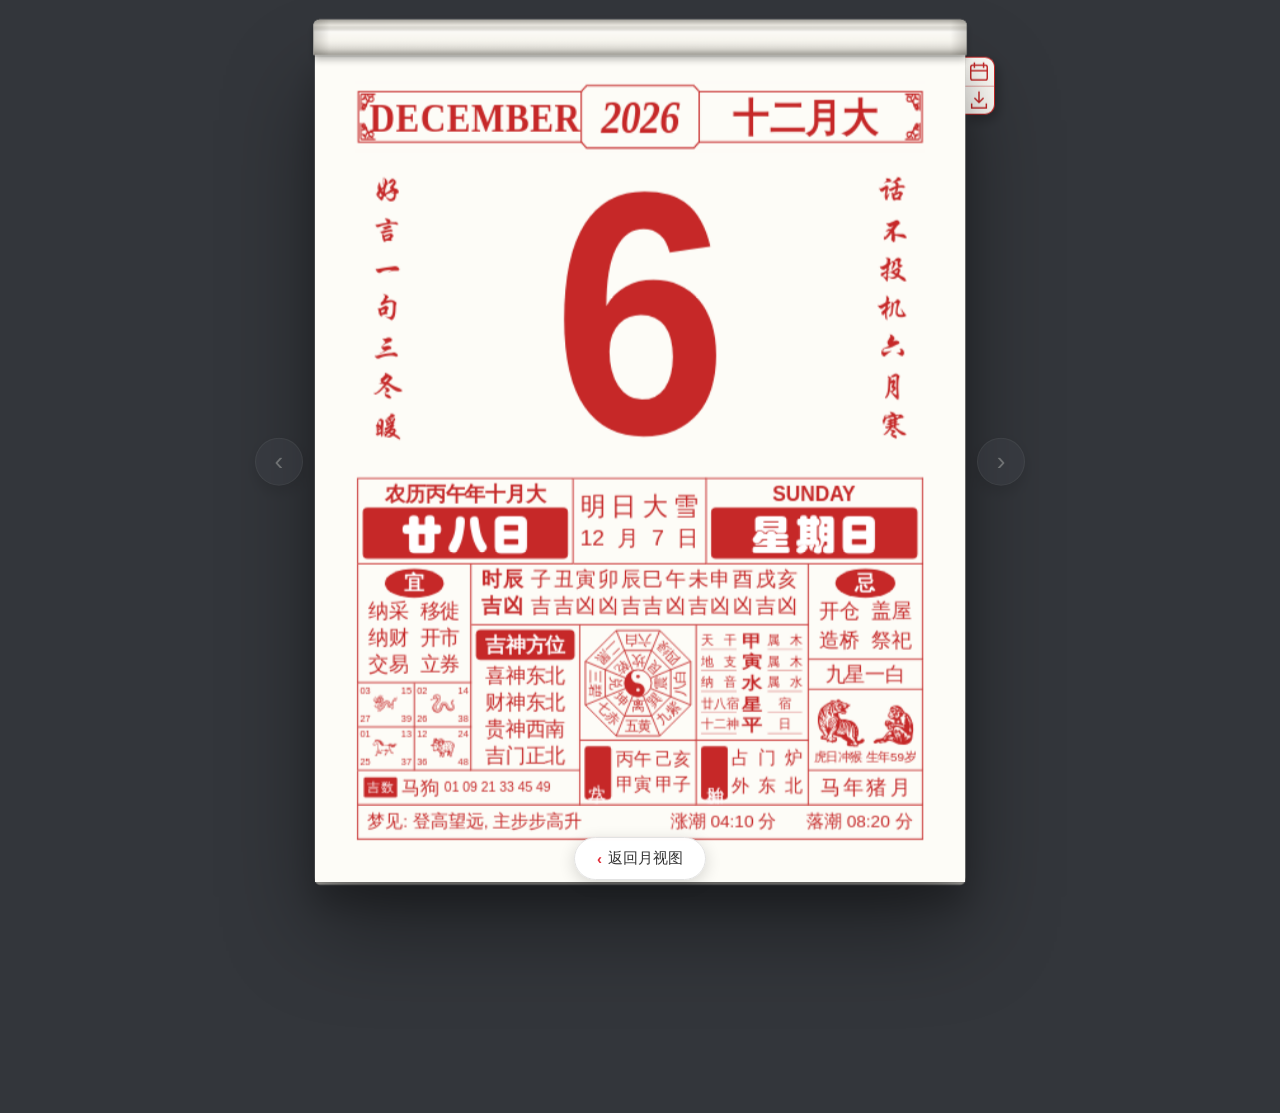
==== commit 83fe4002: "fix(offline): file:// 下 ./day 与 ./ 无法解析，跳转全部失败 - location.href="./day" 改为 "./day.html"（2 处：右上☰、弹窗查看完" ====
--- a/android/app/src/main/assets/day.html
+++ b/android/app/src/main/assets/day.html
@@ -5225,6 +5225,6 @@
 }
 </script>
 
-<a id="backToMonth" href="./"><b>‹</b> 返回月视图</a>
+<a id="backToMonth" href="./index.html"><b>‹</b> 返回月视图</a>
 </body>
 </html>
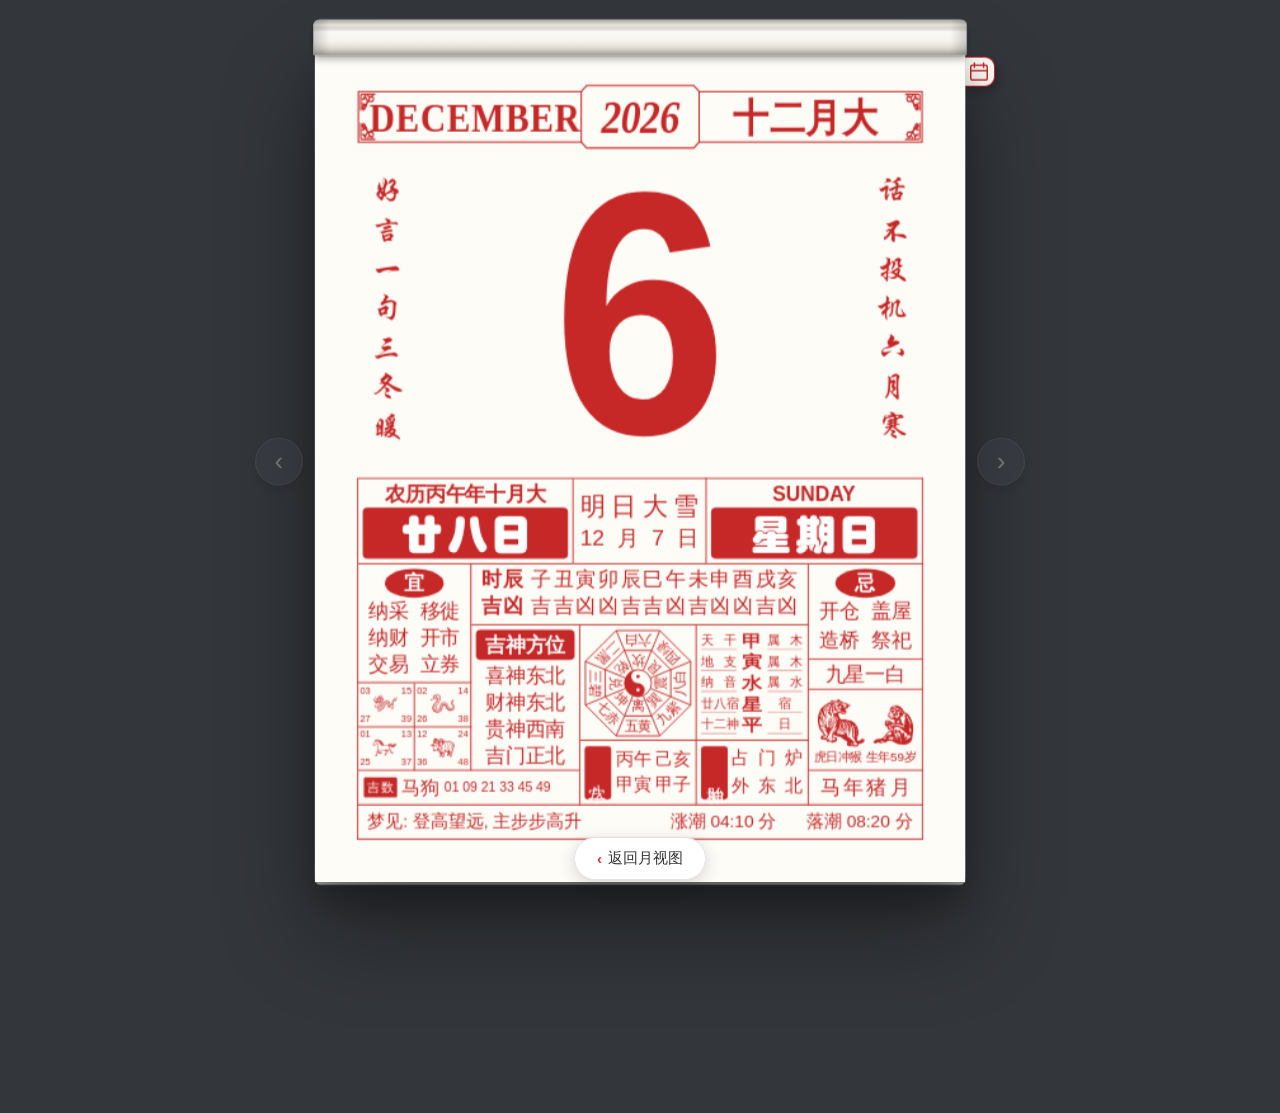
==== commit 4e716b5e: "feat: 移除 App 内导出入口，避免误触跳进无返回的图片页" ====
--- a/android/app/src/main/assets/day.html
+++ b/android/app/src/main/assets/day.html
@@ -1684,15 +1684,6 @@
               aria-hidden="true">
               <rect x="3" y="5" width="18" height="16" rx="2" />
               <path d="M7 2v6m10-6v6M3 11h18" />
-            </svg>
-          </button>
-        </div>
-        <div class="tab-slot">
-          <button type="button" class="tab-btn" id="btn-export" aria-haspopup="dialog" aria-expanded="false"
-            aria-controls="export-panel" aria-label="导出日历" title="导出日历（E 键）">
-            <svg viewBox="0 0 24 24" width="22" height="22" fill="none" stroke="currentColor" stroke-width="1.6"
-              aria-hidden="true">
-              <path d="M12 3v12m-5-5 5 5 5-5M4 16v5h16v-5" />
             </svg>
           </button>
         </div>
@@ -4679,6 +4670,24 @@
               resolve(null);
               return;
             }
+            // App 环境：走原生接口存相册，避免 WebView 把 blob 当链接打开
+            // （WebView 不支持 a.download，点击会跳到一张没有返回按钮的图片页）
+            if (window.AndroidBridge && typeof window.AndroidBridge.saveBase64 === "function") {
+              const reader = new FileReader();
+              reader.onload = () => {
+                try {
+                  const ok = window.AndroidBridge.saveBase64(
+                    String(reader.result), filename);
+                  resolve(ok ? filename : null);
+                } catch (e) {
+                  resolve(null);
+                }
+              };
+              reader.onerror = () => resolve(null);
+              reader.readAsDataURL(blob);
+              return;
+            }
+
             const url = URL.createObjectURL(blob);
             const a = document.createElement("a");
             a.href = url;
@@ -4871,7 +4880,10 @@
 
       // 面板锚定当前工具按钮；不依赖日历页的缩放比例或屏幕中心。
       function positionDock(panel, button) {
-        const rect = button.getBoundingClientRect();
+        // 按钮被移除时（如导出入口已下线）没有锚点，退回右上角定位
+        const rect = button
+          ? button.getBoundingClientRect()
+          : { left: document.documentElement.clientWidth - 56, top: 64, bottom: 96 };
         const vw = document.documentElement.clientWidth;
         const vh = window.innerHeight;
         let edge = Math.min(vw - 12, rect.left - 10);
@@ -4893,7 +4905,7 @@
         panel.inert = false;
         void panel.offsetWidth; // 先应用收起尺寸，再触发两段式过渡。
         panel.classList.add("is-open");
-        button.setAttribute("aria-expanded", "true");
+        if (button) button.setAttribute("aria-expanded", "true");
         dockTimers.set(panel, setTimeout(() => {
           if (panel.classList.contains("is-open")) {
             const target = panel.querySelector('.ldp-trigger, [data-range][aria-pressed="true"]');
@@ -4906,8 +4918,8 @@
         const hadFocus = panel.contains(document.activeElement);
         panel.classList.remove("is-open");
         panel.inert = true;
-        button.setAttribute("aria-expanded", "false");
-        if (hadFocus && refocus) button.focus({ preventScroll: true });
+        if (button) button.setAttribute("aria-expanded", "false");
+        if (hadFocus && refocus && button) button.focus({ preventScroll: true });
         if (immediate || motionPreference.matches) panel.hidden = true;
         else dockTimers.set(panel, setTimeout(() => { panel.hidden = true; }, 440));
       }
@@ -4947,7 +4959,7 @@
       }
       window.addEventListener("resize", () => {
         if (datePanel.classList.contains("is-open")) positionDock(datePanel, btnDate);
-        if (exportPanel.classList.contains("is-open")) positionDock(exportPanel, btnExport);
+        if (btnExport && exportPanel.classList.contains("is-open")) positionDock(exportPanel, btnExport);
         // 等菜单定位更新后再校准日期浮层位置。
         requestAnimationFrame(() => [dateWidget, exportStartWidget, exportEndWidget].forEach(widget => widget.reposition()));
       });
@@ -5105,10 +5117,12 @@
       datePanel.addEventListener("click", (event) => event.stopPropagation());
 
 
-      btnExport.addEventListener("click", (event) => {
-        event.stopPropagation();
-        toggleExportPanel();
-      });
+      if (btnExport) {
+        btnExport.addEventListener("click", (event) => {
+          event.stopPropagation();
+          toggleExportPanel();
+        });
+      }
       exportPanel.addEventListener("click", (event) => event.stopPropagation());
       exportPanel.querySelectorAll("[data-range]").forEach((btn) => {
         btn.addEventListener("click", () => setExportRange(btn.dataset.range));
@@ -5143,10 +5157,7 @@
         if (event.metaKey || event.ctrlKey || event.altKey || event.repeat) return;
         const target = event.target;
         if (target && (target.tagName === "INPUT" || target.tagName === "TEXTAREA" || target.tagName === "SELECT" || target.isContentEditable)) return;
-        if (event.key.toLowerCase() === "e") {
-          event.preventDefault();
-          toggleExportPanel();
-        }
+        // 导出入口已在 App/站点中移除，E 键不再唤起（保留代码备用）
       });
 
       if ("ResizeObserver" in window) new ResizeObserver(resize).observe($("book-space"));
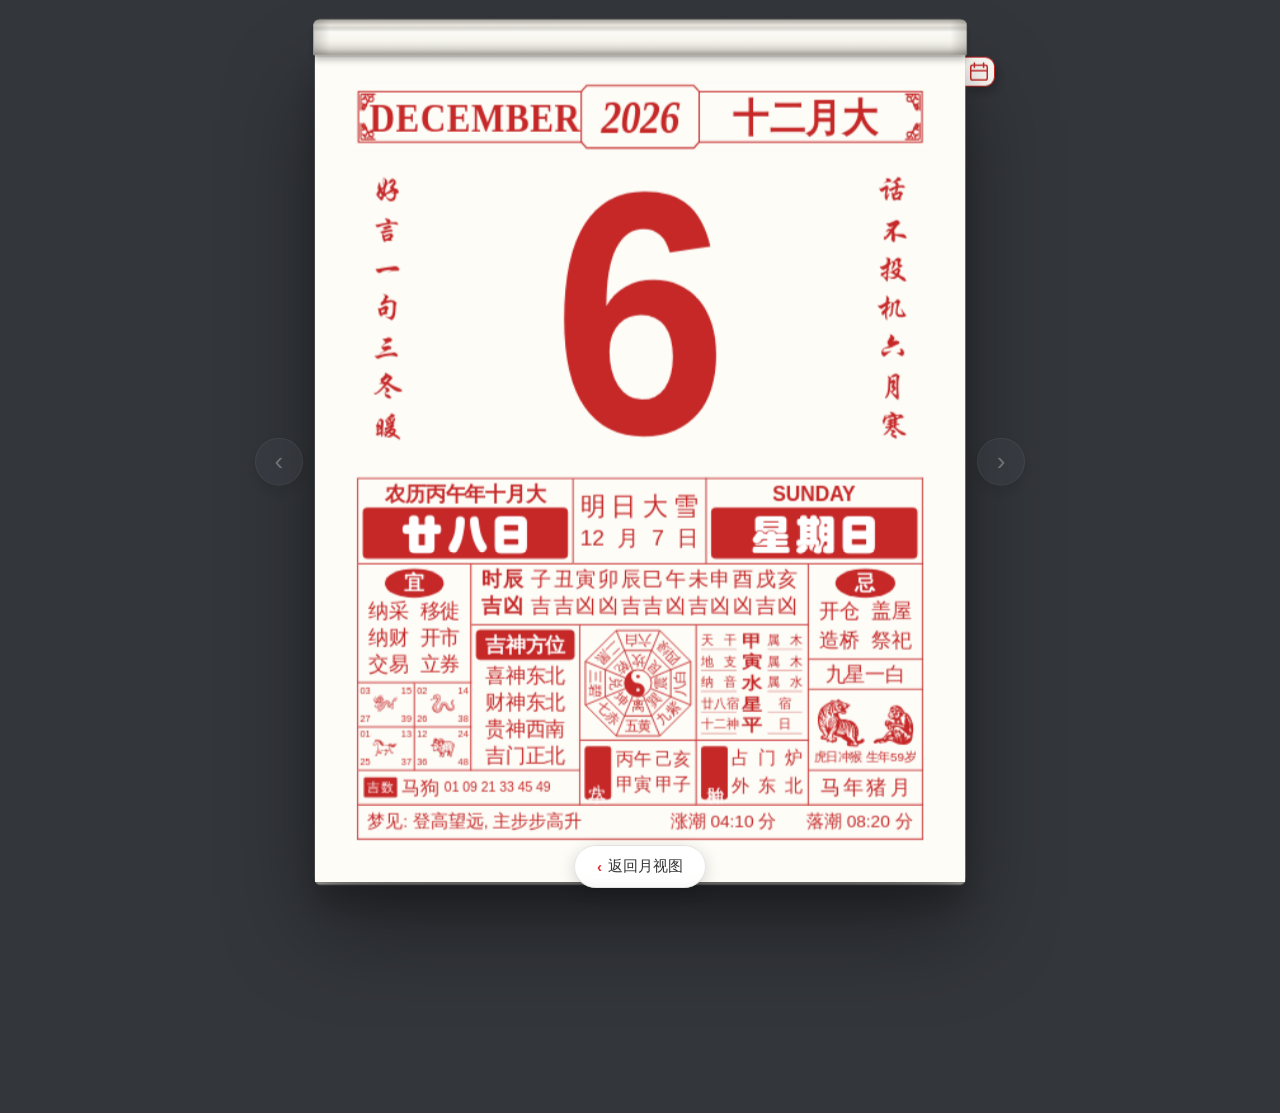
==== commit a67f0bdc: "fix: 返回月视图按钮改为紧贴日历下方，不再固定在屏幕底部" ====
--- a/android/app/src/main/assets/day.html
+++ b/android/app/src/main/assets/day.html
@@ -1619,11 +1619,13 @@
 
 
   <style id="print-alias">
-  /* 返回按钮：固定底部居中，保证 WebView/App 内可见可点 */
+  /* 返回按钮：紧贴日历下方居中（不再固定在屏幕底部，避免与日历之间留大片空白） */
   #backToMonth {
     position: fixed !important;
     left: 50% !important;
-    bottom: calc(20px + env(safe-area-inset-bottom, 0px)) !important;
+    /* --cal-bottom 由 JS 按日历实际底边实时写入，默认值兜底 */
+    top: var(--back-top, calc(50% + 12px)) !important;
+    bottom: auto !important;
     z-index: 99999 !important;
     display: inline-flex !important;
     align-items: center; gap: 6px;
@@ -4614,20 +4616,7 @@
           `<svg xmlns="http://www.w3.org/2000/svg" width="${w}" height="${h}" viewBox="0 0 ${w} ${h}" style="background:#fdfcf7;">` +
           `<rect width="100%" height="100%" fill="#fdfcf7"/>` +
           `<foreignObject width="${w}" height="${h}"><div xmlns="http://www.w3.org/1999/xhtml" lang="${document.documentElement.lang || "zh-CN"}" style="width:${w}px;height:${h}px;background:#fdfcf7;">` +
-          `<style>${collectCSS()}
-  #backToMonth {
-    position: fixed; left: 50%; transform: translateX(-50%);
-    bottom: calc(18px + env(safe-area-inset-bottom)); z-index: 999;
-    display: inline-flex; align-items: center; gap: 6px;
-    padding: 10px 20px; border: 1px solid #E8E8E8; border-radius: 999px;
-    background: rgba(255,255,255,.94); backdrop-filter: blur(8px);
-    color: #333; font-size: 14px; font-family: inherit; text-decoration: none;
-    box-shadow: 0 3px 14px rgba(0,0,0,.13); cursor: pointer;
-    -webkit-tap-highlight-color: transparent;
-  }
-  #backToMonth:active { background: #F2F2F2; }
-  #backToMonth b { color: #E22B37; font-weight: 700; }
-</style>${new XMLSerializer().serializeToString(card)}</div></foreignObject></svg>`;
+          `<style>${collectCSS()}</style>${new XMLSerializer().serializeToString(card)}</div></foreignObject></svg>`;
         const url = "data:image/svg+xml;base64," + btoa(unescape(encodeURIComponent(svg)));
         await new Promise((resolve) => {
           const img = new Image();
@@ -5237,5 +5226,32 @@
 </script>
 
 <a id="backToMonth" href="./index.html"><b>‹</b> 返回月视图</a>
+<script>
+  // 把「返回月视图」按钮贴到日历卡片正下方，随窗口尺寸变化重算
+  (function () {
+    var btn = document.getElementById("backToMonth");
+    var book = document.getElementById("book");
+    if (!btn || !book) return;
+    var GAP = 14; // 按钮与日历底边的间距
+    function place() {
+      var r = book.getBoundingClientRect();
+      var h = btn.offsetHeight || 43;
+      var vh = window.innerHeight;
+      var top = r.bottom + GAP;
+      // 底部空间不足时贴着视口底，保证始终可点
+      var maxTop = vh - h - 12;
+      if (top > maxTop) top = maxTop;
+      if (top < r.top) top = r.top;
+      btn.style.setProperty("--back-top", Math.round(top) + "px");
+    }
+    place();
+    window.addEventListener("resize", place);
+    window.addEventListener("orientationchange", function () { setTimeout(place, 250); });
+    // 翻页/撕纸后日历尺寸可能变化，用 ResizeObserver 跟随
+    if ("ResizeObserver" in window) new ResizeObserver(place).observe(book);
+    // 动画结束后再校准一次
+    setInterval(place, 800);
+  })();
+</script>
 </body>
 </html>
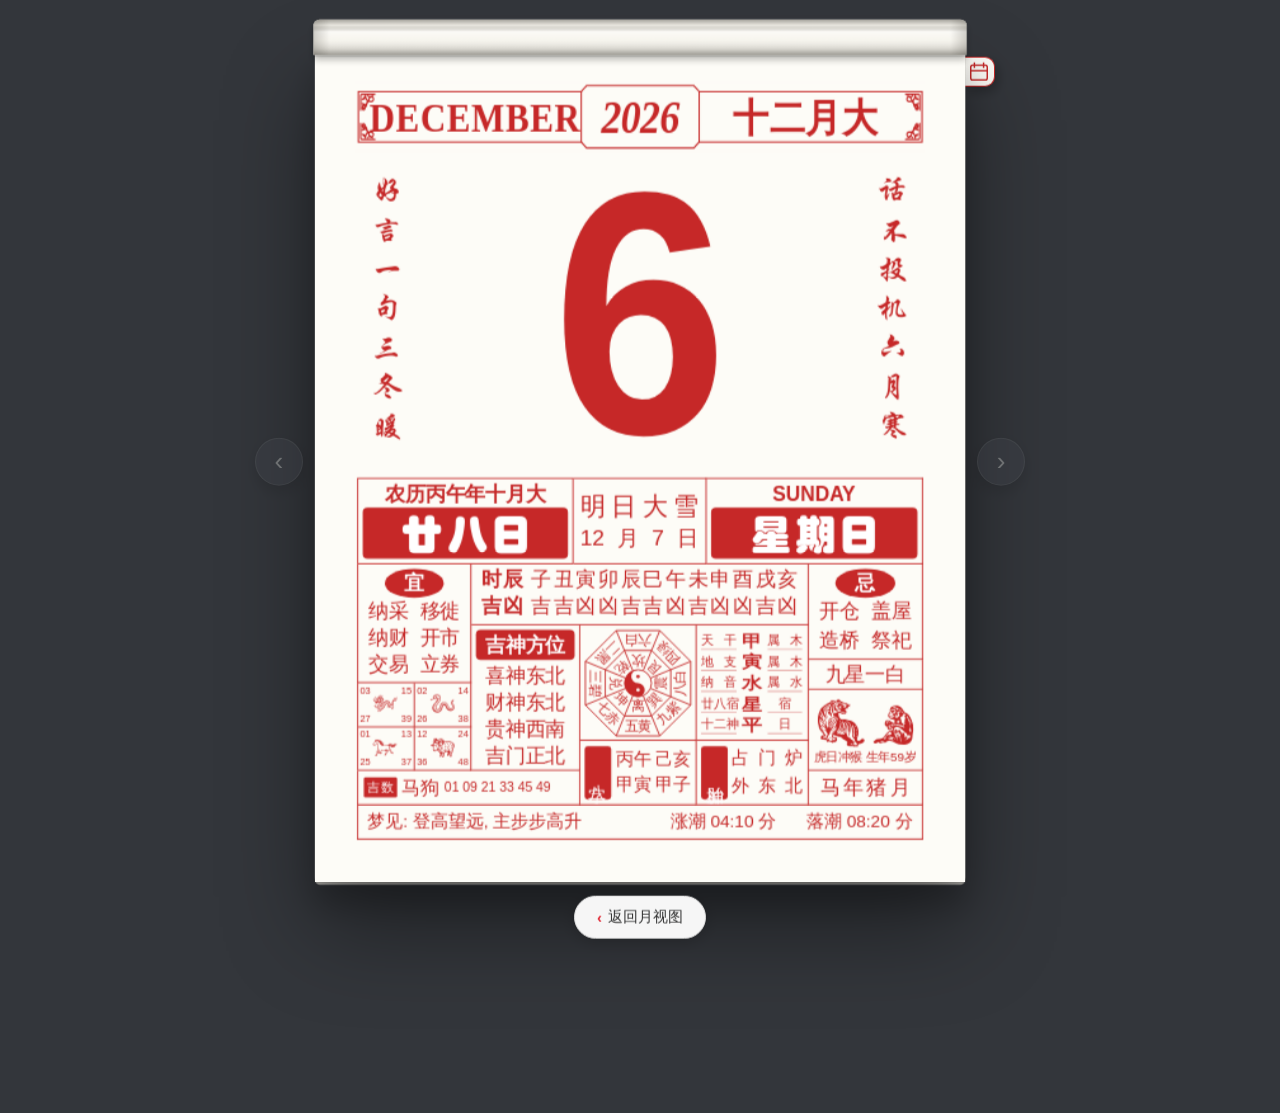
==== commit 273e2336: "fix: 返回按钮改为纯CSS相对定位(贴日历下15px)，versionCode 1->10 确保覆盖安装" ====
--- a/android/app/src/main/assets/day.html
+++ b/android/app/src/main/assets/day.html
@@ -1619,13 +1619,14 @@
 
 
   <style id="print-alias">
-  /* 返回按钮：紧贴日历下方居中（不再固定在屏幕底部，避免与日历之间留大片空白） */
+  /* 返回按钮：作为 #book-space 子元素绝对定位，紧贴日历底边下方；
+     纯 CSS 实现，不依赖任何脚本，WebView 里也一定生效 */
+  #book-space { position: relative !important; overflow: visible !important; }
   #backToMonth {
-    position: fixed !important;
+    position: absolute !important;
     left: 50% !important;
-    /* --cal-bottom 由 JS 按日历实际底边实时写入，默认值兜底 */
-    top: var(--back-top, calc(50% + 12px)) !important;
-    bottom: auto !important;
+    bottom: -58px !important;
+    top: auto !important;
     z-index: 99999 !important;
     display: inline-flex !important;
     align-items: center; gap: 6px;
@@ -1690,6 +1691,8 @@
           </button>
         </div>
       </div>
+
+      <a id="backToMonth" href="./index.html"><b>‹</b> 返回月视图</a>
     </div>
 
     <p id="announcement" class="sr-only" role="status" aria-live="polite"></p>
@@ -5225,33 +5228,6 @@
 }
 </script>
 
-<a id="backToMonth" href="./index.html"><b>‹</b> 返回月视图</a>
-<script>
-  // 把「返回月视图」按钮贴到日历卡片正下方，随窗口尺寸变化重算
-  (function () {
-    var btn = document.getElementById("backToMonth");
-    var book = document.getElementById("book");
-    if (!btn || !book) return;
-    var GAP = 14; // 按钮与日历底边的间距
-    function place() {
-      var r = book.getBoundingClientRect();
-      var h = btn.offsetHeight || 43;
-      var vh = window.innerHeight;
-      var top = r.bottom + GAP;
-      // 底部空间不足时贴着视口底，保证始终可点
-      var maxTop = vh - h - 12;
-      if (top > maxTop) top = maxTop;
-      if (top < r.top) top = r.top;
-      btn.style.setProperty("--back-top", Math.round(top) + "px");
-    }
-    place();
-    window.addEventListener("resize", place);
-    window.addEventListener("orientationchange", function () { setTimeout(place, 250); });
-    // 翻页/撕纸后日历尺寸可能变化，用 ResizeObserver 跟随
-    if ("ResizeObserver" in window) new ResizeObserver(place).observe(book);
-    // 动画结束后再校准一次
-    setInterval(place, 800);
-  })();
-</script>
+
 </body>
 </html>
